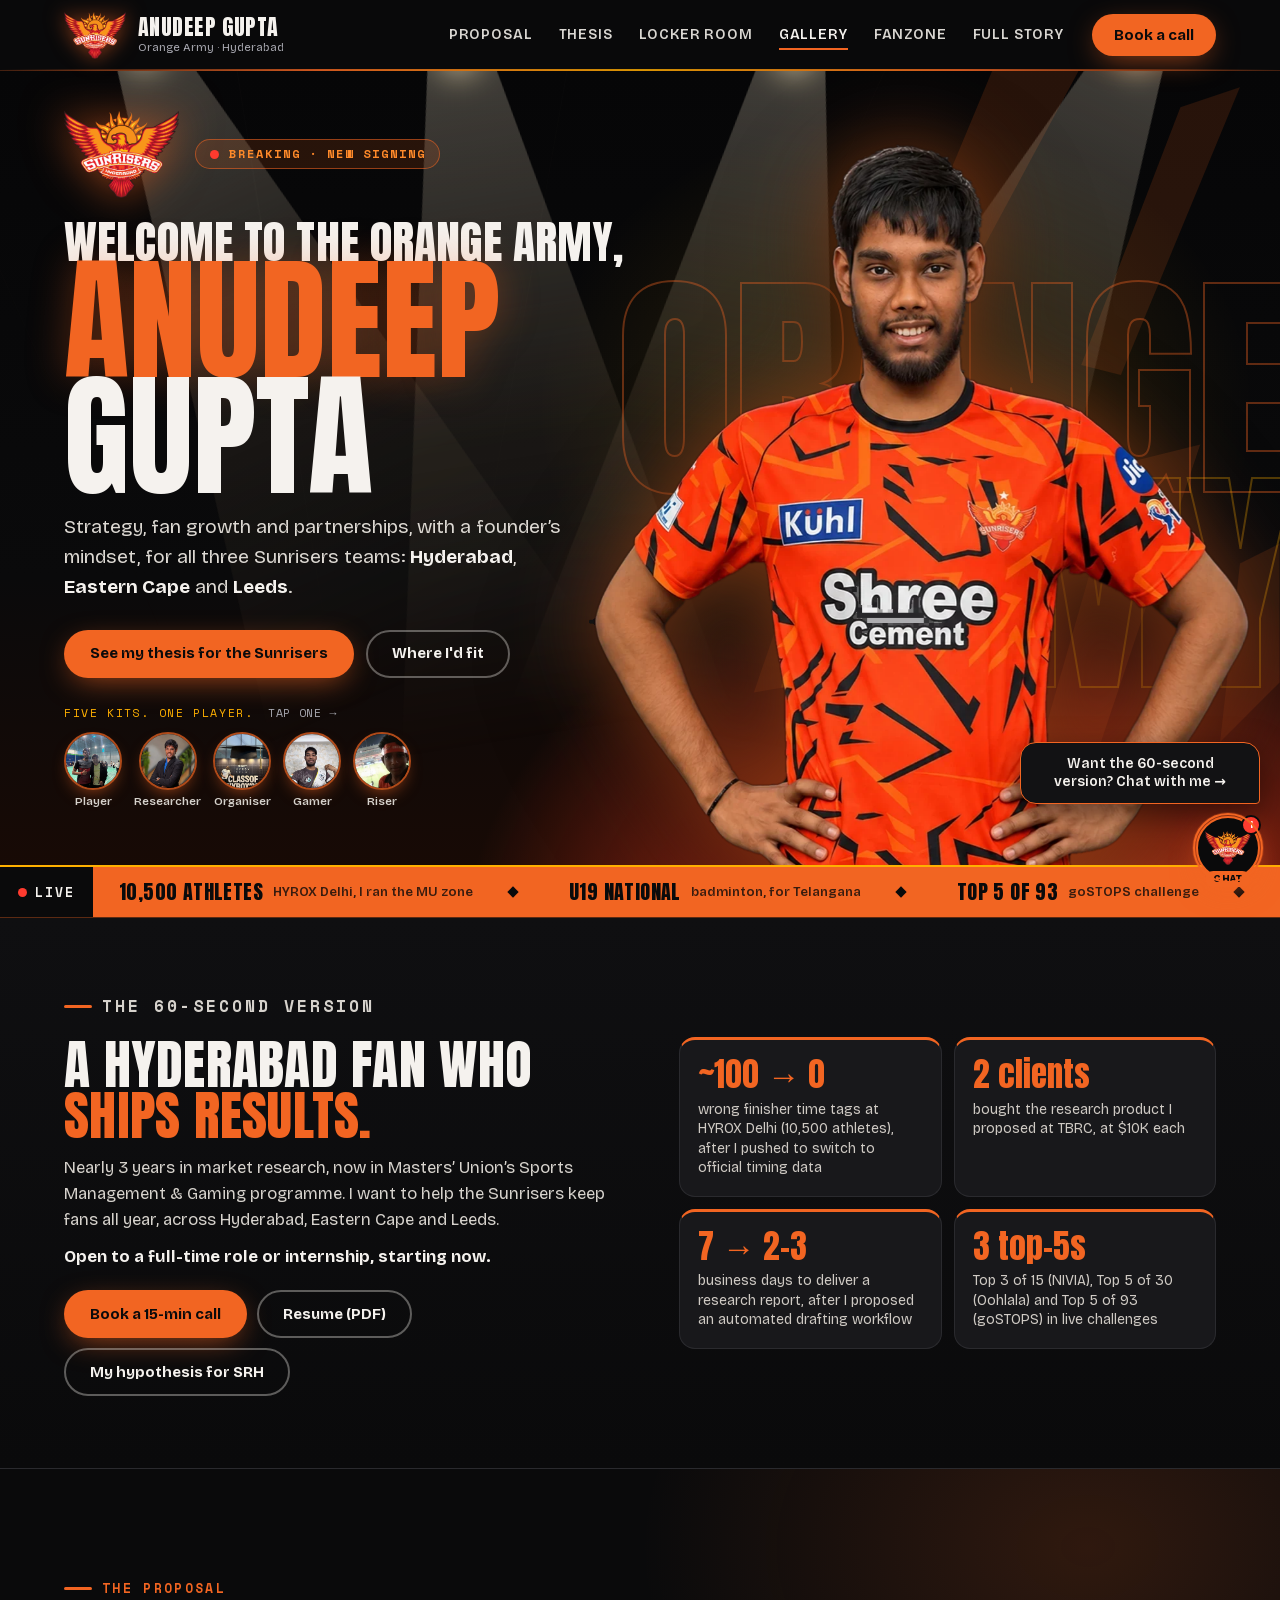
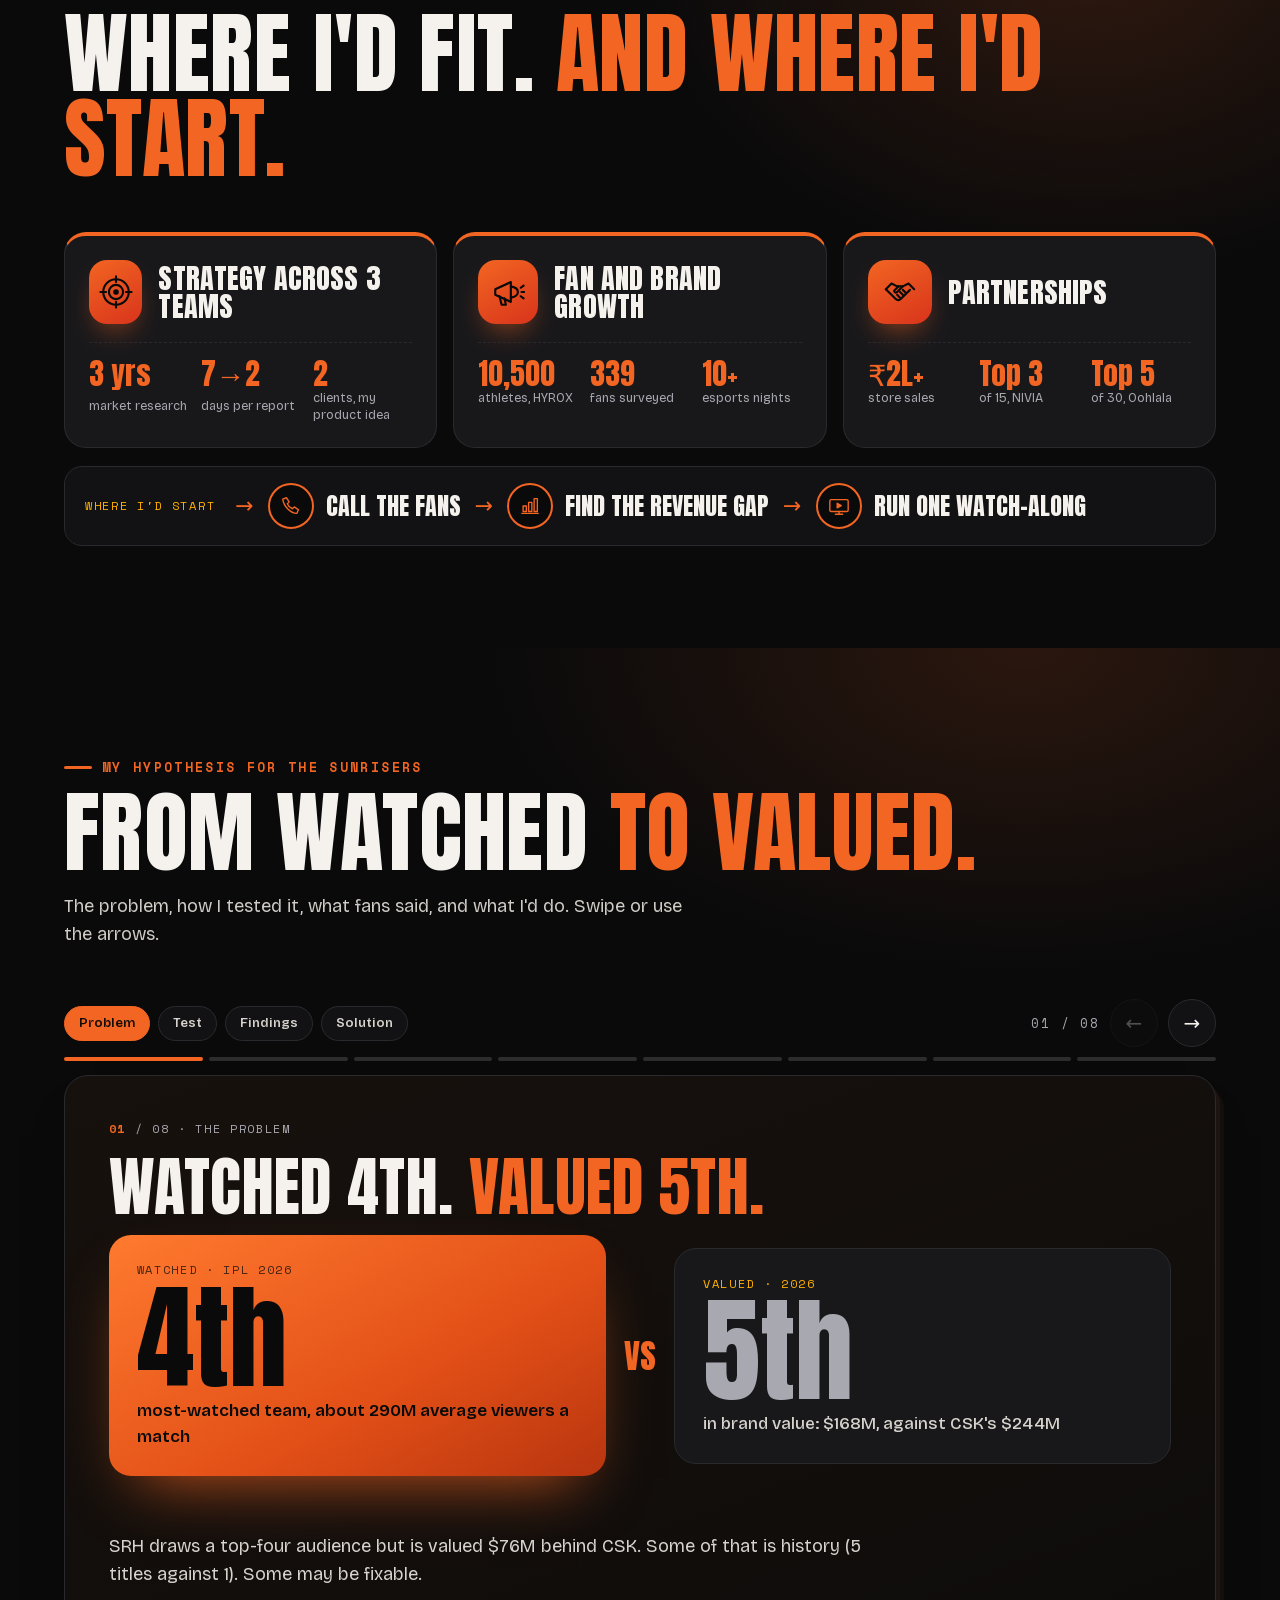
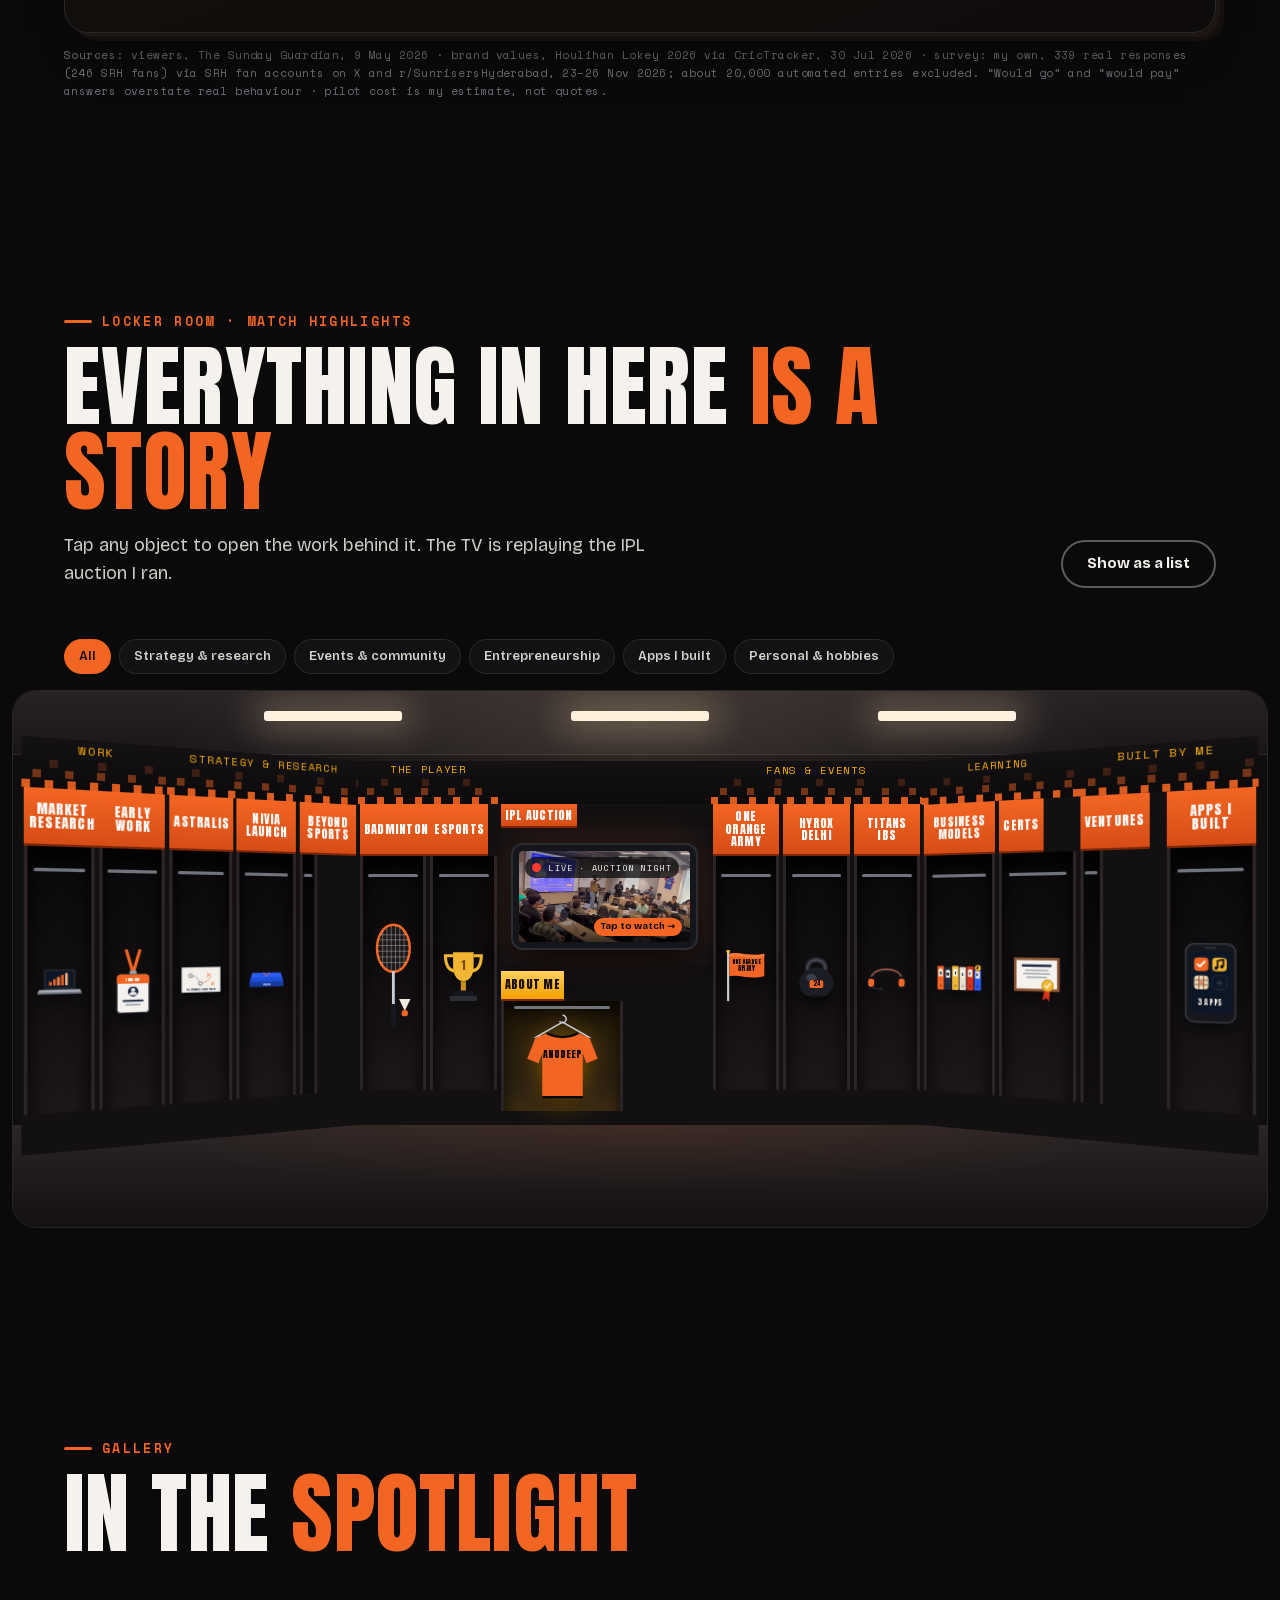
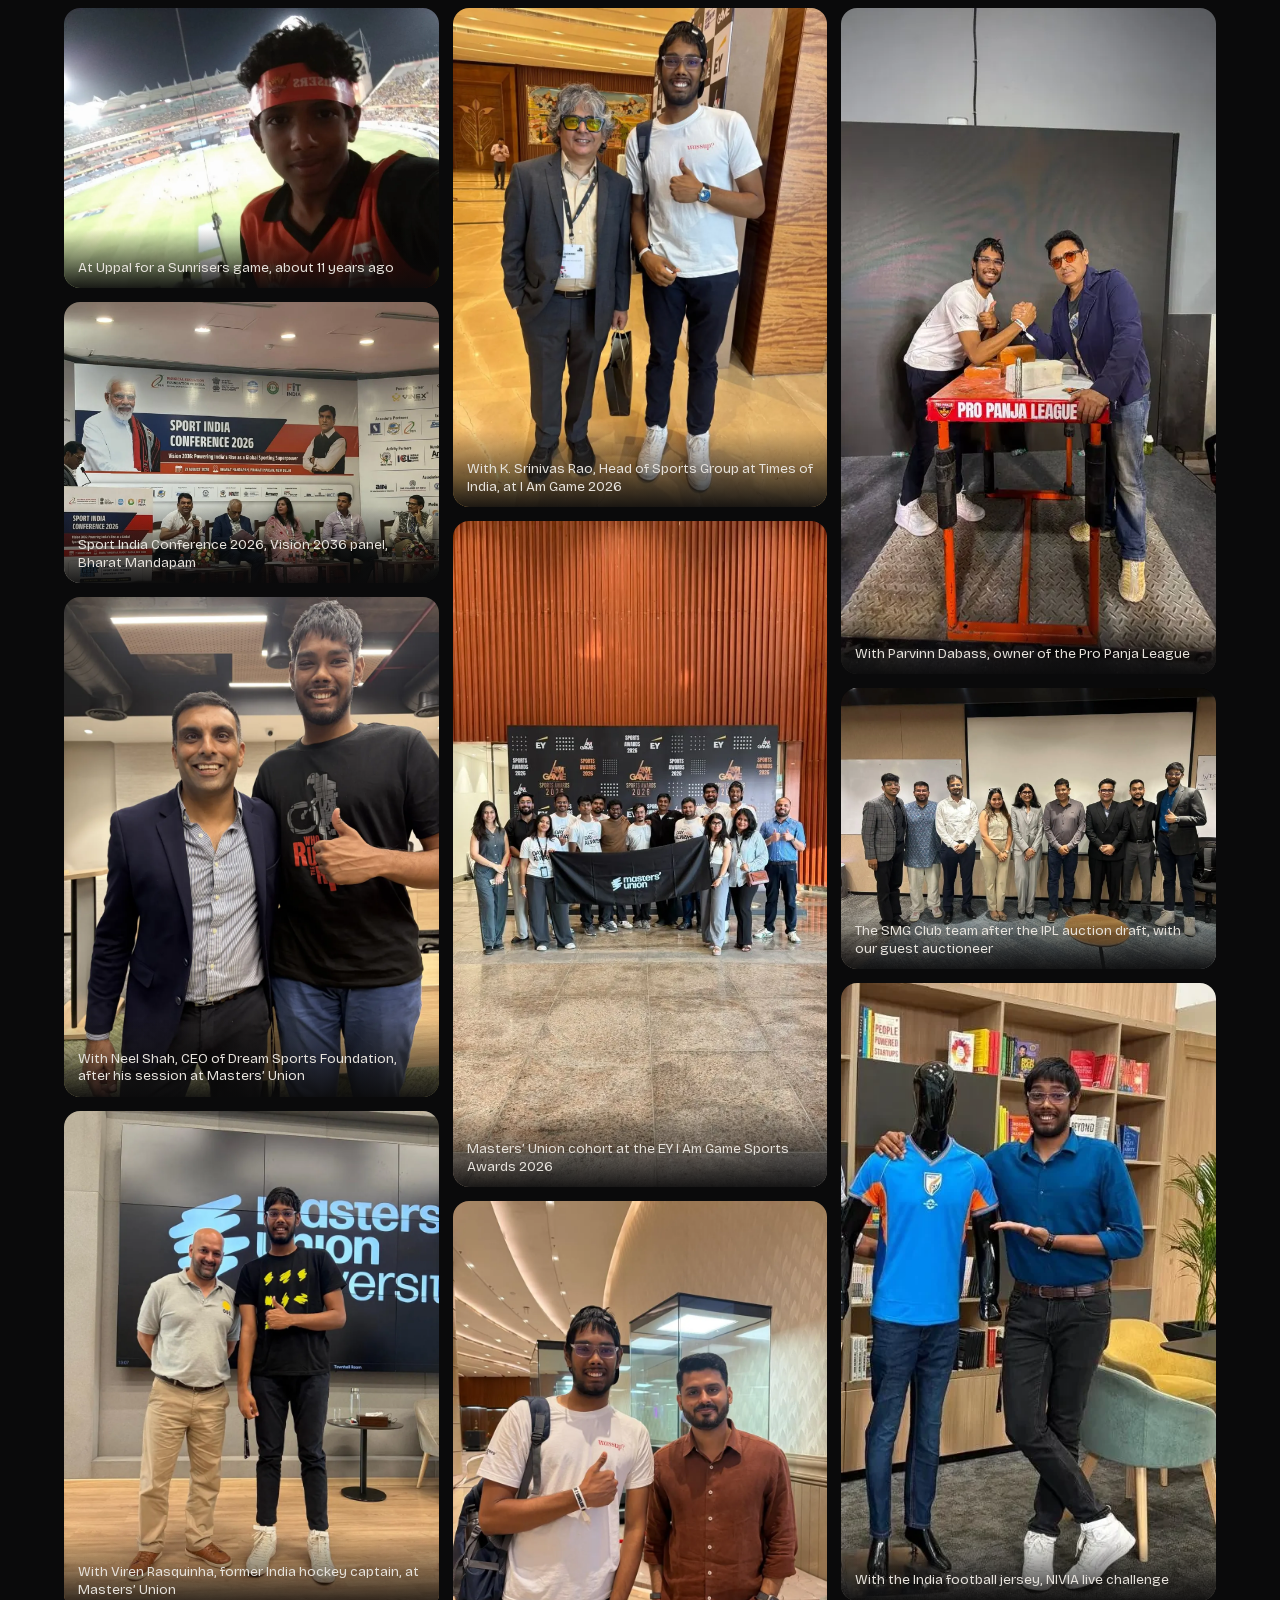
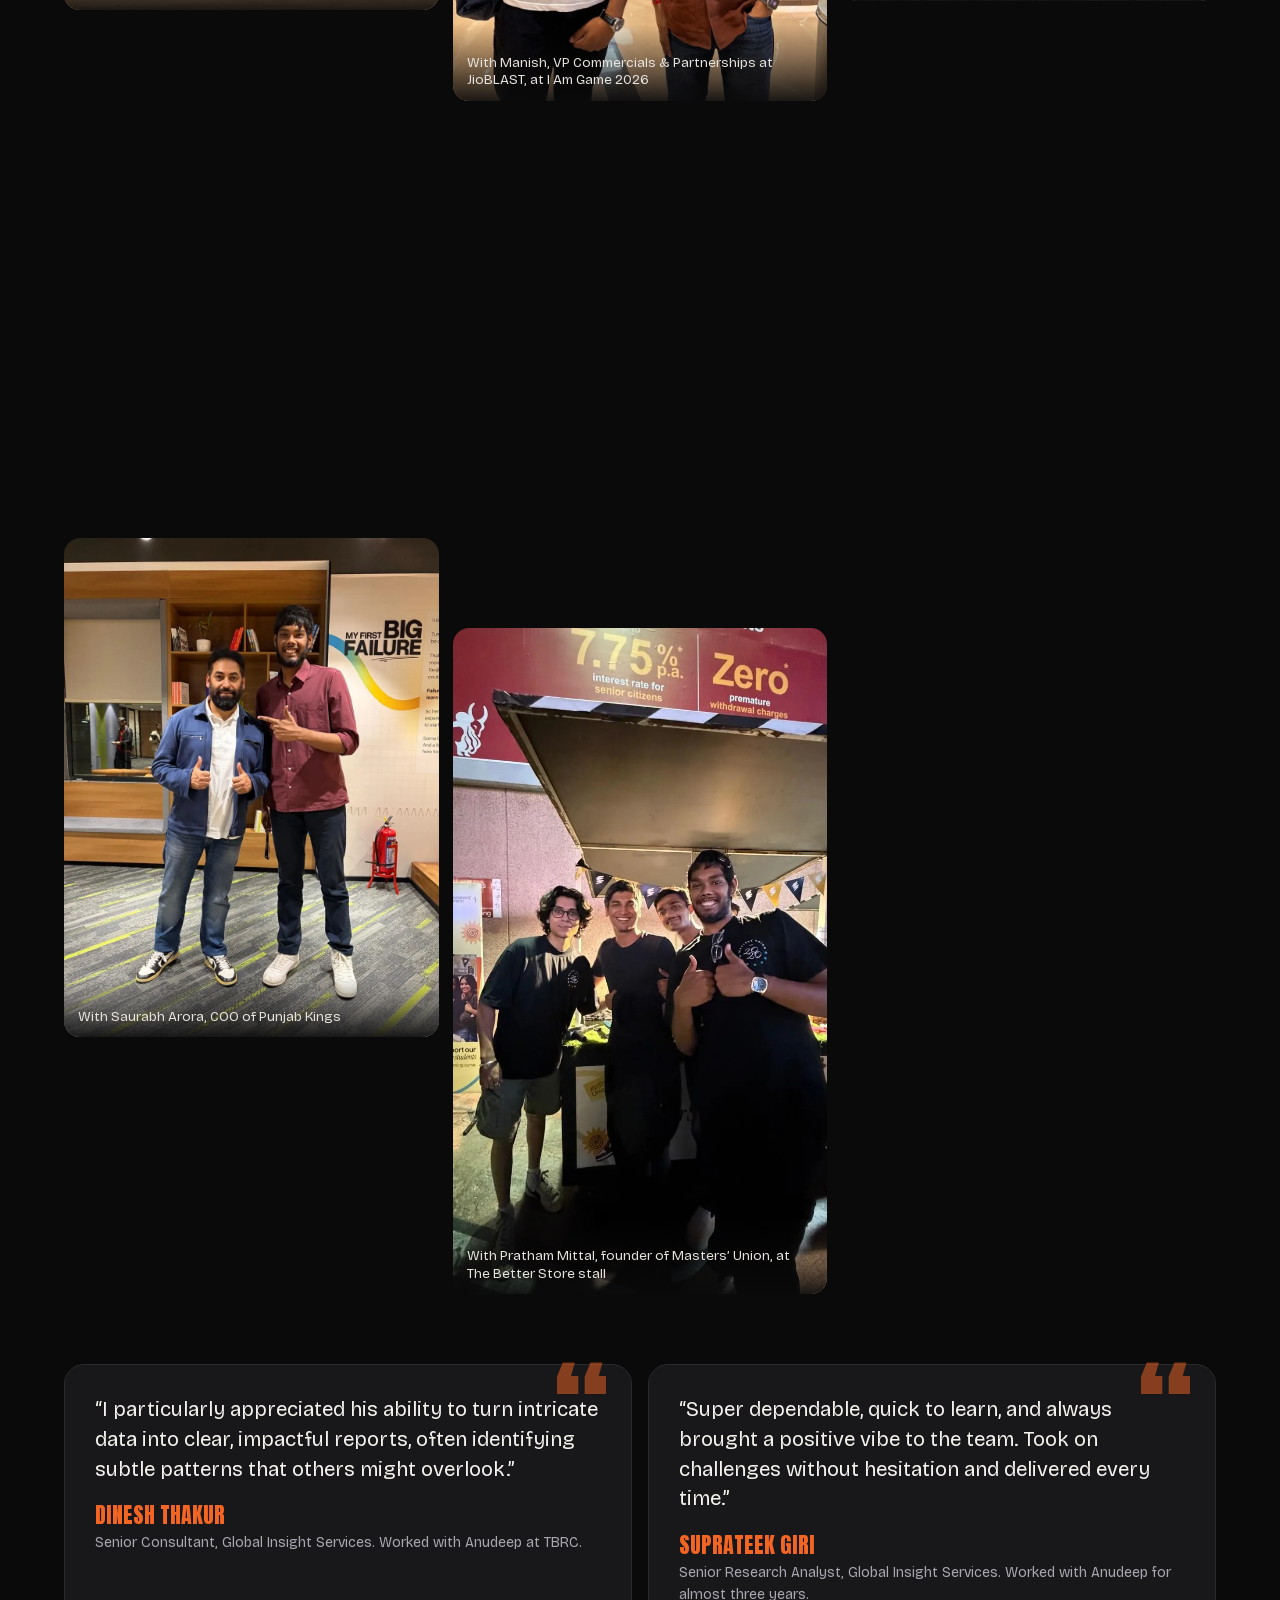
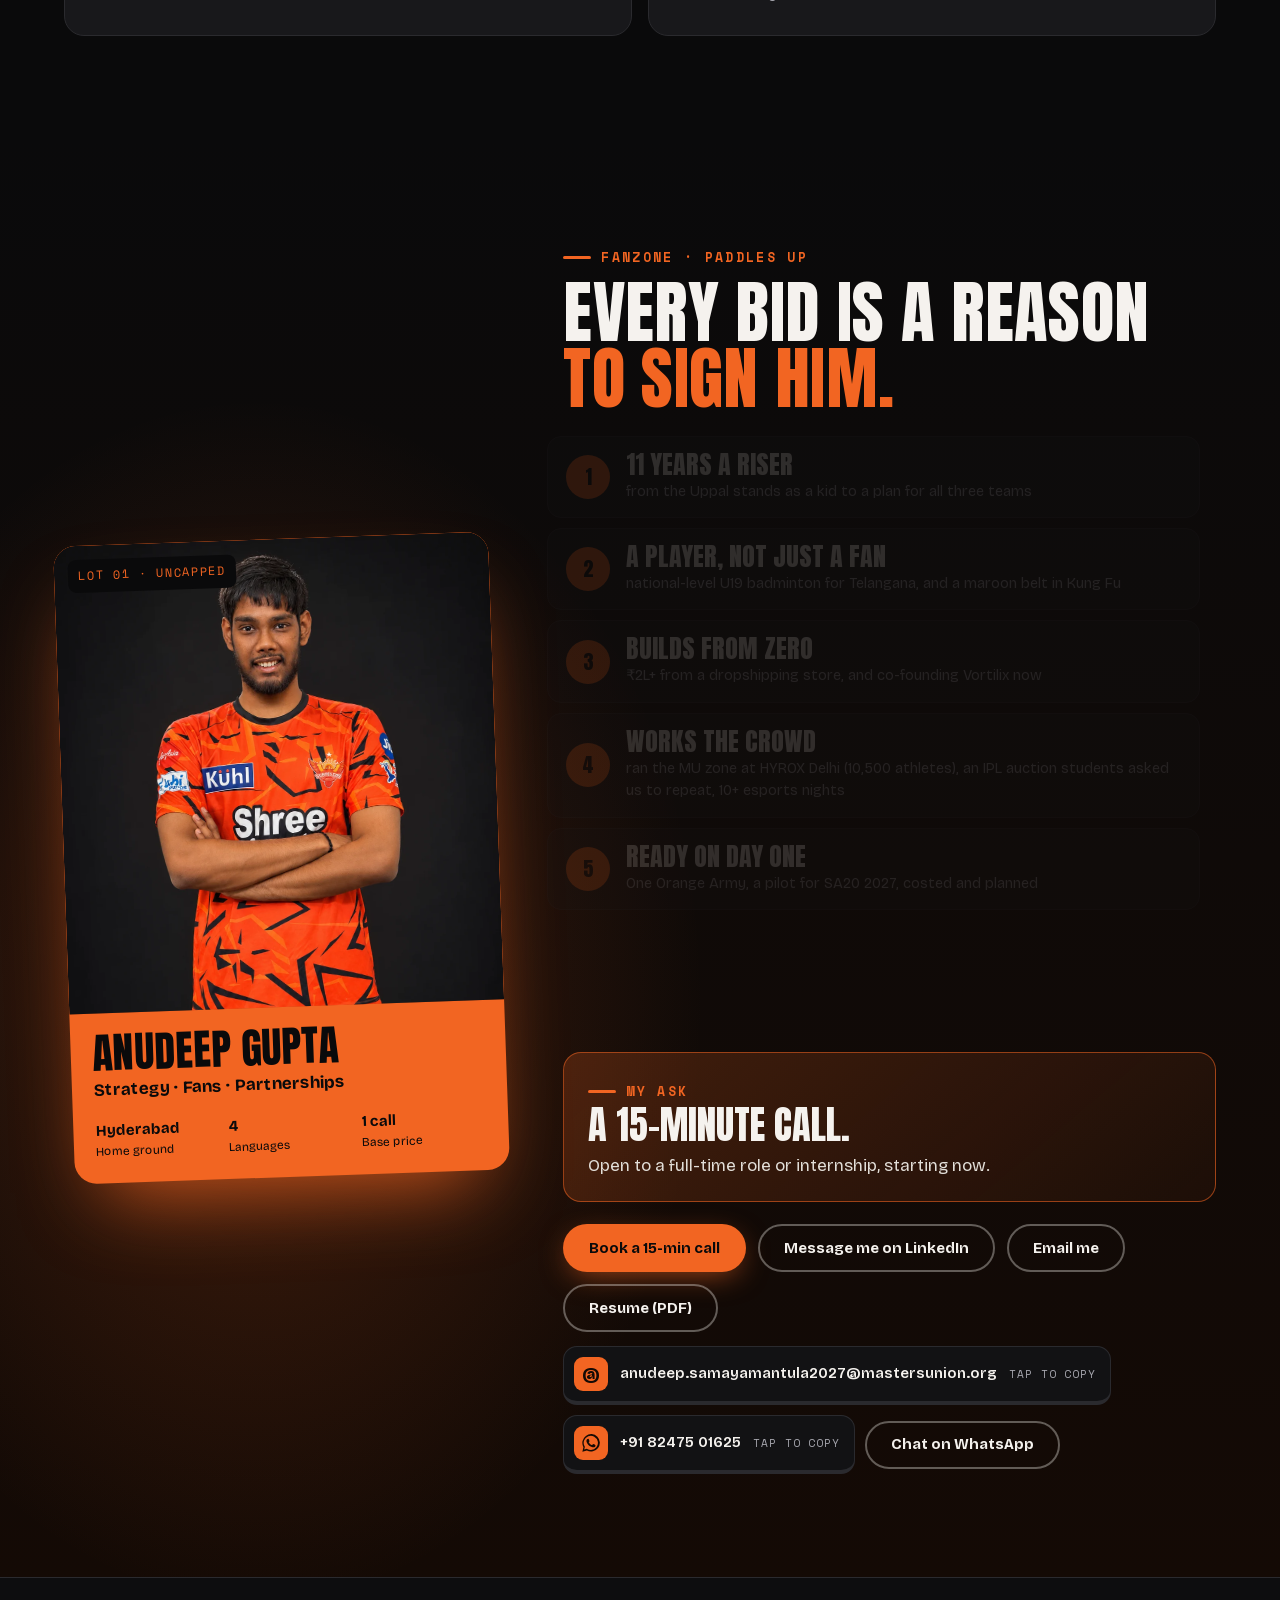
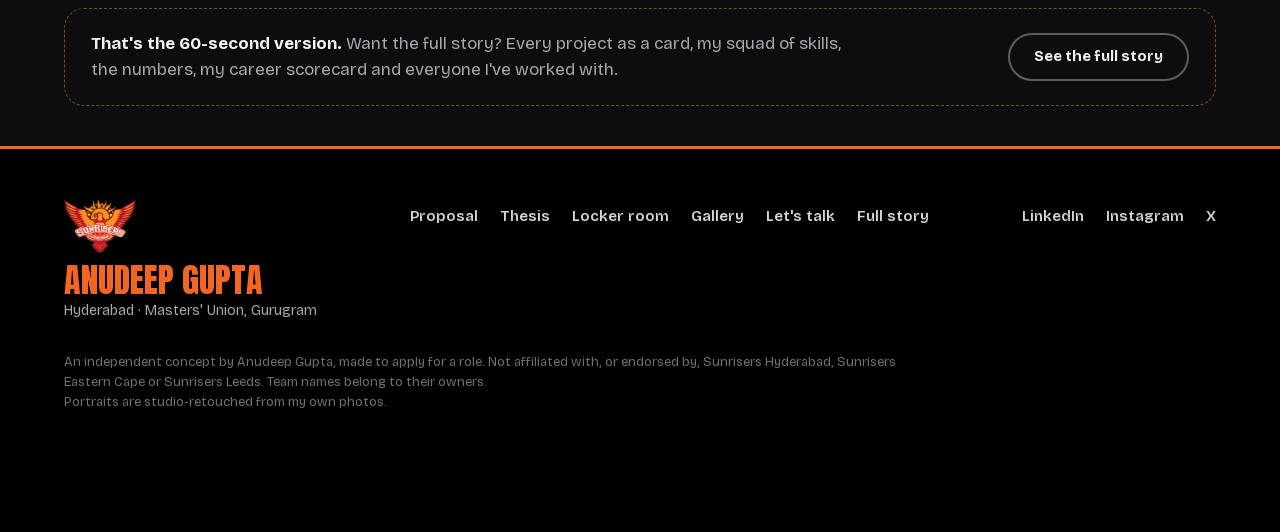
==== srh/index.html @ e2c7d724 "About me: mic photo with sunrise backdrop; footer notes portraits are retouched Co-Authored-By: Clau" ====
<!doctype html>
<html lang="en">
<head>
<meta charset="utf-8">
<meta name="viewport" content="width=device-width, initial-scale=1">
<title>Anudeep Gupta · For the Orange Army</title>
<meta name="description" content="An independent pitch by Anudeep Gupta for a fan engagement and brand role across Sunrisers Hyderabad, Sunrisers Eastern Cape and Sunrisers Leeds.">
<meta name="robots" content="noindex, nofollow">
<link rel="icon" href="media/logos/favicon.ico" sizes="any">
<link rel="icon" type="image/png" sizes="32x32" href="media/logos/favicon-32.png">
<link rel="apple-touch-icon" href="media/logos/apple-touch-icon.png">
<meta name="theme-color" content="#0a0a0b">
<link rel="preload" href="fonts/anton-latin.woff2" as="font" type="font/woff2" crossorigin>
<link rel="preload" href="media/photos/hero-hips.webp?v=1795635861" as="image">
<link rel="stylesheet" href="fonts/fonts.css">
<link rel="stylesheet" href="v3.css?v=1795716501">
<noscript><style>.hero-copy>*,.hero-me,.hero-heat,.hero-word,.hero-shards,[data-reveal],.bids li{opacity:1!important;transform:none!important}</style></noscript>
</head>
<body class="intro">
<a class="skip" href="#main">Skip to content</a>


<header class="hd" id="hd">
  <a class="hd-brand" href="#top" aria-label="Anudeep Gupta, back to the top">
    <span class="hd-mark" aria-hidden="true"><img src="media/logos/srh-logo-sm.webp" alt="" width="180" height="135"></span>
    <span class="hd-name"><b>Anudeep Gupta</b><small>Orange Army · Hyderabad</small></span>
  </a>
  <nav class="hd-nav" id="hd-nav" aria-label="Sections">
    <a href="#proposal">Proposal</a>
    <a href="#fixtures">Thesis</a>
    <a href="#room">Locker room</a>
    <a href="#gallery">Gallery</a>
    <a href="#fanzone">Fanzone</a>
    <a href="#more">Full story</a>
  </nav>
  <a class="btn btn-fire hd-cta" href="https://calendar.app.google/GHTx8vktZ8kw6CNe8" target="_blank" rel="noopener">Book a call</a>
  <button class="hd-menu" type="button" aria-expanded="false" aria-controls="hd-nav" aria-label="Open the menu"><i></i><i></i><i></i></button>
</header>

<main id="main">

<!-- ============================== HERO ============================== -->
<section class="hero" id="top" aria-label="New signing">
  <div class="hero-heat" aria-hidden="true"></div>
  <svg class="hero-shards" viewBox="0 0 800 900" preserveAspectRatio="xMaxYMid slice" aria-hidden="true">
    <path d="M520 0 L610 0 L470 260 L420 240Z"/><path d="M700 60 L760 40 L640 330 L600 320Z"/><path d="M380 330 L470 300 L330 640 L270 650Z"/>
    <path d="M640 420 L720 400 L600 760 L540 770Z"/><path d="M760 520 L800 500 L800 640 L740 700Z"/><path d="M450 640 L520 620 L440 900 L380 900Z"/>
  </svg>
  <div class="lights" aria-hidden="true"><i class="beam b1"></i><i class="beam b2"></i><i class="beam b3"></i><i class="beam b4"></i></div>
  <canvas class="embers" id="embers" aria-hidden="true"></canvas>
  <div class="hero-word" aria-hidden="true"><span>ORANGE</span><span>ARMY</span></div>
  <img class="hero-me" src="media/photos/hero-hips.webp?v=2" alt="Anudeep Gupta in the Sunrisers Hyderabad jersey" width="1033" height="1209">
  <canvas class="hero-glitch" id="hero-glitch" aria-hidden="true"></canvas>
  <img class="hero-me hero-alt" src="media/photos/hero-arms.webp?v=3" alt="" aria-hidden="true" width="1033" height="1209" loading="eager">
  <div class="hero-copy">
    <div class="crest-row"><img class="hero-crest" src="media/logos/srh-logo.webp" alt="Sunrisers Hyderabad" width="640" height="481"><p class="tag"><i class="live" aria-hidden="true"></i>Breaking · New signing</p></div>
    <h1><span class="h1-a">Welcome to the Orange Army,</span><span class="h1-b">Anudeep <em>Gupta</em></span></h1>
    <p class="hero-sub">Strategy, fan growth and partnerships, with a founder’s mindset, for all three Sunrisers teams: <b>Hyderabad</b>, <b>Eastern Cape</b> and <b>Leeds</b>.</p>
    <div class="hero-btns">
      <a class="btn btn-fire" href="#fixtures">See my thesis for the Sunrisers</a>
      <a class="btn btn-ghost" href="#proposal">Where I'd fit</a>
    </div>
    <div class="kits" aria-label="Five kits, one player">
      <p class="kits-lab mono">Five kits. One player. <span>Tap one →</span></p>
      <div class="kits-row" id="kits-row"></div>
    </div>
  </div>
  <a class="scroll-cue" href="#tldr"><span>Scroll down</span><i aria-hidden="true"></i></a>
  <div class="ticker" aria-label="Career highlights">
    <span class="tk-live"><i aria-hidden="true"></i>Live</span>
    <div class="tk-win"><div class="tk-track" id="tk-track"></div></div>
  </div>
</section>

<!-- ============================== THE PROPOSAL ============================== -->
<!-- ============================== 60-SECOND VERSION ============================== -->
<section class="tldr" id="tldr" aria-labelledby="tldr-h">
  <div class="tldr-in">
    <div class="tldr-who">
      <p class="eyebrow">The 60-second version</p>
      <h2 id="tldr-h">A Hyderabad fan who <span class="fire">ships results.</span></h2>
      <p>Nearly 3 years in market research, now in Masters’ Union’s Sports Management &amp; Gaming programme. I want to help the Sunrisers keep fans all year, across Hyderabad, Eastern Cape and Leeds.</p>
      <p class="tldr-ask"><b>Open to a full-time role or internship, starting now.</b></p>
      <div class="tldr-btns">
        <a class="btn btn-fire" href="https://calendar.app.google/GHTx8vktZ8kw6CNe8" target="_blank" rel="noopener">Book a 15-min call</a>
        <a class="btn btn-ghost" href="media/resume.pdf" target="_blank" rel="noopener">Resume (PDF)</a>
        <a class="btn btn-ghost" href="#fixtures">My hypothesis for SRH</a>
      </div>
    </div>
    <ul class="tldr-proof" aria-label="Proof in numbers">
      <li><b>~100 → 0</b><span>wrong finisher time tags at HYROX Delhi (10,500 athletes), after I pushed to switch to official timing data</span></li>
      <li><b>2 clients</b><span>bought the research product I proposed at TBRC, at $10K each</span></li>
      <li><b>7 → 2–3</b><span>business days to deliver a research report, after I proposed an automated drafting workflow</span></li>
      <li><b>3 top-5s</b><span>Top 3 of 15 (NIVIA), Top 5 of 30 (Oohlala) and Top 5 of 93 (goSTOPS) in live challenges</span></li>
    </ul>
  </div>
</section>

<section class="sec prop" id="proposal" aria-labelledby="prop-h">
  <header class="sec-head">
    <p class="eyebrow">The proposal</p>
    <h2 id="prop-h">Where I'd fit. <span class="fire">And where I'd start.</span></h2>
  </header>
  <div class="fit-grid">
    <article class="fit fit3" data-reveal><div class="fit-top"><span class="fit-ic"><svg viewBox="0 0 48 48" fill="none" stroke="currentColor" stroke-width="3" stroke-linecap="round" stroke-linejoin="round"><circle cx="24" cy="24" r="18"/><circle cx="24" cy="24" r="10"/><circle cx="24" cy="24" r="2.5" fill="currentColor"/><path d="M24 2v8M24 38v8M2 24h8M38 24h8"/></svg></span><h3>Strategy across 3 teams</h3></div><ul class="fit-chips"><li><b>3 yrs</b><span>market research</span></li><li><b>7→2</b><span>days per report</span></li><li><b>2</b><span>clients, my product idea</span></li></ul></article>
    <article class="fit fit3" data-reveal><div class="fit-top"><span class="fit-ic"><svg viewBox="0 0 48 48" fill="none" stroke="currentColor" stroke-width="3" stroke-linecap="round" stroke-linejoin="round"><path d="M6 20v8l22 10V10L6 20z"/><path d="M28 16c6 1 10 4 10 8s-4 7-10 8"/><path d="M12 30l3 12h6l-2-9"/><path d="M42 18l4-3M42 30l4 3M43 24h4"/></svg></span><h3>Fan and brand growth</h3></div><ul class="fit-chips"><li><b>10,500</b><span>athletes, HYROX</span></li><li><b>339</b><span>fans surveyed</span></li><li><b>10+</b><span>esports nights</span></li></ul></article>
    <article class="fit fit3" data-reveal><div class="fit-top"><span class="fit-ic"><svg viewBox="0 0 48 48" fill="none" stroke="currentColor" stroke-width="3" stroke-linecap="round" stroke-linejoin="round"><path d="M4 20l8-8 8 4h8l8-4 8 8"/><path d="M4 20l14 14c2 2 5 2 7 0l13-13"/><path d="M20 28l4 4M24 24l5 5M28 21l4 4"/><path d="M28 16l-8 8c-2 2-5 0-4-2l6-6"/></svg></span><h3>Partnerships</h3></div><ul class="fit-chips"><li><b>₹2L+</b><span>store sales</span></li><li><b>Top 3</b><span>of 15, NIVIA</span></li><li><b>Top 5</b><span>of 30, Oohlala</span></li></ul></article>
  </div>
  <ol class="start" data-reveal>
    <li class="start-lab mono">Where I'd start</li>
    <li><span class="plan-ic"><svg viewBox="0 0 48 48" fill="none" stroke="currentColor" stroke-width="3" stroke-linecap="round" stroke-linejoin="round"><path d="M14 6l6 9-4 4c2 5 6 9 11 11l4-4 9 6-3 8C23 40 8 25 6 9z"/></svg></span><b>Call the fans</b></li>
    <li><span class="plan-ic"><svg viewBox="0 0 48 48" fill="none" stroke="currentColor" stroke-width="3" stroke-linecap="round" stroke-linejoin="round"><path d="M6 40h36"/><rect x="9" y="24" width="7" height="12"/><rect x="21" y="16" width="7" height="20"/><rect x="33" y="8" width="7" height="28"/></svg></span><b>Find the revenue gap</b></li>
    <li><span class="plan-ic"><svg viewBox="0 0 48 48" fill="none" stroke="currentColor" stroke-width="3" stroke-linecap="round" stroke-linejoin="round"><rect x="4" y="10" width="40" height="26" rx="3"/><path d="M16 42h16M24 36v6"/><path d="M20 18l9 5-9 5z" fill="currentColor"/></svg></span><b>Run one watch-along</b></li>
  </ol>
</section>

<!-- ============================== WALK-OUT (kit change) ============================== -->

<!-- ============================== FIXTURES (the idea) ============================== -->
<section class="sec fx" id="fixtures" aria-labelledby="fx-h">
  <header class="sec-head">
    <p class="eyebrow">My hypothesis for the Sunrisers</p>
    <h2 id="fx-h">From watched <span class="fire">to valued.</span></h2>
    <p class="lede">The problem, how I tested it, what fans said, and what I'd do. Swipe or use the arrows.</p>
  </header>
  <div class="tdeck" id="tdeck" data-reveal>
    <div class="ts-bar">
      <div class="ts-chaps" role="tablist" aria-label="Jump to a part of the case">
        <button type="button" data-go="0">Problem</button><button type="button" data-go="2">Test</button><button type="button" data-go="3">Findings</button><button type="button" data-go="6">Solution</button>
      </div>
      <div class="ts-ctrl">
        <span class="ts-count mono" id="ts-count">01 / 08</span>
        <button type="button" class="ts-arrow" id="ts-prev" aria-label="Previous slide">←</button>
        <button type="button" class="ts-arrow" id="ts-next" aria-label="Next slide">→</button>
      </div>
    </div>
    <div class="ts-dots" id="ts-dots" aria-hidden="true"></div>
    <div class="ts-track" id="ts-track" tabindex="0" data-lenis-prevent>
      <article class="tslide" aria-roledescription="slide" aria-label="1 of 8: The problem">
        <p class="ts-n mono"><b>01</b> / 08 · The problem</p>
        <h3>Watched 4th. <span class="fire">Valued 5th.</span></h3>
        <div class="gap">
          <div class="gap-card"><p class="mono">Watched · IPL 2026</p><b>4th</b><span>most-watched team, about 290M average viewers a match</span></div>
          <div class="gap-vs" aria-hidden="true">vs</div>
          <div class="gap-card dim"><p class="mono">Valued · 2026</p><b>5th</b><span>in brand value: $168M, against CSK's $244M</span></div>
        </div>
        <p class="ts-line">SRH draws a top-four audience but is valued $76M behind CSK. Some of that is history (5 titles against 1). Some may be fixable.</p>
      </article>
      <article class="tslide" aria-roledescription="slide" aria-label="2 of 8: My hypothesis">
        <p class="ts-n mono"><b>02</b> / 08 · My hypothesis</p>
        <h3>Fans have nothing to follow <span class="fire">between seasons.</span></h3>
        <div class="ts-crests">
          <span class="roundel crest home"><img src="media/logos/srh-logo-sm.webp" alt="Sunrisers Hyderabad" loading="lazy"></span>
          <span class="roundel crest"><img src="media/logos/sec-logo.webp" alt="Sunrisers Eastern Cape" loading="lazy"></span>
          <span class="roundel crest"><img src="media/logos/leeds-logo.webp" alt="Sunrisers Leeds" loading="lazy"></span>
        </div>
        <p class="ts-line">The Sunrisers group also plays in SA20 (Eastern Cape) and The Hundred (Leeds). I assumed Hyderabad fans didn't know, or didn't care. So I tested it.</p>
      </article>
      <article class="tslide" aria-roledescription="slide" aria-label="3 of 8: How I tested it">
        <p class="ts-n mono"><b>03</b> / 08 · How I tested it</p>
        <h3>339 fans <span class="fire">in 3 days.</span></h3>
        <ul class="ts-nums">
          <li><b>339</b><span>real responses</span></li>
          <li><b>246</b><span>SRH fans</span></li>
          <li><b>141</b><span>living in Hyderabad</span></li>
        </ul>
        <p class="ts-line">A 3-minute survey I designed, shared by SRH fan accounts on X and by r/SunrisersHyderabad. About 20,000 bot entries were filtered out.</p>
      </article>
      <article class="tslide" aria-roledescription="slide" aria-label="4 of 8: What I found">
        <p class="ts-n mono"><b>04</b> / 08 · What I found</p>
        <h3>I was <span class="fire">wrong.</span></h3>
        <ul class="ts-nums two">
          <li><b>98%</b><span>of SRH fans already knew about Eastern Cape and Leeds</span></li>
          <li><b>67%</b><span>follow them regularly</span></li>
        </ul>
        <p class="ts-line">Awareness isn't the gap. These fans already follow all three teams, alone, on their phones.</p>
      </article>
      <article class="tslide" aria-roledescription="slide" aria-label="5 of 8: The real gap">
        <p class="ts-n mono"><b>05</b> / 08 · The real gap</p>
        <h3>Loyal fans. <span class="fire">Little revenue.</span></h3>
        <ul class="ts-nums two">
          <li><b>37%</b><span>have never watched SRH at the home stadium; getting tickets is the top complaint</span></li>
          <li><b>75%</b><span>own no official SRH merch (43% none, 32% only copies)</span></li>
        </ul>
        <p class="ts-line">The gap is turning that loyalty into tickets, merch and memberships SRH can count.</p>
      </article>
      <article class="tslide" aria-roledescription="slide" aria-label="6 of 8: The demand">
        <p class="ts-n mono"><b>06</b> / 08 · The demand</p>
        <h3>They'd show up. <span class="fire">Some would pay.</span></h3>
        <ul class="ts-nums two">
          <li><b>61%</b><span>of Hyderabad fans rate a local watch-along for Eastern Cape or Leeds 4–5 out of 5</span></li>
          <li><b>54%</b><span>would pay for a yearly fan membership, mostly up to &#8377;500</span></li>
        </ul>
        <p class="ts-line">People say yes more easily than they turn up, so the pilot has to prove it.</p>
      </article>
      <article class="tslide" aria-roledescription="slide" aria-label="7 of 8: My solution">
        <p class="ts-n mono"><b>07</b> / 08 · My solution</p>
        <h3>One Orange Army: <span class="fire">3 months → 7.</span></h3>
        <div class="year" id="year">
    <div class="year-top">
      <p class="mono year-cap" id="year-cap">Today: Hyderabad gathers for 3 months a year</p>
      <div class="seg" role="group" aria-label="Compare the fan calendar">
        <button type="button" class="on" data-year="today" aria-pressed="true">Today</button>
        <button type="button" data-year="plan" aria-pressed="false">With One Orange Army</button>
      </div>
    </div>
    <div class="months" id="months"></div>
  </div>
        <p class="ts-line">Watch-along Nights in Hyderabad for Eastern Cape and Leeds matches, and a Passport whose stamps are redeemed at the IPL opener.</p>
      </article>
      <article class="tslide" aria-roledescription="slide" aria-label="8 of 8: How I'd test it">
        <p class="ts-n mono"><b>08</b> / 08 · How I'd test it</p>
        <h3>4 Nights. <span class="fire">Then go or stop.</span></h3>
        <div class="ts-pilot">
    <div class="passport" id="passport" aria-label="The Orange Army Passport, with stamps from each team">
      <div class="pp-head"><span class="mono">Orange Army</span><b>Passport</b></div>
      <div class="pp-stamps">
        <span class="stamp s1"><b>SEC</b><small>Night 1</small></span>
        <span class="stamp s2"><b>SEC</b><small>Night 2</small></span>
        <span class="stamp s3"><b>LDS</b><small>Night 1</small></span>
        <span class="stamp s4"><b>SRH</b><small>Redeem at Uppal</small></span>
      </div>
      <p class="pp-foot mono">Stamped at every Night · carried into the IPL</p>
    </div>
          <ul class="pilot-nums">
            <li><b>4</b><span>Nights on Eastern Cape match days, SA20, 17 Jan – 21 Feb 2027</span></li>
            <li><b>&#8377;22K–78K</b><span>plus a host (my estimate)</span></li>
            <li><b>5</b><span>numbers: fans per Night, Passport sign-ups, follows, reel views, stamps redeemed</span></li>
          </ul>
        </div>
        <div class="ts-btns"><button type="button" class="btn btn-fire" data-open-page="one-orange-army">Read the full plan</button><a class="btn btn-ghost" href="https://calendar.app.google/GHTx8vktZ8kw6CNe8" target="_blank" rel="noopener">Book a 15-min call</a></div>
      </article>
    </div>
  </div>
  <p class="src mono ts-src">Sources: viewers, The Sunday Guardian, 9 May 2026 · brand values, Houlihan Lokey 2026 via CricTracker, 30 Jul 2026 · survey: my own, 339 real responses (246 SRH fans) via SRH fan accounts on X and r/SunrisersHyderabad, 23–26 Nov 2026; about 20,000 automated entries excluded. “Would go” and “would pay” answers overstate real behaviour · pilot cost is my estimate, not quotes.</p>
</section>

<!-- ============================== ORANGE VAULT (work) ============================== -->
<section class="sec room" id="room" aria-labelledby="room-h">
  <header class="sec-head row">
    <div><p class="eyebrow">Locker room · Match highlights</p><h2 id="room-h">Everything in here <span class="fire">is a story</span></h2>
    <p class="lede">Tap any object to open the work behind it. The TV is replaying the IPL auction I ran.</p></div>
    <button type="button" class="btn btn-ghost" id="room-list-btn" aria-expanded="false" aria-controls="room-list"><span>Show as a list</span></button>
  </header>
  <div class="room-cats" id="room-cats" role="group" aria-label="Filter the room by kind of work">
    <button type="button" data-cat="all" aria-pressed="true">All</button>
    <button type="button" data-cat="strategy" aria-pressed="false">Strategy &amp; research</button>
    <button type="button" data-cat="events" aria-pressed="false">Events &amp; community</button>
    <button type="button" data-cat="business" aria-pressed="false">Entrepreneurship</button>
    <button type="button" data-cat="ai" aria-pressed="false">Apps I built</button>
    <button type="button" data-cat="personal" aria-pressed="false">Personal &amp; hobbies</button>
  </div>
  <div class="lr" id="scene">
    <div class="lr-ceil" aria-hidden="true"><i></i><i></i><i></i></div>
    <div class="lr-stage" id="lr-stage">
      <div class="lr-wall lr-left" id="lr-L"></div>
      <div class="lr-wall lr-back" id="lr-B"></div>
      <div class="lr-wall lr-right" id="lr-R"></div>
    </div>
    <div class="lr-floor" aria-hidden="true"></div>
  </div>
  <p class="scene-hint mono">Swipe to look around the room →</p>
  <div class="room-list" id="room-list"></div>
</section>

<template id="dbm-tpl"><div class="decks"><a class="deck" href="media/docs/dbm/athletiq-edtech.pdf?v=2" target="_blank" rel="noopener"><img src="media/projects/dbm/athletiq-edtech.webp?v=2" alt="Cover of the AthletIQ deck" loading="lazy" width="640" height="360"><span class="mono">Sports-tech · edtech · Grade A</span><b>AthletIQ</b><small>Shared coaches and sports tech for school athletes</small></a><a class="deck" href="media/docs/dbm/messmafia-d2c.pdf?v=2" target="_blank" rel="noopener"><img src="media/projects/dbm/messmafia-d2c.webp?v=2" alt="Cover of the MessMafia deck" loading="lazy" width="640" height="360"><span class="mono">D2C · Grade A</span><b>MessMafia</b><small>Healthy add-hot-water meals for busy students</small></a><a class="deck" href="media/docs/dbm/twyde-marketplace.pdf?v=2" target="_blank" rel="noopener"><img src="media/projects/dbm/twyde-marketplace.webp?v=2" alt="Cover of the TWYDE deck" loading="lazy" width="640" height="360"><span class="mono">Marketplace · Grade A</span><b>TWYDE</b><small>A Zoomcar-style marketplace for idle two-wheelers</small></a><a class="deck" href="media/docs/dbm/skoolms-saas.pdf?v=2" target="_blank" rel="noopener"><img src="media/projects/dbm/skoolms-saas.webp?v=2" alt="Cover of the skooLMS deck" loading="lazy" width="640" height="360"><span class="mono">SaaS · Grade A</span><b>skooLMS</b><small>The internal operating system for schools</small></a><a class="deck" href="media/docs/dbm/insurequest-fintech.pdf?v=2" target="_blank" rel="noopener"><img src="media/projects/dbm/insurequest-fintech.webp?v=2" alt="Cover of the Insurequest deck" loading="lazy" width="640" height="360"><span class="mono">Fintech · Grade A</span><b>Insurequest</b><small>Can insurance risk become a retail asset class?</small></a><a class="deck" href="media/docs/dbm/chandni-chowk-fnb.pdf?v=2" target="_blank" rel="noopener"><img src="media/projects/dbm/chandni-chowk-fnb.webp?v=2" alt="Cover of the Chandni Chowk and Co. deck" loading="lazy" width="640" height="360"><span class="mono">F&amp;B · Grade A</span><b>Chandni Chowk &amp; Co.</b><small>Old Delhi legends, franchised into tier-2 India</small></a></div></template>

<!-- ============================== GALLERY ============================== -->
<section class="sec gal" id="gallery" aria-labelledby="gal-h">
  <header class="sec-head"><p class="eyebrow">Gallery</p><h2 id="gal-h">In the <span class="fire">spotlight</span></h2></header>
  <div class="gal-grid" id="gal-grid"></div>
  <div class="quotes">
    <figure class="quote" data-reveal>
      <blockquote>“I particularly appreciated his ability to turn intricate data into clear, impactful reports, often identifying subtle patterns that others might overlook.”</blockquote>
      <figcaption><b>Dinesh Thakur</b><span>Senior Consultant, Global Insight Services. Worked with Anudeep at TBRC.</span></figcaption>
    </figure>
    <figure class="quote" data-reveal>
      <blockquote>“Super dependable, quick to learn, and always brought a positive vibe to the team. Took on challenges without hesitation and delivered every time.”</blockquote>
      <figcaption><b>Suprateek Giri</b><span>Senior Research Analyst, Global Insight Services. Worked with Anudeep for almost three years.</span></figcaption>
    </figure>
  </div>
</section>

<!-- ============================== FANZONE (auction finale + contact) ============================== -->
<section class="sec fan" id="fanzone" aria-labelledby="fan-h">
  <div class="lot" id="lot">
    <div class="lot-photo"><img src="media/photos/portrait-arms.webp?v=1795635861" alt="Anudeep in the Sunrisers Hyderabad jersey, arms crossed" loading="lazy"><span class="mono lot-tag">Lot 01 · Uncapped</span></div>
    <div class="lot-body">
      <b class="lot-name">Anudeep Gupta</b>
      <span>Strategy · Fans · Partnerships</span>
      <div class="lot-meta"><span><b>Hyderabad</b>Home ground</span><span><b>4</b>Languages</span><span><b>1 call</b>Base price</span></div>
    </div>
  </div>
  <div class="fan-right">
    <p class="eyebrow">Fanzone · paddles up</p>
    <h2 id="fan-h">Every bid is a reason <span class="fire">to sign him.</span></h2>
    <ol class="bids" id="bids">
      <li><span>1</span><div><b>11 years a Riser</b><small>from the Uppal stands as a kid to a plan for all three teams</small></div></li>
      <li><span>2</span><div><b>A player, not just a fan</b><small>national-level U19 badminton for Telangana, and a maroon belt in Kung Fu</small></div></li>
      <li><span>3</span><div><b>Builds from zero</b><small>₹2L+ from a dropshipping store, and co-founding Vortilix now</small></div></li>
      <li><span>4</span><div><b>Works the crowd</b><small>ran the MU zone at HYROX Delhi (10,500 athletes), an IPL auction students asked us to repeat, 10+ esports nights</small></div></li>
      <li><span>5</span><div><b>Ready on day one</b><small>One Orange Army, a pilot for SA20 2027, costed and planned</small></div></li>
    </ol>
    <div class="sold-row">
      <span class="sold" id="sold" aria-hidden="true">Sold!</span>
      <p class="sold-text">To the Orange Army. Let's talk.</p>
    </div>
    <div class="ask" id="ask">
      <p class="eyebrow">My ask</p>
      <p class="ask-main">A 15-minute call.</p>
      <p>Open to a full-time role or internship, starting now.</p>
    </div>
    <div class="fan-btns">
      <a class="btn btn-fire" href="https://calendar.app.google/GHTx8vktZ8kw6CNe8" target="_blank" rel="noopener">Book a 15-min call</a>
      <a class="btn btn-ghost" href="https://www.linkedin.com/in/itsanudeepgupta/" target="_blank" rel="noopener">Message me on LinkedIn</a>
      <a class="btn btn-ghost" href="mailto:anudeep.samayamantula2027@mastersunion.org">Email me</a>
      <a class="btn btn-ghost" href="media/resume.pdf" target="_blank" rel="noopener">Resume (PDF)</a>
    </div>
    <div class="copy-keys">
      <button type="button" class="copy-key" data-copy="anudeep.samayamantula2027@mastersunion.org"><span class="ck-ic" aria-hidden="true">@</span><b>anudeep.samayamantula2027@mastersunion.org</b><span class="ck-st mono">Tap to copy</span></button>
      <div class="ck-row"><button type="button" class="copy-key" data-copy="+91 82475 01625"><span class="ck-ic" aria-hidden="true"><svg viewBox="0 0 24 24" width="18" height="18" fill="currentColor"><path d="M20.5 3.5A11.8 11.8 0 0 0 1.9 17.6L.5 23.5l6-1.4A11.8 11.8 0 0 0 20.5 3.5zM12 21.4c-1.8 0-3.6-.5-5.1-1.4l-.4-.2-3.6.9.9-3.5-.2-.4A9.5 9.5 0 1 1 12 21.4zm5.2-7.1c-.3-.1-1.7-.8-2-.9-.3-.1-.5-.1-.7.1l-.9 1.1c-.2.2-.3.2-.6.1-.3-.1-1.2-.4-2.3-1.4-.9-.8-1.4-1.7-1.6-2-.2-.3 0-.4.1-.6l.4-.5.3-.5c.1-.2 0-.4 0-.5l-.9-2.2c-.2-.6-.5-.5-.7-.5h-.6c-.2 0-.5.1-.8.4-.3.3-1 1-1 2.5s1.1 2.9 1.2 3.1c.1.2 2.1 3.2 5.1 4.5 2.5 1 3 .8 3.6.7.6-.1 1.7-.7 2-1.4.2-.7.2-1.3.2-1.4-.1-.1-.3-.2-.6-.3z"/></svg></span><b>+91 82475 01625</b><span class="ck-st mono">Tap to copy</span></button>
      <a class="btn btn-ghost ck-wa" href="https://wa.me/918247501625?text=Hi%20Anudeep%2C%20I%20saw%20your%20Sunrisers%20site." target="_blank" rel="noopener">Chat on WhatsApp</a></div>
    </div>
  </div>
</section>

<!-- ============================== FULL STORY (extended cut) ============================== -->
<section class="more" id="more" aria-label="The full story">
  <div class="more-bar">
    <p><b>That's the 60-second version.</b> Want the full story? Every project as a card, my squad of skills, the numbers, my career scorecard and everyone I've worked with.</p>
    <button type="button" class="btn btn-ghost" id="more-btn" aria-expanded="false" aria-controls="more-body">See the full story</button>
  </div>
  <div class="more-body" id="more-body" hidden>
<section class="sec vault" id="cards" aria-labelledby="cards-h">
  <header class="sec-head row">
    <div><p class="eyebrow">Orange Vault</p><h2 id="cards-h">Every match, <span class="fire">card by card</span></h2>
    <p class="lede">The same work as the locker room, laid out as cards.</p></div>
  </header>
  <div class="track-bar"><p class="mono">Match highlights<span class="swipe-hint"> · swipe →</span></p><div class="arrows"><button type="button" class="arw" data-track="vault-track" data-dir="-1" aria-label="Previous work">←</button><button type="button" class="arw" data-track="vault-track" data-dir="1" aria-label="Next work">→</button></div></div>
  <div class="track vault-track" id="vault-track" tabindex="0" aria-label="Work"></div>
</section>

<!-- ============================== SQUAD ============================== -->
<section class="sec squad" id="squad" aria-labelledby="squad-h">
  <header class="sec-head row">
    <div><p class="eyebrow">Squad</p><h2 id="squad-h">Ready to play <span class="fire">every position</span></h2>
    <p class="lede">Every card is me: player, fighter, gamer, organiser, analyst, fan. Tap one to read more.</p></div>
    <div class="arrows"><button type="button" class="arw" data-track="squad-track" data-dir="-1" aria-label="Previous cards">←</button><button type="button" class="arw" data-track="squad-track" data-dir="1" aria-label="Next cards">→</button></div>
  </header>
  <div class="track squad-track" id="squad-track" tabindex="0" aria-label="Squad cards"></div>
</section>

<!-- ============================== MILESTONES ============================== -->
<section class="sec miles" id="milestones" aria-labelledby="miles-h">
  <div class="miles-bg" aria-hidden="true"></div>
  <header class="sec-head center"><p class="eyebrow">Milestones</p><h2 id="miles-h">The numbers <span class="fire">so far</span></h2></header>
  <div class="miles-grid" id="miles-grid"></div>
</section>

<!-- ============================== SCORECARD ============================== -->
<section class="sec score" id="scorecard" aria-labelledby="score-h">
  <header class="sec-head"><p class="eyebrow">Points table</p><h2 id="score-h">Career <span class="fire">scorecard</span></h2></header>
  <div class="table-wrap" data-reveal>
    <table class="table">
      <thead><tr><th scope="col">#</th><th scope="col">Team</th><th scope="col">Position</th><th scope="col">Season</th><th scope="col">Top score</th></tr></thead>
      <tbody>
        <tr><td>1</td><th scope="row">Vortilix</th><td>Co-founder, marketing and go-to-market</td><td>2026 –</td><td>Nutraceutical focus shot, Masters' Union Venture Initiation Program</td></tr>
        <tr><td>2</td><th scope="row">The Better Store</th><td>Founding team: products, suppliers, pricing, marketing</td><td>2026</td><td><b>₹2L+</b> revenue from a campus dropshipping store</td></tr>
        <tr><td>3</td><th scope="row">SMG Club, Masters' Union</th><td>Core committee, 1 of 8 from 500</td><td>2026 –</td><td><b>60</b>-player IPL auction draft; 50+ member gaming community</td></tr>
        <tr><td>4</td><th scope="row">HYROX Delhi 2026</th><td>Volunteer, ran the MU zone</td><td>Jul 2026</td><td><b>8,000+</b> finisher bags; wrong tags ~100 → 0</td></tr>
        <tr><td>5</td><th scope="row">The Business Research Company</th><td>Associate Consultant</td><td>2022 – 25</td><td>New product, <b>2</b> clients; delivery <b>7 → 2–3</b> days</td></tr>
        <tr><td>6</td><th scope="row">TITANS IBS</th><td>Event coordinator, in-game leader</td><td>2021 – 22</td><td><b>10+</b> tournaments, <b>250+</b> players</td></tr>
        <tr><td>7</td><th scope="row">Examate</th><td>Business development intern</td><td>2021</td><td><b>10</b> students from 70+ leads</td></tr>
      </tbody>
    </table>
  </div>
  <div class="edu" data-reveal>
    <div><p class="mono">Now</p><b>PGP, Sports Management &amp; Gaming</b><span>Masters' Union, founding cohort · ₹5.5L scholarship</span></div>
    <div><p class="mono">Before</p><b>BBA, ICFAI Business School</b><span>CGPA 9.75, top 5% of 650+</span></div>
  </div>
  <div class="certs" data-reveal>
    <p class="eyebrow">Certifications</p>
    <div class="cert-row">
      <div class="cert"><span class="cert-ic" aria-hidden="true">₹</span><div><p class="mono">Nov 2026</p><b>Bloomberg Finance Fundamentals</b><span>Bloomberg for Education</span></div></div>
      <div class="cert"><span class="cert-ic" aria-hidden="true">#</span><div><p class="mono">Jul 2023</p><b>Digital Marketing Pro Course</b><span>My Captain</span></div></div>
      <div class="cert"><span class="cert-ic" aria-hidden="true">{ }</span><div><p class="mono">Feb 2022</p><b>IBM Data Science Specialization</b><span>IBM on Coursera</span></div></div>
    </div>
  </div>
</section>

<!-- ============================== DRESSING ROOM ============================== -->


<!-- ============================== PARTNERS ============================== -->
<section class="sec partners" aria-labelledby="partners-h">
  <header class="sec-head center"><p class="eyebrow">Teams and partners</p><h2 id="partners-h">Played for and <span class="fire">worked with</span></h2></header>
  <div class="logos" id="logos"></div>
</section>

  </div>
</section>

</main>

<footer class="ft">
  <div class="ft-top">
    <div class="ft-brand"><img src="media/logos/srh-logo-sm.webp" alt="" width="72"><b>Anudeep Gupta</b><span>Hyderabad · Masters' Union, Gurugram</span></div>
    <nav class="ft-nav" aria-label="Footer"><a href="#proposal">Proposal</a><a href="#fixtures">Thesis</a><a href="#room">Locker room</a><a href="#gallery">Gallery</a><a href="#ask">Let's talk</a><a href="#more">Full story</a></nav>
    <nav class="ft-soc" aria-label="Socials"><a href="https://www.linkedin.com/in/itsanudeepgupta/" target="_blank" rel="noopener">LinkedIn</a><a href="https://www.instagram.com/itsanudeepgupta/" target="_blank" rel="noopener">Instagram</a><a href="https://x.com/_anudeep_gupta_" target="_blank" rel="noopener">X</a></nav>
  </div>
  <p class="ft-note">An independent concept by Anudeep Gupta, made to apply for a role. Not affiliated with, or endorsed by, Sunrisers Hyderabad, Sunrisers Eastern Cape or Sunrisers Leeds. Team names belong to their owners.</p><p class="ft-note ft-photo">Portraits are studio-retouched from my own photos.</p>
</footer>

<!-- case dialog -->
<dialog class="case" id="case" aria-labelledby="case-title">
  <button type="button" class="case-x" id="case-x" aria-label="Close">×</button>
  <div class="case-media" id="case-media" hidden></div>
  <div class="case-body">
    <p class="eyebrow" id="case-kicker"></p>
    <h3 id="case-title"></h3>
    <p id="case-text"></p>
    <div class="case-nums" id="case-nums"></div>
    <p class="case-role" id="case-role"></p>
    <a class="btn btn-fire" id="case-link" href="#" target="_blank" rel="noopener" hidden>Open the deck</a>
    <button type="button" class="btn btn-ghost case-back" id="case-back" hidden>← Back</button>
    <div class="case-kitnav" id="case-kitnav" hidden><button type="button" class="ts-arrow" id="kit-prev" aria-label="Previous kit">←</button><span class="mono" id="kit-count"></span><button type="button" class="ts-arrow" id="kit-next" aria-label="Next kit">→</button></div>
  </div>
</dialog>

<!-- Hey Riser -->
<div class="bot" id="bot">
  <button type="button" class="bot-teaser" id="bot-teaser">Questions? Chat with me →</button>
  <div class="bot-panel" id="bot-panel" role="dialog" aria-label="Chat with Anudeep">
    <div class="bot-head">
      <span class="bot-av" aria-hidden="true"><img src="media/logos/srh-logo-sm.webp" alt=""></span>
      <span class="bot-who"><b>Anudeep</b><small>Orange Army · Hyderabad</small></span>
      <button type="button" class="bot-x" id="bot-x" aria-label="Close the chat">×</button>
    </div>
    <div class="bot-msgs" id="bot-msgs" aria-live="polite"></div>
    <div class="bot-choices" id="bot-choices"></div>
    <form class="bot-ask" id="bot-ask" autocomplete="off"><input id="bot-q" type="text" maxlength="200" placeholder="Type a question, e.g. your 10th marks" aria-label="Ask a question about Anudeep"><button type="submit" aria-label="Send">→</button></form>
  </div>
  <button type="button" class="bot-btn" id="bot-btn" aria-expanded="false" aria-controls="bot-panel" aria-label="Chat with Anudeep">
    <img src="media/logos/srh-logo-sm.webp" alt="">
    <span class="bot-badge" aria-hidden="true">1</span>
    <span class="bot-tag" aria-hidden="true">Chat</span>
  </button>
</div>

<script src="vendor/gsap.min.js"></script>
<script src="vendor/ScrollTrigger.min.js"></script>
<script src="vendor/lenis.min.js"></script>
<script src="v3.js?v=1795716501"></script>
</body>
</html>
---- srh/fonts/fonts.css ----
/* Fonts copied from the reference sites' _ext/ folders (latin subsets only).
   Anton, Roboto Flex (variable wght 100-1000, wdth 25-151), Space Mono: blotter/_ext
   Bricolage Grotesque (variable), Fraunces italic (variable): presswork/_ext
   Gaegu 700 (handwriting): scruff-and-co/_ext */
@font-face{font-family:'Anton';font-style:normal;font-weight:400;font-display:swap;src:url(anton-latin.woff2) format('woff2');unicode-range:U+0000-00FF,U+0131,U+0152-0153,U+02BB-02BC,U+02C6,U+02DA,U+02DC,U+0304,U+0308,U+0329,U+2000-206F,U+20AC,U+2122,U+2191,U+2193,U+2212,U+2215,U+FEFF,U+FFFD}
@font-face{font-family:'Space Mono';font-style:normal;font-weight:400;font-display:swap;src:url(spacemono-400-latin.woff2) format('woff2')}
@font-face{font-family:'Space Mono';font-style:normal;font-weight:700;font-display:swap;src:url(spacemono-700-latin.woff2) format('woff2')}
@font-face{font-family:'Bricolage Grotesque';font-style:normal;font-weight:300 800;font-stretch:75% 100%;font-display:swap;src:url(bricolage-latin-var.woff2) format('woff2')}
---- srh/v3.css ----
/* ==========================================================================
   v3: official-site structure + match-night energy.
   Black, SRH orange, floodlights, embers. Full-colour photos.
   ========================================================================== */
:root{
  --bg:#0a0a0b; --bg2:#121214; --card:#18181b; --line:#2a2a2e;
  --or:#f26522; --fire:#ff8a2a; --gold:#ffb000; --red:#d8341b;
  --tx:#f5f2ee; --mut:#a8a8b0; --dim:#6f6f78;
  --disp:'Anton',Impact,'Arial Narrow',sans-serif;
  --body:'Bricolage Grotesque',system-ui,-apple-system,'Segoe UI',sans-serif;
  --mono:'Space Mono',ui-monospace,monospace;
  --pad:clamp(16px,5vw,72px);
  --ease:cubic-bezier(.2,.8,.2,1);
}
*,*::before,*::after{box-sizing:border-box}
html{-webkit-text-size-adjust:100%;scroll-padding-top:84px}
html.lenis,html.lenis body{height:auto}
.lenis.lenis-smooth{scroll-behavior:auto!important}
body{margin:0;background:var(--bg);color:var(--tx);font:400 17px/1.55 var(--body);overflow-x:clip;-webkit-font-smoothing:antialiased}
img,video,svg{display:block;max-width:100%}
a{color:inherit}
button{font:inherit;color:inherit}
h1,h2,h3{margin:0;font-family:var(--disp);font-weight:400;text-transform:uppercase;line-height:.95;letter-spacing:.005em}
p{margin:0}
.mono{font-family:var(--mono);font-size:12px;letter-spacing:.14em;text-transform:uppercase}
.fire{color:var(--or)}
.skip{position:absolute;left:-999px;top:8px;z-index:200;background:var(--or);color:#000;padding:10px 16px;border-radius:8px}
.skip:focus{left:8px}
:focus-visible{outline:3px solid var(--gold);outline-offset:3px;border-radius:6px}

/* ---------- buttons ---------- */
.btn{display:inline-flex;align-items:center;justify-content:center;gap:8px;min-height:48px;padding:0 24px;border-radius:999px;font:700 15px/1 var(--body);text-decoration:none;cursor:pointer;border:2px solid transparent;transition:transform .25s var(--ease),background .25s,box-shadow .25s,color .25s;white-space:nowrap}
.btn:hover{transform:translateY(-2px)}
.btn-fire{background:var(--or);color:#0a0a0b;box-shadow:0 8px 30px -8px rgba(242,101,34,.7)}
.btn-fire:hover{background:var(--fire);box-shadow:0 12px 40px -6px rgba(255,138,42,.85)}
.btn-ghost{background:transparent;border-color:rgba(245,242,238,.35);color:var(--tx)}
.btn-ghost:hover{border-color:var(--or);color:var(--or)}

/* ---------- top strip + header ---------- */
.strip{position:relative;z-index:60;background:#000;color:var(--mut);font-size:12.5px;text-align:center;padding:7px var(--pad);border-bottom:1px solid #1d1d20}
.hd{position:sticky;top:0;z-index:50;display:flex;align-items:center;gap:28px;padding:12px var(--pad);background:rgba(10,10,11,.72);backdrop-filter:blur(14px);-webkit-backdrop-filter:blur(14px);border-bottom:1px solid rgba(242,101,34,.25)}
.hd::after{content:"";position:absolute;left:0;right:0;bottom:-1px;height:2px;background:linear-gradient(90deg,transparent,var(--or),var(--gold),var(--or),transparent);opacity:.8}
.hd-brand{display:flex;align-items:center;gap:12px;text-decoration:none;margin-right:auto}
.hd-mark{width:44px;height:44px;border-radius:50%;background:var(--or);color:#0a0a0b;display:grid;place-items:center;box-shadow:0 0 0 3px rgba(242,101,34,.25),0 0 24px rgba(242,101,34,.55);flex:none}
.hd-mark svg{width:26px;height:26px}
.hd-name{display:flex;flex-direction:column;line-height:1.05}
.hd-name b{font:400 22px/1 var(--disp);text-transform:uppercase;letter-spacing:.02em}
.hd-name small{font-size:11.5px;color:var(--mut);margin-top:3px}
.hd-nav{display:flex;gap:26px}
.hd-nav a{font:600 14px/1 var(--body);text-transform:uppercase;letter-spacing:.06em;text-decoration:none;color:#d9d6d1;position:relative;padding:8px 0}
.hd-nav a::after{content:"";position:absolute;left:0;right:100%;bottom:0;height:2px;background:var(--or);transition:right .3s var(--ease)}
.hd-nav a:hover,.hd-nav a.on{color:var(--tx)}
.hd-nav a:hover::after,.hd-nav a.on::after{right:0}
.hd-cta{min-height:42px;padding:0 20px}
.hd-menu{display:none;width:44px;height:44px;border:1px solid var(--line);border-radius:12px;background:transparent;cursor:pointer;flex-direction:column;align-items:center;justify-content:center;gap:5px}
.hd-menu i{display:block;width:18px;height:2px;background:var(--tx);transition:transform .3s}
.hd-menu[aria-expanded=true] i:nth-child(1){transform:translateY(7px) rotate(45deg)}
.hd-menu[aria-expanded=true] i:nth-child(2){opacity:0}
.hd-menu[aria-expanded=true] i:nth-child(3){transform:translateY(-7px) rotate(-45deg)}

/* ---------- HERO ---------- */
.hero{position:relative;min-height:calc(100svh - 104px);min-height:max(640px,calc(100svh - 104px));overflow:hidden;isolation:isolate;display:flex;align-items:center;padding:40px var(--pad) 110px}
.hero-heat{position:absolute;inset:0;z-index:-4;background:
  radial-gradient(60% 70% at 78% 105%,rgba(242,101,34,.95),rgba(216,52,27,.55) 35%,rgba(10,10,11,0) 70%),
  radial-gradient(40% 50% at 70% 40%,rgba(255,176,0,.16),transparent 70%),
  linear-gradient(180deg,#060607,#0a0a0b 60%,#1a0a04);opacity:0;transition:opacity 1.2s ease .5s}
.hero-shards{position:absolute;right:0;top:0;height:100%;width:62%;z-index:-3;fill:rgba(242,101,34,.14);opacity:0;transition:opacity 1s ease .9s}
.ready .hero-heat,.ready .hero-shards{opacity:1}
.lights{position:absolute;inset:0;z-index:-2;pointer-events:none}
.beam{position:absolute;top:-10%;width:34vw;height:120%;transform-origin:50% 0;background:linear-gradient(180deg,rgba(255,244,220,.32),rgba(255,214,160,.08) 45%,transparent 75%);clip-path:polygon(46% 0,54% 0,100% 100%,0 100%);mix-blend-mode:screen;opacity:0;filter:blur(2px)}
.beam::before{content:"";position:absolute;left:50%;top:6%;width:18px;height:18px;margin-left:-9px;border-radius:50%;background:#fff6e0;box-shadow:0 0 30px 12px rgba(255,236,190,.8)}
.b1{left:-8%;transform:rotate(-24deg)}.b2{left:18%;transform:rotate(-9deg)}.b3{right:20%;transform:rotate(10deg)}.b4{right:-8%;transform:rotate(24deg)}
.ready .beam{animation:flick 1.1s steps(1) forwards,sway 9s ease-in-out 1.2s infinite alternate}
.ready .b2{animation-delay:.18s,1.4s}.ready .b3{animation-delay:.32s,1.6s}.ready .b4{animation-delay:.1s,1.3s}
@keyframes flick{0%{opacity:0}12%{opacity:.9}20%{opacity:.1}34%{opacity:1}46%{opacity:.3}60%,100%{opacity:.85}}
@keyframes sway{from{rotate:0deg}to{rotate:3deg}}
.embers{position:absolute;inset:0;width:100%;height:100%;z-index:-1;pointer-events:none}
.hero-word{position:absolute;right:-1vw;top:50%;transform:translateY(-52%);z-index:-1;display:flex;flex-direction:column;align-items:flex-end;font:400 clamp(110px,19vw,330px)/.8 var(--disp);color:transparent;-webkit-text-stroke:2px rgba(242,101,34,.38);pointer-events:none;user-select:none;letter-spacing:-.01em;opacity:0;transition:opacity 1s ease 1s}
.ready .hero-word{opacity:1}
.hero-word span:last-child{-webkit-text-stroke-color:rgba(255,176,0,.3)}
.hero-me{position:absolute;right:max(2vw,calc(50% - 680px));bottom:0;height:min(92%,880px);width:auto;z-index:0;filter:drop-shadow(0 0 40px rgba(242,101,34,.45)) drop-shadow(0 30px 40px rgba(0,0,0,.6));transform:translateY(40px);opacity:0;transition:transform 1.1s var(--ease) 1s,opacity .9s ease 1s;will-change:transform}
.ready .hero-me{transform:translateY(0);opacity:1}
.hero-copy{position:relative;z-index:2;max-width:min(760px,58vw)}
.tag{display:inline-flex;align-items:center;gap:10px;padding:8px 14px;border-radius:999px;background:rgba(242,101,34,.14);border:1px solid rgba(242,101,34,.55);font:700 12px/1 var(--mono);letter-spacing:.16em;text-transform:uppercase;color:var(--fire)}
.live{width:9px;height:9px;border-radius:50%;background:#ff3b2f;box-shadow:0 0 0 0 rgba(255,59,47,.7);animation:pulse 1.6s infinite;display:inline-block;flex:none}
@keyframes pulse{70%{box-shadow:0 0 0 10px rgba(255,59,47,0)}100%{box-shadow:0 0 0 0 rgba(255,59,47,0)}}
.hero h1{margin:22px 0 18px;display:flex;flex-direction:column}
.h1-a{font-size:clamp(28px,3.6vw,54px);color:var(--tx)}
.h1-b{font-size:clamp(70px,10.5vw,176px);line-height:.86;color:var(--or);text-shadow:0 0 40px rgba(242,101,34,.35)}
.h1-b em{font-style:normal;color:var(--tx);text-shadow:none}
.hero-sub{max-width:520px;font-size:clamp(17px,1.5vw,20px);color:#dcd8d2}
.hero-sub b{color:var(--tx)}
.hero-btns{display:flex;flex-wrap:wrap;gap:12px;margin-top:28px}
.intro .hero-copy>*{opacity:0;transform:translateY(24px)}
.ready .hero-copy>*{opacity:1;transform:none;transition:opacity .7s ease,transform .8s var(--ease)}
.ready .hero-copy>:nth-child(1){transition-delay:1.3s}.ready .hero-copy>:nth-child(2){transition-delay:1.45s}.ready .hero-copy>:nth-child(3){transition-delay:1.65s}.ready .hero-copy>:nth-child(4){transition-delay:1.8s}
.ready .h1-b{animation:slam .9s var(--ease) 1.45s both}
@keyframes slam{0%{transform:scale(1.35);filter:blur(10px);opacity:0}60%{transform:scale(.97);filter:blur(0);opacity:1}100%{transform:scale(1)}}
.h1-b{transform-origin:0 60%}
.scroll-cue{position:absolute;left:var(--pad);bottom:72px;display:flex;align-items:center;gap:10px;font:700 12px/1 var(--mono);letter-spacing:.16em;text-transform:uppercase;text-decoration:none;color:var(--mut)}
.scroll-cue i{width:22px;height:34px;border:2px solid var(--mut);border-radius:12px;position:relative}
.scroll-cue i::after{content:"";position:absolute;left:50%;top:6px;width:4px;height:7px;margin-left:-2px;border-radius:2px;background:var(--or);animation:wheel 1.6s infinite}
@keyframes wheel{to{transform:translateY(12px);opacity:0}}
.ticker{position:absolute;left:0;right:0;bottom:0;display:flex;align-items:stretch;height:52px;background:var(--or);color:#0a0a0b;z-index:3;border-top:2px solid var(--gold)}
.tk-live{display:flex;align-items:center;gap:8px;padding:0 18px;background:#0a0a0b;color:var(--tx);font:700 13px/1 var(--mono);letter-spacing:.16em;text-transform:uppercase;flex:none}
.tk-live i{width:9px;height:9px;border-radius:50%;background:#ff3b2f;animation:pulse 1.6s infinite}
.tk-win{overflow:hidden;flex:1;display:flex;align-items:center}
.tk-track{display:flex;width:max-content;animation:tick 48s linear infinite}
.tk-track span{display:inline-flex;align-items:center;gap:10px;padding:0 26px;font:400 20px/1 var(--disp);text-transform:uppercase;letter-spacing:.02em;white-space:nowrap}
.tk-track span small{font:600 13px/1 var(--body);text-transform:none;letter-spacing:0;opacity:.8}
.tk-track span::after{content:"";width:8px;height:8px;background:#0a0a0b;transform:rotate(45deg);margin-left:26px}
@keyframes tick{to{transform:translateX(-50%)}}

/* ---------- section scaffolding ---------- */
.sec{position:relative;padding:clamp(64px,8vw,112px) var(--pad)}
.sec-head{margin-bottom:clamp(32px,4vw,56px);max-width:1100px}
.sec-head.row{display:flex;align-items:flex-end;justify-content:space-between;gap:24px;max-width:none}
.sec-head.center{text-align:center;margin-left:auto;margin-right:auto}
.eyebrow{display:inline-flex;align-items:center;gap:10px;font:700 13px/1 var(--mono);letter-spacing:.18em;text-transform:uppercase;color:var(--or);margin-bottom:16px}
.eyebrow::before{content:"";width:28px;height:3px;background:var(--or);border-radius:2px}
.sec-head.center .eyebrow::after{content:"";width:28px;height:3px;background:var(--or);border-radius:2px}
.sec h2{font-size:clamp(46px,7vw,112px)}
.lede{margin-top:18px;max-width:640px;font-size:clamp(17px,1.4vw,20px);color:#cfcbc5}
[data-reveal]{opacity:0;transform:translateY(40px);transition:opacity .8s ease,transform .9s var(--ease)}
[data-reveal].in{opacity:1;transform:none}
.arrows{display:flex;gap:10px;flex:none}
.arw{width:54px;height:54px;border-radius:50%;border:2px solid var(--line);background:var(--card);cursor:pointer;font-size:20px;transition:background .2s,border-color .2s,color .2s}
.arw:hover{background:var(--or);border-color:var(--or);color:#0a0a0b}
.track{display:flex;gap:20px;overflow-x:auto;scroll-snap-type:x mandatory;scrollbar-width:none;padding:6px var(--pad) 26px;margin:0 calc(var(--pad) * -1)}
.track::-webkit-scrollbar{display:none}
.track>*{scroll-snap-align:start;flex:none}

/* ---------- WALK-OUT ---------- */
.walk{position:relative;background:radial-gradient(70% 60% at 30% 50%,rgba(242,101,34,.18),transparent 70%),var(--bg)}
.walk-pin{min-height:100svh;display:flex;flex-direction:column;justify-content:center;padding:96px var(--pad) 40px}
.walk-head{margin-bottom:28px}
.walk-head h2{font-size:clamp(40px,5.4vw,84px)}
.walk-stage{display:grid;grid-template-columns:minmax(0,0.9fr) minmax(0,1.1fr);gap:clamp(28px,5vw,80px);align-items:center}
.walk-frame{position:relative;aspect-ratio:3/4;max-height:66svh;width:100%;max-width:520px;justify-self:end;border-radius:22px;overflow:hidden;background:#000;box-shadow:0 0 0 2px rgba(242,101,34,.6),0 0 60px -10px rgba(242,101,34,.7),0 40px 80px -30px rgba(0,0,0,.9)}
.walk-shot{position:absolute;inset:0;clip-path:polygon(0 0,0 0,-30% 100%,-30% 100%);transition:clip-path .45s var(--ease)}
.walk-shot.on,.walk-shot.past{clip-path:polygon(0 0,130% 0,100% 100%,-30% 100%)}
.walk-shot img{width:100%;height:100%;object-fit:cover}
.walk-shot::after{content:"";position:absolute;inset:0;background:linear-gradient(180deg,transparent 55%,rgba(10,10,11,.85))}
.walk-num{position:absolute;right:16px;bottom:-6px;z-index:20;font:400 clamp(90px,10vw,150px)/1 var(--disp);color:var(--or);text-shadow:0 0 30px rgba(242,101,34,.6)}
.walk-flash{position:absolute;inset:0;z-index:19;background:linear-gradient(110deg,transparent 30%,rgba(255,220,170,.85) 50%,transparent 70%);transform:translateX(-120%);pointer-events:none}
.walk-flash.go{animation:flash .7s ease}
@keyframes flash{to{transform:translateX(120%)}}
.walk-copy{position:relative;min-height:340px}
.walk-ch{position:absolute;inset:0 0 auto 0;opacity:0;transform:translateY(20px);transition:opacity .3s ease,transform .4s var(--ease);pointer-events:none}
.walk-ch.on{opacity:1;transform:none;pointer-events:auto}
.walk-ch .mono{color:var(--or);margin-bottom:14px}
.walk-ch h3{font-size:clamp(40px,5vw,80px);margin-bottom:16px}
.walk-ch p.t{font-size:clamp(17px,1.4vw,20px);color:#d8d4ce;max-width:560px}
.nums{display:flex;flex-wrap:wrap;gap:12px;margin-top:22px}
.nums div{padding:14px 18px;border-radius:14px;background:var(--card);border:1px solid var(--line);min-width:130px}
.nums b{display:block;font:400 clamp(30px,3vw,44px)/1 var(--disp);color:var(--or)}
.nums span{display:block;margin-top:6px;font-size:14px;color:var(--mut);line-height:1.3}
.walk-bar{display:grid;grid-template-columns:repeat(5,1fr);gap:8px;margin-top:34px;max-width:620px}
.walk-bar i{height:6px;border-radius:3px;background:var(--line);overflow:hidden;position:relative}
.walk-bar i::after{content:"";position:absolute;inset:0;background:linear-gradient(90deg,var(--or),var(--gold));transform:scaleX(0);transform-origin:left;transition:transform .5s var(--ease)}
.walk-bar i.on::after{transform:scaleX(1)}
.walk.static .walk-ch{position:relative;opacity:1;transform:none;margin-bottom:40px}
.walk.static .walk-copy{min-height:0}

/* ---------- SQUAD ---------- */
.squad{background:linear-gradient(180deg,var(--bg),#100804 50%,var(--bg))}
.pcard{position:relative;width:clamp(250px,24vw,320px);aspect-ratio:3/4.4;border-radius:22px;overflow:hidden;background:linear-gradient(160deg,#2a1206,#120a06 55%,#0a0a0b);border:1px solid rgba(242,101,34,.35);cursor:pointer;text-align:left;padding:0;transform-style:preserve-3d;transition:transform .35s var(--ease),box-shadow .35s,border-color .35s;--rx:0deg;--ry:0deg;transform:perspective(900px) rotateX(var(--rx)) rotateY(var(--ry))}
.pcard:hover{box-shadow:0 30px 60px -20px rgba(242,101,34,.55);border-color:var(--or)}
.pcard img{position:absolute;inset:0;width:100%;height:100%;object-fit:cover;transition:transform .6s var(--ease)}
.pcard:hover img{transform:scale(1.05)}
.pcard::before{content:"";position:absolute;inset:0;z-index:1;background:linear-gradient(180deg,rgba(10,10,11,.15),transparent 30%,rgba(10,10,11,.4) 52%,rgba(10,10,11,.96) 82%)}
.pcard::after{content:"";position:absolute;inset:0;z-index:3;background:radial-gradient(300px circle at var(--gx,50%) var(--gy,0%),rgba(255,220,170,.22),transparent 60%);opacity:0;transition:opacity .3s;pointer-events:none}
.pcard:hover::after{opacity:1}
.pc-num{position:absolute;left:18px;top:12px;z-index:2;font:400 64px/1 var(--disp);color:var(--or);text-shadow:0 2px 20px rgba(0,0,0,.6)}
.pc-badge{position:absolute;right:16px;top:18px;z-index:2;min-width:44px;height:44px;padding:0 10px;border-radius:999px;background:var(--or);color:#0a0a0b;display:grid;place-items:center;font:700 13px/1 var(--mono);letter-spacing:.06em}
.pc-body{position:absolute;left:0;right:0;bottom:0;z-index:2;padding:20px}
.pc-role{font:700 12px/1 var(--mono);letter-spacing:.16em;text-transform:uppercase;color:var(--gold)}
.pc-name{display:block;margin:8px 0 6px;font:400 34px/.95 var(--disp);text-transform:uppercase}
.pc-line{font-size:15px;color:#d6d2cc;line-height:1.35}
.pc-more{display:inline-flex;align-items:center;gap:6px;margin-top:14px;font:700 13px/1 var(--body);color:var(--or);text-transform:uppercase;letter-spacing:.06em}
.pc-art{position:absolute;inset:0;display:grid;place-items:center;padding:40px 30px 160px;background:radial-gradient(60% 50% at 50% 35%,rgba(242,101,34,.35),transparent 70%),linear-gradient(160deg,#3a1708,#120a06)}
.pc-art svg{width:78%;height:auto}

/* ---------- MILESTONES ---------- */
.miles{overflow:hidden}
.miles-bg{position:absolute;inset:0;z-index:-1;background:linear-gradient(180deg,var(--bg),rgba(10,10,11,.7) 30%,rgba(10,10,11,.75) 70%,var(--bg)),linear-gradient(0deg,rgba(242,101,34,.35),rgba(242,101,34,.08)),url(media/photos/uppal-crowd.jpg) center/cover}
.miles-grid{display:grid;grid-template-columns:repeat(4,minmax(0,1fr));gap:16px;max-width:1280px;margin:0 auto}
.mile{padding:26px 22px;border-radius:18px;background:rgba(18,18,20,.82);border:1px solid var(--line);backdrop-filter:blur(6px);-webkit-backdrop-filter:blur(6px);transition:border-color .3s,transform .3s var(--ease)}
.mile:hover{border-color:var(--or);transform:translateY(-4px)}
.mile b{display:block;font:400 clamp(44px,4.6vw,72px)/1 var(--disp);color:var(--or)}
.mile span{display:block;margin-top:10px;font-size:16px;color:var(--tx);line-height:1.3}
.mile small{display:block;margin-top:6px;font:700 11px/1.3 var(--mono);letter-spacing:.12em;text-transform:uppercase;color:var(--mut)}

/* ---------- FIXTURES ---------- */
.fx{background:radial-gradient(60% 40% at 80% 0%,rgba(242,101,34,.14),transparent 70%),var(--bg)}
.year{max-width:1280px;padding:24px;border-radius:20px;background:var(--bg2);border:1px solid var(--line);margin-bottom:28px}
.year-top{display:flex;flex-wrap:wrap;align-items:center;justify-content:space-between;gap:14px;margin-bottom:18px}
.year-cap{color:var(--tx);font-size:13px}
.seg{display:inline-flex;padding:4px;border-radius:999px;background:#000;border:1px solid var(--line)}
.seg button{min-height:40px;padding:0 18px;border:0;border-radius:999px;background:transparent;color:var(--mut);font:700 14px/1 var(--body);cursor:pointer;transition:background .25s,color .25s}
.seg button.on{background:var(--or);color:#0a0a0b}
.months{display:grid;grid-template-columns:repeat(12,minmax(0,1fr));gap:6px}
.mo{position:relative;height:88px;border-radius:10px;background:#1c1c1f;border:1px solid #26262a;display:flex;flex-direction:column;justify-content:space-between;padding:8px;overflow:hidden;transition:background .5s,border-color .5s,box-shadow .5s}
.mo .m{font:700 12px/1 var(--mono);letter-spacing:.1em;color:var(--dim)}
.mo .t{font:400 15px/1 var(--disp);letter-spacing:.04em;color:#0a0a0b;opacity:0;transform:translateY(8px);transition:opacity .4s,transform .4s}
.mo.lit{background:linear-gradient(160deg,var(--fire),var(--or) 60%,var(--red));border-color:var(--gold);box-shadow:0 0 24px -4px rgba(242,101,34,.8)}
.mo.lit .m{color:#0a0a0b}
.mo.lit .t{opacity:1;transform:none}
.mo.dark{background:#141416}
.fixtures{display:grid;grid-template-columns:repeat(3,minmax(0,1fr));gap:18px;max-width:1280px}
.fixture{position:relative;display:flex;flex-direction:column;gap:16px;padding:26px;border-radius:20px;background:var(--card);border:1px solid var(--line);overflow:hidden;transition:border-color .3s}
.fixture:hover{border-color:var(--or)}
.fixture::before{content:"";position:absolute;left:0;top:0;bottom:0;width:4px;background:linear-gradient(var(--or),var(--gold))}
.fx-when{color:var(--gold)}
.fx-match{display:flex;align-items:center;gap:14px}
.roundel{flex:none;width:64px;height:64px;border-radius:50%;display:grid;place-items:center;font:400 20px/1 var(--disp);letter-spacing:.04em;background:#0a0a0b;color:var(--or);border:3px solid var(--or)}
.roundel.home{background:var(--or);color:#0a0a0b;box-shadow:0 0 30px -4px rgba(242,101,34,.8)}
.fx-match h3{font-size:28px}
.fx-match p{font-size:14px;color:var(--mut);margin-top:4px}
.fx-what{color:#d6d2cc;font-size:16px}
.fx-what b{color:var(--tx)}
.fx-status{align-self:flex-start;margin-top:auto;padding:6px 12px;border-radius:999px;font:700 12px/1 var(--mono);letter-spacing:.12em;text-transform:uppercase;background:rgba(242,101,34,.15);color:var(--fire);border:1px solid rgba(242,101,34,.5)}
.passport-row{display:grid;grid-template-columns:minmax(0,1fr) minmax(0,1fr);gap:clamp(24px,4vw,60px);align-items:center;max-width:1280px;margin-top:clamp(40px,6vw,80px)}
.passport{position:relative;padding:26px;border-radius:20px;background:linear-gradient(150deg,#ff7a2f,#e24f17 55%,#b8350f);color:#0a0a0b;box-shadow:0 30px 60px -24px rgba(242,101,34,.7);transform:rotate(-2deg)}
.passport::after{content:"";position:absolute;inset:10px;border:2px dashed rgba(10,10,11,.35);border-radius:14px;pointer-events:none}
.pp-head{display:flex;align-items:baseline;justify-content:space-between;margin-bottom:18px}
.pp-head b{font:400 clamp(40px,4.4vw,64px)/1 var(--disp);text-transform:uppercase}
.pp-stamps{display:grid;grid-template-columns:repeat(4,minmax(0,1fr));gap:10px}
.stamp{aspect-ratio:1;border-radius:50%;border:3px solid #0a0a0b;display:flex;flex-direction:column;align-items:center;justify-content:center;text-align:center;color:#0a0a0b;opacity:0;transform:scale(2.2) rotate(-14deg)}
.stamp b{font:400 clamp(20px,2.2vw,30px)/1 var(--disp)}
.stamp small{font:700 9px/1.15 var(--mono);letter-spacing:.06em;text-transform:uppercase;max-width:80%}
.stamp.s4{background:#0a0a0b;color:var(--or);border-color:#0a0a0b}
.passport.in .stamp{animation:stamp .5s cubic-bezier(.2,.8,.2,1) forwards}
.passport.in .s1{animation-delay:.2s}.passport.in .s2{animation-delay:.6s}.passport.in .s3{animation-delay:1s}.passport.in .s4{animation-delay:1.5s}
@keyframes stamp{0%{opacity:0;transform:scale(2.2) rotate(-14deg)}60%{opacity:1;transform:scale(.92) rotate(-8deg)}100%{opacity:1;transform:scale(1) rotate(-8deg)}}
.pp-foot{margin-top:18px;color:rgba(10,10,11,.75)}
.pilot h3{font-size:clamp(34px,3.6vw,52px);margin-bottom:18px}
.pilot-nums{list-style:none;margin:0 0 26px;padding:0;display:grid;gap:14px}
.pilot-nums li{display:grid;grid-template-columns:190px 1fr;gap:18px;align-items:baseline;padding-bottom:14px;border-bottom:1px solid var(--line)}
.pilot-nums b{font:400 clamp(30px,3vw,42px)/1 var(--disp);color:var(--or)}
.pilot-nums span{color:#d0ccc6;font-size:16px}

/* ---------- ORANGE VAULT ---------- */
.feature{display:grid;grid-template-columns:minmax(0,1.25fr) minmax(0,1fr);gap:clamp(24px,4vw,56px);align-items:center;margin-bottom:40px;padding:18px;border-radius:24px;background:var(--bg2);border:1px solid var(--line)}
.feature-vid{position:relative;border-radius:16px;overflow:hidden;aspect-ratio:16/9;background:#000}
.feature-vid video{width:100%;height:100%;object-fit:cover}
.vid-tag{position:absolute;left:14px;top:14px;display:inline-flex;align-items:center;gap:8px;padding:8px 12px;border-radius:999px;background:rgba(10,10,11,.75);color:var(--tx)}
.feature-copy{padding:10px 14px}
.feature-copy h3{font-size:clamp(34px,3.6vw,56px);margin-bottom:14px}
.feature-copy p{color:#d0ccc6}
.chips{list-style:none;padding:0;margin:20px 0 0;display:flex;flex-wrap:wrap;gap:10px}
.chips li{padding:10px 14px;border-radius:999px;background:#000;border:1px solid var(--line);font-size:15px;color:var(--mut)}
.chips b{font:400 20px/1 var(--disp);color:var(--or);margin-right:4px}
.news{width:clamp(270px,26vw,360px);border-radius:20px;overflow:hidden;background:var(--card);border:1px solid var(--line);display:flex;flex-direction:column;text-decoration:none;cursor:pointer;text-align:left;padding:0;transition:border-color .3s,transform .35s var(--ease),box-shadow .35s}
.news:hover{border-color:var(--or);transform:translateY(-6px);box-shadow:0 30px 50px -24px rgba(242,101,34,.5)}
.news-img{position:relative;aspect-ratio:16/10;overflow:hidden;background:#000}
.news-img img{width:100%;height:100%;object-fit:cover;transition:transform .6s var(--ease)}
.news:hover .news-img img{transform:scale(1.06)}
.news-type{position:absolute;left:12px;top:12px;padding:6px 10px;border-radius:999px;background:var(--or);color:#0a0a0b;font:700 11px/1 var(--mono);letter-spacing:.12em;text-transform:uppercase}
.news-body{padding:18px 18px 20px;display:flex;flex-direction:column;gap:10px;flex:1}
.news-body h3{font-size:26px;line-height:1}
.news-org{font:700 11px/1.3 var(--mono);letter-spacing:.12em;text-transform:uppercase;color:var(--mut)}
.news-res{display:flex;gap:10px;align-items:baseline}
.news-res b{font:400 30px/1 var(--disp);color:var(--or);flex:none}
.news-res span{font-size:14px;color:#cfcbc5;line-height:1.3}
.news-more{margin-top:auto;font:700 13px/1 var(--body);text-transform:uppercase;letter-spacing:.06em;color:var(--or)}

/* ---------- SCORECARD ---------- */
.table-wrap{max-width:1280px;overflow-x:auto;border-radius:20px;border:1px solid var(--line);background:var(--bg2)}
.table{width:100%;border-collapse:collapse;min-width:760px}
.table th,.table td{padding:18px 20px;text-align:left;border-bottom:1px solid var(--line);vertical-align:top;font-size:16px}
.table thead th{background:var(--or);color:#0a0a0b;font:700 12px/1 var(--mono);letter-spacing:.14em;text-transform:uppercase;border:0}
.table tbody th{font:400 22px/1.05 var(--disp);text-transform:uppercase;letter-spacing:.01em}
.table td:first-child{font:400 26px/1 var(--disp);color:var(--or);width:60px}
.table td{color:#d0ccc6}
.table td b{color:var(--or);font-weight:700}
.table tbody tr{transition:background .2s}
.table tbody tr:hover{background:rgba(242,101,34,.08)}
.table tbody tr:last-child th,.table tbody tr:last-child td{border-bottom:0}
.edu{display:grid;grid-template-columns:repeat(2,minmax(0,1fr));gap:16px;max-width:1280px;margin-top:16px}
.edu div{padding:20px 22px;border-radius:18px;background:var(--card);border:1px solid var(--line);display:flex;flex-direction:column;gap:6px}
.edu .mono{color:var(--gold)}
.edu b{font:400 24px/1.05 var(--disp);text-transform:uppercase}
.edu span{color:var(--mut);font-size:15px}

/* ---------- DRESSING ROOM ---------- */
.scene{position:relative;aspect-ratio:16/8.2;max-width:1400px;margin:0 auto;border-radius:24px;overflow:hidden;background:
  radial-gradient(60% 60% at var(--mx,50%) var(--my,30%),rgba(255,190,120,.18),transparent 60%),
  repeating-linear-gradient(90deg,#1c120c 0 120px,#22160e 120px 122px),
  #1c120c;border:1px solid #3a2414;box-shadow:inset 0 -120px 120px -40px rgba(0,0,0,.8)}
.scene-in{position:absolute;inset:0}
.scene-hint{display:none;text-align:center;color:var(--mut);margin-top:12px}
.scene-light{position:absolute;left:50%;top:0;width:60%;height:100%;transform:translateX(-50%);background:radial-gradient(50% 60% at 50% 0%,rgba(255,220,170,.22),transparent 70%);pointer-events:none}
.scene-shelf{position:absolute;left:4%;right:4%;top:33%;height:14px;border-radius:4px;background:linear-gradient(#6b4326,#3e2514);box-shadow:0 14px 20px -8px rgba(0,0,0,.7)}
.scene-bench{position:absolute;left:0;right:0;bottom:0;height:30%;background:linear-gradient(#5a3a22,#3a2414 18%,#24160c);border-top:6px solid #7a5032}
.scene-objs{position:absolute;inset:0}
.obj{position:absolute;display:block;padding:0;border:0;background:transparent;cursor:pointer;transform-origin:50% 100%;transition:transform .3s var(--ease),filter .3s}
.obj svg{width:100%;height:auto;filter:drop-shadow(0 10px 10px rgba(0,0,0,.55))}
.obj:hover,.obj:focus-visible{transform:translateY(-8px) scale(1.06);filter:drop-shadow(0 0 18px rgba(242,101,34,.8))}
.obj-tip{position:absolute;left:50%;bottom:calc(100% + 8px);transform:translate(-50%,6px);white-space:nowrap;padding:7px 11px;border-radius:999px;background:var(--or);color:#0a0a0b;font:700 12px/1 var(--body);opacity:0;transition:opacity .2s,transform .2s;pointer-events:none;z-index:5}
.obj.top .obj-tip{bottom:auto;top:calc(100% + 8px)}
.obj:hover .obj-tip,.obj:focus-visible .obj-tip{opacity:1;transform:translate(-50%,0)}
.obj.pulse::before{content:"";position:absolute;left:50%;top:50%;width:14px;height:14px;margin:-7px;border-radius:50%;background:var(--or);box-shadow:0 0 0 0 rgba(242,101,34,.7);animation:pulse 1.8s infinite;z-index:2;pointer-events:none}
.room-list{display:none;grid-template-columns:repeat(auto-fill,minmax(260px,1fr));gap:10px;max-width:1400px;margin:18px auto 0}
.room-list.on{display:grid}
.room-list button{display:flex;flex-direction:column;gap:6px;text-align:left;padding:16px 18px;border-radius:14px;background:var(--card);border:1px solid var(--line);cursor:pointer;transition:border-color .2s}
.room-list button:hover{border-color:var(--or)}
.room-list .mono{color:var(--or);font-size:11px}
.room-list b{font:400 22px/1.05 var(--disp);text-transform:uppercase}

/* ---------- GALLERY ---------- */
.gal-grid{display:grid;grid-auto-flow:dense;grid-template-columns:repeat(4,minmax(0,1fr));grid-auto-rows:320px;gap:14px;max-width:1400px}
.gal-grid figure{position:relative;margin:0;border-radius:16px;overflow:hidden;background:#000}
.gal-grid figure.tall{grid-row:span 2}
.gal-grid figure.wide{grid-column:span 2}
.gal-grid img{width:100%;height:100%;object-fit:cover;transition:transform .7s var(--ease)}
.gal-grid figure:hover img{transform:scale(1.06)}
.gal-grid figcaption{position:absolute;left:0;right:0;bottom:0;padding:30px 14px 12px;background:linear-gradient(transparent,rgba(10,10,11,.92));font-size:13.5px;line-height:1.3;color:#e6e2dc}
.quotes{display:grid;grid-template-columns:repeat(2,minmax(0,1fr));gap:16px;max-width:1400px;margin-top:clamp(40px,6vw,70px)}
.quote{margin:0;padding:30px;border-radius:20px;background:var(--card);border:1px solid var(--line);position:relative}
.quote::before{content:"“";position:absolute;right:22px;top:-10px;font:400 120px/1 var(--disp);color:var(--or);opacity:.5}
.quote blockquote{margin:0 0 20px;font-size:clamp(18px,1.6vw,22px);line-height:1.45}
.quote figcaption b{display:block;font:400 22px/1 var(--disp);text-transform:uppercase;color:var(--or)}
.quote figcaption span{display:block;margin-top:6px;color:var(--mut);font-size:14px}

/* ---------- PARTNERS ---------- */
.partners{padding-top:40px}
.logos{display:grid;grid-template-columns:repeat(4,minmax(0,1fr));gap:12px;max-width:1200px;margin:0 auto}
.logo{min-height:110px;border-radius:16px;background:var(--bg2);border:1px solid var(--line);display:flex;flex-direction:column;align-items:center;justify-content:center;gap:10px;padding:16px;text-align:center;transition:border-color .3s,background .3s}
.logo:hover{border-color:var(--or);background:#1a120d}
.logo img{height:40px;width:auto}
.logo span{font-size:13px;color:var(--mut);line-height:1.25}

/* ---------- FANZONE ---------- */
.fan{display:grid;grid-template-columns:minmax(0,.8fr) minmax(0,1.2fr);gap:clamp(30px,5vw,80px);align-items:center;background:radial-gradient(50% 60% at 20% 60%,rgba(242,101,34,.22),transparent 70%),linear-gradient(180deg,var(--bg),#140a05)}
.lot{max-width:440px;border-radius:22px;overflow:hidden;background:var(--or);color:#0a0a0b;box-shadow:0 40px 80px -30px rgba(242,101,34,.8);transform:rotate(-2deg)}
.lot-photo{position:relative;aspect-ratio:4/4.3;background:#c4480f}
.lot-photo img{width:100%;height:100%;object-fit:cover;object-position:50% 25%}
.lot-tag{position:absolute;left:14px;top:14px;padding:7px 10px;border-radius:8px;background:#0a0a0b;color:var(--or)}
.lot-body{padding:20px 22px 22px;display:flex;flex-direction:column;gap:4px}
.lot-name{font:400 42px/.95 var(--disp);text-transform:uppercase}
.lot-body>span{font-weight:700}
.lot-meta{display:grid;grid-template-columns:repeat(3,minmax(0,1fr));gap:8px;margin-top:12px;font-size:12px}
.lot-meta b{display:block;font-size:15px}
.fan h2{font-size:clamp(40px,5.4vw,86px);margin-bottom:24px}
.bids{list-style:none;padding:0;margin:0;display:grid;gap:10px}
.bids li{display:flex;align-items:center;gap:16px;padding:14px 18px;border-radius:14px;background:var(--card);border:1px solid var(--line);opacity:.15;transform:translateX(-16px);transition:opacity .5s,transform .5s var(--ease),border-color .5s}
.bids li.on{opacity:1;transform:none;border-color:rgba(242,101,34,.5)}
.bids li>span{flex:none;width:44px;height:44px;border-radius:50%;background:var(--or);color:#0a0a0b;display:grid;place-items:center;font:400 20px/1 var(--disp)}
.bids b{display:block;font:400 26px/1 var(--disp);text-transform:uppercase}
.bids small{display:block;margin-top:4px;font-size:14.5px;color:var(--mut)}
.sold-row{display:flex;align-items:center;gap:20px;flex-wrap:wrap;min-height:110px;margin:20px 0 12px}
.sold{display:inline-block;padding:8px 22px;border:5px solid var(--or);border-radius:10px;color:var(--or);font:400 64px/1 var(--disp);text-transform:uppercase;letter-spacing:.04em;opacity:0;transform:rotate(-8deg) scale(2.2)}
.sold.on{animation:stamp .55s cubic-bezier(.2,.8,.2,1) forwards}
.sold-text{font:400 26px/1.05 var(--disp);text-transform:uppercase;opacity:0;transition:opacity .5s .4s}
.sold-row.on .sold-text{opacity:1}
.fan-btns{display:flex;flex-wrap:wrap;gap:12px}

/* ---------- footer ---------- */
.ft{padding:50px var(--pad) 120px;background:#000;border-top:3px solid var(--or)}
.ft-top{display:flex;flex-wrap:wrap;gap:30px;align-items:flex-start;justify-content:space-between;margin-bottom:28px}
.ft-brand b{display:block;font:400 34px/1 var(--disp);text-transform:uppercase;color:var(--or)}
.ft-brand span{color:var(--mut);font-size:14px}
.ft-nav,.ft-soc{display:flex;flex-wrap:wrap;gap:8px 22px}
.ft-nav a,.ft-soc a{text-decoration:none;font-weight:600;font-size:15px;color:#d8d4ce;padding:6px 0}
.ft-nav a:hover,.ft-soc a:hover{color:var(--or)}
.ft-note{font-size:13px;color:var(--dim);max-width:860px}

/* ---------- case dialog ---------- */
dialog.case{width:min(880px,calc(100vw - 32px));max-height:calc(100svh - 40px);padding:0;border:1px solid rgba(242,101,34,.5);border-radius:22px;background:var(--bg2);color:var(--tx);overflow:auto}
dialog.case::backdrop{background:rgba(0,0,0,.75);backdrop-filter:blur(6px)}
dialog.case[open]{animation:pop .35s var(--ease)}
@keyframes pop{from{opacity:0;transform:translateY(20px) scale(.97)}}
.case-x{position:absolute;right:14px;top:14px;z-index:3;width:44px;height:44px;border-radius:50%;border:0;background:rgba(10,10,11,.8);color:var(--tx);font-size:26px;line-height:1;cursor:pointer}
.case-x:hover{background:var(--or);color:#0a0a0b}
.case-media{aspect-ratio:16/9;background:#000}
.case-media img,.case-media video{width:100%;height:100%;object-fit:cover}
.case-body{padding:28px 30px 32px}
.case-body h3{font-size:clamp(36px,4vw,56px);margin-bottom:14px}
.case-body>p{color:#d4d0ca}
.case-nums{margin:20px 0}
.case-nums{display:flex;flex-wrap:wrap;gap:12px}
.case-nums div{padding:14px 18px;border-radius:14px;background:var(--card);border:1px solid var(--line);min-width:130px}
.case-nums b{display:block;font:400 34px/1 var(--disp);color:var(--or)}
.case-nums span{display:block;margin-top:6px;font-size:14px;color:var(--mut)}
.case-role{font-size:15px;color:var(--gold)!important;margin-bottom:20px}

/* ---------- Hey Riser ---------- */
.bot{position:fixed;right:20px;bottom:20px;z-index:90;display:flex;flex-direction:column;align-items:flex-end;gap:12px}
.bot-btn{width:64px;height:64px;border-radius:50%;border:0;background:var(--or);color:#0a0a0b;cursor:pointer;display:grid;place-items:center;box-shadow:0 0 0 4px rgba(242,101,34,.25),0 12px 30px -6px rgba(242,101,34,.8);transition:transform .25s var(--ease)}
.bot-btn:hover{transform:scale(1.07) rotate(-6deg)}
.bot-btn svg{width:34px;height:34px}
.bot-teaser{max-width:240px;padding:12px 16px;border-radius:16px 16px 4px 16px;border:1px solid var(--or);background:var(--bg2);color:var(--tx);font:600 14px/1.3 var(--body);cursor:pointer;box-shadow:0 10px 30px rgba(0,0,0,.5);animation:pop .4s var(--ease) 2.6s both}
.bot-teaser.hide{display:none}
.bot-panel{display:none;width:min(380px,calc(100vw - 40px));height:min(540px,calc(100svh - 130px));flex-direction:column;border-radius:20px;overflow:hidden;background:#0a0a0b;border:1px solid #2a2a2e;box-shadow:0 30px 60px -10px rgba(0,0,0,.8)}
.bot.open .bot-panel{display:flex;animation:pop .3s var(--ease)}
.bot.open .bot-teaser{display:none}
.bot-head{display:flex;align-items:center;gap:12px;padding:14px 16px;background:var(--or);color:#0a0a0b}
.bot-av{width:40px;height:40px;border-radius:50%;background:#0a0a0b;color:var(--or);display:grid;place-items:center;flex:none}
.bot-av svg{width:26px;height:26px}
.bot-who{display:flex;flex-direction:column;line-height:1.1}
.bot-who b{font:400 20px/1 var(--disp);text-transform:uppercase}
.bot-who small{font-size:12px;font-weight:600}
.bot-x{margin-left:auto;width:40px;height:40px;border:0;border-radius:50%;background:transparent;font-size:26px;cursor:pointer;color:#0a0a0b}
.bot-msgs{flex:1;overflow-y:auto;display:flex;flex-direction:column;gap:10px;padding:16px}
.m{max-width:85%;padding:11px 14px;font-size:15px;line-height:1.45;animation:pop .3s var(--ease)}
.m.b{align-self:flex-start;background:#1c1c1f;border-radius:4px 16px 16px 16px}
.m.u{align-self:flex-end;background:var(--or);color:#0a0a0b;font-weight:600;border-radius:16px 4px 16px 16px}
.m a{display:block;margin-top:6px;font-weight:700;color:var(--fire)}
.bot-choices{display:flex;flex-wrap:wrap;gap:8px;padding:12px 16px 16px;border-top:1px solid #2a2a2e}
.bot-choices button{min-height:40px;padding:0 14px;border-radius:999px;border:1px solid var(--or);background:transparent;cursor:pointer;font:600 13.5px/1 var(--body)}
.bot-choices button:hover{background:var(--or);color:#0a0a0b}

/* ---------- responsive ---------- */
@media (max-width:1180px){
  .hd-nav{gap:18px}
  .hd-nav a{font-size:13px}
}
@media (max-width:1020px){
  .hd{gap:12px}
  .hd-menu{display:flex}
  .hd-nav{position:absolute;left:0;right:0;top:100%;flex-direction:column;gap:0;padding:8px var(--pad) 18px;background:rgba(10,10,11,.97);border-bottom:2px solid var(--or);display:none}
  .hd-nav.open{display:flex}
  .hd-nav a{font-size:18px;padding:14px 0;border-bottom:1px solid var(--line)}
  .miles-grid{grid-template-columns:repeat(2,minmax(0,1fr))}
  .fixtures{grid-template-columns:1fr}
  .passport-row,.feature,.fan{grid-template-columns:1fr}
  .lot{margin:0 auto}
  .gal-grid{grid-template-columns:repeat(2,minmax(0,1fr))}
}
@media (max-width:760px){
  body{font-size:16px}
  .strip{font-size:11px}
  .hd-cta{display:none}
  .hd-name b{font-size:19px}
  .hero{align-items:flex-start;padding-top:28px;min-height:max(720px,calc(100svh - 96px))}
  .hero-copy{max-width:none}
  .hero-me{right:50%;transform:translate(50%,40px);height:56%;opacity:0}
  .ready .hero-me{transform:translate(50%,0);opacity:1}
  .h1-b{font-size:clamp(64px,19vw,110px)}
  .hero-sub{font-size:16px;max-width:88%}
  .hero-btns{position:relative;z-index:3}
  .hero-btns .btn-ghost{display:none}
  .hero-me{height:47%}
  .hero-btns .btn{min-height:46px;padding:0 18px;font-size:14px}
  .hero-word{top:auto;bottom:70px;transform:none;font-size:30vw}
  .scroll-cue{display:none}
  .beam{width:60vw}
  .tk-track span{font-size:17px}
  .sec-head.row{flex-direction:column;align-items:flex-start}
  .arrows{display:none}
  .walk-pin{padding-top:80px;justify-content:flex-start}
  .walk-stage{grid-template-columns:1fr;gap:18px}
  .walk-pin{padding-top:72px}
  .walk-head{margin-bottom:10px}
  .walk-head .eyebrow{margin-bottom:8px}
  .walk-head h2{font-size:34px}
  .walk-frame{justify-self:center;max-width:none;width:auto;height:29svh;max-height:none}
  .walk-num{font-size:72px}
  .logos{grid-template-columns:repeat(2,minmax(0,1fr))}
  .walk-copy{min-height:300px}
  .walk-ch h3{font-size:26px;margin-bottom:6px}
  .walk-ch .mono{margin-bottom:8px}
  .walk-ch p.t{font-size:15px}
  .nums{gap:8px;margin-top:14px}
  .nums div{padding:10px 12px;min-width:0}
  .nums b{font-size:26px}
  .nums span{font-size:12.5px}
  .walk-bar{margin-top:16px}
  .months{grid-template-columns:repeat(6,minmax(0,1fr))}
  .mo{height:66px}
  .seg button{padding:0 12px;font-size:13px}
  .pilot-nums li{grid-template-columns:1fr;gap:6px}
  .scene{aspect-ratio:auto;height:470px;overflow-x:auto;overflow-y:hidden;scrollbar-width:none}
  .scene::-webkit-scrollbar{display:none}
  .scene-in{right:auto;width:920px}
  .scene-hint{display:block}
  .gal-grid{grid-auto-rows:240px}
  .gal-grid figure.wide{grid-column:span 2}
  .quotes,.edu{grid-template-columns:1fr}
  .lot-name{font-size:34px}
  .sold{font-size:48px}
  .bot{right:14px;bottom:14px}
  .bot-btn{width:58px;height:58px}
  .bot-teaser{max-width:200px;font-size:13px}
}
@media (prefers-reduced-motion:reduce){
  *,*::before,*::after{animation-duration:.01ms!important;animation-iteration-count:1!important;transition-duration:.01ms!important}
  .tk-track{animation:none}
}
@media print{.bot,.hd,.strip,.lights,.embers{display:none}}

/* ---------- official crest ---------- */
.hd-mark{width:62px;height:46px;border-radius:0;background:none;box-shadow:none}
.hd-mark img{width:100%;height:100%;object-fit:contain;filter:drop-shadow(0 0 10px rgba(242,101,34,.55))}
.crest-row{display:flex;align-items:center;gap:16px;flex-wrap:wrap}
.hero-crest{width:clamp(96px,9vw,132px);height:auto;filter:drop-shadow(0 0 22px rgba(242,101,34,.6))}
.ready .hero-crest{animation:rise 1s var(--ease) 1.2s both}
@keyframes rise{0%{opacity:0;transform:translateY(30px) scale(.7)}100%{opacity:1;transform:none}}
.roundel.crest{background:#0a0a0b;border-color:var(--or);padding:6px}
.roundel.crest{height:64px;overflow:hidden}
.roundel.crest img{width:48px;height:auto;max-height:none}
.lot-crest{position:absolute;right:12px;top:10px;width:72px;height:auto;filter:drop-shadow(0 4px 10px rgba(0,0,0,.6))}
.ft-brand img{height:auto;margin-bottom:10px}
.bot-btn{background:#0a0a0b;border:2px solid var(--or)}
.bot-btn img{width:46px;height:auto}
.bot-av{background:#0a0a0b;padding:4px}
.bot-av img{width:100%;height:auto}
@media (max-width:760px){.hd-mark{width:52px;height:39px}.hero-crest{width:84px}.bot-btn img{width:40px}}
.fx,.fan,.sec{overflow-x:clip}

.case-media.strip{aspect-ratio:auto;background:#000}
.case-strip{display:flex;gap:8px;overflow-x:auto;scroll-snap-type:x mandatory;padding:8px;scrollbar-width:thin}
.case-strip img,.case-strip video{height:min(56svh,460px);width:auto!important;flex:none;border-radius:10px;scroll-snap-align:start;object-fit:cover;background:#000}
.case-nums:empty{display:none}
[hidden]{display:none!important}
@media (max-width:760px){.case-strip img,.case-strip video{height:auto;width:86%!important;max-height:62svh;object-fit:contain}}

/* ===== walk-out v4: whole photo always in frame, everything fits one screen ===== */
.walk-pin{height:100svh;min-height:0;display:grid;grid-template-rows:auto minmax(0,1fr) auto;gap:clamp(10px,2svh,22px);padding:clamp(76px,11svh,100px) var(--pad) clamp(16px,3svh,32px);justify-content:stretch}
.walk-head{margin:0}
.walk-head .eyebrow{margin-bottom:clamp(6px,1.2svh,16px)}
.walk-head h2{font-size:clamp(32px,min(5.2vw,7.5svh),84px)}
.walk-stage{min-height:0;height:100%;grid-template-columns:auto minmax(0,1fr);align-items:center}
.walk-frame{height:100%;max-height:100%;width:auto;max-width:none;aspect-ratio:3/4;justify-self:start}
.walk-shot img{position:absolute;inset:0;width:100%;height:100%}
.walk-shot img.bg{object-fit:cover;filter:blur(22px) brightness(.45) saturate(1.2);transform:scale(1.18)}
.walk-shot img.fg{object-fit:contain}
.walk-shot::after{background:linear-gradient(180deg,transparent 70%,rgba(10,10,11,.7))}
.walk-num{font-size:clamp(64px,min(8vw,13svh),140px)}
.walk-copy{min-height:0;display:grid;align-items:center;position:relative}
.walk-ch{position:relative;inset:auto;grid-area:1/1}
.walk-ch .mono{margin-bottom:clamp(6px,1.4svh,14px)}
.walk-ch h3{font-size:clamp(28px,min(4.4vw,7svh),76px);margin-bottom:clamp(8px,1.6svh,16px)}
.walk-ch p.t{font-size:clamp(15px,min(1.35vw,2.3svh),20px)}
.walk .nums{margin-top:clamp(10px,2.2svh,22px)}
.walk .nums div{padding:clamp(8px,1.4svh,14px) clamp(12px,1.4vw,18px)}
.walk .nums b{font-size:clamp(24px,min(3vw,5svh),44px)}
.walk-bar{margin-top:0}
.walk.static .walk-pin{height:auto}
.walk.static .walk-stage{grid-template-columns:1fr}
@media (max-width:760px){
  .walk-pin{padding-top:72px;grid-template-rows:auto minmax(0,1fr) auto}
  .walk-stage{grid-template-columns:1fr;grid-template-rows:minmax(0,1fr) auto;gap:14px}
  .walk-frame{height:100%;max-height:none;width:auto;justify-self:center}
  .walk-copy{min-height:0}
  .walk-ch h3{font-size:26px}
  .walk-ch p.t{font-size:14.5px;line-height:1.45}
  .walk .nums div{padding:8px 12px}
  .walk .nums b{font-size:24px}
  .walk .nums span{font-size:12px}
}

/* ===== dialog: show the whole photo ===== */
.case-media:not(.strip){position:relative;aspect-ratio:auto;height:min(58svh,520px);overflow:hidden}
.case-media:not(.strip) img.bg{position:absolute;inset:0;width:100%;height:100%;object-fit:cover;filter:blur(22px) brightness(.45);transform:scale(1.15)}
.case-media:not(.strip) img.fg{position:relative;width:100%;height:100%;object-fit:contain}
.case-media:not(.strip) video{object-fit:contain}

/* ===== gallery: masonry, every photo shown whole ===== */
.gal-grid{display:block;columns:3 300px;column-gap:14px}
.gal-grid figure{break-inside:avoid;margin:0 0 14px;display:block}
.gal-grid figure.tall,.gal-grid figure.wide{grid-row:auto;grid-column:auto}
.gal-grid img{height:auto;width:100%}
@media (max-width:760px){.gal-grid{columns:2 150px;column-gap:10px}.gal-grid figure{margin-bottom:10px}.gal-grid figcaption{font-size:12px;padding:24px 10px 8px}}

.pc-art.crest{background:radial-gradient(60% 50% at 50% 35%,rgba(255,176,0,.35),transparent 70%),linear-gradient(160deg,#f26522,#a8300f)}
.pc-art.crest img{width:82%;height:auto;filter:drop-shadow(0 10px 30px rgba(0,0,0,.5))}

.seg button.hint{position:relative;color:var(--tx);animation:hintpulse 1.6s ease-in-out infinite}
.seg button.hint::after{content:"Tap";position:absolute;right:-6px;top:-10px;padding:2px 6px;border-radius:999px;background:var(--gold);color:#0a0a0b;font:700 10px/1.2 var(--mono);letter-spacing:.08em;text-transform:uppercase}
@keyframes hintpulse{0%,100%{box-shadow:0 0 0 0 rgba(242,101,34,0)}50%{box-shadow:0 0 0 3px rgba(242,101,34,.55)}}
.pc-line{display:block}.pc-more{display:flex;width:max-content}
.pcard .pc-art.crest img{position:static;inset:auto;width:78%;height:auto;object-fit:contain;transform:none}.pcard:hover .pc-art.crest img{transform:scale(1.05)}
.roundel.crest{width:84px;height:84px;padding:8px}.roundel.crest img{width:66px}
/* ===== built from scratch ===== */
.biz{background:radial-gradient(50% 50% at 15% 20%,rgba(255,176,0,.12),transparent 70%),radial-gradient(50% 50% at 90% 80%,rgba(242,101,34,.16),transparent 70%),var(--bg)}
.biz-grid{display:grid;grid-template-columns:repeat(2,minmax(0,1fr));gap:20px;max-width:1320px}
.biz-card{display:flex;flex-direction:column;border-radius:24px;overflow:hidden;background:var(--card);border:1px solid var(--line);transition:border-color .3s,transform .4s var(--ease),box-shadow .4s}
.biz-card:hover{border-color:var(--or);transform:translateY(-6px);box-shadow:0 30px 60px -28px rgba(242,101,34,.6)}
.biz-media{position:relative;height:clamp(240px,26vw,340px);display:grid;grid-template-columns:1.4fr 1fr;grid-template-rows:1fr 1fr;gap:6px;background:#000}
.biz-media img{width:100%;height:100%;object-fit:cover;object-position:50% 30%}
.biz-media .bz1{grid-row:span 2}
.biz-media.art{display:grid;place-items:center;grid-template-columns:1fr;grid-template-rows:1fr;background:radial-gradient(55% 60% at 50% 45%,rgba(255,138,42,.45),transparent 70%),linear-gradient(160deg,#2a1206,#0a0a0b)}
.biz-media.art svg{height:88%;width:auto;filter:drop-shadow(0 20px 30px rgba(0,0,0,.6));animation:bob 4s ease-in-out infinite}
@keyframes bob{50%{transform:translateY(-10px) rotate(-2deg)}}
.biz-tag{position:absolute;left:14px;top:14px;display:inline-flex;align-items:center;gap:8px;padding:8px 12px;border-radius:999px;background:rgba(10,10,11,.8);font:700 11px/1 var(--mono);letter-spacing:.12em;text-transform:uppercase;color:var(--tx)}
.biz-body{padding:24px 26px 28px;display:flex;flex-direction:column;gap:14px;flex:1}
.biz-body h3{font-size:clamp(36px,3.6vw,54px)}
.biz-big{display:flex;align-items:baseline;gap:12px}
.biz-big b{font:400 clamp(44px,4.4vw,68px)/1 var(--disp);color:var(--or)}
.biz-big span{color:var(--mut);font-size:15px}
.biz-body>p{color:#d6d2cc}
.biz-list{list-style:none;padding:0;margin:0;display:grid;gap:8px}
.biz-list li{position:relative;padding-left:22px;color:#e2ded8;font-size:15.5px}
.biz-list li::before{content:"";position:absolute;left:0;top:.55em;width:10px;height:10px;border-radius:2px;background:var(--or);transform:rotate(45deg)}
.biz-body .btn,.biz-status{margin-top:auto;align-self:flex-start}
.biz-status{padding:9px 14px;border-radius:999px;border:1px solid rgba(255,176,0,.5);color:var(--gold)}
@media (max-width:1020px){.biz-grid{grid-template-columns:1fr}}
.biz-media{grid-template-rows:repeat(2,minmax(0,1fr));overflow:hidden}.biz-media img{min-height:0;min-width:0}@media (max-width:760px){.biz-media{height:300px}}

/* ===== audit fixes ===== */
.news-img img.bg{position:absolute;inset:0;width:100%;height:100%;object-fit:cover;filter:blur(18px) brightness(.5);transform:scale(1.15)}
.news-img img.fg{position:relative;width:100%;height:100%;object-fit:cover}
.news-img img.fg.fit{object-fit:contain}
.news:hover .news-img img.fg.fit{transform:scale(1.03)}
@media (max-width:760px){
  .mo{padding:6px 4px;align-items:center}
  .mo .m{font-size:10.5px;letter-spacing:0}
  .mo .t{font-size:13px}
  .table-wrap{border:0;background:none;overflow:visible}
  .table{min-width:0}
  .table thead{display:none}
  .table,.table tbody,.table tr,.table th,.table td{display:block;width:100%}
  .table tr{position:relative;padding:16px 16px 14px 58px;margin-bottom:10px;border-radius:16px;background:var(--bg2);border:1px solid var(--line)}
  .table th,.table td{padding:0;border:0}
  .table td:first-child{position:absolute;left:16px;top:14px;width:auto;font-size:28px}
  .table tbody th{font-size:21px;margin-bottom:4px}
  .table td{font-size:14.5px;line-height:1.45}
  .table td:nth-child(4){color:var(--gold);font:700 11px/1.6 var(--mono);letter-spacing:.1em;margin:2px 0 6px}
}

.lab-head{display:flex;flex-wrap:wrap;align-items:baseline;gap:6px 20px;max-width:1320px;margin:48px 0 18px}
.lab-head .eyebrow{margin:0}
.lab-note{color:var(--mut);font-size:15px}
.lab-grid{display:grid;grid-template-columns:repeat(auto-fill,minmax(min(100%,280px),1fr));gap:16px;max-width:1320px}
.lab-card{position:relative;display:flex;flex-direction:column;gap:10px;padding:26px;border-radius:20px;background:var(--bg2);border:1px dashed rgba(255,176,0,.45);text-decoration:none;transition:border-color .3s,transform .35s var(--ease)}
a.lab-card:hover{border-color:var(--or);border-style:solid;transform:translateY(-5px)}
.lab-ic{width:52px;height:52px;border-radius:14px;display:grid;place-items:center;background:rgba(242,101,34,.15);color:var(--or)}
.lab-ic svg{width:30px;height:30px}
.lab-tag{color:var(--gold);font-size:11px}
.lab-card h3{font-size:34px}
.lab-card p{color:#d6d2cc;font-size:15.5px}
.lab-card .lab-me{color:var(--mut);font-size:14.5px}
.lab-go{margin-top:auto;padding-top:8px;font:700 13px/1 var(--body);text-transform:uppercase;letter-spacing:.06em;color:var(--or)}

.certs{max-width:1280px;margin-top:34px}
.certs .eyebrow{margin-bottom:14px}
.cert-row{display:grid;grid-template-columns:repeat(3,minmax(0,1fr));gap:16px}
.cert{display:flex;gap:16px;align-items:flex-start;padding:20px 22px;border-radius:18px;background:var(--card);border:1px solid var(--line);border-left:4px solid var(--or);transition:border-color .3s,transform .3s var(--ease)}
.cert:hover{border-color:var(--or);transform:translateY(-3px)}
.cert-ic{flex:none;width:46px;height:46px;border-radius:12px;display:grid;place-items:center;background:rgba(242,101,34,.15);color:var(--or);font:400 20px/1 var(--disp)}
.cert .mono{color:var(--gold);margin-bottom:6px}
.cert b{display:block;font:400 22px/1.05 var(--disp);text-transform:uppercase}
.cert div>span{display:block;margin-top:4px;color:var(--mut);font-size:14.5px}
@media (max-width:1020px){.cert-row{grid-template-columns:1fr}}

/* ===== proposal ===== */
.prop{background:radial-gradient(50% 60% at 85% 10%,rgba(242,101,34,.16),transparent 70%),var(--bg)}
.fit-grid{display:grid;grid-template-columns:repeat(3,minmax(0,1fr));gap:16px;max-width:1320px}
.fit{position:relative;padding:28px 26px;border-radius:22px;background:var(--card);border:1px solid var(--line);border-top:4px solid var(--or);display:flex;flex-direction:column;gap:12px;transition:transform .35s var(--ease),border-color .3s,box-shadow .35s}
.fit:hover{transform:translateY(-6px);border-color:var(--or);box-shadow:0 30px 50px -26px rgba(242,101,34,.6)}
.fit-n{font:400 54px/1 var(--disp);color:var(--or)}
.fit h3{font-size:clamp(28px,2.4vw,36px)}
.fit p{color:#d6d2cc;font-size:16px}
.fit .fit-proof{margin-top:auto;padding-top:12px;border-top:1px dashed var(--line);color:var(--mut);font-size:14.5px}
.fit .fit-proof b{color:var(--gold);font-weight:700}
.plan{position:relative;display:grid;grid-template-columns:repeat(3,minmax(0,1fr));gap:16px;max-width:1320px;margin-top:22px}
.plan::before{content:"";position:absolute;left:24px;right:24px;top:30px;height:3px;background:linear-gradient(90deg,var(--or),var(--gold));opacity:.5}
.plan-step{position:relative;padding:22px 24px;border-radius:18px;background:var(--bg2);border:1px solid var(--line)}
.plan-step .mono{display:inline-block;padding:6px 10px;border-radius:999px;background:var(--or);color:#0a0a0b;font-weight:700}
.plan-step b{display:block;margin:14px 0 6px;font:400 32px/1 var(--disp);text-transform:uppercase}
.plan-step p{color:#d6d2cc;font-size:15.5px}
.ask{margin:6px 0 22px;padding:22px 24px;border-radius:18px;background:linear-gradient(140deg,rgba(242,101,34,.22),rgba(242,101,34,.05));border:1px solid rgba(242,101,34,.55)}
.ask .eyebrow{margin-bottom:8px}
.ask-main{font:400 clamp(32px,3vw,44px)/1 var(--disp);text-transform:uppercase;margin-bottom:8px}
.ask p:last-child{color:#e2ded8}
.more{padding:30px var(--pad) 40px;background:#0d0d0f;border-top:1px solid var(--line)}
.more-bar{display:flex;flex-wrap:wrap;align-items:center;justify-content:space-between;gap:16px;max-width:1320px;margin:0 auto;padding:22px 26px;border-radius:20px;border:1px dashed rgba(255,176,0,.45)}
.more-bar p{color:var(--mut);max-width:760px}
.more-bar b{color:var(--tx)}
.more-body{margin:0 calc(var(--pad) * -1)}
@media (max-width:1020px){.fit-grid,.plan{grid-template-columns:1fr}.plan::before{display:none}}

/* ===== thesis ===== */
.thesis{max-width:1280px;margin-bottom:clamp(60px,8vw,110px)}
.thesis .lede{margin-bottom:26px}
.gap{display:grid;grid-template-columns:minmax(0,1fr) auto minmax(0,1fr);gap:18px;align-items:center}
.gap-card{padding:26px 28px;border-radius:22px;background:linear-gradient(150deg,#ff7a2f,#e24f17 60%,#b8350f);color:#0a0a0b;box-shadow:0 30px 60px -28px rgba(242,101,34,.8)}
.gap-card .mono{color:rgba(10,10,11,.75);margin-bottom:6px}
.gap-card b{display:block;font:400 clamp(80px,9vw,140px)/.9 var(--disp)}
.gap-card span{display:block;margin-top:8px;font-size:17px;font-weight:600}
.gap-card.dim{background:var(--card);color:var(--tx);border:1px solid var(--line);box-shadow:none}
.gap-card.dim .mono{color:var(--gold)}
.gap-card.dim b{color:var(--mut)}
.gap-card.dim span{color:#d6d2cc;font-weight:500}
.gap-vs{font:400 34px/1 var(--disp);color:var(--or);text-transform:uppercase}
.bars{display:grid;gap:10px;margin:26px 0 22px;max-width:900px}
.bar{display:grid;grid-template-columns:56px 1fr 84px;gap:12px;align-items:center}
.bar span{font:700 13px/1 var(--mono);letter-spacing:.1em;color:var(--mut)}
.bar i{display:block;height:16px;border-radius:8px;background:#2a2a2e;position:relative;overflow:hidden}
.bar i::after{content:"";position:absolute;inset:0;width:var(--w);background:#55555c;border-radius:8px;transform-origin:left;transform:scaleX(0);transition:transform 1.2s var(--ease)}
.thesis.in .bar i::after{transform:scaleX(1)}
.bar.me span{color:var(--or)}
.bar.me i::after{background:linear-gradient(90deg,var(--or),var(--gold))}
.bar b{font:400 22px/1 var(--disp);color:var(--tx)}
.bar.me b{color:var(--or)}
.why{max-width:900px;color:#d6d2cc;font-size:17px}
.why b{color:var(--tx)}
.src{margin-top:14px;color:var(--dim);font-size:11px;line-height:1.6;max-width:900px;text-transform:none;letter-spacing:.04em}
.fx-sub{font-size:clamp(40px,5vw,76px)}
@media (max-width:760px){.gap{grid-template-columns:1fr}.gap-vs{text-align:center}.bar{grid-template-columns:44px 1fr 66px}.bar b{font-size:18px}}

/* ===== phone hero: stack the photo under the copy so nothing covers it ===== */
@media (max-width:760px){
  .hero{flex-direction:column;align-items:stretch;min-height:0;padding-bottom:52px}
  .hero-copy{order:1}
  .hero-me{order:2;position:relative;right:auto;left:auto;bottom:auto;align-self:center;width:min(100%,430px);height:auto;max-height:none;margin:22px auto 0;transform:translateY(30px);opacity:0}
  .ready .hero-me{transform:none;opacity:1}
  .hero-word{bottom:auto;top:56%}
  .bot-teaser{display:none}
}
@media (max-width:760px){.hero-crest{display:none}.hero{padding-top:20px}.hero h1{margin:16px 0 12px}.hero-btns{margin-top:18px}.hero-me{margin-top:10px}}
.tk-track{flex:none}.tk-win{min-width:0}

/* ticker v2: two halves that loop together (iOS Safari drops very wide animated layers) */
.tk-track{display:flex;width:auto;animation:none!important;transform:none}
.tk-g{display:flex;flex:none;animation:tickg 38s linear infinite;will-change:transform;-webkit-backface-visibility:hidden;backface-visibility:hidden}
@keyframes tickg{from{transform:translate3d(0,0,0)}to{transform:translate3d(-100%,0,0)}}
@media (max-width:760px){.tk-g{animation-duration:30s}}
@media (prefers-reduced-motion:reduce){.tk-g{animation:none}}
@media (max-width:760px){.tk-g span small{display:none}.tk-g span{padding:0 18px}.tk-g span::after{margin-left:18px}}
.track-bar{display:flex;align-items:center;justify-content:space-between;gap:16px;margin:4px 0 14px}
.track-bar .mono{color:var(--mut)}
.swipe-hint{display:none}
@media (max-width:760px){.swipe-hint{display:inline}}

/* walk-out: hold phone momentum while a kit settles */
html.walk-hold,html.walk-hold body{overflow:hidden}

/* ===== locker room (main highlights) ===== */
.room .lede{max-width:620px}
.obj-lab{position:absolute;left:50%;top:calc(100% + 6px);transform:translateX(-50%);white-space:nowrap;padding:5px 9px;border-radius:999px;background:rgba(10,10,11,.82);border:1px solid rgba(242,101,34,.55);color:var(--tx);font:700 11px/1 var(--body);letter-spacing:.02em;pointer-events:none;transition:background .2s,color .2s;z-index:4}
.obj:hover .obj-lab,.obj:focus-visible .obj-lab{background:var(--or);color:#0a0a0b;border-color:var(--or)}
.obj-tv{z-index:3}
.obj-tv:hover,.obj-tv:focus-visible{transform:translateY(-4px) scale(1.02)}
.tv-box{position:relative;display:block;aspect-ratio:16/9;border-radius:10px;overflow:hidden;background:#000;border:7px solid #15161b;outline:2px solid #2b2d35;box-shadow:0 18px 30px -10px rgba(0,0,0,.8),0 0 40px rgba(242,101,34,.18)}
.tv-box video{width:100%;height:100%;object-fit:cover;display:block}
.tv-box::after{content:"";position:absolute;inset:0;background:linear-gradient(180deg,rgba(255,255,255,.08),transparent 30%,transparent 55%,rgba(0,0,0,.75));pointer-events:none}
.tv-live{position:absolute;left:10px;top:10px;z-index:2;display:inline-flex;align-items:center;gap:7px;padding:6px 9px;border-radius:999px;background:rgba(10,10,11,.75);color:var(--tx);font-size:10.5px}
.tv-cap{position:absolute;left:12px;right:12px;bottom:10px;z-index:2;display:flex;justify-content:space-between;align-items:flex-end;gap:10px;text-align:left}
.tv-cap b{font:400 clamp(14px,1.45vw,21px)/1.05 var(--disp);text-transform:uppercase;color:#fff;max-width:72%}
.tv-cap span{flex:none;font:700 11px/1 var(--body);color:#0a0a0b;background:var(--or);padding:6px 9px;border-radius:999px}
.tv-feet{display:flex;justify-content:space-between;padding:0 22%}
.tv-feet i{display:block;width:8%;height:9px;background:#15161b;border-radius:0 0 3px 3px}
.room-list button{background:var(--card)}
@media (max-width:760px){
  .obj-lab{font-size:9.5px;padding:4px 7px;top:calc(100% + 4px)}
  .tv-box{border-width:5px}
  .tv-live{font-size:9px;padding:4px 7px;left:6px;top:6px}
  .tv-cap{left:8px;right:8px;bottom:6px}
  .tv-cap b{font-size:13px}
  .tv-cap span{font-size:9px;padding:4px 7px}
}
/* room drop-in (separate from the hover transform) */
.scene .obj{opacity:0;translate:0 -36px;transition:transform .3s var(--ease),filter .3s,opacity .5s ease,translate .7s cubic-bezier(.34,1.56,.64,1)}
.scene.in .obj{opacity:1;translate:0 0}
@media (prefers-reduced-motion:reduce){.scene .obj{opacity:1;translate:none}}
@media (max-width:760px){
  .scene{height:auto}
  .scene-in{position:relative;inset:auto;width:1040px;aspect-ratio:16/8.2}
}

/* ===== performance ===== */
.anim-off *,.anim-off *::before,.anim-off *::after{animation-play-state:paused!important}
.hd{backdrop-filter:none!important;-webkit-backdrop-filter:none!important;background:rgba(10,10,11,.95)!important}
.mile{backdrop-filter:none!important;-webkit-backdrop-filter:none!important;background:rgba(18,18,20,.94)}
@keyframes blink{50%{opacity:.3}}
.live,.tk-live i{animation:blink 1.4s ease-in-out infinite!important;box-shadow:none!important}
img.bg.pre{filter:none!important;transform:scale(1.08)!important}
section.anim-off *,section.anim-off *::before,section.anim-off *::after{animation-play-state:paused!important}

/* faster kit switch */
.walk-shot{transition:clip-path .3s var(--ease)}
.walk-ch{transition:opacity .2s ease,transform .28s var(--ease)}

/* ===== chat bot: make it noticeable ===== */
.bot-btn{position:relative;overflow:visible}
.bot-btn::after{content:"";position:absolute;inset:-5px;border-radius:50%;border:2px solid var(--or);animation:botring 2.4s ease-out infinite;pointer-events:none}
@keyframes botring{0%{transform:scale(1);opacity:.9}80%,100%{transform:scale(1.6);opacity:0}}
.bot-badge{position:absolute;top:-3px;right:-3px;min-width:20px;height:20px;padding:0 5px;border-radius:10px;background:#ff3b2f;color:#fff;font:700 11px/16px var(--body);border:2px solid #0a0a0b;text-align:center}
.bot-tag{position:absolute;left:50%;bottom:-9px;transform:translateX(-50%);padding:3px 8px;border-radius:999px;background:var(--or);color:#0a0a0b;font:800 10px/1 var(--body);letter-spacing:.06em;text-transform:uppercase;pointer-events:none}
.bot.seen .bot-btn::after,.bot.open .bot-btn::after{animation:none;opacity:0}
.bot.seen .bot-badge{display:none}
.bot-teaser.peek{animation:pop .4s var(--ease)}
@media (max-width:1024px){.bot-teaser.peek{display:block!important;max-width:200px;font-size:13px;padding:10px 13px}}
@media (prefers-reduced-motion:reduce){.bot-btn::after{animation:none}}

/* chat: typed questions */
.bot-ask{display:flex;gap:8px;padding:10px 12px 12px;border-top:1px solid #2a2a2e;background:#0a0a0b}
.bot-ask input{flex:1;min-width:0;height:42px;padding:0 14px;border-radius:999px;border:1px solid #3a3a40;background:#141416;color:var(--tx);font:500 14.5px/1 var(--body)}
.bot-ask input:focus{outline:none;border-color:var(--or)}
.bot-ask button{width:42px;height:42px;flex:none;border-radius:50%;border:0;background:var(--or);color:#0a0a0b;font:800 18px/1 var(--body);cursor:pointer}
.bot-choices{max-height:112px;overflow-y:auto}

/* Decoding Business Models decks */
.lab-wide{grid-column:1/-1}
.decks{display:grid;grid-template-columns:repeat(3,minmax(0,1fr));gap:14px;margin-top:6px}
.deck{display:flex;flex-direction:column;gap:4px;text-decoration:none;color:var(--tx);padding:10px;border-radius:14px;background:#0f0f11;border:1px solid var(--line);transition:border-color .25s,transform .3s var(--ease)}
.deck:hover{border-color:var(--or);transform:translateY(-4px)}
.deck img{width:100%;height:auto;aspect-ratio:16/9;object-fit:cover;border-radius:8px;background:#fff;margin-bottom:6px}
.deck .mono{color:var(--gold);font-size:10.5px}
.deck b{font:400 22px/1.05 var(--disp);text-transform:uppercase}
.deck small{color:var(--mut);font-size:13.5px;line-height:1.35}
@media (max-width:760px){.decks{grid-template-columns:repeat(2,minmax(0,1fr));gap:10px}.deck b{font-size:18px}.deck small{font-size:12.5px}}
.why + .why{margin-top:12px}

/* ===== 60-second version ===== */
.tldr{padding:clamp(40px,6vw,72px) var(--pad);background:linear-gradient(180deg,#0f0f11,#0a0a0b);border-top:1px solid rgba(242,101,34,.35);border-bottom:1px solid var(--line)}
.tldr-in{max-width:1320px;margin:0 auto;display:grid;grid-template-columns:minmax(0,1.05fr) minmax(0,1fr);gap:clamp(24px,4vw,56px);align-items:center}
.tldr h2{font-size:clamp(36px,4.2vw,62px);margin:8px 0 14px}
.tldr-who>p{color:#d6d2cc;font-size:clamp(16px,1.3vw,18.5px);max-width:620px}
.tldr-ask{margin-top:12px}
.tldr-ask b{color:var(--tx)}
.tldr-btns{display:flex;flex-wrap:wrap;gap:10px;margin-top:20px}
.tldr-proof{list-style:none;margin:0;padding:0;display:grid;grid-template-columns:repeat(2,minmax(0,1fr));gap:12px}
.tldr-proof li{padding:18px;border-radius:16px;background:var(--card);border:1px solid var(--line);border-top:3px solid var(--or)}
.tldr-proof b{display:block;font:400 clamp(28px,2.6vw,38px)/1 var(--disp);color:var(--or)}
.tldr-proof span{display:block;margin-top:8px;color:#cfcac4;font-size:14px;line-height:1.4}
@media (max-width:900px){.tldr-in{grid-template-columns:1fr}.tldr-btns .btn{flex:1 1 auto}}
@media (max-width:480px){.tldr-proof{grid-template-columns:1fr 1fr;gap:8px}.tldr-proof li{padding:14px}.tldr-proof span{font-size:12.5px}}

/* survey results */
.svy{margin:22px 0 18px;max-width:1100px}
.svy-cap{margin-bottom:10px}
.svy-grid{list-style:none;margin:0;padding:0;display:grid;grid-template-columns:repeat(5,minmax(0,1fr));gap:10px}
.svy-grid li{padding:16px;border-radius:14px;background:var(--card);border:1px solid var(--line);border-top:3px solid var(--or)}
.svy-grid b{display:block;font:400 clamp(28px,2.6vw,40px)/1 var(--disp);color:var(--or)}
.svy-grid span{display:block;margin-top:8px;color:#cfcac4;font-size:13.5px;line-height:1.4}
@media (max-width:1000px){.svy-grid{grid-template-columns:repeat(3,minmax(0,1fr))}}
@media (max-width:560px){.svy-grid{grid-template-columns:1fr 1fr;gap:8px}.svy-grid li{padding:13px}.svy-grid span{font-size:12.5px}.svy-grid li:last-child{grid-column:1/-1}}

/* new arms-crossed hero photo is tall and narrow: size by height on phones */
@media (max-width:760px){.hero .hero-me{width:auto;height:min(56vh,470px);max-width:100%}}
/* press-wall hero photo (framed, not a cut-out) */
.hero .hero-me.framed{height:min(78%,700px);bottom:64px;border-radius:22px;border:2px solid rgba(242,101,34,.55);filter:drop-shadow(0 0 36px rgba(242,101,34,.35)) drop-shadow(0 24px 36px rgba(0,0,0,.6))}
@media (max-width:760px){.hero .hero-me.framed{height:auto;width:min(86%,360px);bottom:auto;margin-top:18px}}
/* entrepreneurship: one consistent card for every build */
.bz-grid{display:grid;grid-template-columns:repeat(auto-fill,minmax(min(100%,300px),1fr));gap:18px;max-width:1320px}
.bz{display:flex;flex-direction:column;border-radius:20px;overflow:hidden;background:var(--bg2);border:1px solid var(--line);text-decoration:none;color:inherit;transition:border-color .3s,transform .35s}
a.bz:hover,.bz:has(button.bz-go:hover){border-color:var(--or);transform:translateY(-5px)}
.bz-media{aspect-ratio:16/10;background:linear-gradient(135deg,#2a1208,#120a07);display:grid;place-items:center;overflow:hidden}
.bz-media img{width:100%;height:100%;object-fit:cover}
.bz-art svg{height:150px;width:auto}
.bz-ic{width:92px;height:92px;border-radius:24px;display:grid;place-items:center;background:rgba(242,101,34,.15);color:var(--or)}
.bz-ic svg{width:52px;height:52px}
.bz-body{display:flex;flex-direction:column;gap:9px;padding:22px 22px 24px;flex:1}
.bz-tag{color:var(--gold);font-size:11px}
.bz h3{font-size:32px}
.bz-big{display:flex;align-items:baseline;gap:10px}
.bz-big b{font:400 30px/1 var(--disp);color:var(--or)}
.bz-big span{color:var(--mut);font-size:13.5px}
.bz p{color:#d6d2cc;font-size:15px;margin:0}
.bz .bz-me{color:var(--mut);font-size:14px}
.bz-go{margin-top:auto;padding-top:10px;font:700 13px/1 var(--body);text-transform:uppercase;letter-spacing:.06em;color:var(--or);background:none;border:0;text-align:left;cursor:pointer;padding-left:0}
.bz-go.muted{color:var(--mut);cursor:default}
.dbm{max-width:1320px}
/* locker-room shelf labels */
.room-cats{display:flex;flex-wrap:wrap;gap:8px;max-width:1320px;margin:0 0 16px}
.room-cats button{font:600 13px/1 var(--body);padding:10px 14px;border-radius:999px;border:1px solid var(--line);background:var(--bg2);color:#d6d2cc;cursor:pointer;transition:background .2s,color .2s,border-color .2s}
.room-cats button[aria-pressed="true"]{background:var(--or);border-color:var(--or);color:#140a05}
.scene-objs .obj{transition:opacity .3s,filter .3s}
.scene-objs .obj.dim,.room-list button.dim{opacity:.18;filter:grayscale(1)}
.bz-grid{grid-template-columns:repeat(3,minmax(0,1fr))}
@media (max-width:1020px){.bz-grid{grid-template-columns:repeat(2,minmax(0,1fr))}}
@media (max-width:620px){.bz-grid{grid-template-columns:1fr}}
/* thesis as a swipeable 8-slide deck */
.tdeck{max-width:1320px;margin-top:8px}
.ts-chaps{display:flex;flex-wrap:wrap;gap:8px;margin-bottom:14px}
.ts-chaps button{font:600 13px/1 var(--body);padding:10px 14px;border-radius:999px;border:1px solid var(--line);background:var(--bg2);color:#d6d2cc;cursor:pointer}
.ts-chaps button.on{background:var(--or);border-color:var(--or);color:#140a05}
.ts-track{display:flex;gap:16px;overflow-x:auto;scroll-snap-type:x mandatory;scroll-behavior:smooth;scrollbar-width:none;outline:none;overscroll-behavior-x:contain}
.ts-track::-webkit-scrollbar{display:none}
.tslide{flex:0 0 100%;min-width:0;max-width:100%;overflow:hidden;scroll-snap-align:start;box-sizing:border-box;min-height:clamp(440px,62vh,560px);padding:clamp(24px,3.4vw,48px);border-radius:24px;background:linear-gradient(160deg,#17110d,#0e0c0b);border:1px solid var(--line);display:flex;flex-direction:column;gap:18px}
.ts-n{color:var(--mut);font-size:12px;letter-spacing:.14em;text-transform:uppercase;margin:0}
.ts-n b{color:var(--or)}
.tslide h3{font-size:clamp(38px,5vw,72px);line-height:.95;margin:0}
.ts-line{color:#d6d2cc;font-size:clamp(16px,1.4vw,19px);max-width:760px;margin:auto 0 0}
.ts-nums{list-style:none;margin:6px 0 0;padding:0;display:grid;grid-template-columns:repeat(3,minmax(0,1fr));gap:14px}
.ts-nums.two{grid-template-columns:repeat(2,minmax(0,1fr))}
.ts-nums li{padding:20px;border-radius:18px;background:rgba(255,255,255,.03);border:1px solid var(--line);border-top:3px solid var(--or)}
.ts-nums b{display:block;font:400 clamp(48px,6vw,88px)/1 var(--disp);color:var(--or)}
.ts-nums span{display:block;margin-top:8px;color:#cfcac4;font-size:15px;line-height:1.4}
.ts-crests{display:flex;gap:clamp(14px,3vw,36px);align-items:center;margin:10px 0}
.ts-crests .roundel{width:clamp(86px,11vw,140px);height:clamp(86px,11vw,140px)}
.tslide .gap{margin:0}
.tslide .year{margin:0}
.ts-pilot{display:grid;grid-template-columns:minmax(0,.9fr) minmax(0,1.1fr);gap:20px;align-items:center}
.ts-pilot .pilot-nums{margin:0}
.ts-btns{display:flex;flex-wrap:wrap;gap:10px;margin-top:auto}
.ts-ctrl{display:flex;align-items:center;gap:14px;margin-top:14px}
.ts-arrow{width:48px;height:48px;border-radius:50%;border:1px solid var(--line);background:var(--bg2);color:var(--tx);font-size:20px;cursor:pointer;transition:background .2s,border-color .2s}
.ts-arrow:hover{background:var(--or);border-color:var(--or);color:#140a05}
.ts-arrow:disabled{opacity:.3;cursor:default;background:var(--bg2);color:var(--tx)}
.ts-dots{display:flex;gap:6px;flex:1}
.ts-dots i{height:4px;flex:1;max-width:46px;border-radius:2px;background:rgba(255,255,255,.14);transition:background .3s}
.ts-dots i.on{background:var(--or)}
.ts-count{color:var(--mut);font-size:13px}
.ts-src{margin-top:14px;max-width:1320px}
@media (max-width:760px){.ts-nums,.ts-nums.two{grid-template-columns:1fr}.ts-pilot{grid-template-columns:1fr}.tslide{min-height:0}.ts-nums li{padding:16px}}
/* proposal v2: visual, less text */
.fit2{gap:14px}
.fit-top{display:flex;align-items:center;justify-content:space-between}
.fit-ic{display:grid;place-items:center;width:64px;height:64px;border-radius:18px;background:linear-gradient(150deg,var(--or),#d8341b);color:#0a0a0b;box-shadow:0 14px 30px -12px rgba(242,101,34,.7)}
.fit-ic svg{width:34px;height:34px}
.fit2 .fit-n{font-size:44px;opacity:.35;color:var(--tx)}
.fit2 p{font-size:17px}
.fit-chips{list-style:none;margin:auto 0 0;padding:14px 0 0;border-top:1px dashed var(--line);display:grid;gap:10px}
.fit-chips li{display:grid;grid-template-columns:92px 1fr;align-items:baseline;gap:12px}
.fit-chips b{font:400 30px/1 var(--disp);color:var(--or);white-space:nowrap}
.fit-chips span{color:var(--mut);font-size:14px;line-height:1.3}
.plan2::before{top:50px}
.plan2 .plan-step{display:grid;grid-template-columns:auto 1fr;grid-template-rows:auto auto auto;column-gap:16px;align-items:center}
.plan-ic{grid-row:1/4;display:grid;place-items:center;width:56px;height:56px;border-radius:50%;background:var(--bg);border:2px solid var(--or);color:var(--or);position:relative;z-index:1}
.plan-ic svg{width:28px;height:28px}
.plan2 .plan-step .mono{justify-self:start}
.plan2 .plan-step b{margin:8px 0 4px;font-size:28px}
.plan2 .plan-step p{font-size:15px}
@media (max-width:1020px){.plan2::before{display:block;left:51px;right:auto;top:30px;bottom:30px;width:3px;height:auto}}

/* locker room: one room, three rows */
.scene{aspect-ratio:16/11}
.scene-shelf{top:24.6%}
.scene-shelf-2{top:52.2%;left:0;right:0;height:16px;border-radius:0}
.scene-bench{height:13%}
.scene-split{position:absolute;top:calc(52.2% + 16px);bottom:13%;width:6px;margin-left:-3px;background:linear-gradient(90deg,#2a1a10,#5a3a22,#2a1a10);box-shadow:0 0 18px rgba(0,0,0,.6)}
.scene-plaque{position:absolute;top:58.5%;margin:0;text-align:center;color:var(--gold);font-size:12px;letter-spacing:.16em;text-transform:uppercase}
.scene-plaque::after{content:"";display:block;width:36px;height:2px;margin:8px auto 0;background:var(--or)}
.case-media.decks-on{padding:16px;background:#0b0b0c}
@media (max-width:760px){
  .scene{aspect-ratio:auto}
  .scene-in{aspect-ratio:16/11}
  .scene-plaque{font-size:10px}
  .case-media.decks-on{padding:10px}
}
/* deck: chapters left, arrows right, on one line above the slides */
.ts-bar{display:flex;align-items:center;justify-content:space-between;gap:12px;margin-bottom:10px}
.ts-bar .ts-chaps{margin:0}
.ts-bar .ts-ctrl{margin:0;gap:10px;flex:none}
.ts-dots{flex:none;margin:0 0 14px;gap:6px}
.ts-dots i{max-width:none}
@media (max-width:760px){
  .ts-bar{gap:8px}
  .ts-bar .ts-chaps{gap:5px;flex-wrap:nowrap}
  .ts-bar .ts-chaps button{padding:8px 9px;font-size:11.5px}
  .ts-bar .ts-count{display:none}
  .ts-bar .ts-arrow{width:36px;height:36px;font-size:16px}
  .ts-bar .ts-ctrl{gap:6px}
}
/* proposal v3: glance, don't read */
.fit3{gap:18px;padding:24px}
.fit3 .fit-top{justify-content:flex-start;gap:16px}
.fit3 .fit-top h3{font-size:clamp(26px,2.2vw,32px);line-height:1}
.fit3 .fit-chips{margin:0;padding-top:16px}
.fit3 .fit-chips li{grid-template-columns:auto;gap:2px}
.fit3 .fit-chips{grid-template-columns:repeat(3,minmax(0,1fr));gap:12px}
.fit3 .fit-chips b{font-size:clamp(26px,2.3vw,34px)}
.fit3 .fit-chips span{font-size:12.5px}
.start{list-style:none;margin:18px 0 0;padding:16px 20px;max-width:1320px;display:flex;align-items:center;gap:14px;flex-wrap:wrap;border-radius:18px;background:var(--bg2);border:1px solid var(--line)}
.start li{display:flex;align-items:center;gap:12px}
.start li+li:not(.start-lab)::before{content:"→";color:var(--or);font-size:22px;margin-right:2px}
.start li:nth-child(2)::before{content:none}
.start-lab{color:var(--gold);font-size:12px;letter-spacing:.14em;text-transform:uppercase;margin-right:6px}
.start .plan-ic{width:46px;height:46px}
.start .plan-ic svg{width:22px;height:22px}
.start b{font:400 24px/1 var(--disp);text-transform:uppercase}
@media (max-width:760px){.start{flex-direction:column;align-items:flex-start}.start li+li:not(.start-lab)::before{content:none}.fit3 .fit-chips b{font-size:28px}}
/* ===== locker room v2: three walls of lockers ===== */
.lr{position:relative;width:min(calc(100vw - 24px),1640px);margin-left:50%;transform:translateX(-50%);height:clamp(470px,42vw,640px);border-radius:24px;overflow:hidden;border:1px solid #2a2320;background:#0f0d0e}
.lr::after{content:"";position:absolute;inset:0;background:radial-gradient(55% 45% at 50% 8%,rgba(255,214,170,.14),transparent 70%);pointer-events:none}
.lr-ceil{position:absolute;left:0;right:0;top:0;height:12%;background:linear-gradient(#272224,#19161a);border-bottom:1px solid #2e2829}
.lr-ceil i{position:absolute;top:32%;width:11%;height:16%;border-radius:3px;background:#fff4e2;box-shadow:0 0 34px 10px rgba(255,220,170,.28)}
.lr-ceil i:nth-child(1){left:20%}.lr-ceil i:nth-child(2){left:44.5%}.lr-ceil i:nth-child(3){left:69%}
.lr-floor{position:absolute;left:0;right:0;bottom:0;height:19%;background:radial-gradient(60% 90% at 50% 0%,rgba(242,101,34,.10),transparent 70%),linear-gradient(180deg,#2a2526,#141112)}
.lr-stage{position:absolute;left:0;right:0;top:13%;height:68%;perspective:1300px;perspective-origin:50% 45%;z-index:1}
.lr-wall{position:absolute;top:0;height:100%;display:flex;background:#121011}
.lr-back{left:27.5%;width:45%}
.lr-left{right:72.5%;width:25%;transform-origin:100% 50%;transform:rotateY(36deg)}
.lr-right{left:72.5%;width:25%;transform-origin:0 50%;transform:rotateY(-36deg)}
.lr-grp{display:flex;flex-direction:column;flex-basis:0;min-width:0}
.lr-tag{height:12%;margin:0;display:flex;align-items:flex-start;justify-content:center;padding-top:.6%;font-size:10.5px;letter-spacing:.16em;text-transform:uppercase;color:var(--gold);white-space:nowrap;overflow:hidden;
  background:repeating-linear-gradient(90deg,rgba(242,101,34,.9) 0 7px,transparent 7px 19px) 0 100%/100% 7px no-repeat,repeating-linear-gradient(90deg,rgba(242,101,34,.45) 0 7px,transparent 7px 27px) 9px calc(100% - 9px)/100% 7px no-repeat,repeating-linear-gradient(90deg,rgba(242,101,34,.2) 0 7px,transparent 7px 41px) 23px calc(100% - 18px)/100% 7px no-repeat,linear-gradient(#141113,#0c0a0b)}
.lr-lks{flex:1;display:flex;gap:4px;padding:0 2px;min-height:0}
.lk{flex:1 1 0;min-width:0;display:flex;flex-direction:column;padding:0;border:0;background:transparent;cursor:pointer;color:inherit;font:inherit}
.lk-plate{flex:none;height:16%;min-height:30px;display:grid;place-items:center;padding:3px 4px;background:linear-gradient(#f26522,#d64c16);border-bottom:2px solid #7a2708;text-align:center;transition:background .25s}
.lk-plate b{font:400 clamp(10px,.95vw,15px)/1.02 var(--disp);text-transform:uppercase;color:#fff;letter-spacing:.02em}
.lk-cub{position:relative;flex:1;min-height:0;display:flex;align-items:center;justify-content:center;padding:22% 9% 12%;background:linear-gradient(180deg,#09080a,#1c1719);box-shadow:inset 0 12px 18px rgba(0,0,0,.85);border-left:3px solid #2b2427;border-right:3px solid #2b2427}
.lk-rod{position:absolute;left:9%;right:9%;top:8%;height:3px;border-radius:2px;background:#70747d}
.lk-cub svg{width:88%;height:auto;max-height:100%;filter:drop-shadow(0 8px 8px rgba(0,0,0,.6));transition:transform .3s var(--ease)}
.lk-seat{flex:none;height:11%;background:linear-gradient(#5c5e66,#35373d);border-top:2px solid #80838b;box-shadow:0 10px 14px rgba(0,0,0,.6)}
.lk:hover .lk-plate,.lk:focus-visible .lk-plate{background:linear-gradient(#ffb000,#f26522)}
.lk:hover .lk-cub svg,.lk:focus-visible .lk-cub svg{transform:translateY(-7px) scale(1.07)}
.lk:focus-visible{outline:2px solid var(--gold);outline-offset:2px}
.lk-tv .lk-cub{align-items:center;padding:7% 6%;background:#141113;border:0;box-shadow:none}
.lk-tv .tv-box{width:100%;border-width:6px}
.lk-tv:hover .tv-box{box-shadow:0 0 30px rgba(242,101,34,.5)}
.lr-grp-tv .lr-tag{background:linear-gradient(#141113,#0c0a0b)}
#scene .lk.dim{opacity:.16;filter:grayscale(1)}
.lr .lk{opacity:0;translate:0 -26px;transition:opacity .5s ease,translate .7s cubic-bezier(.34,1.56,.64,1),filter .3s}
.lr.in .lk{opacity:1;translate:0 0}
@media (prefers-reduced-motion:reduce){.lr .lk{opacity:1;translate:none}}
@media (max-width:1020px){.lr-tag{font-size:8.5px;letter-spacing:.1em}}
@media (max-width:760px){
  .lr{height:auto;padding:54px 0 0}
  .lr-ceil{height:46px}
  .lr-stage{position:relative;top:auto;height:340px;perspective:none;display:flex;overflow-x:auto;overflow-y:hidden;scrollbar-width:none}
  .lr-stage::-webkit-scrollbar{display:none}
  .lr-wall{position:static;transform:none;width:auto;flex:none;height:100%}
  .lr-grp{flex:none!important}
  .lr-tag{font-size:9.5px;padding:4px 10px 0}
  .lk{flex:0 0 96px}
  .lk-tv{flex:0 0 270px}
  .lk-plate b{font-size:13px}
  .lr-floor{position:relative;height:56px}
}
.lk-tv .tv-live{font-size:8.5px;padding:4px 7px;left:6px;top:6px}
.lk-tv .tv-cap{left:8px;right:8px;bottom:6px}
.lk-tv .tv-cap b{font-size:clamp(11px,1.05vw,17px)}
.lk-tv .tv-cap span{font-size:9.5px;padding:4px 7px}
@media (max-width:760px){.lr{width:auto;margin-left:0;transform:none}}
.lk-tv .tv-cap b{display:none}
.lk-tv .tv-cap{justify-content:flex-end}
.subs .sub{font:inherit;text-align:left;cursor:pointer;align-items:flex-start}
.sub-art{display:grid;place-items:center;width:100%;aspect-ratio:16/9;border-radius:8px;background:radial-gradient(60% 70% at 50% 40%,rgba(242,101,34,.25),transparent 70%),#151214;margin-bottom:6px}
.sub-art svg{height:76%;width:auto;max-width:80%}
.sub small em{font:400 20px/1 var(--disp);color:var(--or);font-style:normal;margin-right:4px}
.sub-go{margin-top:6px;font:700 12px/1 var(--body);color:var(--or)}
.subs{grid-template-columns:repeat(auto-fit,minmax(200px,1fr))}
.lk-plate.long b{font-size:clamp(8px,.72vw,12px);letter-spacing:0}

/* hero: two poses */
.ready .hero-me.hero-alt{opacity:0}
.hero.swapping .hero-me{transition:opacity .07s linear,transform 1.1s var(--ease)}
.hero.alt-on .hero-me:not(.hero-alt){opacity:0}
.hero.alt-on .hero-me.hero-alt{opacity:1}
@media (max-width:760px){.hero .hero-me.hero-alt{position:absolute;margin:0;max-width:none}}
/* hero: five kits */
.kits{margin-top:26px}
.kits-lab{margin:0 0 10px;color:var(--gold);font-size:11.5px;letter-spacing:.14em;text-transform:uppercase}
.kits-lab span{color:var(--mut);letter-spacing:.06em;margin-left:6px}
.kits-row{display:flex;gap:12px;flex-wrap:wrap}
.kit{display:flex;flex-direction:column;align-items:center;gap:6px;padding:0;border:0;background:none;cursor:pointer;color:var(--tx);font:600 11.5px/1 var(--body)}
.kit img{width:58px;height:58px;border-radius:50%;object-fit:cover;object-position:50% 18%;border:2px solid rgba(242,101,34,.7);box-shadow:0 8px 18px -8px rgba(242,101,34,.7);transition:transform .25s var(--ease),border-color .25s}
.kit:hover img,.kit:focus-visible img{transform:translateY(-4px) scale(1.06);border-color:var(--gold)}
.kit span{color:#d6d2cc}
.case-kitnav{position:absolute;top:14px;left:14px;z-index:3;display:flex;align-items:center;gap:10px;padding:5px 12px 5px 5px;border-radius:999px;background:rgba(10,10,11,.78);border:1px solid var(--line)}
.case-kitnav[hidden]{display:none}
.case-kitnav .ts-arrow{width:40px;height:40px;font-size:17px}
.case-kitnav .mono{color:var(--mut);font-size:13px}
@media (max-width:760px){.kits{margin-top:20px}.kits-row{gap:9px;flex-wrap:nowrap}.kit img{width:52px;height:52px}.kit{font-size:10.5px}}
.hero .scroll-cue{display:none}

/* hero: glitch swap (canvas sits exactly over the photo) */
.hero-glitch{position:absolute;pointer-events:none;z-index:1;opacity:0;filter:drop-shadow(0 0 40px rgba(242,101,34,.45)) drop-shadow(0 30px 40px rgba(0,0,0,.6))}
.hero.glitching .hero-glitch{opacity:1}
.hero.glitching .hero-me{opacity:0!important;transition:none!important}
@media (max-width:760px){.hero-glitch{z-index:2}}

/* contact: tap-to-copy key */
.copy-key{display:inline-flex;align-items:center;gap:12px;max-width:100%;margin-top:14px;padding:10px 14px 10px 10px;border-radius:14px;background:var(--bg2);border:1px solid var(--line);border-bottom-width:4px;color:var(--tx);font:inherit;cursor:pointer;transition:transform .12s,border-color .2s}
.copy-key:hover{border-color:var(--or)}
.copy-key:active{transform:translateY(2px);border-bottom-width:2px}
.ck-ic{display:grid;place-items:center;width:34px;height:34px;flex:none;border-radius:9px;background:var(--or);color:#140a05;font:700 18px/1 var(--body)}
.copy-key b{font-weight:600;font-size:15px;overflow:hidden;text-overflow:ellipsis;white-space:nowrap;min-width:0}
.ck-st{flex:none;font-size:11px;color:var(--mut);letter-spacing:.08em}
.copy-key.done{border-color:#3ecf8e}.copy-key.done .ck-st{color:#3ecf8e}
@media (max-width:760px){.copy-key{display:flex;width:100%;box-sizing:border-box}.copy-key b{flex:1;font-size:12.5px}.ck-st{font-size:9.5px}}
.fan>*{min-width:0}
.copy-keys{display:flex;flex-direction:column;align-items:flex-start;gap:0;max-width:100%}
.ck-row{display:flex;flex-wrap:wrap;align-items:center;gap:10px;max-width:100%}
.ck-row .copy-key{margin-top:10px}
.ck-wa{margin-top:10px}
.copy-keys .copy-key:first-child .ck-ic{font-size:18px}
@media (max-width:760px){.copy-keys,.ck-row{width:100%}.ck-row .copy-key{flex:1 1 100%}.ck-wa{width:100%;justify-content:center}}
.copy-key b{text-align:left}

/* hypothesis deck: a book with turning pages */
.ts-track{display:grid;overflow:visible;scroll-snap-type:none;perspective:2400px;perspective-origin:50% 50%;touch-action:pan-y}
.tslide{grid-area:1/1;flex:none;width:auto;visibility:hidden;transform-origin:left center;backface-visibility:hidden;-webkit-backface-visibility:hidden;position:relative}
.tslide.on{visibility:visible;z-index:2;box-shadow:5px 5px 0 -1px #1d1511,10px 10px 0 -2px #150f0c,0 30px 50px -30px rgba(0,0,0,.9)}
.tslide.under{z-index:1}
.tslide.flip-out{z-index:3;animation:pageOut .76s cubic-bezier(.55,.05,.35,1) forwards}
.tslide.flip-in{z-index:3;animation:pageIn .76s cubic-bezier(.55,.05,.35,1) both}
.tslide::after{content:"";position:absolute;inset:0;border-radius:inherit;pointer-events:none;opacity:0;background:linear-gradient(90deg,rgba(0,0,0,.0) 0%,rgba(0,0,0,.55) 70%,rgba(242,101,34,.25) 100%)}
.tslide.flip-out::after{animation:pageShade .76s ease forwards}
.tslide.flip-in::after{animation:pageShade .76s ease reverse both}
@keyframes pageOut{0%{transform:rotateY(0);opacity:1}80%{opacity:1}100%{transform:rotateY(-118deg);opacity:0}}
@keyframes pageIn{0%{transform:rotateY(-118deg);opacity:0}20%{opacity:1}100%{transform:rotateY(0);opacity:1}}
@keyframes pageShade{0%{opacity:0}100%{opacity:1}}
.tdeck{overflow:visible}

/* ===== pop-ups: one static view, media beside the story ===== */
dialog.case.split,dialog.case.wide,dialog.case.solo{overflow:hidden}
dialog.case.split[open],dialog.case.wide[open]{display:grid;width:min(1120px,calc(100vw - 48px));height:min(640px,calc(100svh - 48px));max-height:none}
dialog.case.split[open]{grid-template-columns:minmax(0,.9fr) minmax(0,1.1fr)}
dialog.case.wide[open]{grid-template-columns:minmax(0,1.3fr) minmax(0,1fr)}
dialog.case.solo[open]{display:grid;width:min(760px,calc(100vw - 48px));max-height:min(640px,calc(100svh - 48px))}
dialog.case .case-media,dialog.case .case-media:not(.strip){height:auto;min-height:0;aspect-ratio:auto}
dialog.case.split .case-media,dialog.case.wide .case-media{height:100%;overflow:hidden}
dialog.case.wide .case-media.decks-on{overflow:auto;display:flex;align-items:center}
dialog.case.wide .case-media.decks-on>.decks{width:100%}
dialog.case.wide .case-strip{height:100%;align-items:stretch;padding:10px}
dialog.case.wide .case-strip img,dialog.case.wide .case-strip video{height:100%;max-height:none}
dialog.case.wide .case-media video{width:100%;height:100%;object-fit:contain;background:#000}
dialog.case .case-body{--k:1;display:flex;flex-direction:column;justify-content:center;min-height:0;overflow:hidden;padding:calc(30px * var(--k)) calc(32px * var(--k))}
dialog.case.solo .case-body{padding-top:44px}
dialog.case .case-body.overflow{overflow-y:auto;justify-content:flex-start}
dialog.case .case-body .eyebrow{font-size:calc(11px * var(--k));margin-bottom:calc(10px * var(--k))}
dialog.case .case-body h3{font-size:calc(clamp(30px,3.3vw,50px) * var(--k));margin-bottom:calc(12px * var(--k))}
dialog.case .case-body>p{font-size:calc(16px * var(--k));line-height:1.5}
dialog.case .case-nums{margin:calc(16px * var(--k)) 0;gap:calc(10px * var(--k))}
dialog.case .case-nums div{padding:calc(12px * var(--k)) calc(15px * var(--k));min-width:0;flex:1 1 120px}
dialog.case .case-nums b{font-size:calc(30px * var(--k))}
dialog.case .case-nums span{font-size:calc(13px * var(--k))}
dialog.case .case-role{font-size:calc(14.5px * var(--k));margin-bottom:calc(14px * var(--k))}
dialog.case #case-link{align-self:flex-start}
dialog.case .case-x{z-index:4}
.case-kitnav{z-index:4}
dialog.case.wide .decks{grid-template-columns:repeat(3,minmax(0,1fr));gap:10px}
dialog.case.wide .deck{padding:8px}
dialog.case.wide .deck b{font-size:17px}
dialog.case.wide .deck small{font-size:12px}
dialog.case.wide .subs{grid-template-columns:repeat(auto-fit,minmax(170px,1fr))}
@media (max-width:760px){
  dialog.case.split[open],dialog.case.wide[open]{width:calc(100vw - 16px);height:calc(100svh - 20px);grid-template-columns:1fr;grid-template-rows:minmax(0,42%) minmax(0,1fr)}
  dialog.case.solo[open]{width:calc(100vw - 16px);max-height:calc(100svh - 20px)}
  dialog.case .case-body{justify-content:flex-start;padding:calc(18px * var(--k)) calc(18px * var(--k)) calc(20px * var(--k))}
  dialog.case .case-body h3{font-size:calc(30px * var(--k))}
  dialog.case .case-body>p{font-size:calc(14.5px * var(--k))}
  dialog.case .case-nums b{font-size:calc(24px * var(--k))}
  dialog.case.wide .decks{grid-template-columns:repeat(3,minmax(0,1fr));gap:6px}
  dialog.case.wide .deck small,dialog.case.wide .deck .mono{display:none}
  dialog.case.wide .deck b{font-size:12px}
  dialog.case.wide .deck{padding:5px}
  dialog.case.wide .subs{grid-template-columns:repeat(3,minmax(0,1fr))}
  dialog.case.wide .sub small,dialog.case.wide .sub .mono,dialog.case.wide .sub .sub-go{display:none}
  dialog.case.wide .sub b{font-size:13px}
}
dialog.case.split .case-media:not(.strip) img.bg{filter:blur(24px) brightness(.62) saturate(1.2)}

/* photo strips: arrows + counter */
.case-media{position:relative}
.strip-nav{position:absolute;left:50%;bottom:14px;transform:translateX(-50%);z-index:3;display:flex;align-items:center;gap:10px;padding:5px;border-radius:999px;background:rgba(10,10,11,.78);border:1px solid var(--line);backdrop-filter:blur(6px);-webkit-backdrop-filter:blur(6px)}
.strip-nav .ts-arrow{width:40px;height:40px;font-size:17px}
.strip-nav .sn-count{min-width:44px;text-align:center;color:var(--tx);font-size:12px}
dialog.case.wide .case-strip{scroll-snap-type:x mandatory;scrollbar-width:none;padding-bottom:64px}
dialog.case.wide .case-strip::-webkit-scrollbar{display:none}
dialog.case.wide .case-strip img,dialog.case.wide .case-strip video{max-width:92%;object-fit:contain}
@media (max-width:760px){.strip-nav{bottom:8px}.strip-nav .ts-arrow{width:34px;height:34px}dialog.case.wide .case-strip{padding-bottom:52px}}
dialog.case.wide .case-strip{gap:0;padding:0 0 62px;box-sizing:border-box}
dialog.case.wide .case-strip>img,dialog.case.wide .case-strip>video{flex:0 0 100%;width:100%!important;max-width:none;height:100%;object-fit:contain;border-radius:0;scroll-snap-align:center;background:transparent}
@media (max-width:760px){dialog.case.wide .case-strip{padding-bottom:50px}}

/* certifications pop-up */
.certs{grid-template-columns:repeat(3,minmax(0,1fr))}
.cert{display:flex;flex-direction:column;gap:4px}
.cert-art{display:grid;place-items:center;aspect-ratio:16/9;border-radius:8px;background:#fff;overflow:hidden;margin-bottom:6px}
.cert-art img{width:100%;height:100%;object-fit:contain;margin:0;aspect-ratio:auto;background:#fff}
.cert-art .gre,.cert-art .cert-ic{font:400 54px/1 var(--disp);color:var(--or)}
.cert-art .cert-ic{font-size:40px;color:#fff;background:var(--or);width:72px;height:72px;border-radius:16px;display:grid;place-items:center}
.cert-ibm{grid-column:span 2}
.cert-ibm ul{list-style:none;margin:6px 0 0;padding:0;display:grid;gap:4px}
.cert-ibm a{display:flex;justify-content:space-between;gap:10px;color:#d6d2cc;text-decoration:none;font-size:13px;padding:6px 8px;border-radius:8px;background:rgba(255,255,255,.03);border:1px solid var(--line)}
.cert-ibm a:hover{border-color:var(--or)}
.cert-ibm a span{color:var(--or);flex:none;font-size:12px}
@media (max-width:760px){.certs{grid-template-columns:repeat(2,minmax(0,1fr))}.cert-ibm{grid-column:span 2}.cert-art .gre{font-size:36px}.cert-ibm a{font-size:11px;padding:4px 6px}dialog.case.wide .cert small,dialog.case.wide .cert .mono{display:block;font-size:9.5px}}
.lk-plate.long b{font-size:clamp(7px,.62vw,10.5px)}
dialog.case .cert .cert-art{display:grid;place-items:center;width:100%;aspect-ratio:16/9;height:auto;background:#fff;border-radius:8px;margin-bottom:6px}
dialog.case .cert .cert-art b.gre{font:400 clamp(40px,4vw,60px)/1 var(--disp);color:var(--or)}
dialog.case .cert .cert-art b.cert-ic{width:64px;height:64px;border-radius:16px;background:var(--or);color:#fff;display:grid;place-items:center;font:400 30px/1 var(--disp)}
@media (max-width:760px){
  dialog.case .cert .cert-art{display:none}
  dialog.case.wide .certs{gap:5px}
  dialog.case.wide .cert{padding:6px}
  dialog.case.wide .cert b{font-size:13px}
  .cert-ibm ul{gap:3px}
  .cert-ibm a{font-size:10.5px;padding:3px 6px}
}
dialog.case.wide .case-media.decks-on{align-items:safe center}
@media (max-width:760px){
  dialog.case.wide[open]:has(.certs),dialog.case.wide[open]:has(.decks:not(.subs)){grid-template-rows:minmax(0,62%) minmax(0,1fr)}
  dialog.case.wide .case-media.decks-on{overflow:auto}
}
dialog.case .cert .cert-art.cert-bb{background:#000;color:#fff;display:flex;flex-direction:column;justify-content:center;gap:4px}
dialog.case .cert .cert-art.cert-bb b{font:700 clamp(20px,2vw,28px)/1 var(--body);color:#fff;letter-spacing:-.01em}
dialog.case .cert .cert-art.cert-bb small{color:#bbb;font-size:11px}
a.deck.cert{text-decoration:none;color:var(--tx)}
dialog.case.wide .certs{grid-template-columns:repeat(4,minmax(0,1fr));gap:8px}
dialog.case.wide .certs .cert-ibm{grid-column:span 3}
dialog.case.wide .cert b{font-size:14px;line-height:1.1}
dialog.case.wide .cert small{font-size:11px;line-height:1.3}
dialog.case.wide .cert .mono{font-size:9.5px}
dialog.case.wide .cert-ibm ul{grid-template-columns:repeat(2,minmax(0,1fr));gap:4px}
dialog.case.wide .cert-ibm a{font-size:11.5px;padding:5px 7px}
@media (max-width:760px){
  dialog.case.wide .certs{grid-template-columns:repeat(3,minmax(0,1fr));gap:5px}
  dialog.case.wide .certs .cert-ibm{grid-column:span 3}
  dialog.case.wide .cert .mono{display:none}
  dialog.case.wide .cert small{font-size:9px}
  dialog.case.wide .cert b{font-size:11.5px}
  dialog.case.wide .cert-ibm ul{grid-template-columns:repeat(2,minmax(0,1fr));gap:3px}
  dialog.case.wide .cert-ibm a{font-size:9.5px;padding:3px 5px}
}
dialog.case .cert .cert-art.cert-bb b{font-size:clamp(15px,1.35vw,20px);max-width:92%;overflow:hidden;text-align:center}
.cert-ibm a{text-align:left}
@media (max-width:760px){dialog.case .cert .cert-art.cert-bb{display:none}}
dialog.case .cert .cert-art.cert-bb b{font:700 clamp(14px,1.25vw,19px)/1 var(--body);text-transform:none;letter-spacing:0;overflow:visible}

/* room depth scales with its width, so the outer lockers never spill past the edges */
.lr-stage{perspective:calc(min(100vw - 24px, 1640px) * 1.1)}
button.deck.cert{font:inherit;text-align:left;cursor:pointer;color:var(--tx)}
button.deck.cert:hover{border-color:var(--or)}
.cert small em{font-style:normal;color:var(--or)}
.case-back{align-self:flex-start;margin-top:10px}
#case-link+.case-back{margin-left:0}
dialog.case .case-body .case-btns{display:flex;gap:10px;flex-wrap:wrap}

/* locker room v3: rack lockers, TV over About me, readable plates */
.lk-plate b{hyphens:manual;-webkit-hyphens:manual;overflow-wrap:normal;word-break:normal;-webkit-font-smoothing:antialiased}
.lk-plate.long b{font-size:clamp(9px,.8vw,12px)}
.lk-cub.lk-rack{flex-direction:column;align-items:center;justify-content:space-evenly;gap:6%;padding:20% 10% 8%}
.lk-rack .lk-shelf{position:relative;display:flex;justify-content:center;align-items:flex-end;width:100%;flex:1;min-height:0;padding-bottom:6px}
.lk-rack .lk-shelf::after{content:"";position:absolute;left:-4%;right:-4%;bottom:0;height:3px;border-radius:2px;background:#4a3b33;box-shadow:0 4px 6px rgba(0,0,0,.6)}
.lk-rack .lk-shelf svg{width:auto;max-width:82%;height:100%;max-height:100%}
.lr-grp-tv .lr-lks{flex-direction:column;gap:6px}
.lr-grp-tv .lk-tv{flex:0 0 50%}
.lr-grp-tv .lk-tv .lk-plate{min-height:24px;height:auto;padding:4px}
.lr-grp-tv .lk:not(.lk-tv){flex:1 1 0;min-height:0}
.lk-hero .lk-plate{background:linear-gradient(#ffd060,#f2a000)}
.lk-hero .lk-plate b{color:#1a0d04}
.lk-hero .lk-cub{box-shadow:inset 0 12px 18px rgba(0,0,0,.85),inset 0 0 40px rgba(255,176,0,.25)}
.lk-hero .lk-cub svg{max-height:92%;filter:drop-shadow(0 0 16px rgba(255,176,0,.55)) drop-shadow(0 8px 8px rgba(0,0,0,.6))}
.lk-hero{animation:heroGlow 2.8s ease-in-out infinite}
@keyframes heroGlow{50%{filter:drop-shadow(0 0 14px rgba(255,176,0,.45))}}
@media (prefers-reduced-motion:reduce){.lk-hero{animation:none}}
@media (max-width:760px){.lr-grp-tv{flex:none!important;width:270px}.lr-grp-tv .lk{flex-basis:auto!important}.lr-grp-tv .lk-tv{flex:0 0 52%!important}}
.lr-grp-tv .lk-hero .lk-cub{padding:4% 8% 3%;align-items:stretch}
.lr-grp-tv .lk-hero .lk-cub svg{width:auto;height:100%;max-width:90%;max-height:none;margin:0 auto}
.lr-grp-tv .lk-hero .lk-rod{top:5%}
.lr-grp-tv .lk-hero .lk-seat{height:9%}
@media (max-width:760px){.lr-stage{height:430px}.lr-grp-tv .lk-tv{flex:0 0 46%!important}}
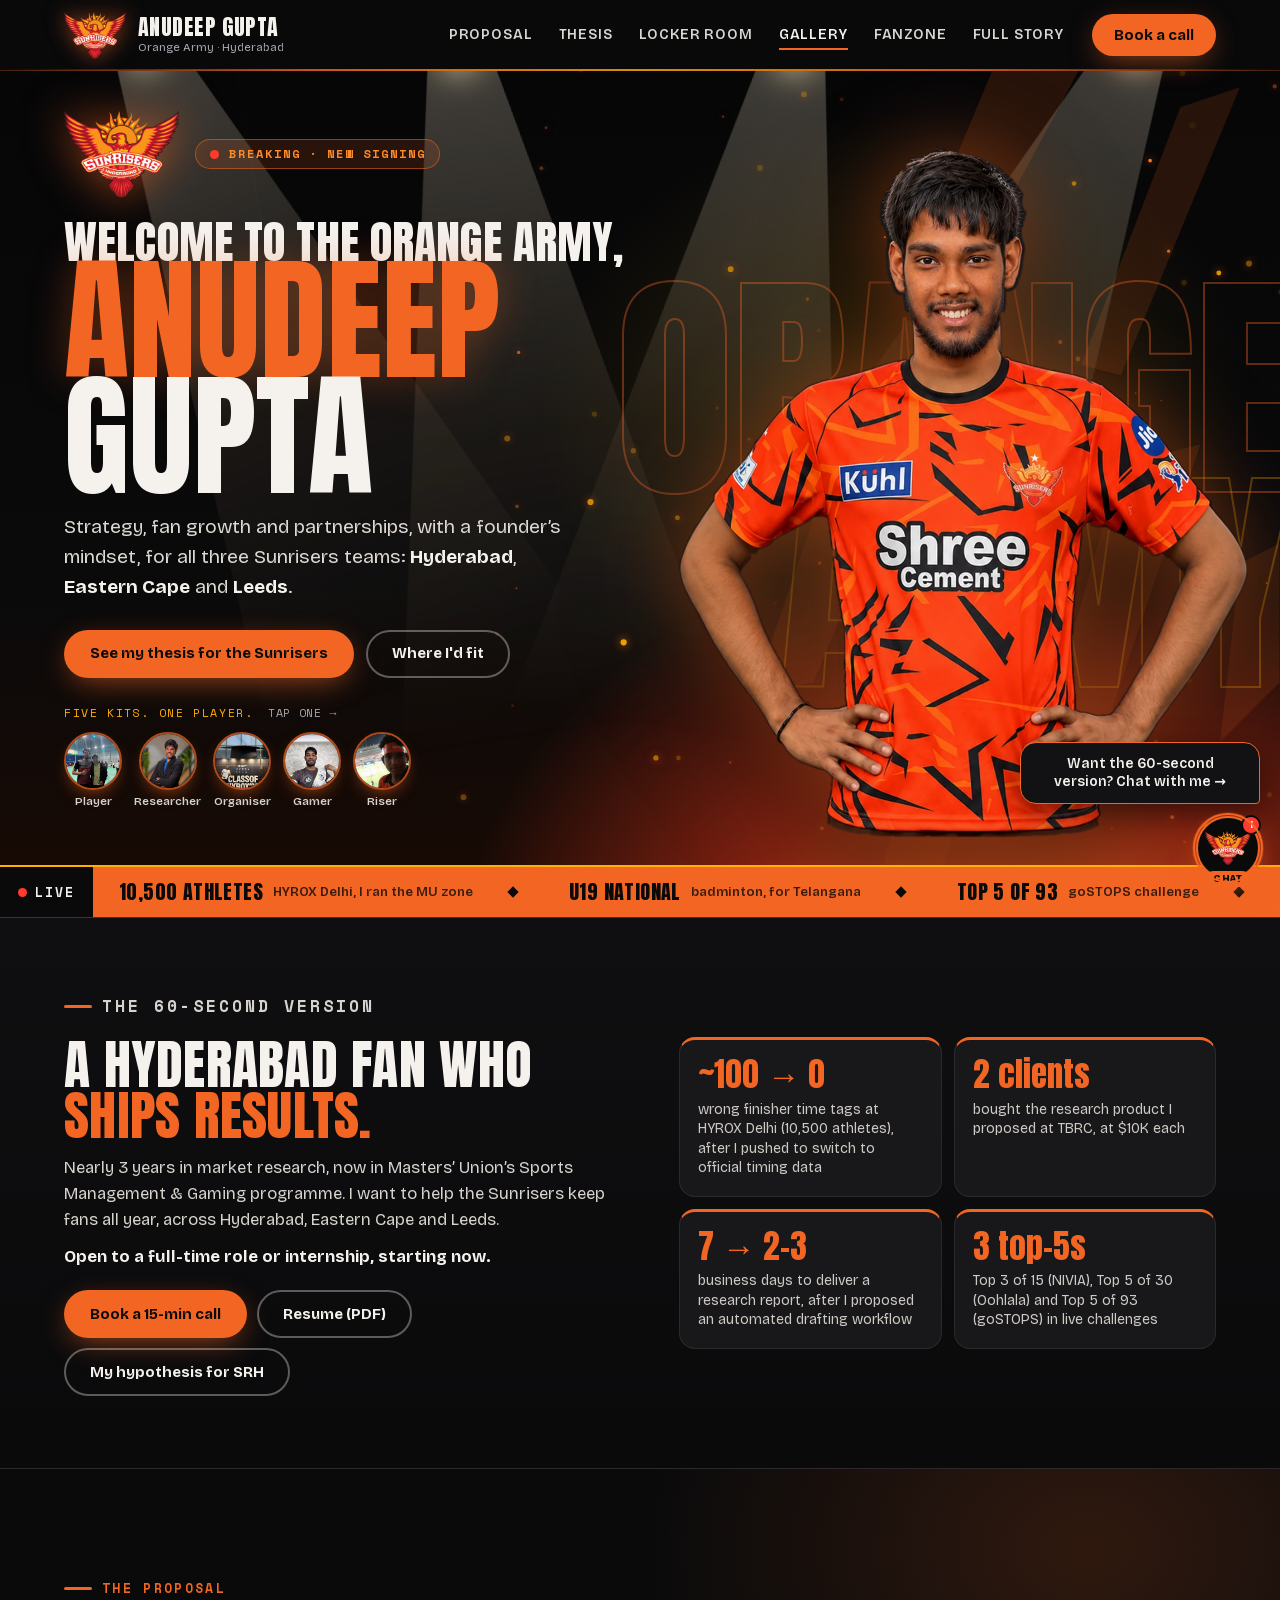
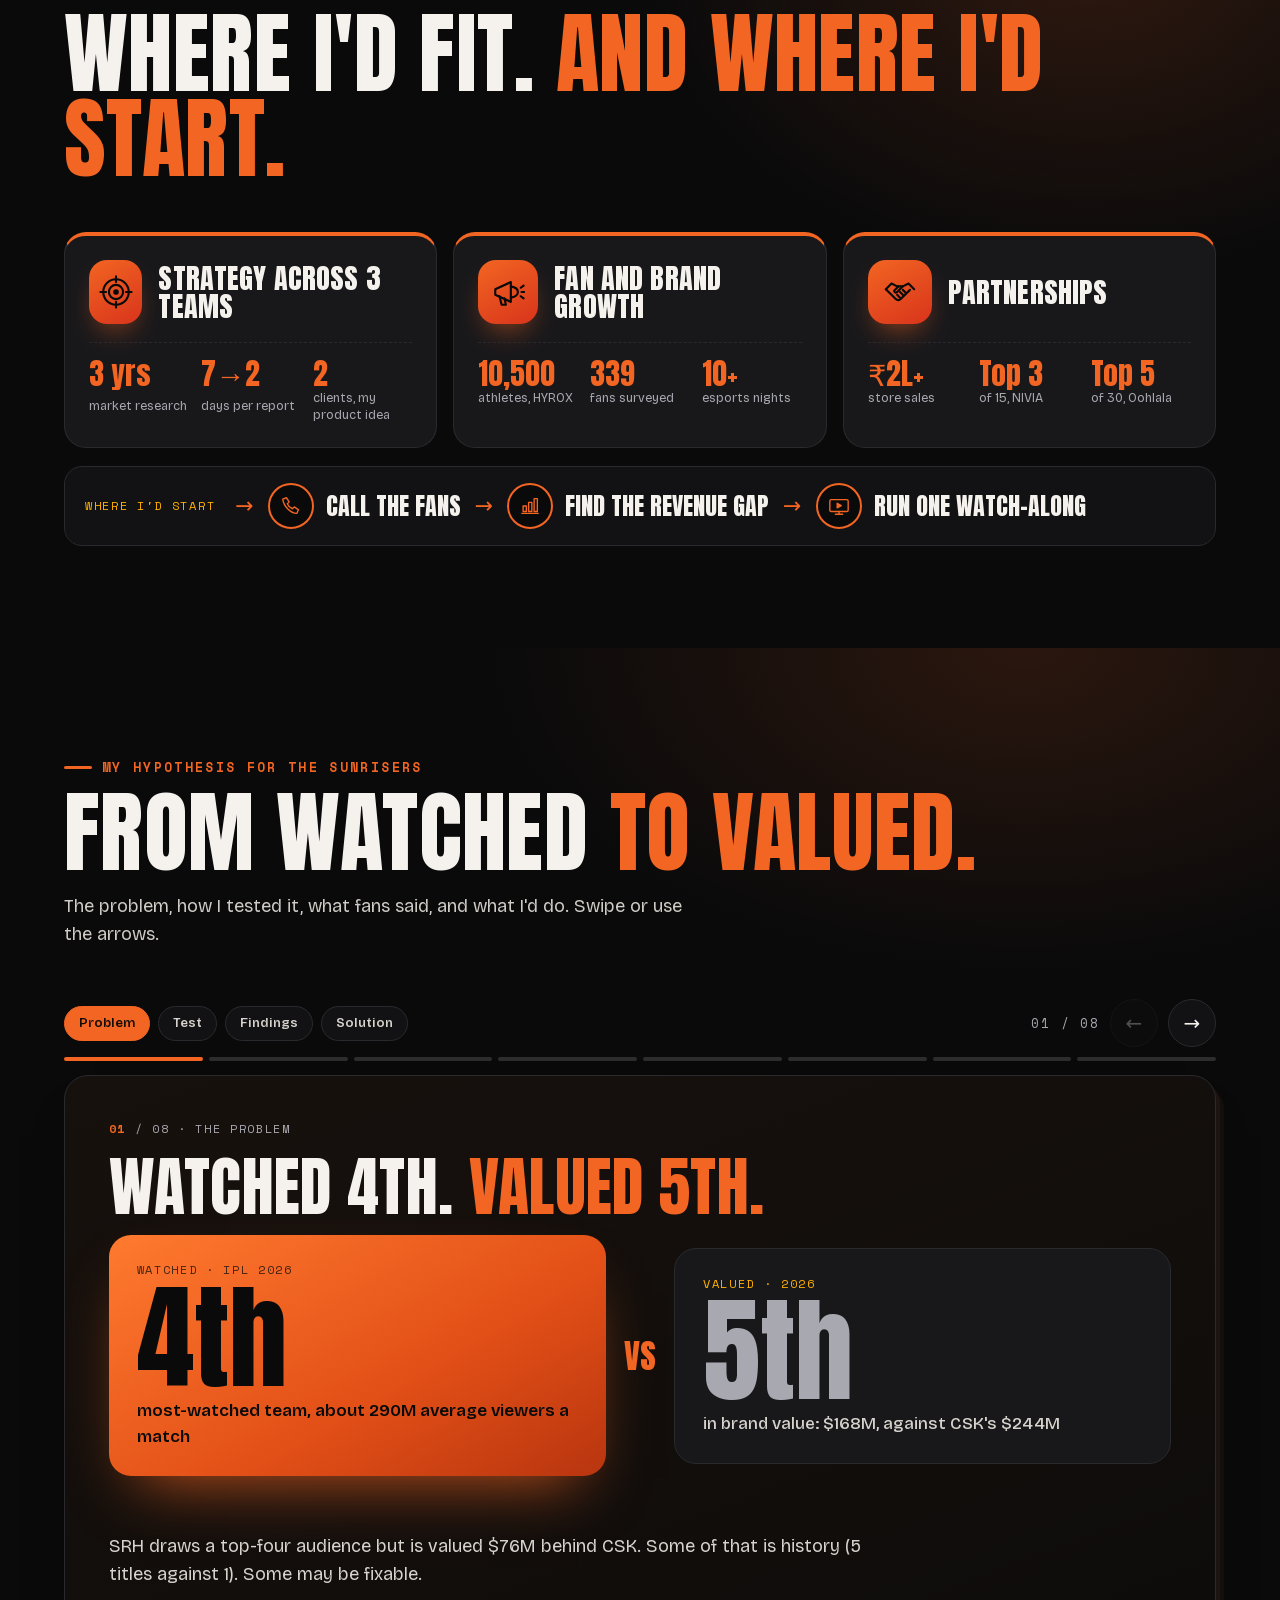
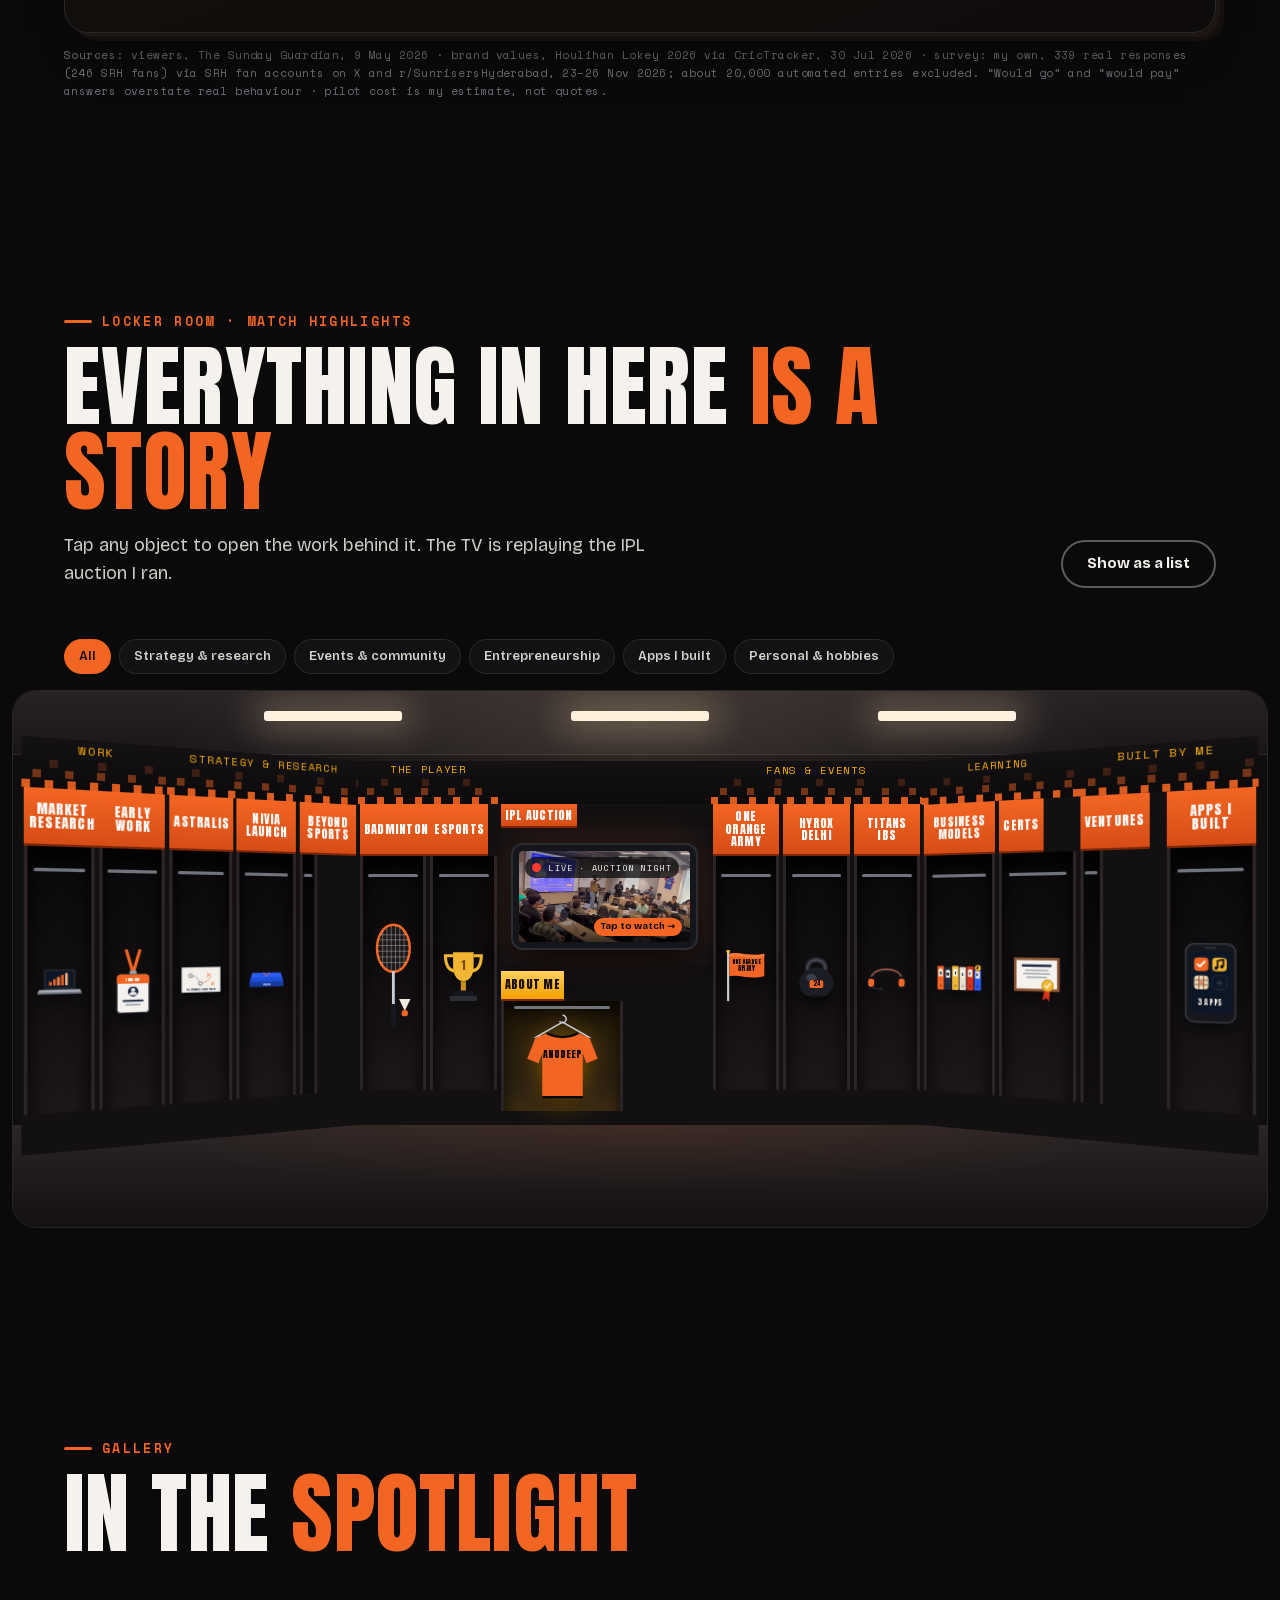
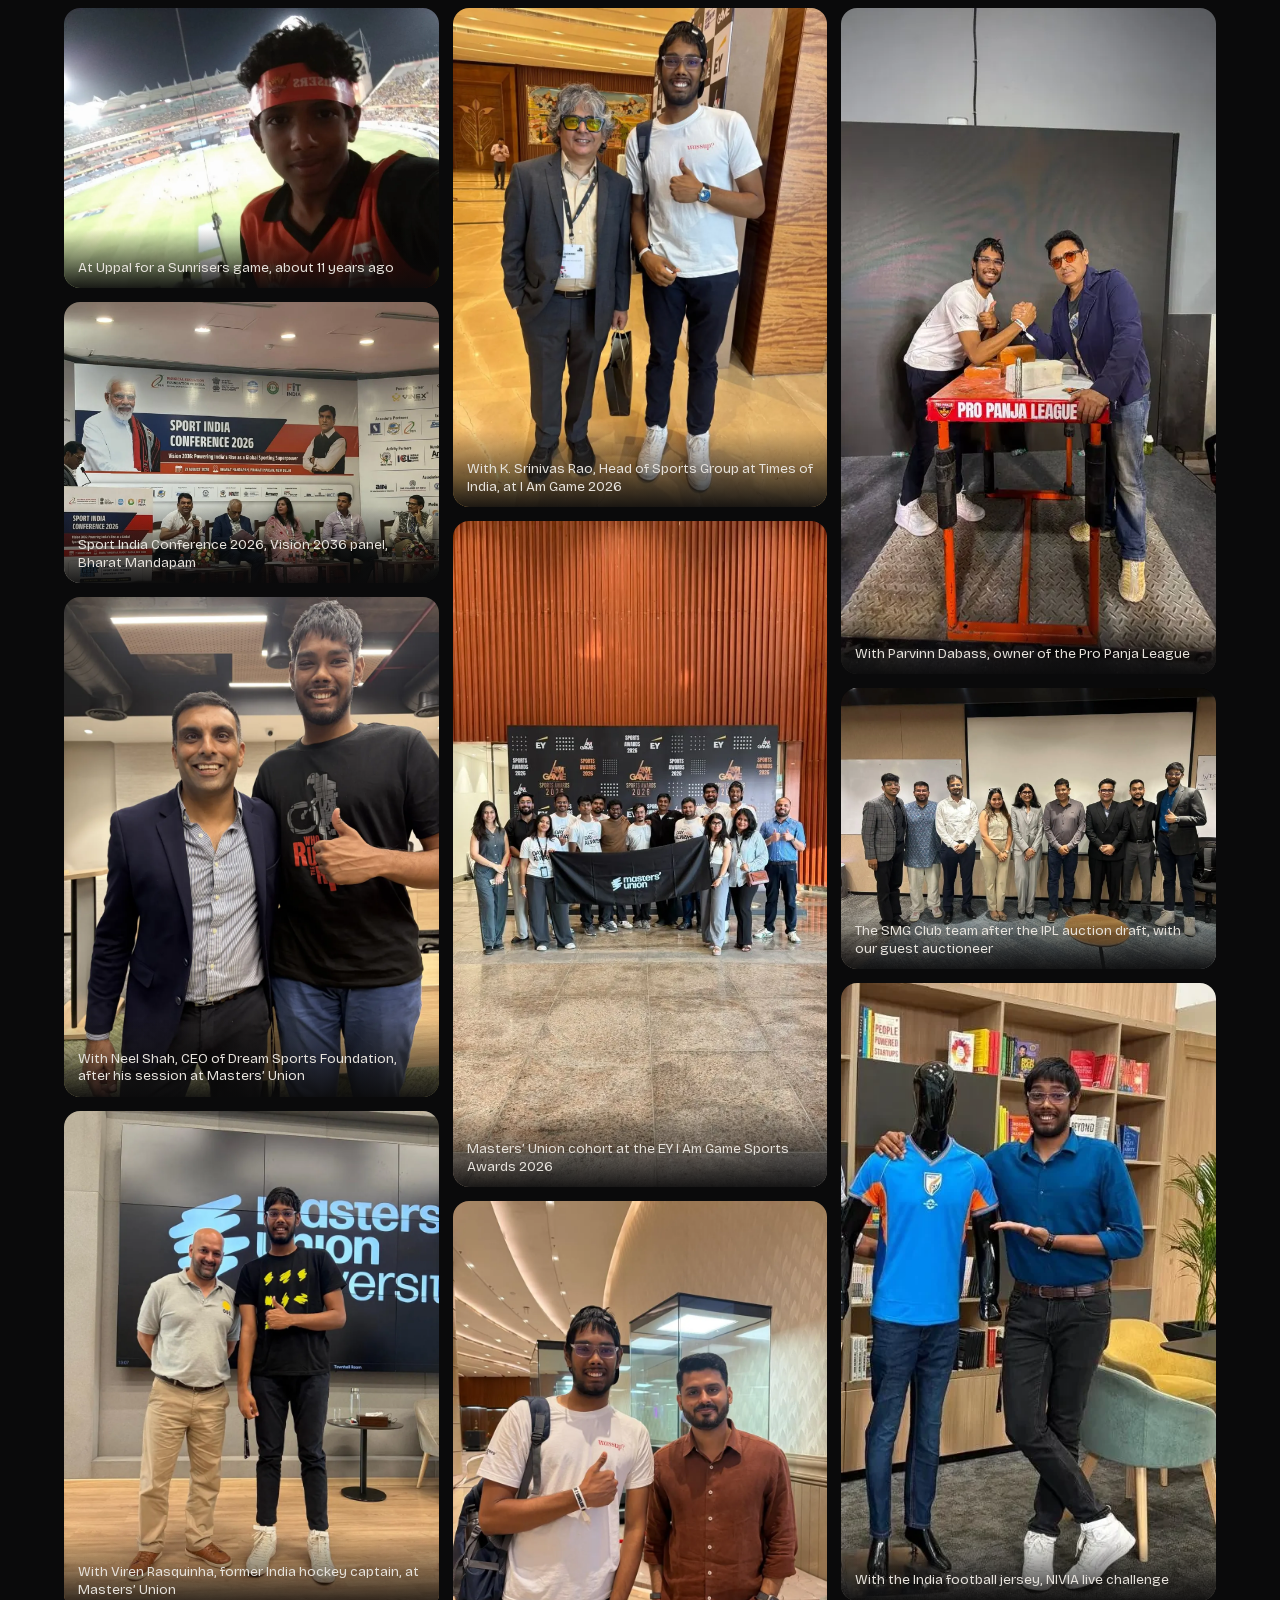
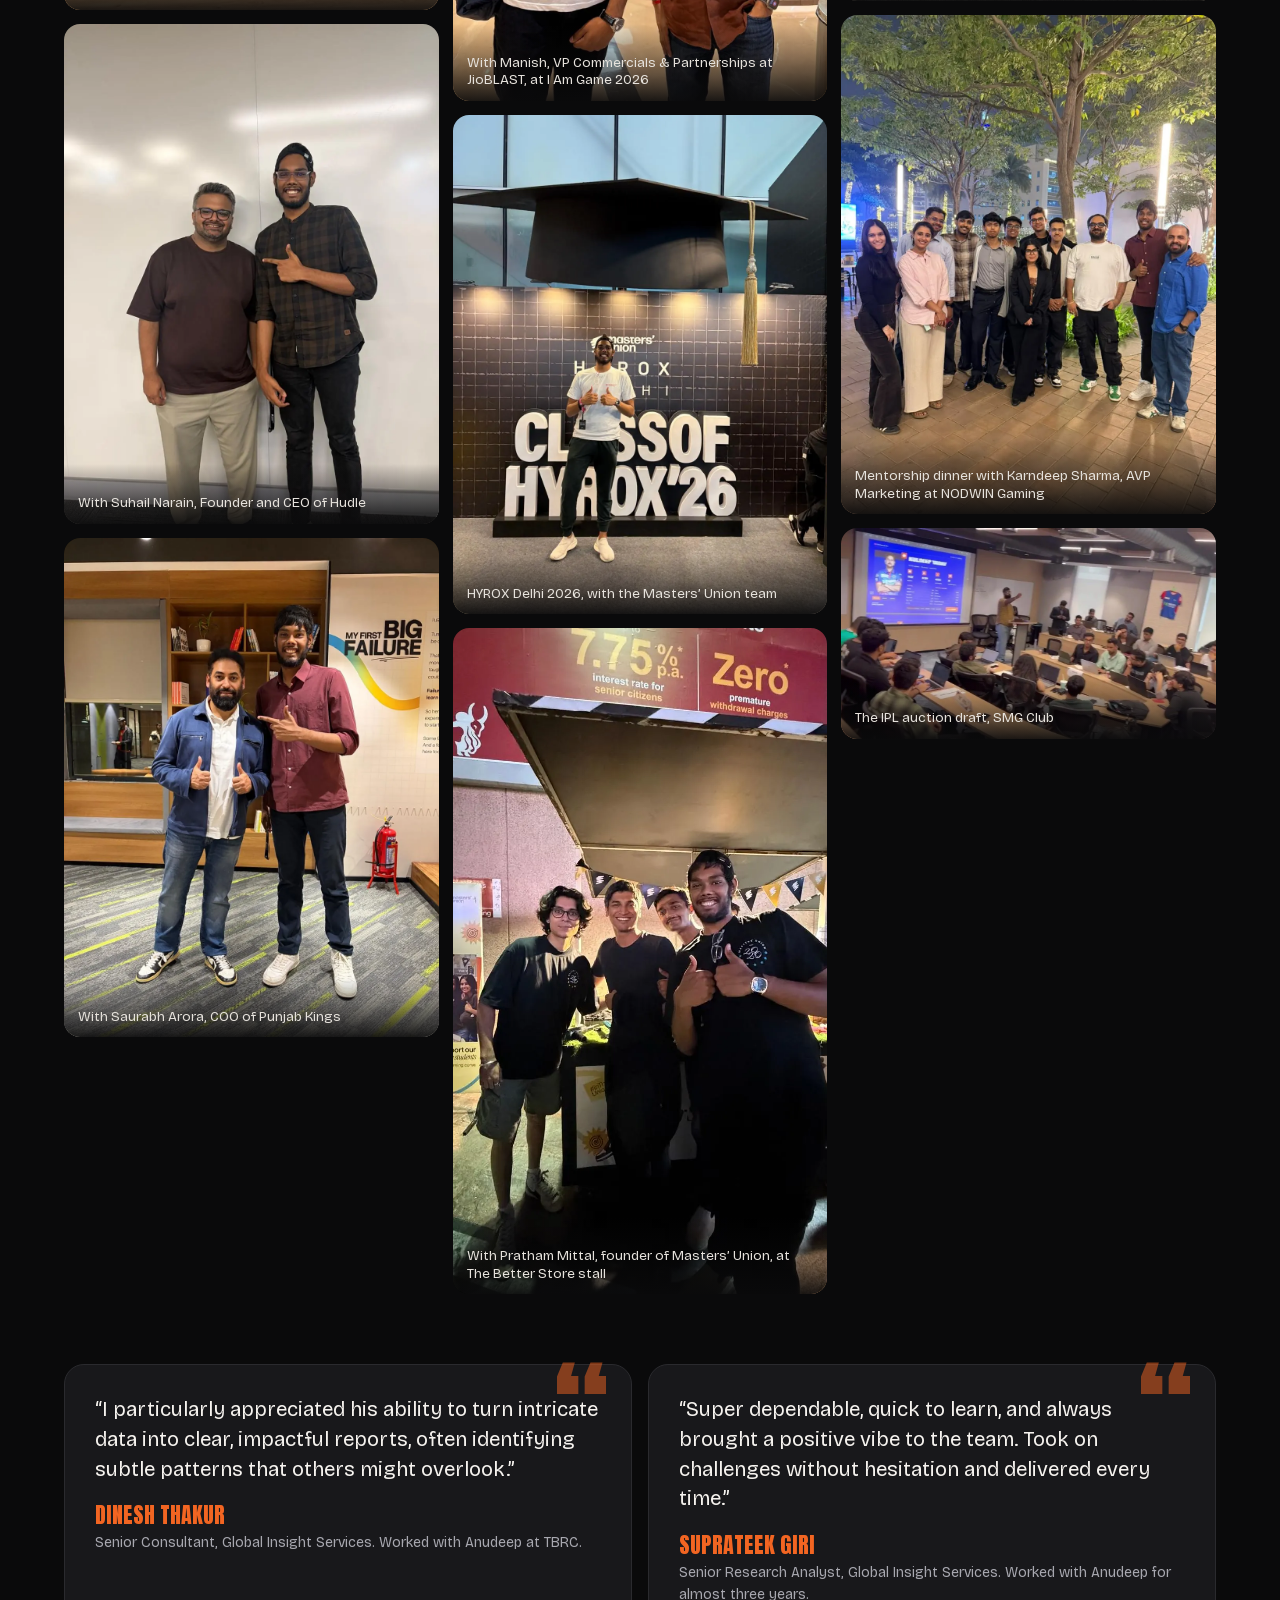
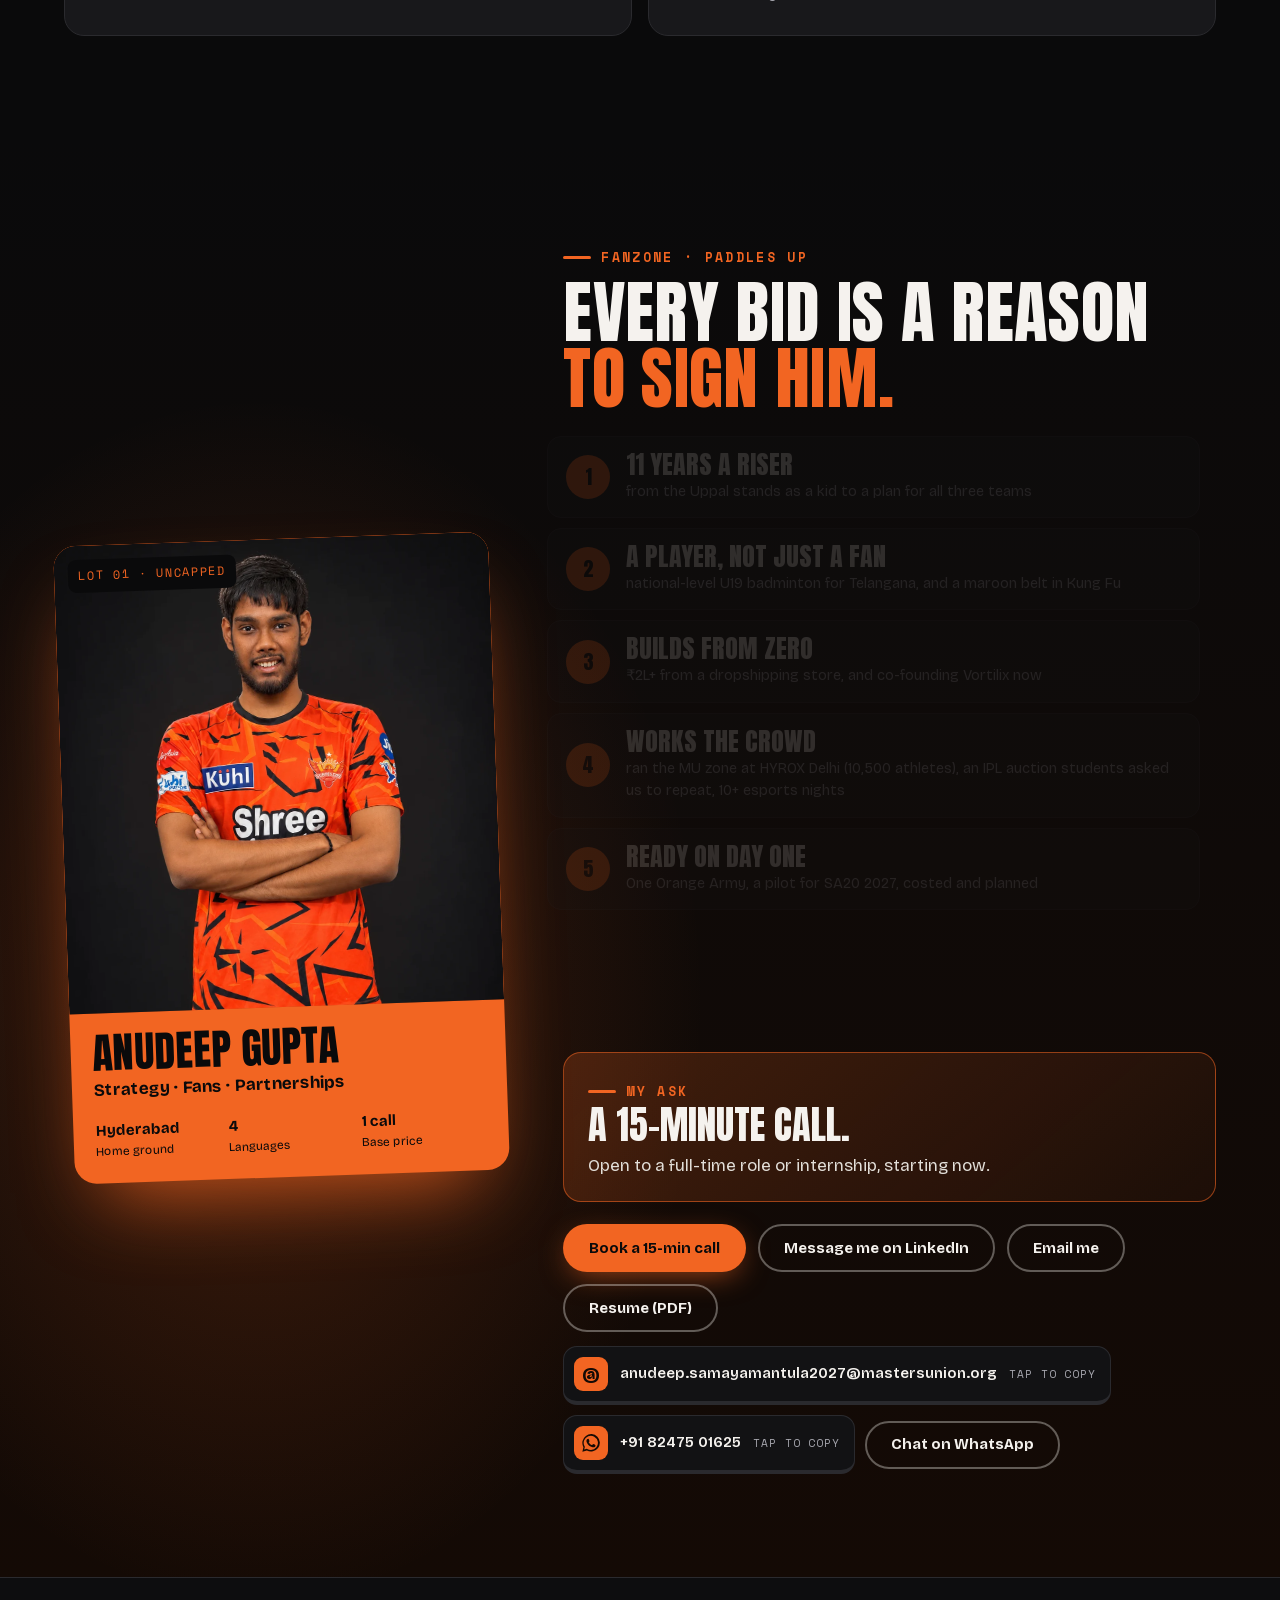
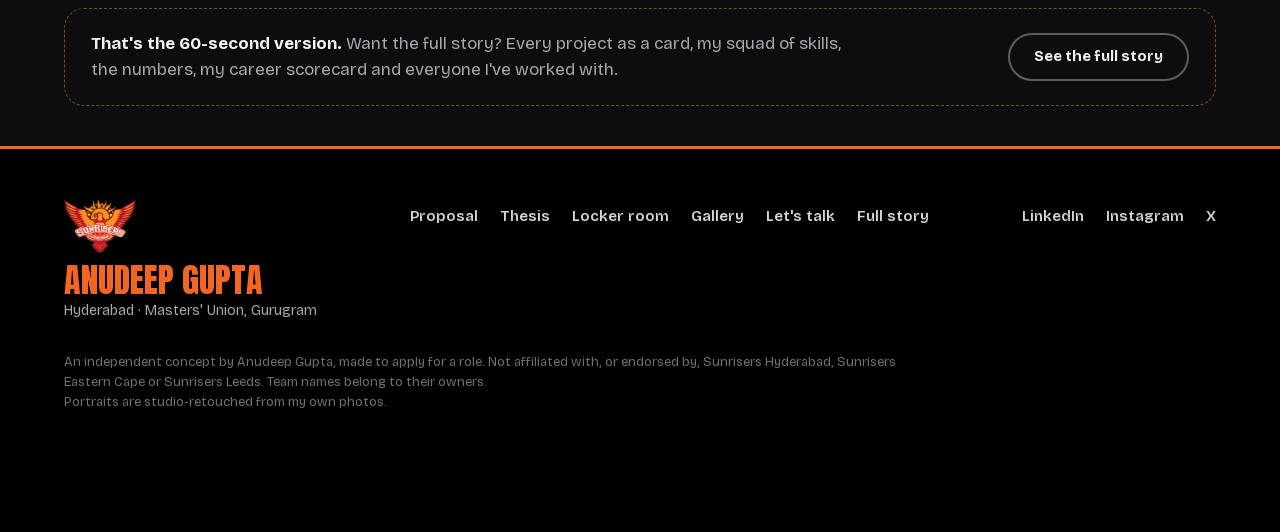
==== commit 89315318: "Hero: new confident-smile poses (hands on hips, arms crossed), cut out and aligned Co-Authored-By: C" ====
--- a/srh/index.html
+++ b/srh/index.html
@@ -11,9 +11,9 @@
 <link rel="apple-touch-icon" href="media/logos/apple-touch-icon.png">
 <meta name="theme-color" content="#0a0a0b">
 <link rel="preload" href="fonts/anton-latin.woff2" as="font" type="font/woff2" crossorigin>
-<link rel="preload" href="media/photos/hero-hips.webp?v=1795635861" as="image">
+<link rel="preload" href="media/photos/hero-hips.webp?v=4" as="image">
 <link rel="stylesheet" href="fonts/fonts.css">
-<link rel="stylesheet" href="v3.css?v=1795716501">
+<link rel="stylesheet" href="v3.css?v=1795717258">
 <noscript><style>.hero-copy>*,.hero-me,.hero-heat,.hero-word,.hero-shards,[data-reveal],.bids li{opacity:1!important;transform:none!important}</style></noscript>
 </head>
 <body class="intro">
@@ -49,9 +49,9 @@
   <div class="lights" aria-hidden="true"><i class="beam b1"></i><i class="beam b2"></i><i class="beam b3"></i><i class="beam b4"></i></div>
   <canvas class="embers" id="embers" aria-hidden="true"></canvas>
   <div class="hero-word" aria-hidden="true"><span>ORANGE</span><span>ARMY</span></div>
-  <img class="hero-me" src="media/photos/hero-hips.webp?v=2" alt="Anudeep Gupta in the Sunrisers Hyderabad jersey" width="1033" height="1209">
+  <img class="hero-me" src="media/photos/hero-hips.webp?v=4" alt="Anudeep Gupta in the Sunrisers Hyderabad jersey" width="1042" height="1393">
   <canvas class="hero-glitch" id="hero-glitch" aria-hidden="true"></canvas>
-  <img class="hero-me hero-alt" src="media/photos/hero-arms.webp?v=3" alt="" aria-hidden="true" width="1033" height="1209" loading="eager">
+  <img class="hero-me hero-alt" src="media/photos/hero-arms.webp?v=4" alt="" aria-hidden="true" width="1042" height="1393" loading="eager">
   <div class="hero-copy">
     <div class="crest-row"><img class="hero-crest" src="media/logos/srh-logo.webp" alt="Sunrisers Hyderabad" width="640" height="481"><p class="tag"><i class="live" aria-hidden="true"></i>Breaking · New signing</p></div>
     <h1><span class="h1-a">Welcome to the Orange Army,</span><span class="h1-b">Anudeep <em>Gupta</em></span></h1>
@@ -450,6 +450,6 @@
 <script src="vendor/gsap.min.js"></script>
 <script src="vendor/ScrollTrigger.min.js"></script>
 <script src="vendor/lenis.min.js"></script>
-<script src="v3.js?v=1795716501"></script>
+<script src="v3.js?v=1795717258"></script>
 </body>
 </html>
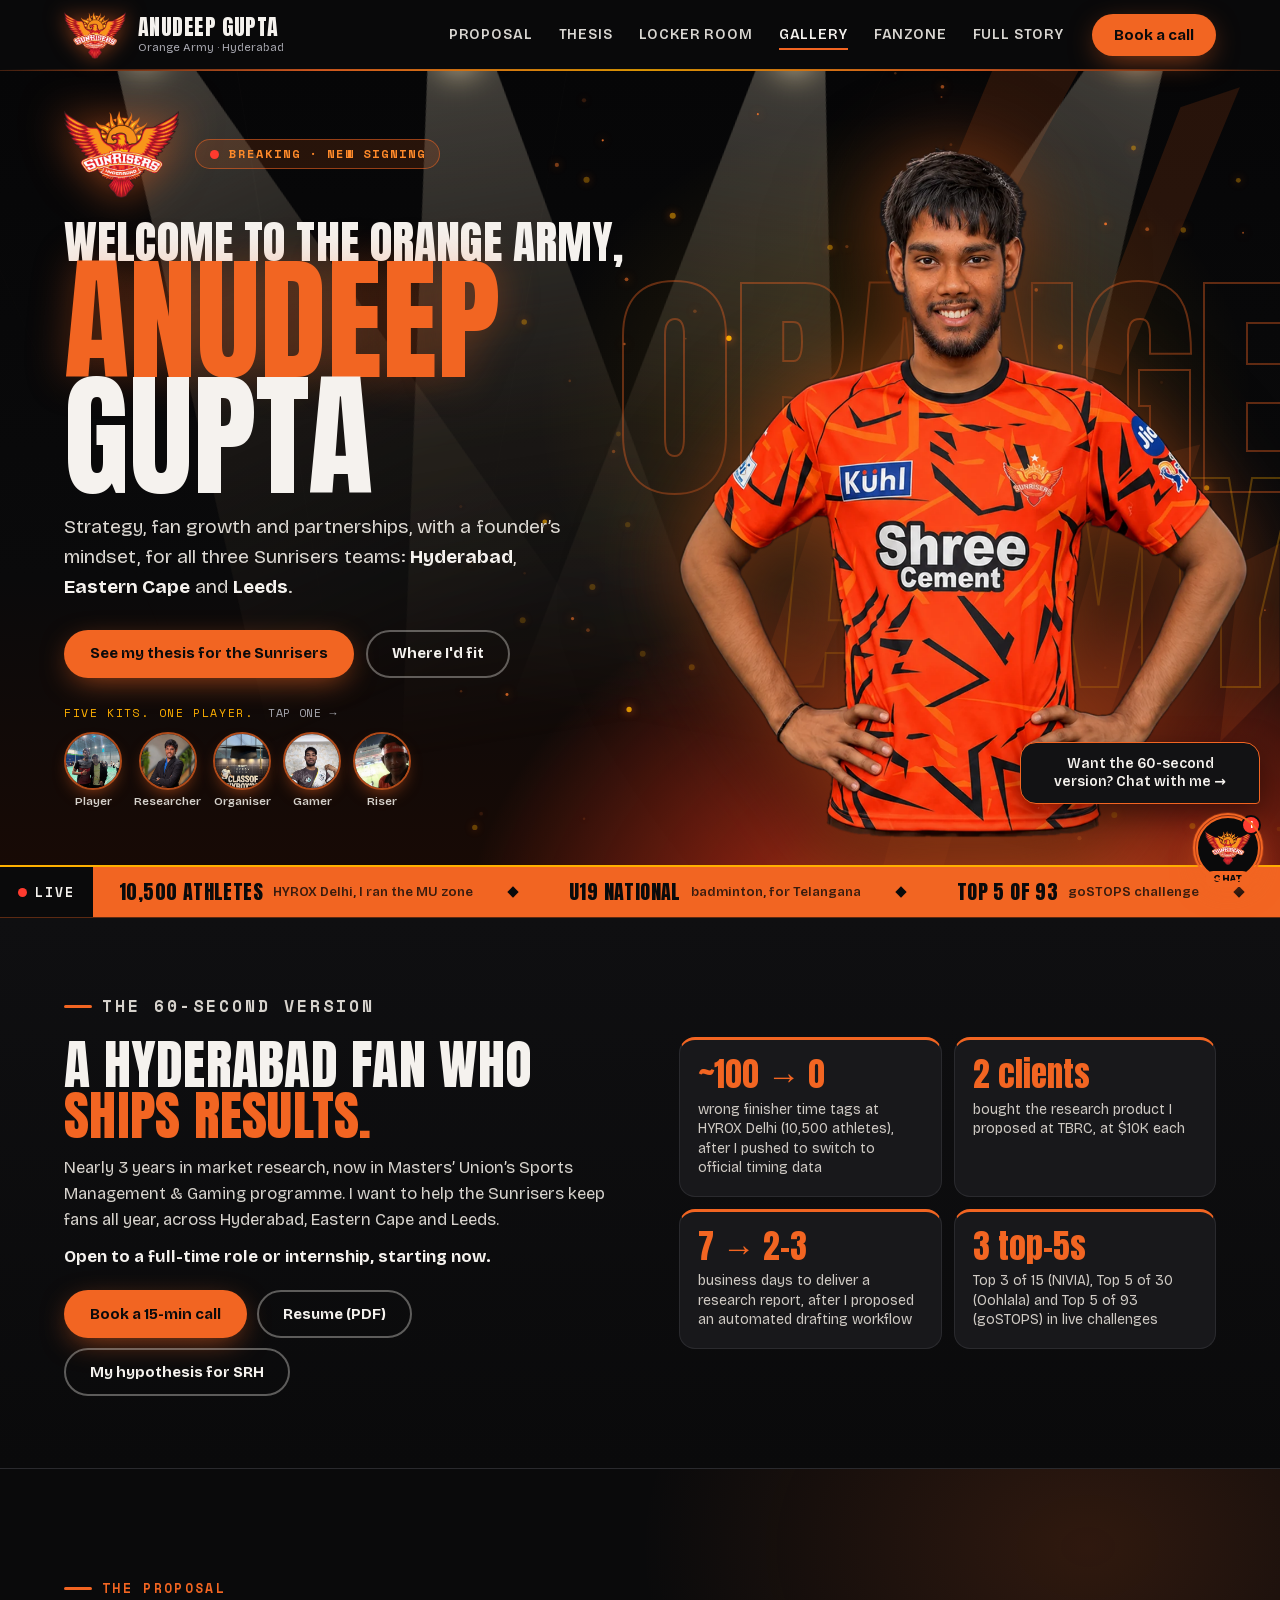
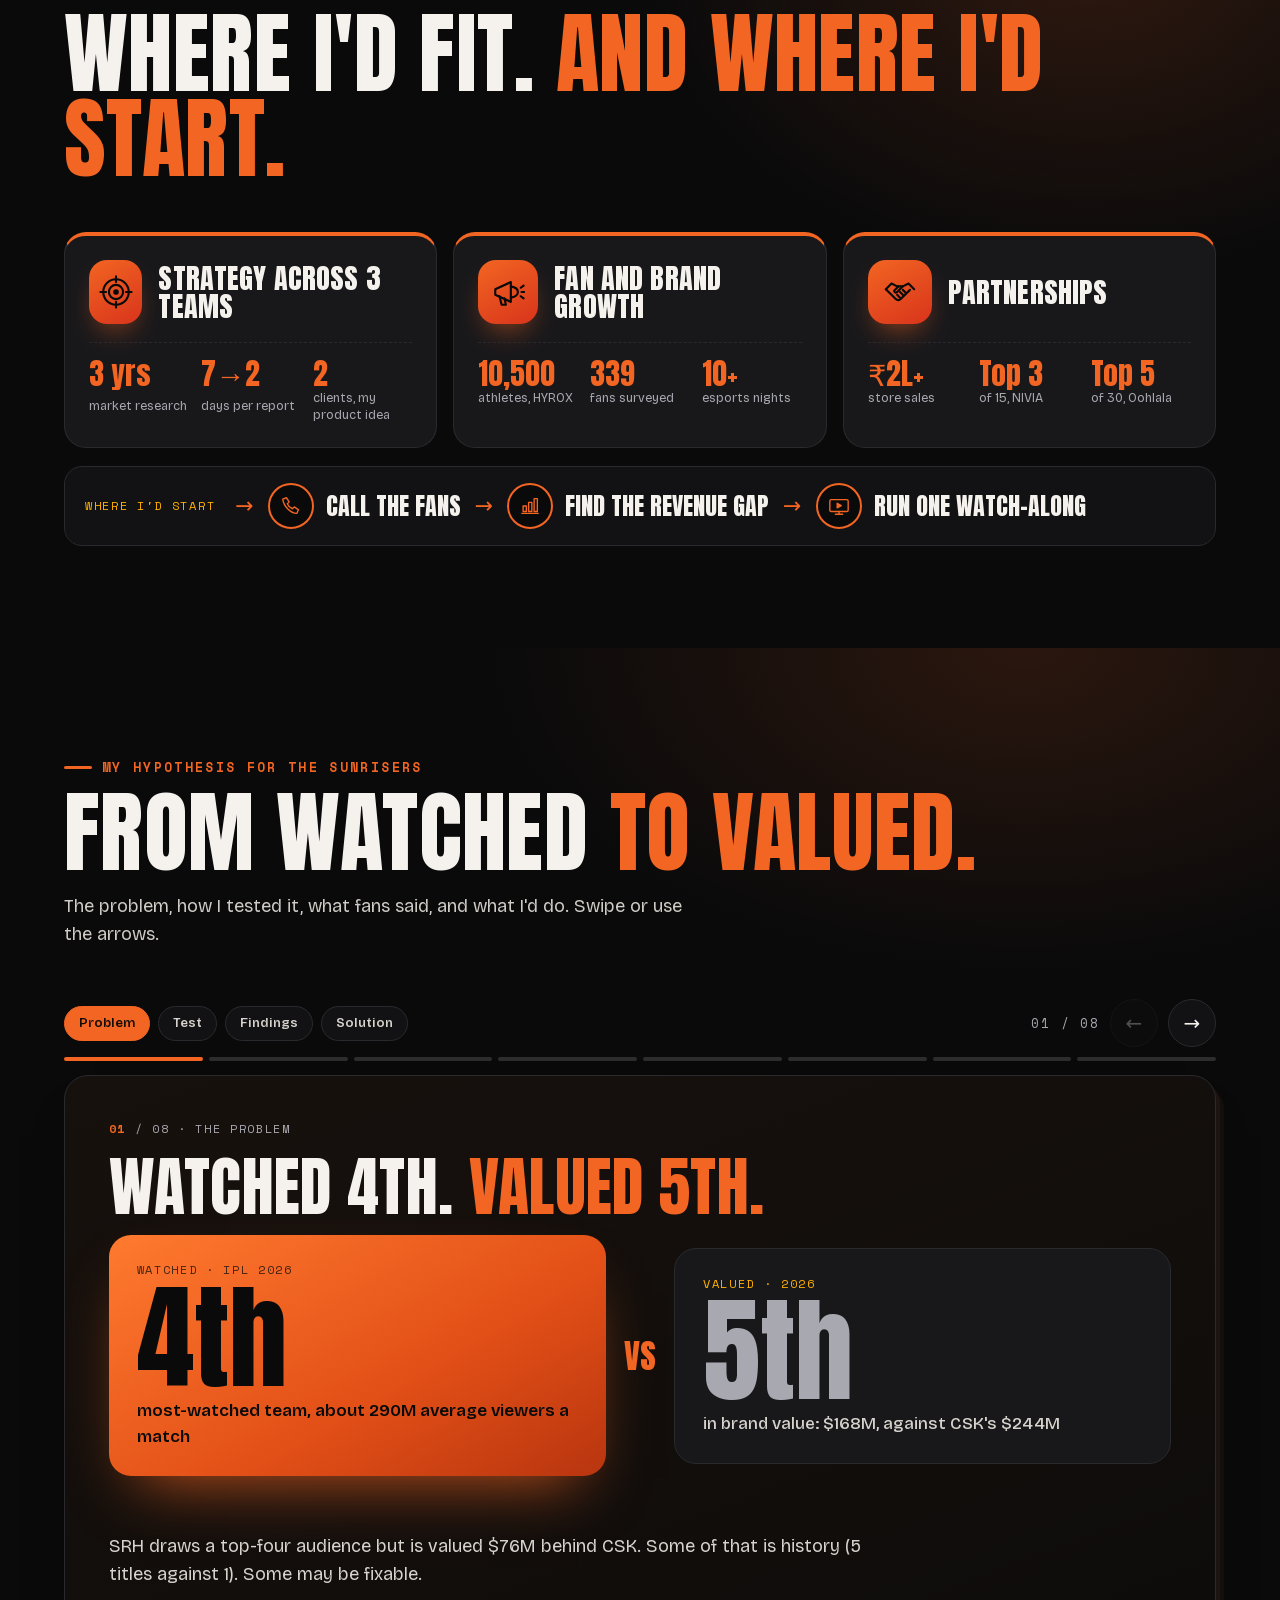
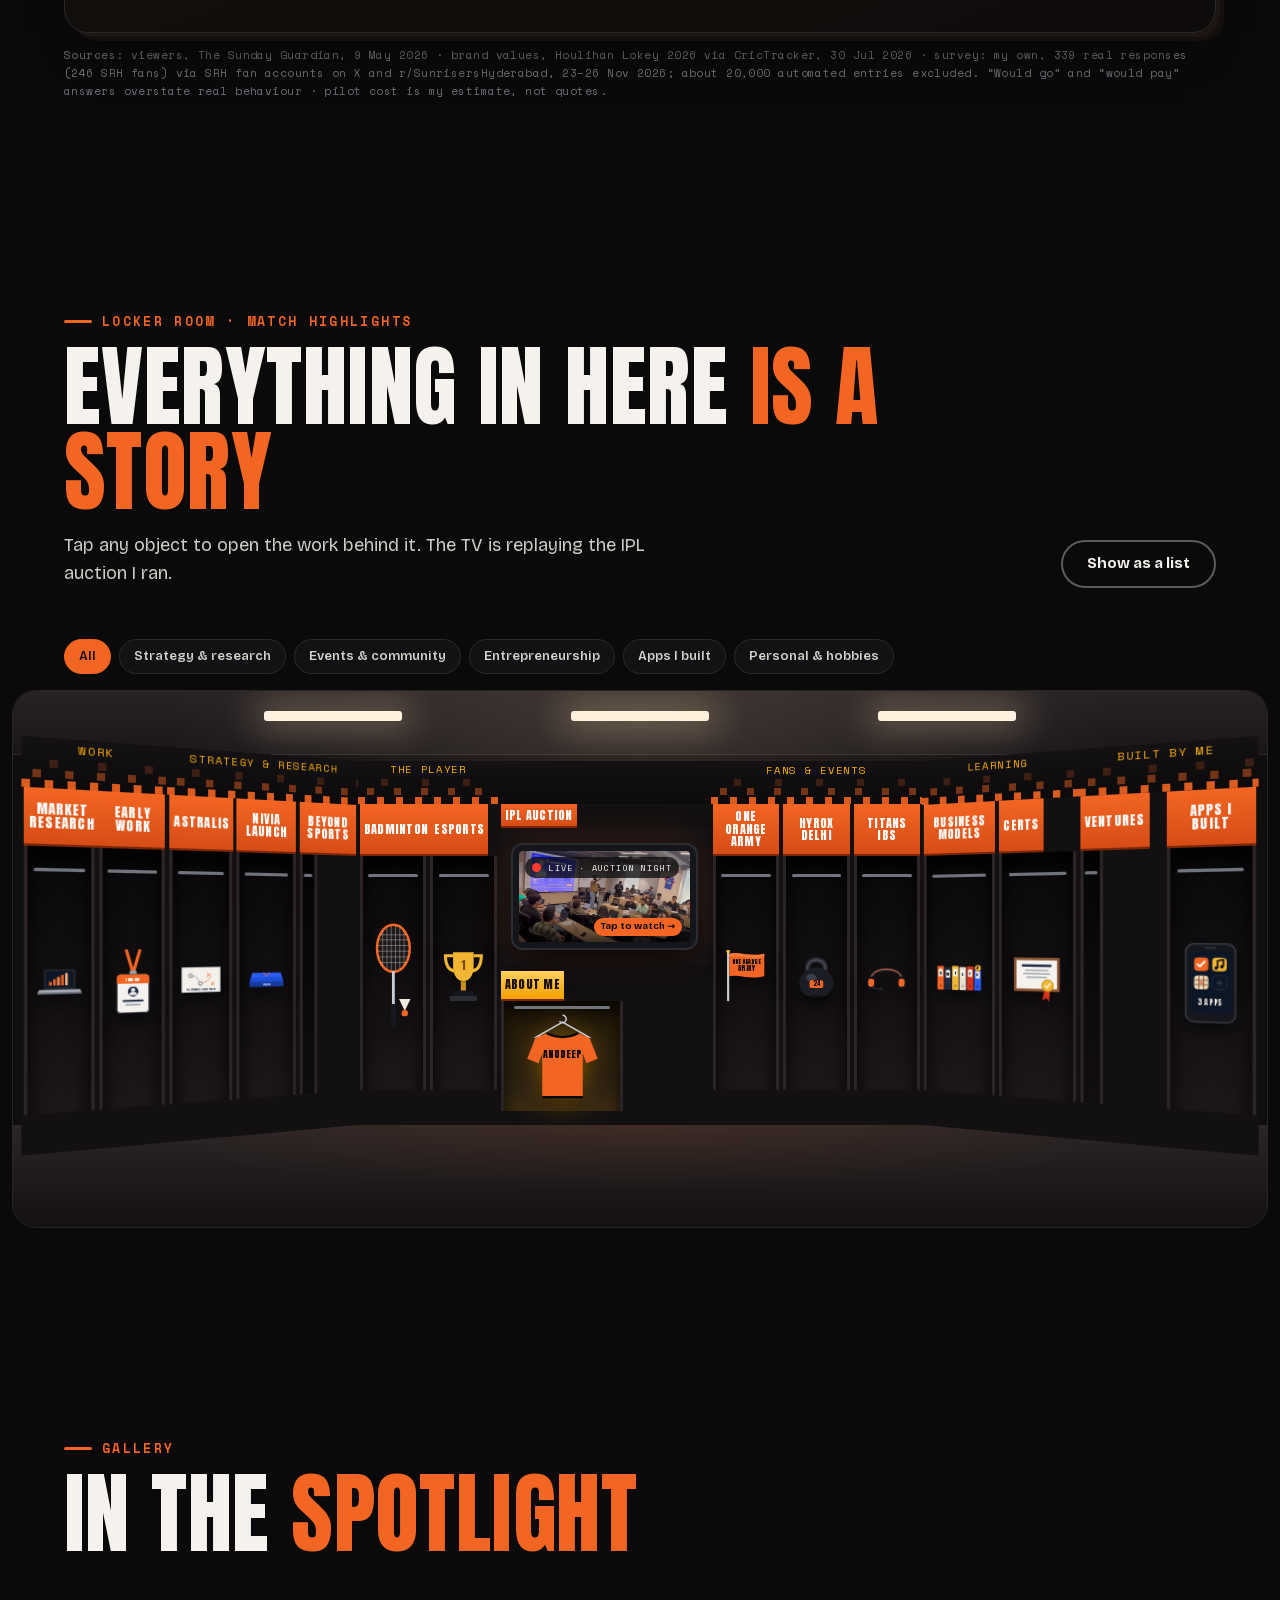
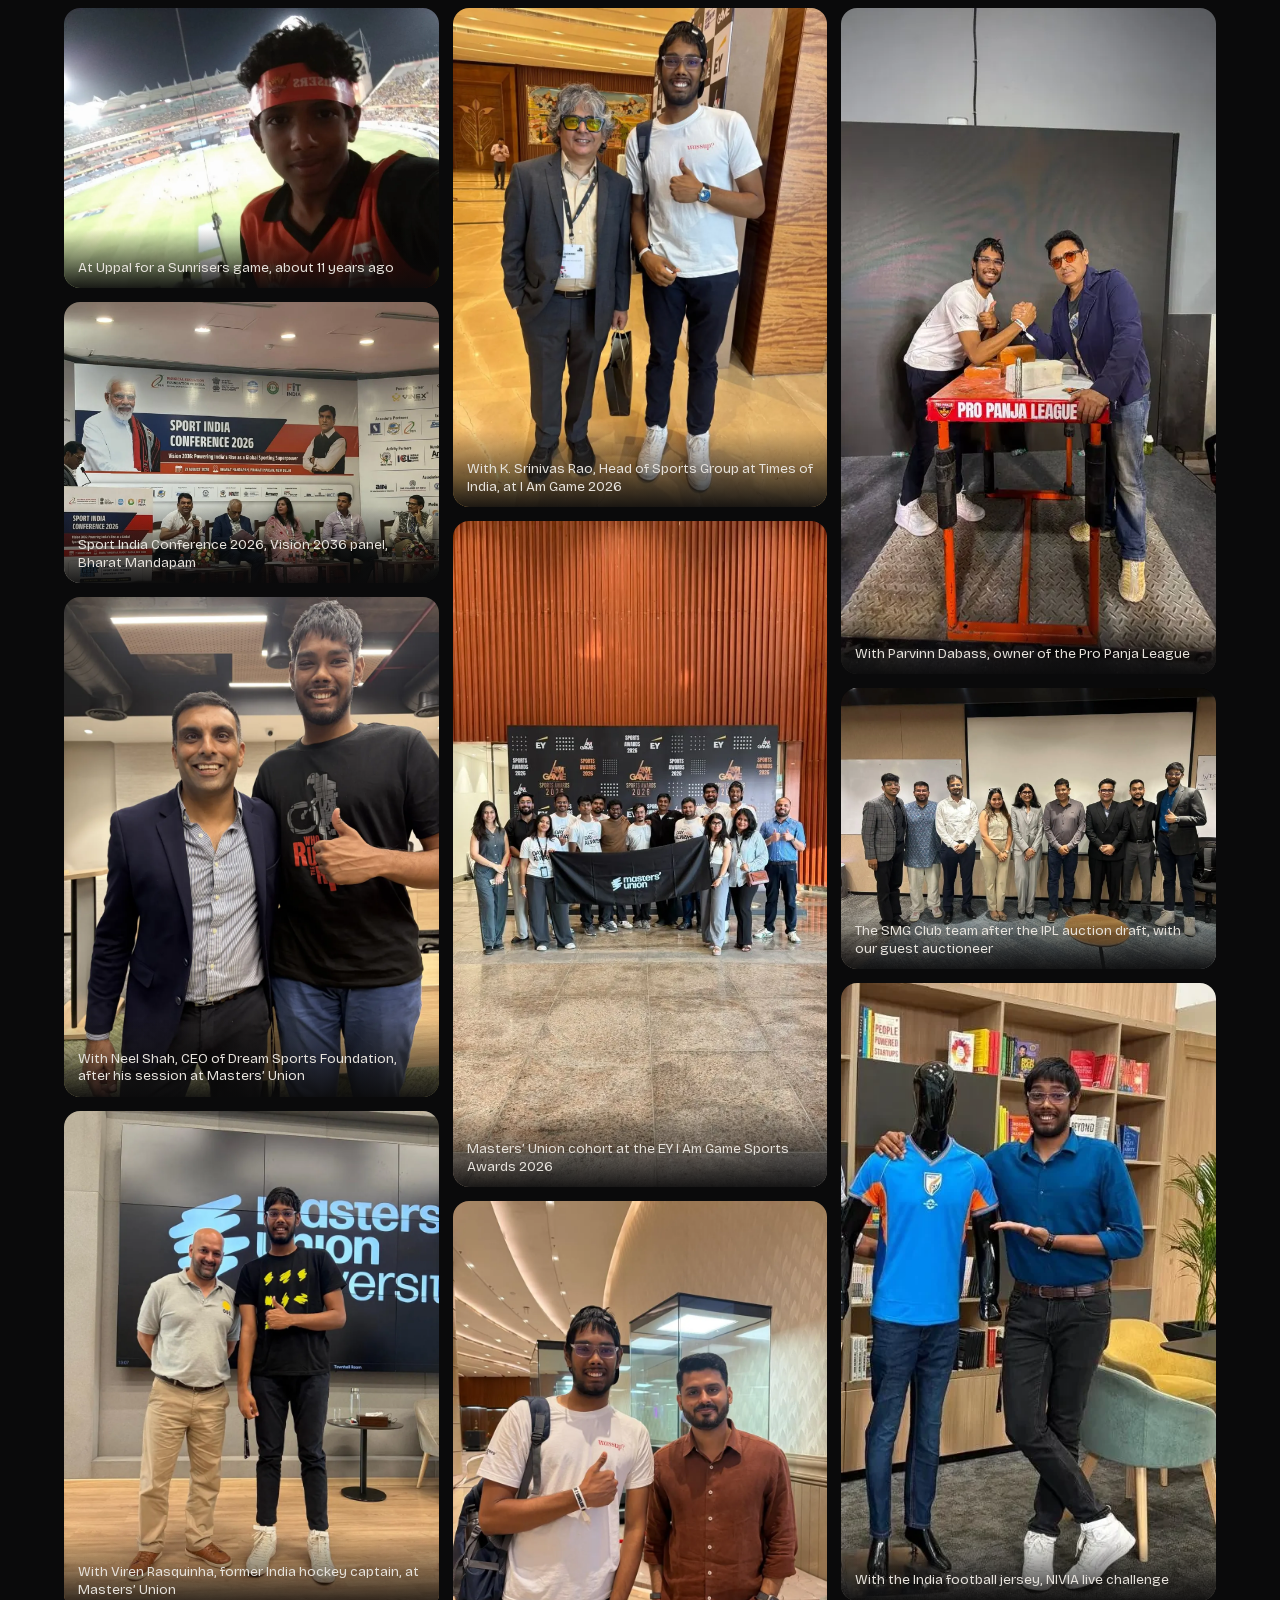
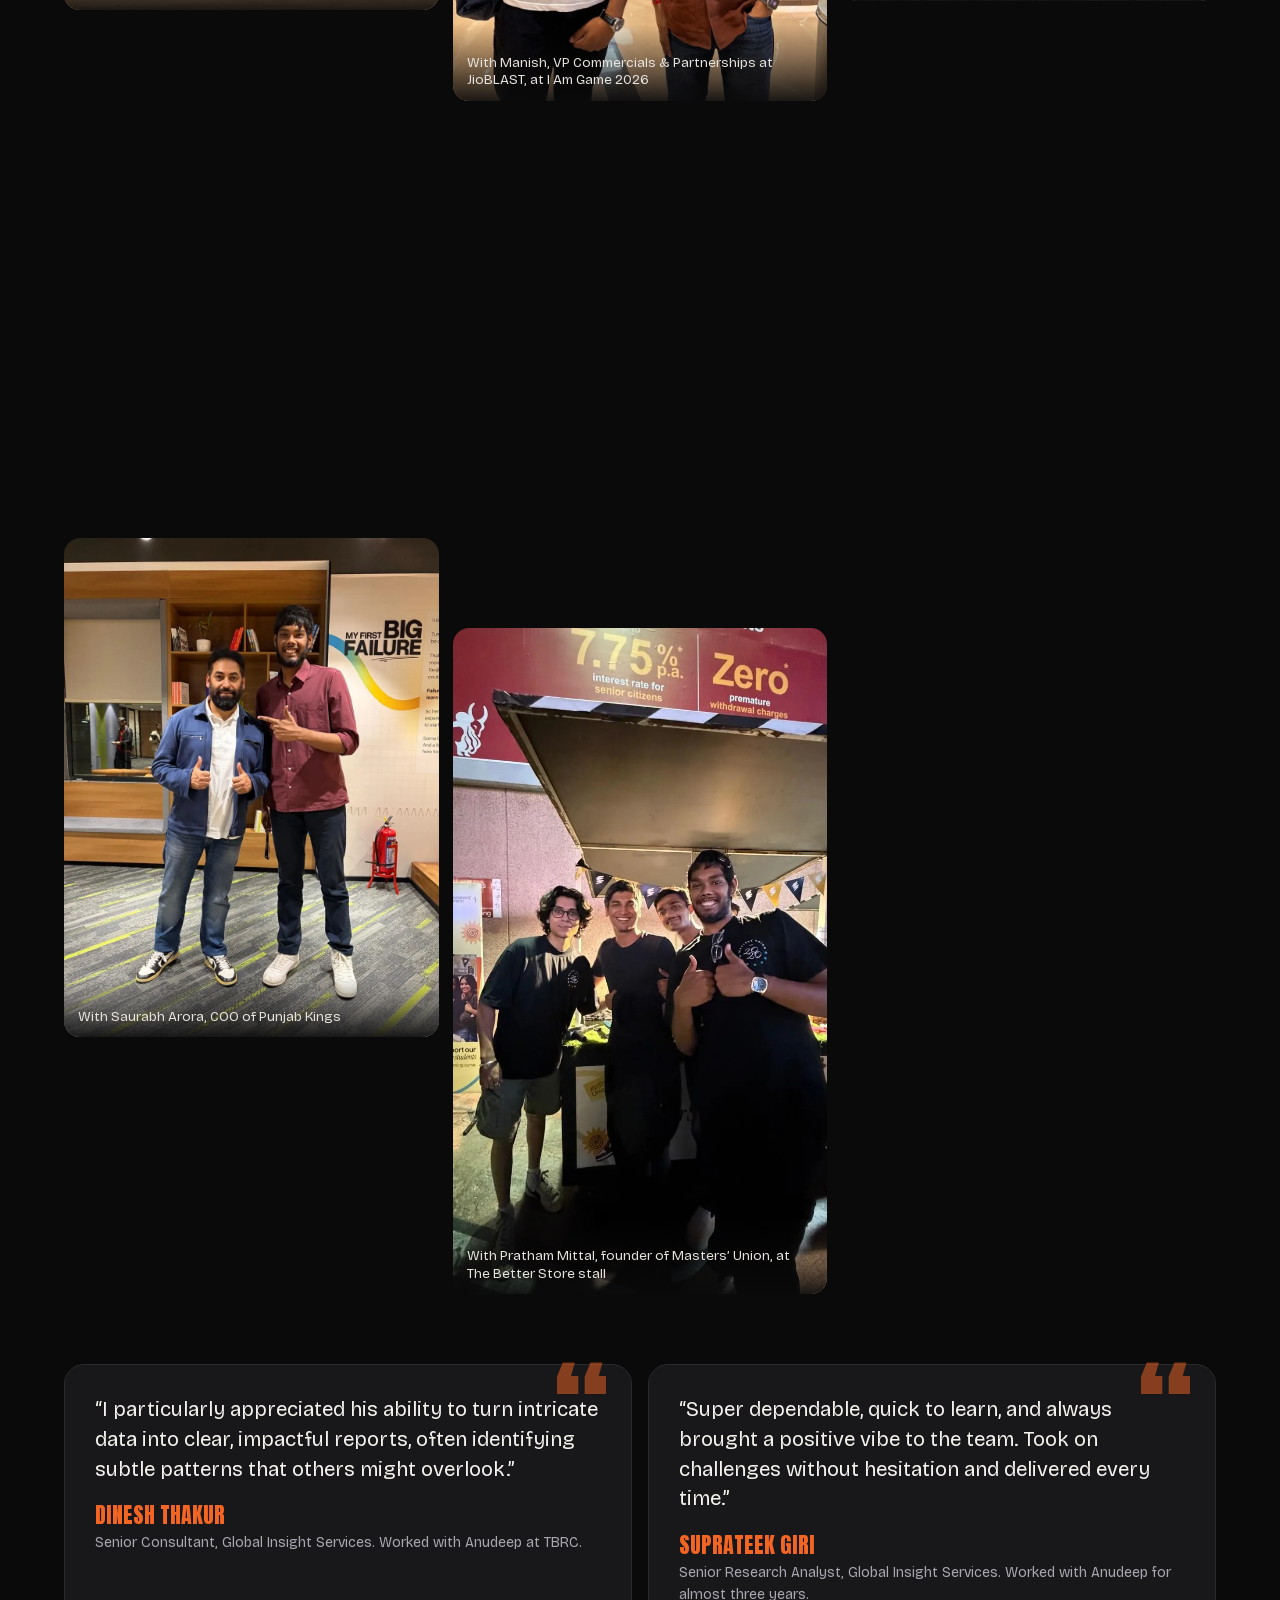
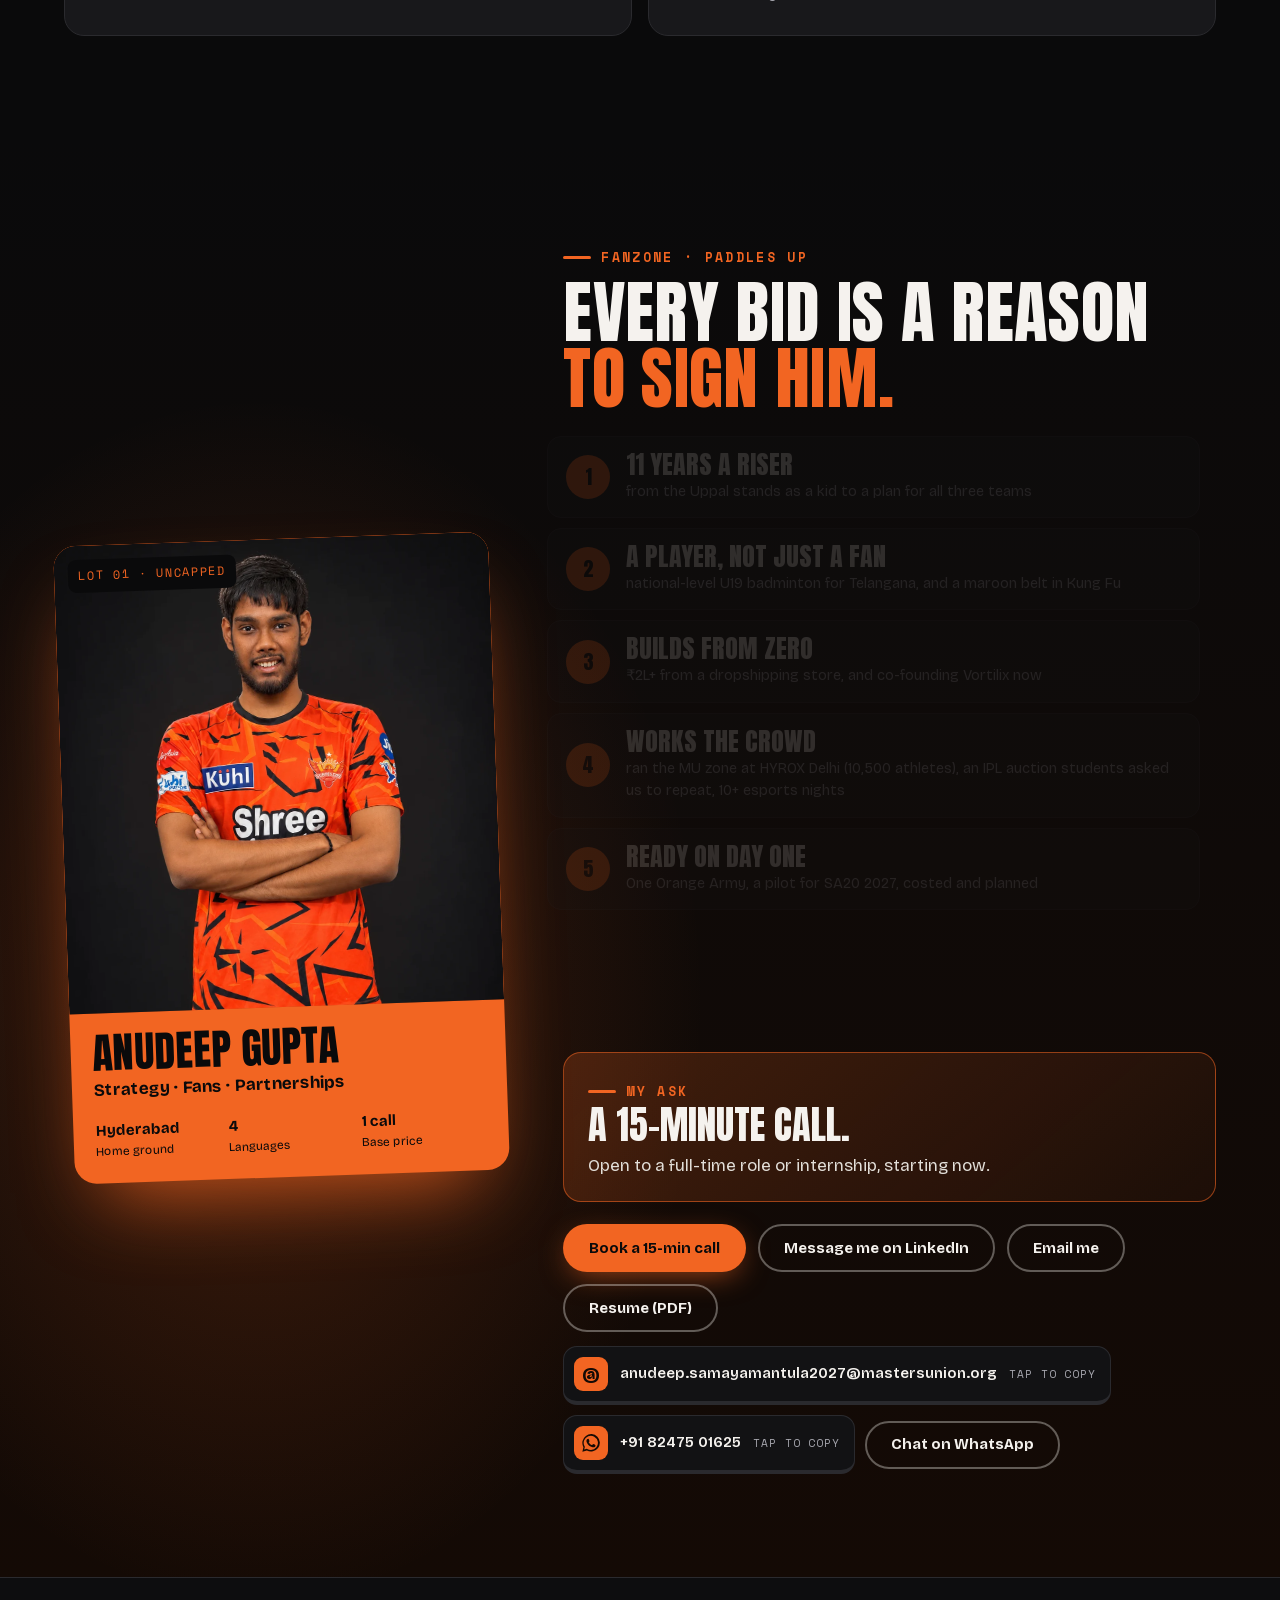
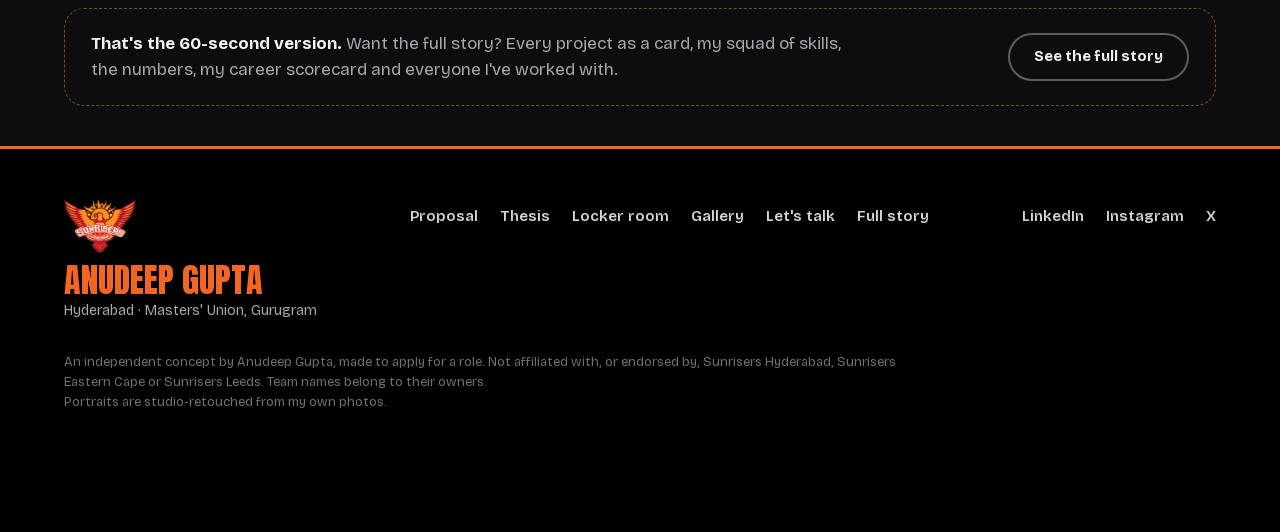
==== commit 6f088379: "Hero: fix neck and collar edges on both poses Co-Authored-By: Claude Opus 5.5 <noreply@anthropic.com" ====
--- a/srh/index.html
+++ b/srh/index.html
@@ -11,7 +11,7 @@
 <link rel="apple-touch-icon" href="media/logos/apple-touch-icon.png">
 <meta name="theme-color" content="#0a0a0b">
 <link rel="preload" href="fonts/anton-latin.woff2" as="font" type="font/woff2" crossorigin>
-<link rel="preload" href="media/photos/hero-hips.webp?v=4" as="image">
+<link rel="preload" href="media/photos/hero-hips.webp?v=5" as="image">
 <link rel="stylesheet" href="fonts/fonts.css">
 <link rel="stylesheet" href="v3.css?v=1795717258">
 <noscript><style>.hero-copy>*,.hero-me,.hero-heat,.hero-word,.hero-shards,[data-reveal],.bids li{opacity:1!important;transform:none!important}</style></noscript>
@@ -49,9 +49,9 @@
   <div class="lights" aria-hidden="true"><i class="beam b1"></i><i class="beam b2"></i><i class="beam b3"></i><i class="beam b4"></i></div>
   <canvas class="embers" id="embers" aria-hidden="true"></canvas>
   <div class="hero-word" aria-hidden="true"><span>ORANGE</span><span>ARMY</span></div>
-  <img class="hero-me" src="media/photos/hero-hips.webp?v=4" alt="Anudeep Gupta in the Sunrisers Hyderabad jersey" width="1042" height="1393">
+  <img class="hero-me" src="media/photos/hero-hips.webp?v=5" alt="Anudeep Gupta in the Sunrisers Hyderabad jersey" width="1042" height="1393">
   <canvas class="hero-glitch" id="hero-glitch" aria-hidden="true"></canvas>
-  <img class="hero-me hero-alt" src="media/photos/hero-arms.webp?v=4" alt="" aria-hidden="true" width="1042" height="1393" loading="eager">
+  <img class="hero-me hero-alt" src="media/photos/hero-arms.webp?v=5" alt="" aria-hidden="true" width="1042" height="1393" loading="eager">
   <div class="hero-copy">
     <div class="crest-row"><img class="hero-crest" src="media/logos/srh-logo.webp" alt="Sunrisers Hyderabad" width="640" height="481"><p class="tag"><i class="live" aria-hidden="true"></i>Breaking · New signing</p></div>
     <h1><span class="h1-a">Welcome to the Orange Army,</span><span class="h1-b">Anudeep <em>Gupta</em></span></h1>
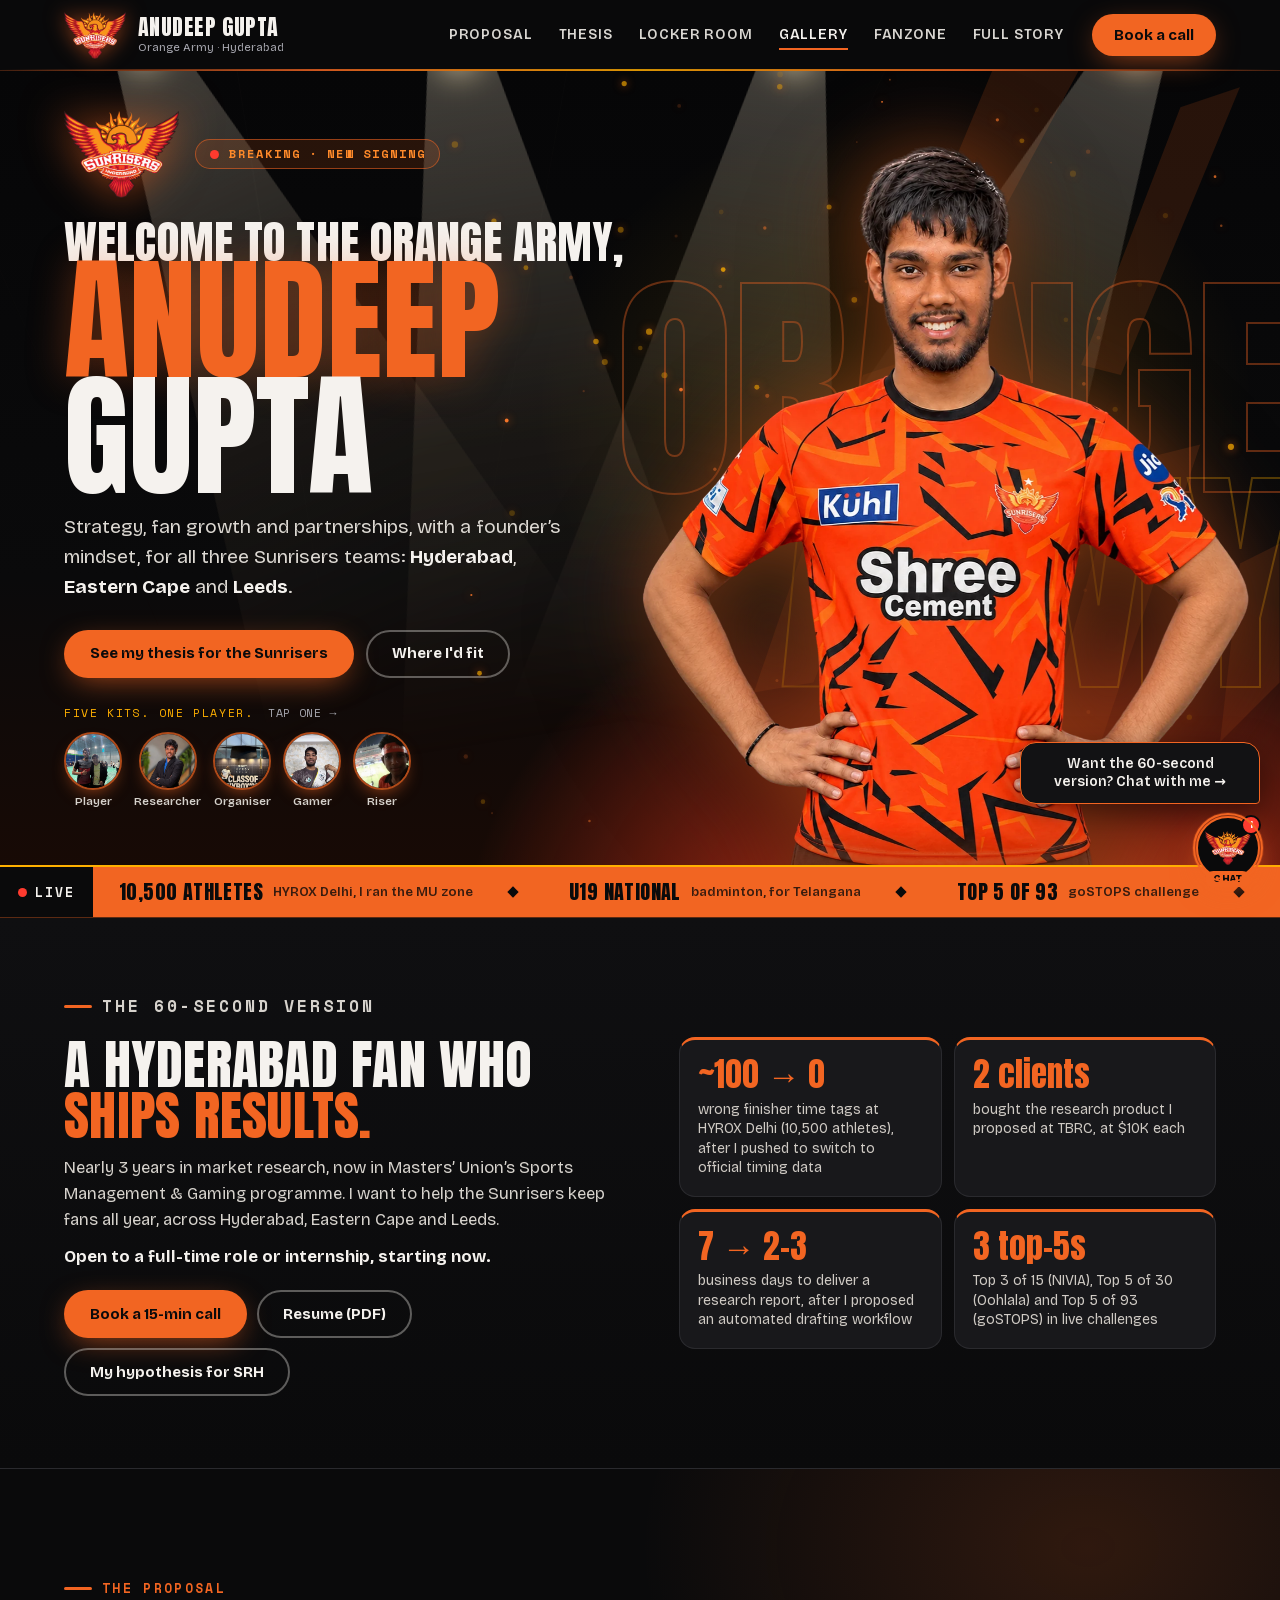
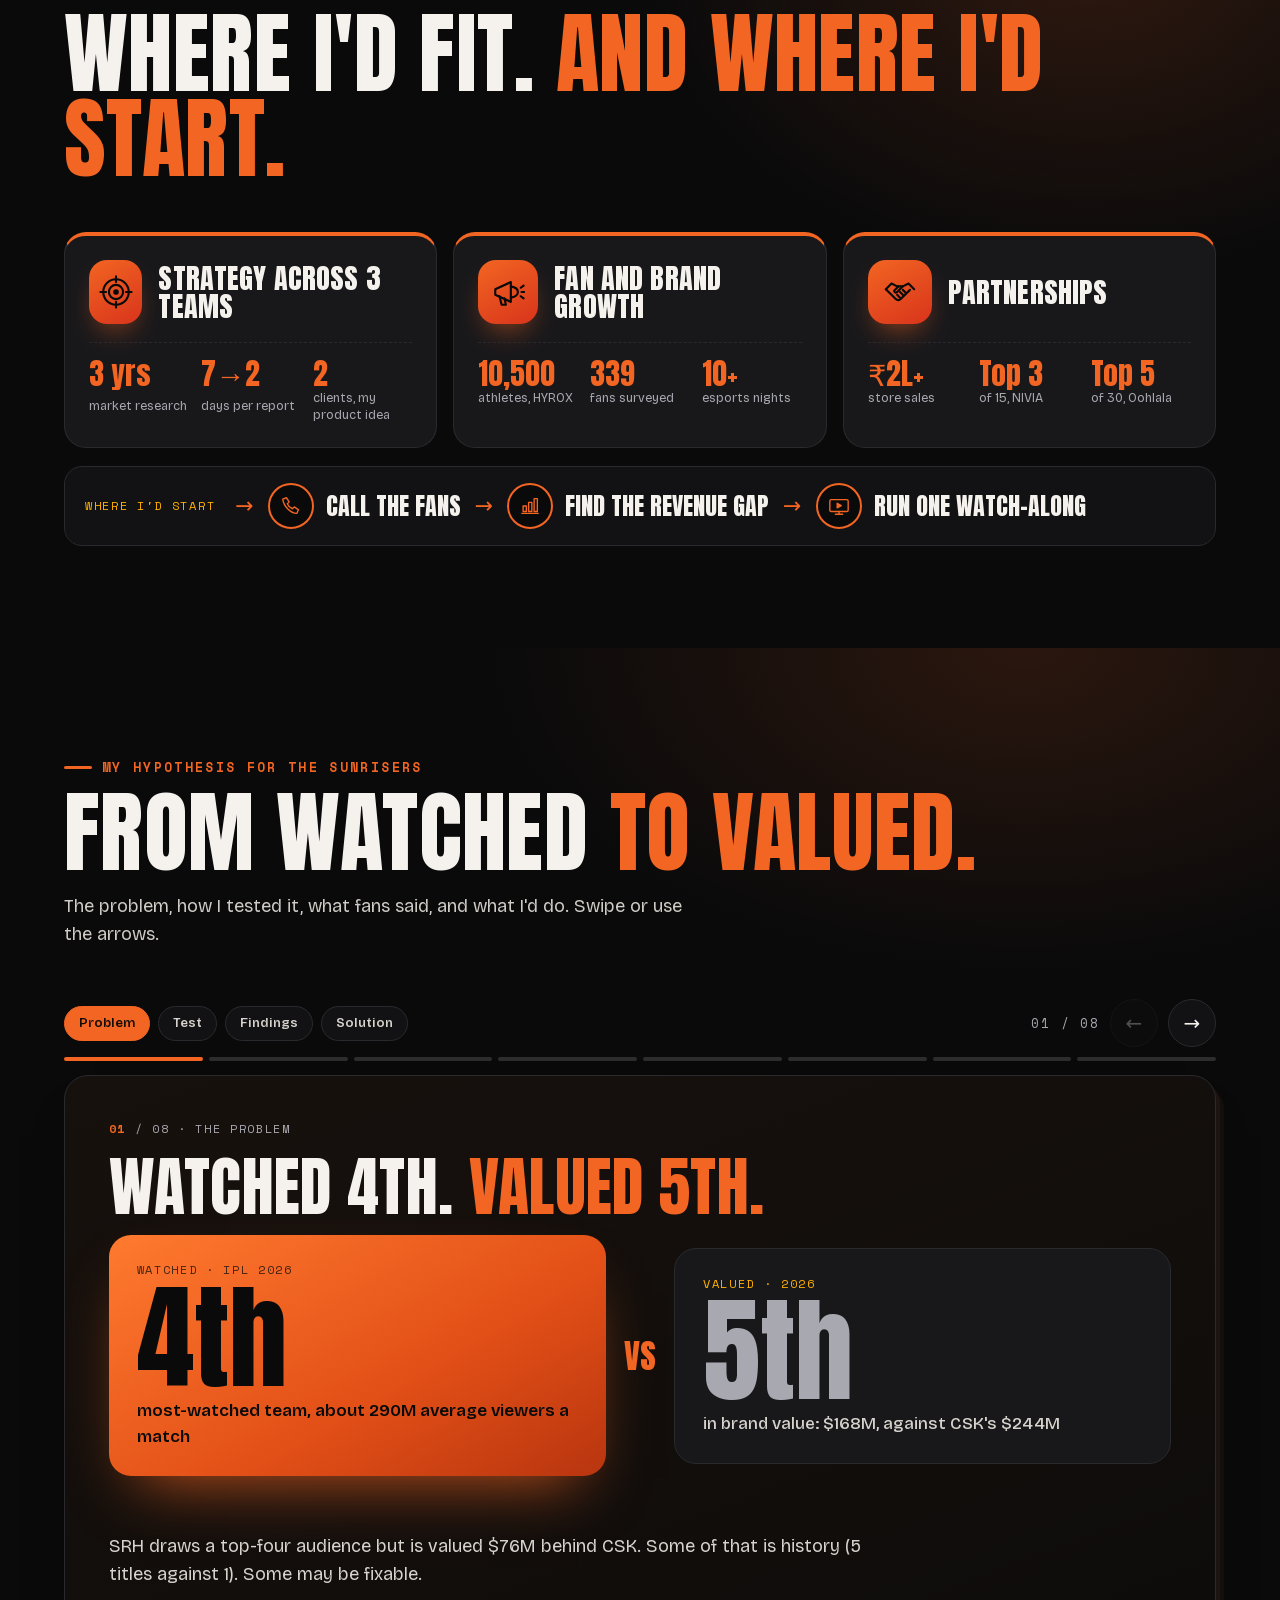
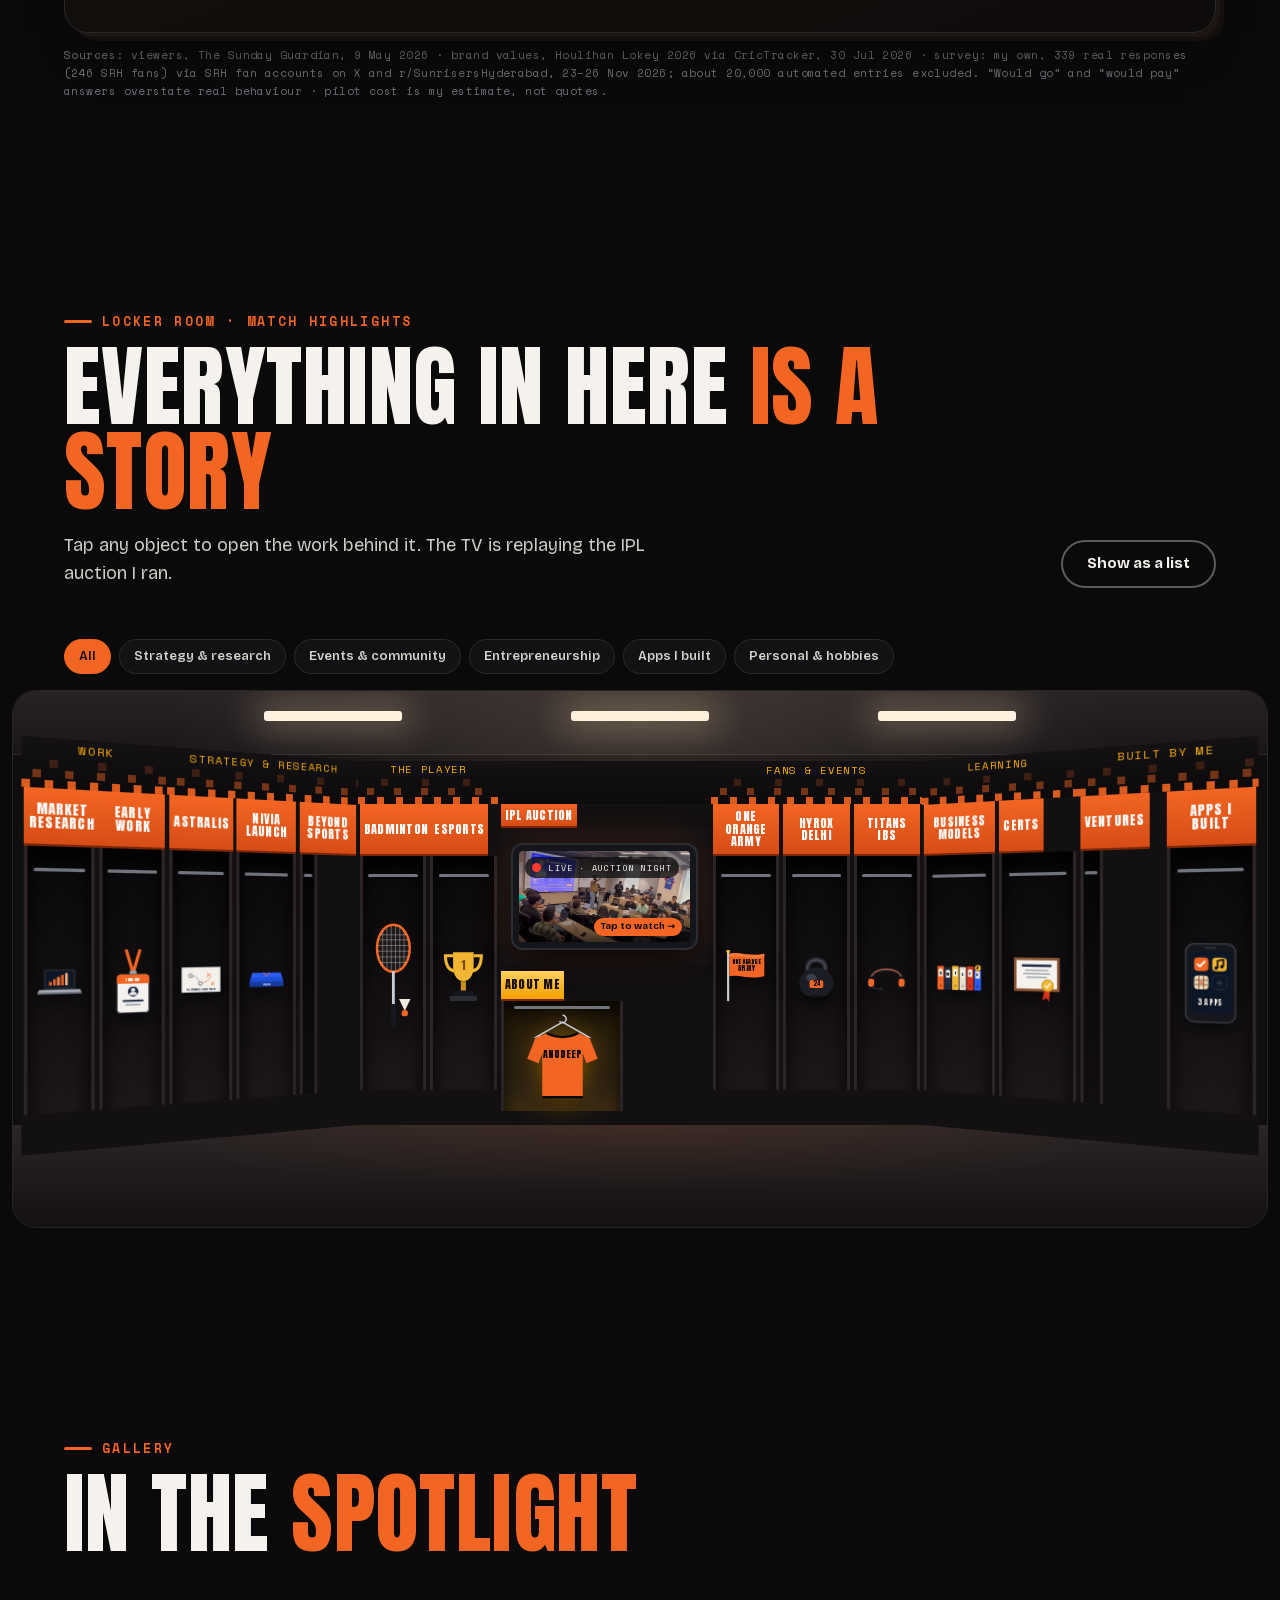
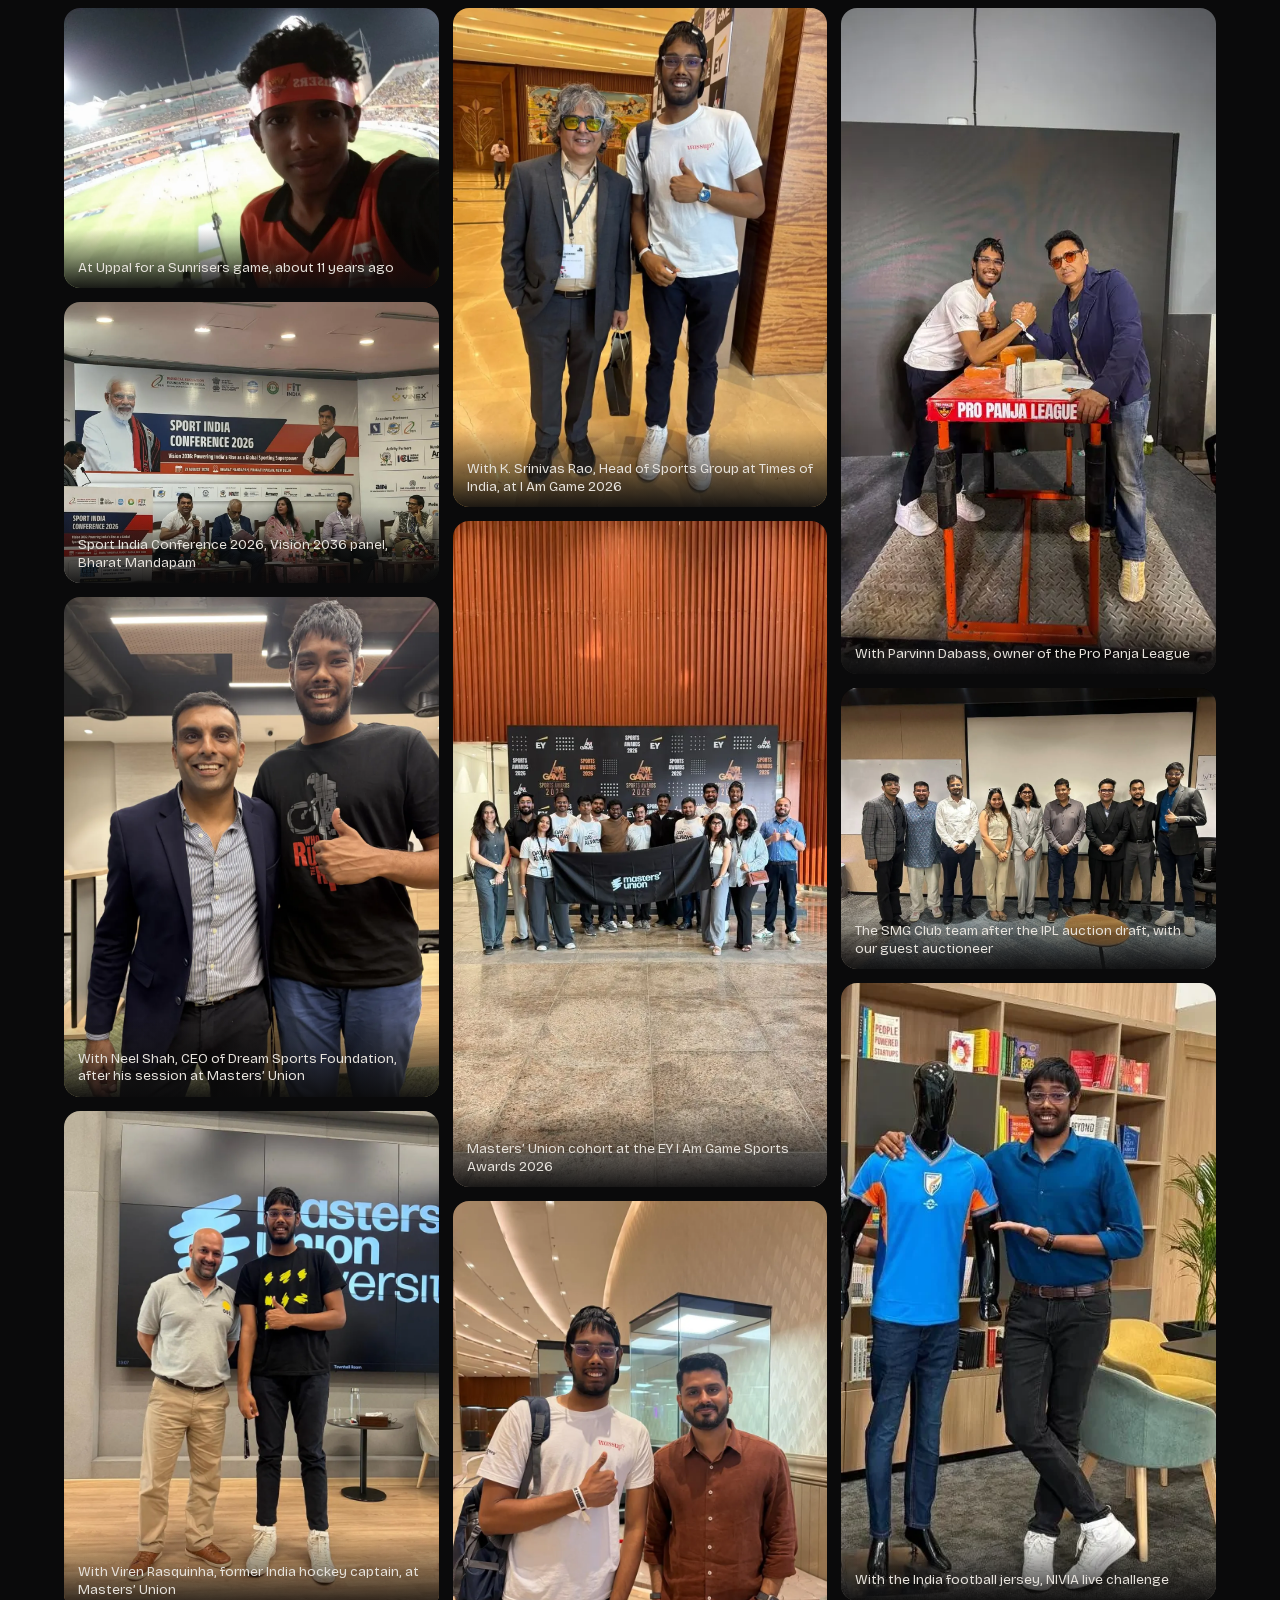
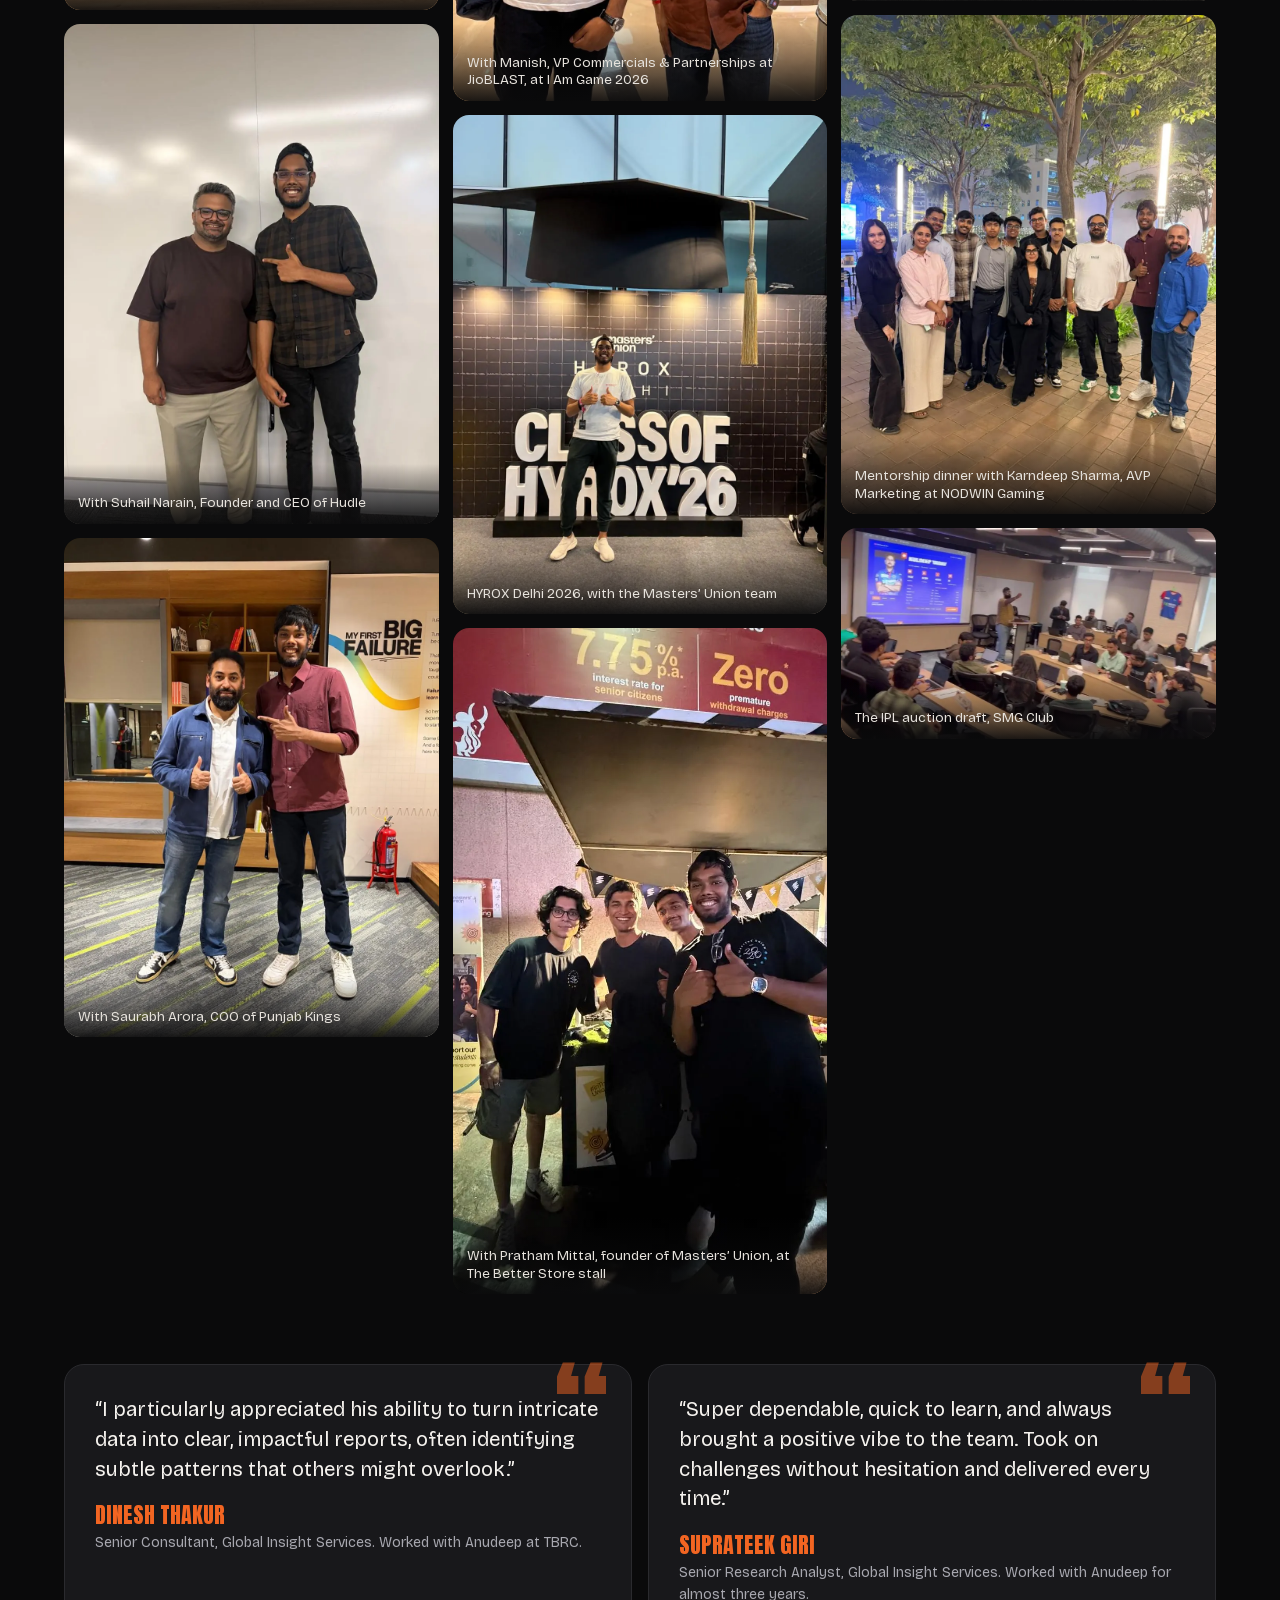
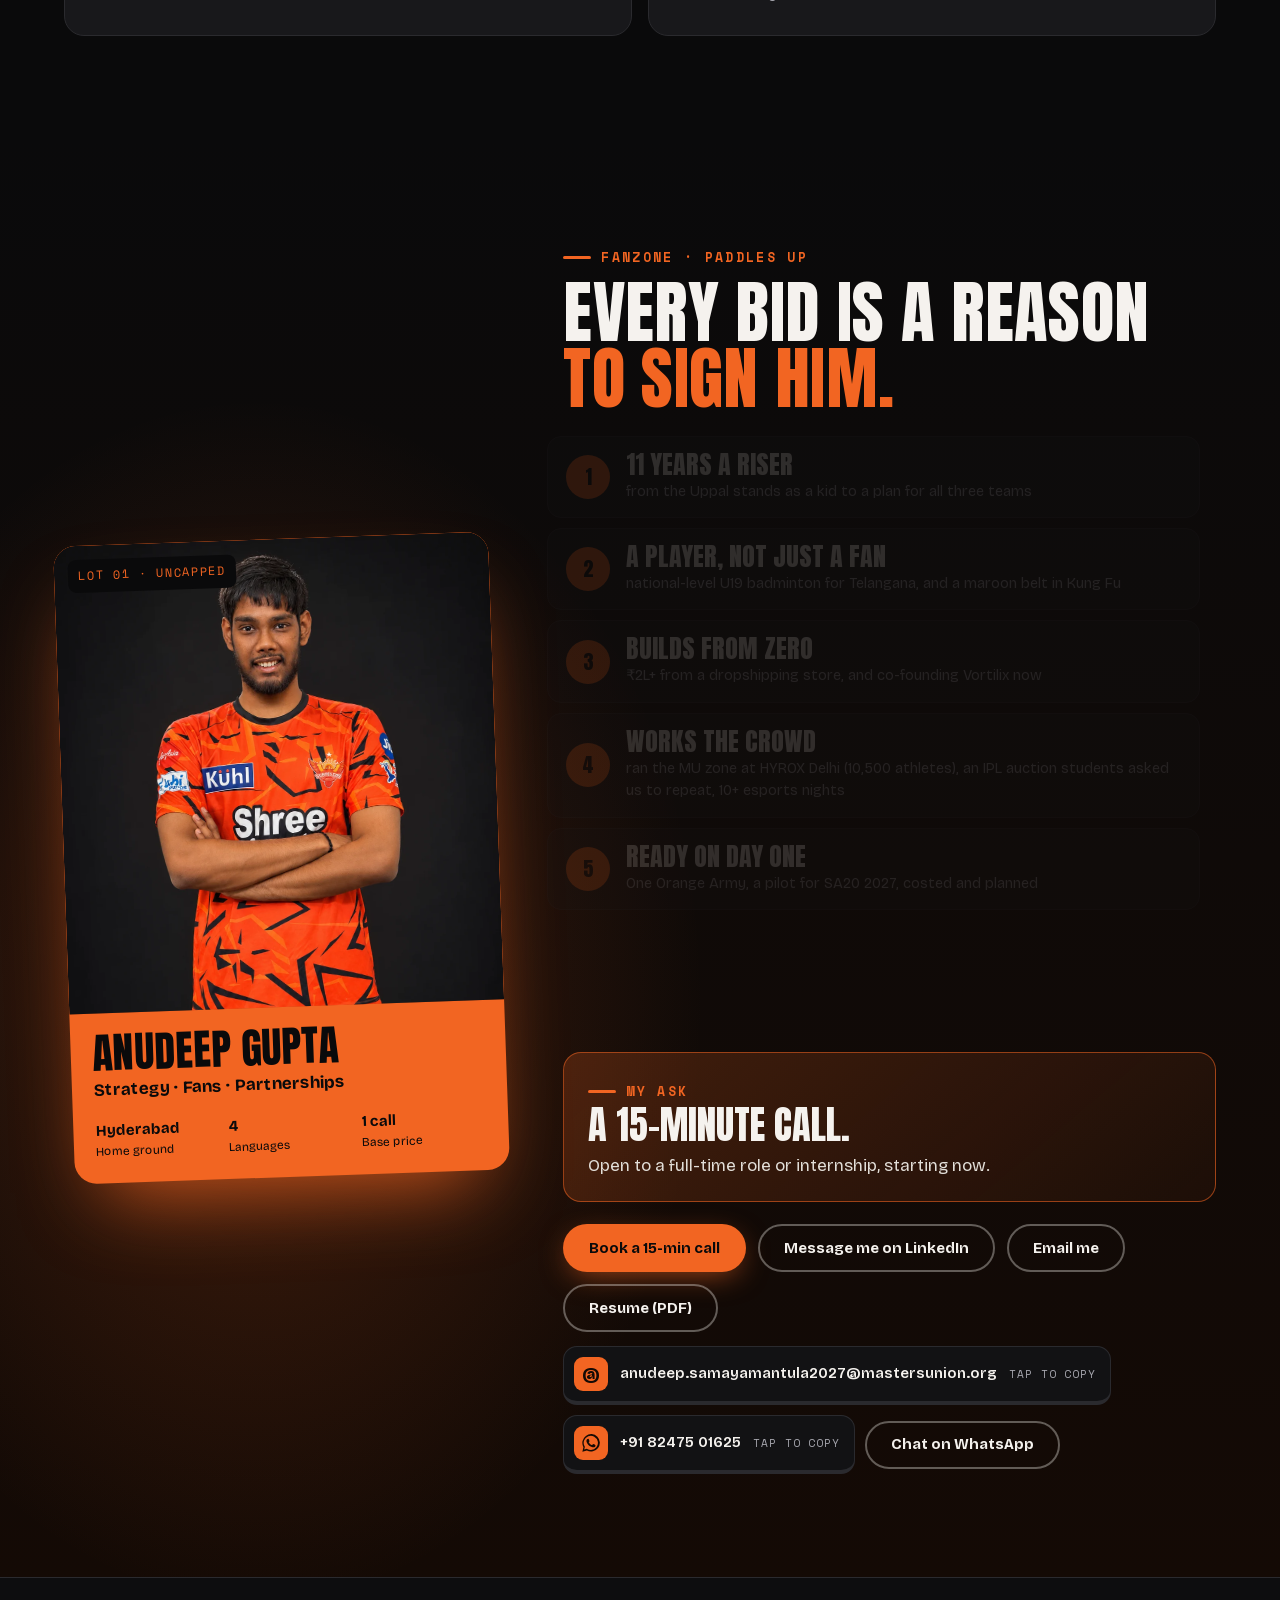
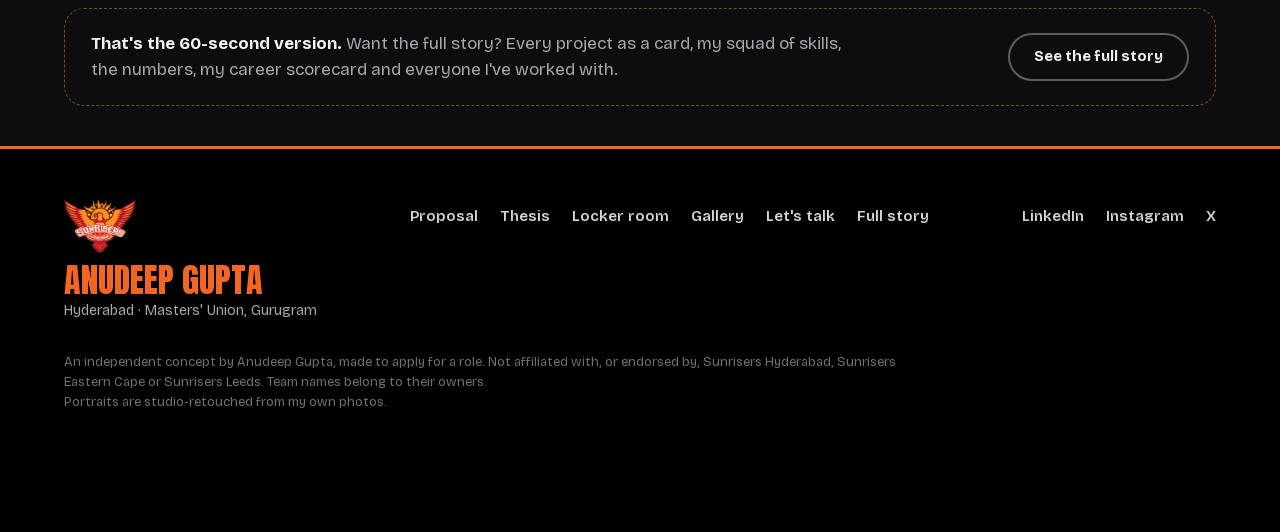
==== commit a4a92bdf: "Hero: clean transparent cutouts with fixed neck joint (both poses) Co-Authored-By: Claude Opus 5.5 <" ====
--- a/srh/index.html
+++ b/srh/index.html
@@ -11,9 +11,9 @@
 <link rel="apple-touch-icon" href="media/logos/apple-touch-icon.png">
 <meta name="theme-color" content="#0a0a0b">
 <link rel="preload" href="fonts/anton-latin.woff2" as="font" type="font/woff2" crossorigin>
-<link rel="preload" href="media/photos/hero-hips.webp?v=5" as="image">
+<link rel="preload" href="media/photos/hero-hips.webp?v=6" as="image">
 <link rel="stylesheet" href="fonts/fonts.css">
-<link rel="stylesheet" href="v3.css?v=1795717258">
+<link rel="stylesheet" href="v3.css?v=1795719002">
 <noscript><style>.hero-copy>*,.hero-me,.hero-heat,.hero-word,.hero-shards,[data-reveal],.bids li{opacity:1!important;transform:none!important}</style></noscript>
 </head>
 <body class="intro">
@@ -49,9 +49,9 @@
   <div class="lights" aria-hidden="true"><i class="beam b1"></i><i class="beam b2"></i><i class="beam b3"></i><i class="beam b4"></i></div>
   <canvas class="embers" id="embers" aria-hidden="true"></canvas>
   <div class="hero-word" aria-hidden="true"><span>ORANGE</span><span>ARMY</span></div>
-  <img class="hero-me" src="media/photos/hero-hips.webp?v=5" alt="Anudeep Gupta in the Sunrisers Hyderabad jersey" width="1042" height="1393">
+  <img class="hero-me" src="media/photos/hero-hips.webp?v=6" alt="Anudeep Gupta in the Sunrisers Hyderabad jersey" width="1114" height="1401">
   <canvas class="hero-glitch" id="hero-glitch" aria-hidden="true"></canvas>
-  <img class="hero-me hero-alt" src="media/photos/hero-arms.webp?v=5" alt="" aria-hidden="true" width="1042" height="1393" loading="eager">
+  <img class="hero-me hero-alt" src="media/photos/hero-arms.webp?v=6" alt="" aria-hidden="true" width="1114" height="1401" loading="eager">
   <div class="hero-copy">
     <div class="crest-row"><img class="hero-crest" src="media/logos/srh-logo.webp" alt="Sunrisers Hyderabad" width="640" height="481"><p class="tag"><i class="live" aria-hidden="true"></i>Breaking · New signing</p></div>
     <h1><span class="h1-a">Welcome to the Orange Army,</span><span class="h1-b">Anudeep <em>Gupta</em></span></h1>
@@ -450,6 +450,6 @@
 <script src="vendor/gsap.min.js"></script>
 <script src="vendor/ScrollTrigger.min.js"></script>
 <script src="vendor/lenis.min.js"></script>
-<script src="v3.js?v=1795717258"></script>
+<script src="v3.js?v=1795719002"></script>
 </body>
 </html>
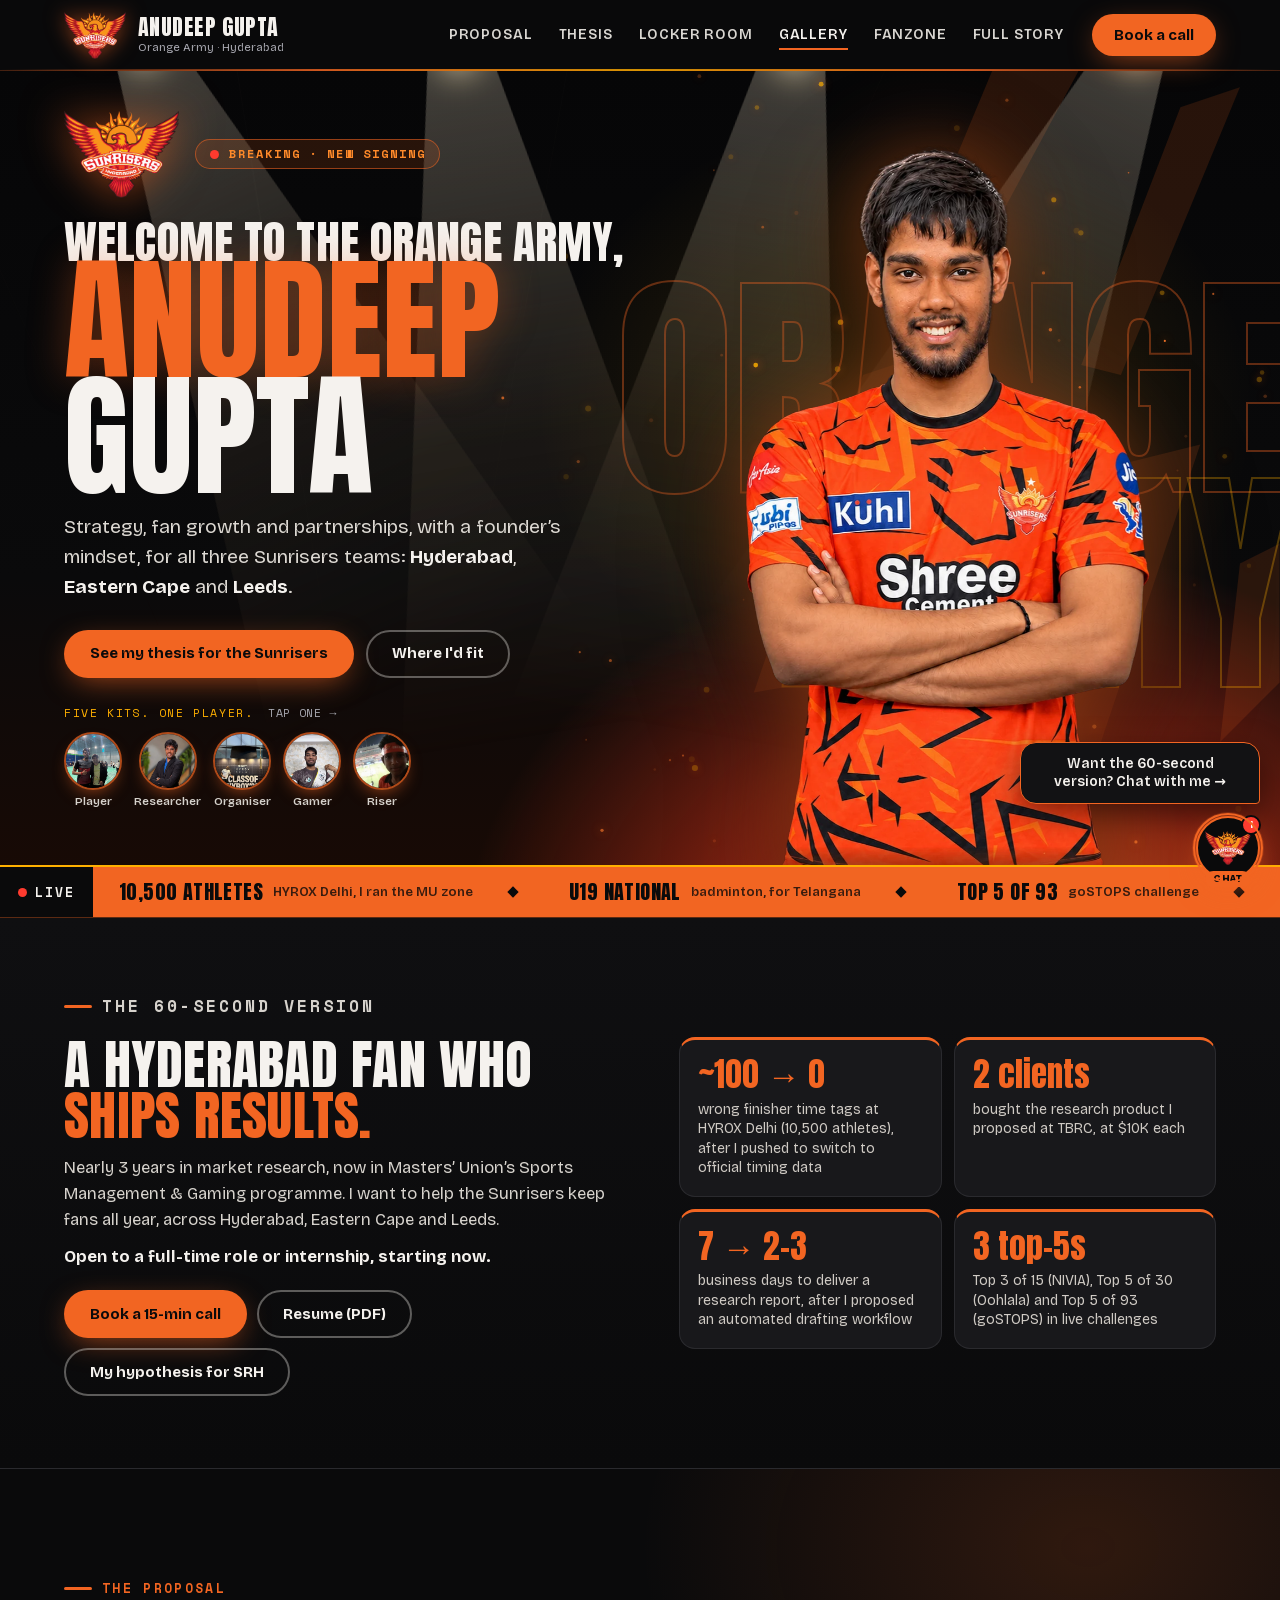
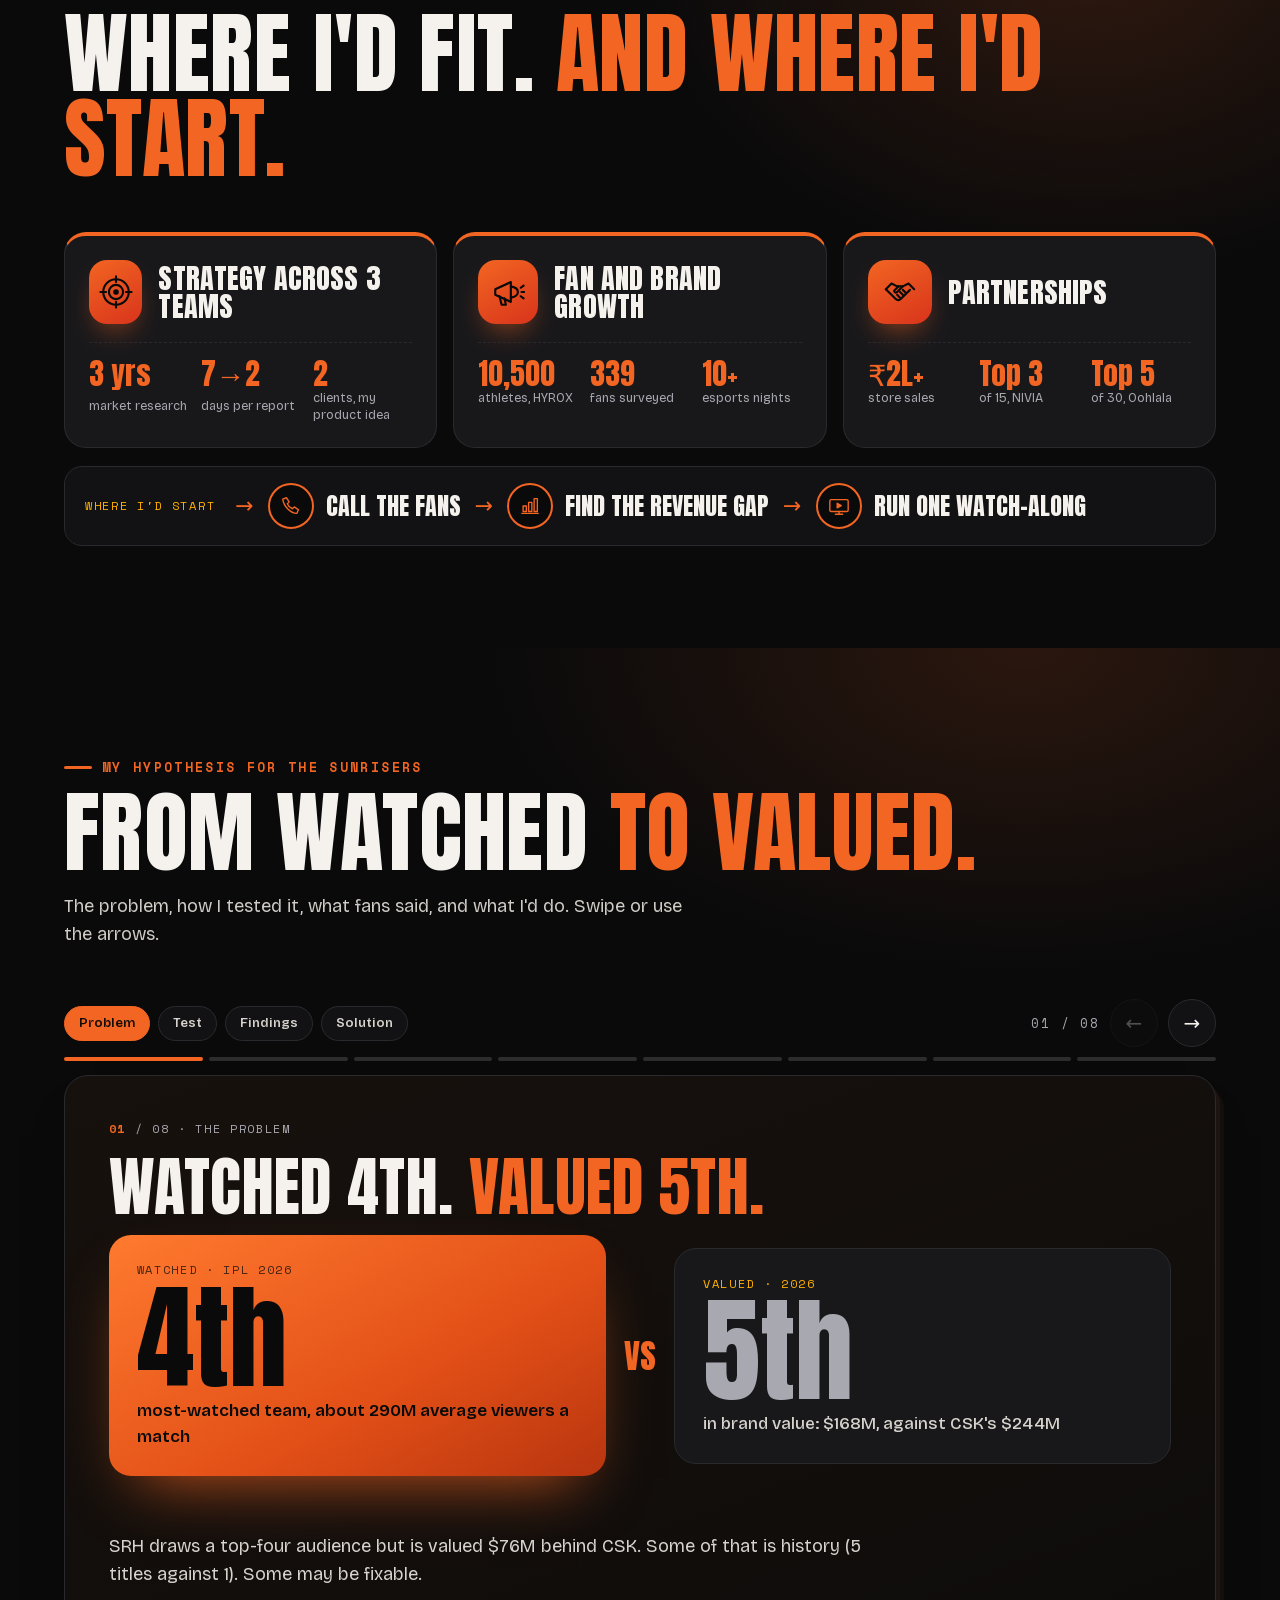
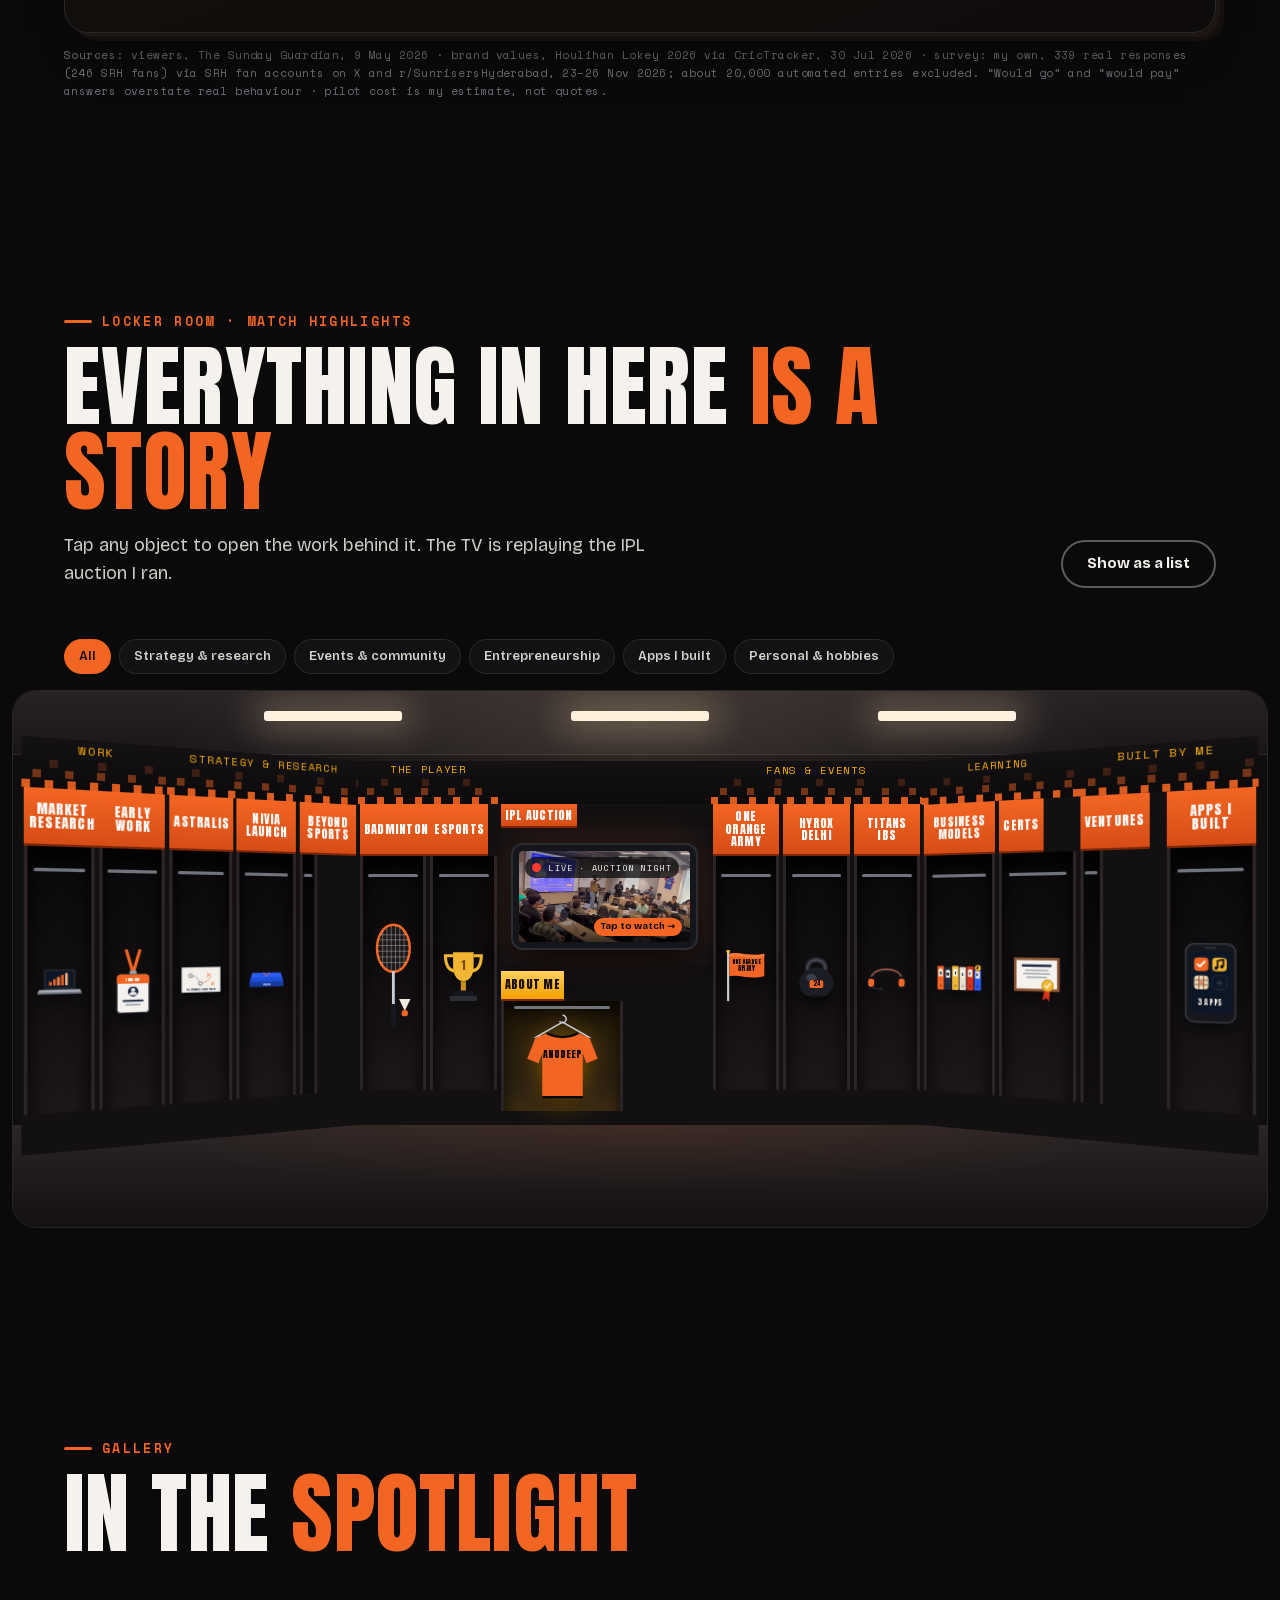
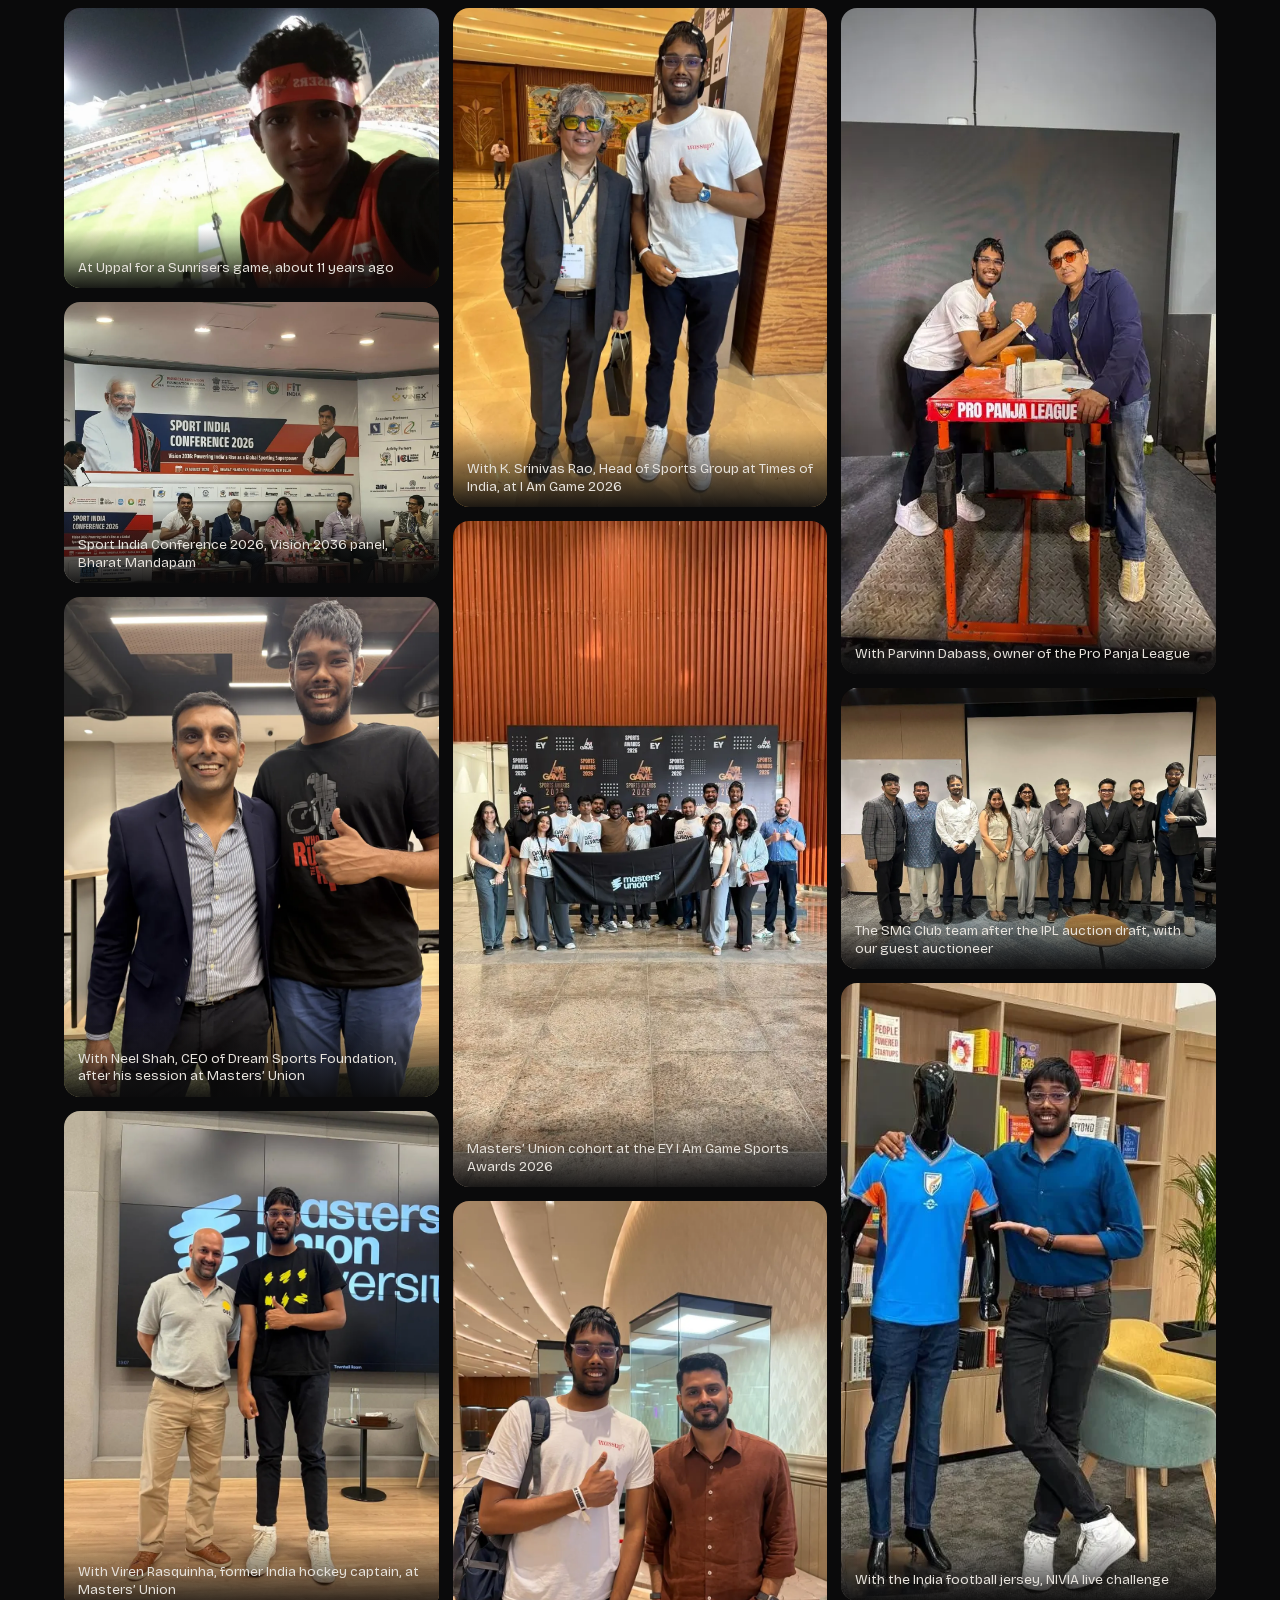
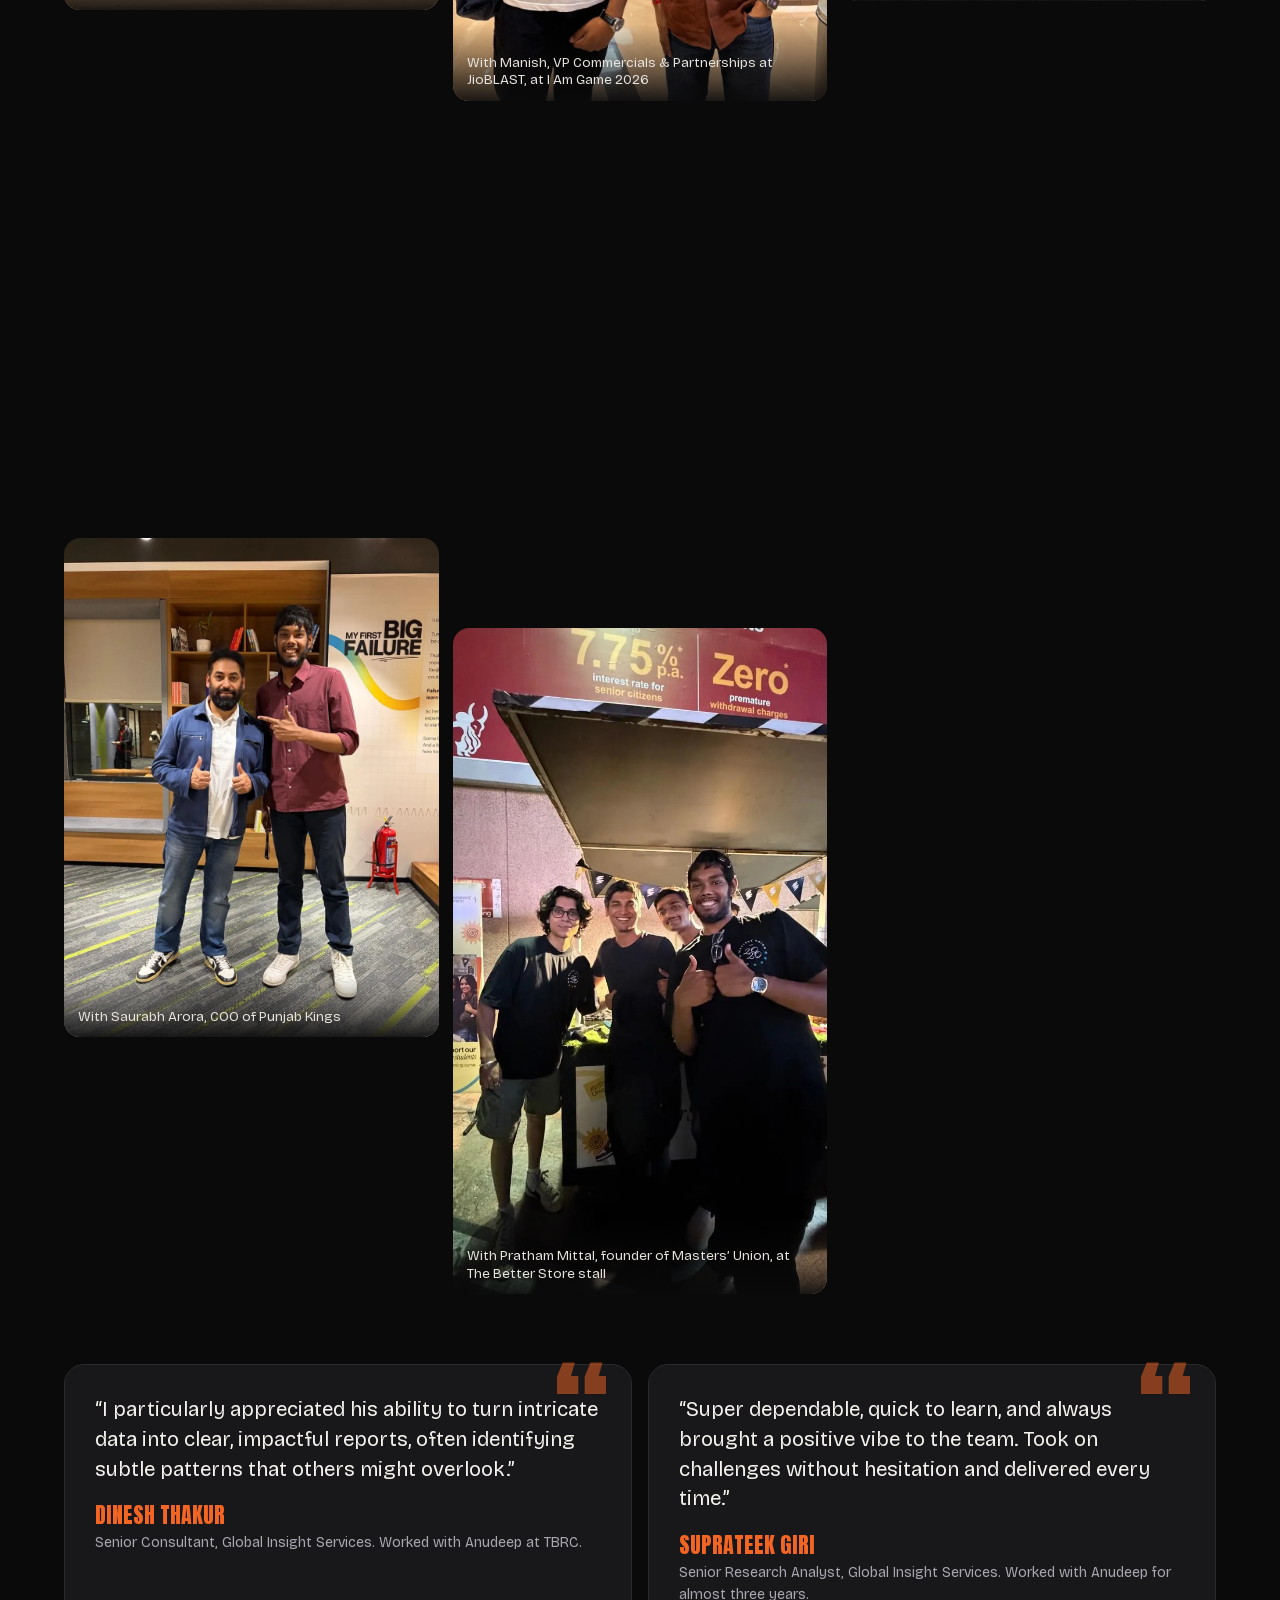
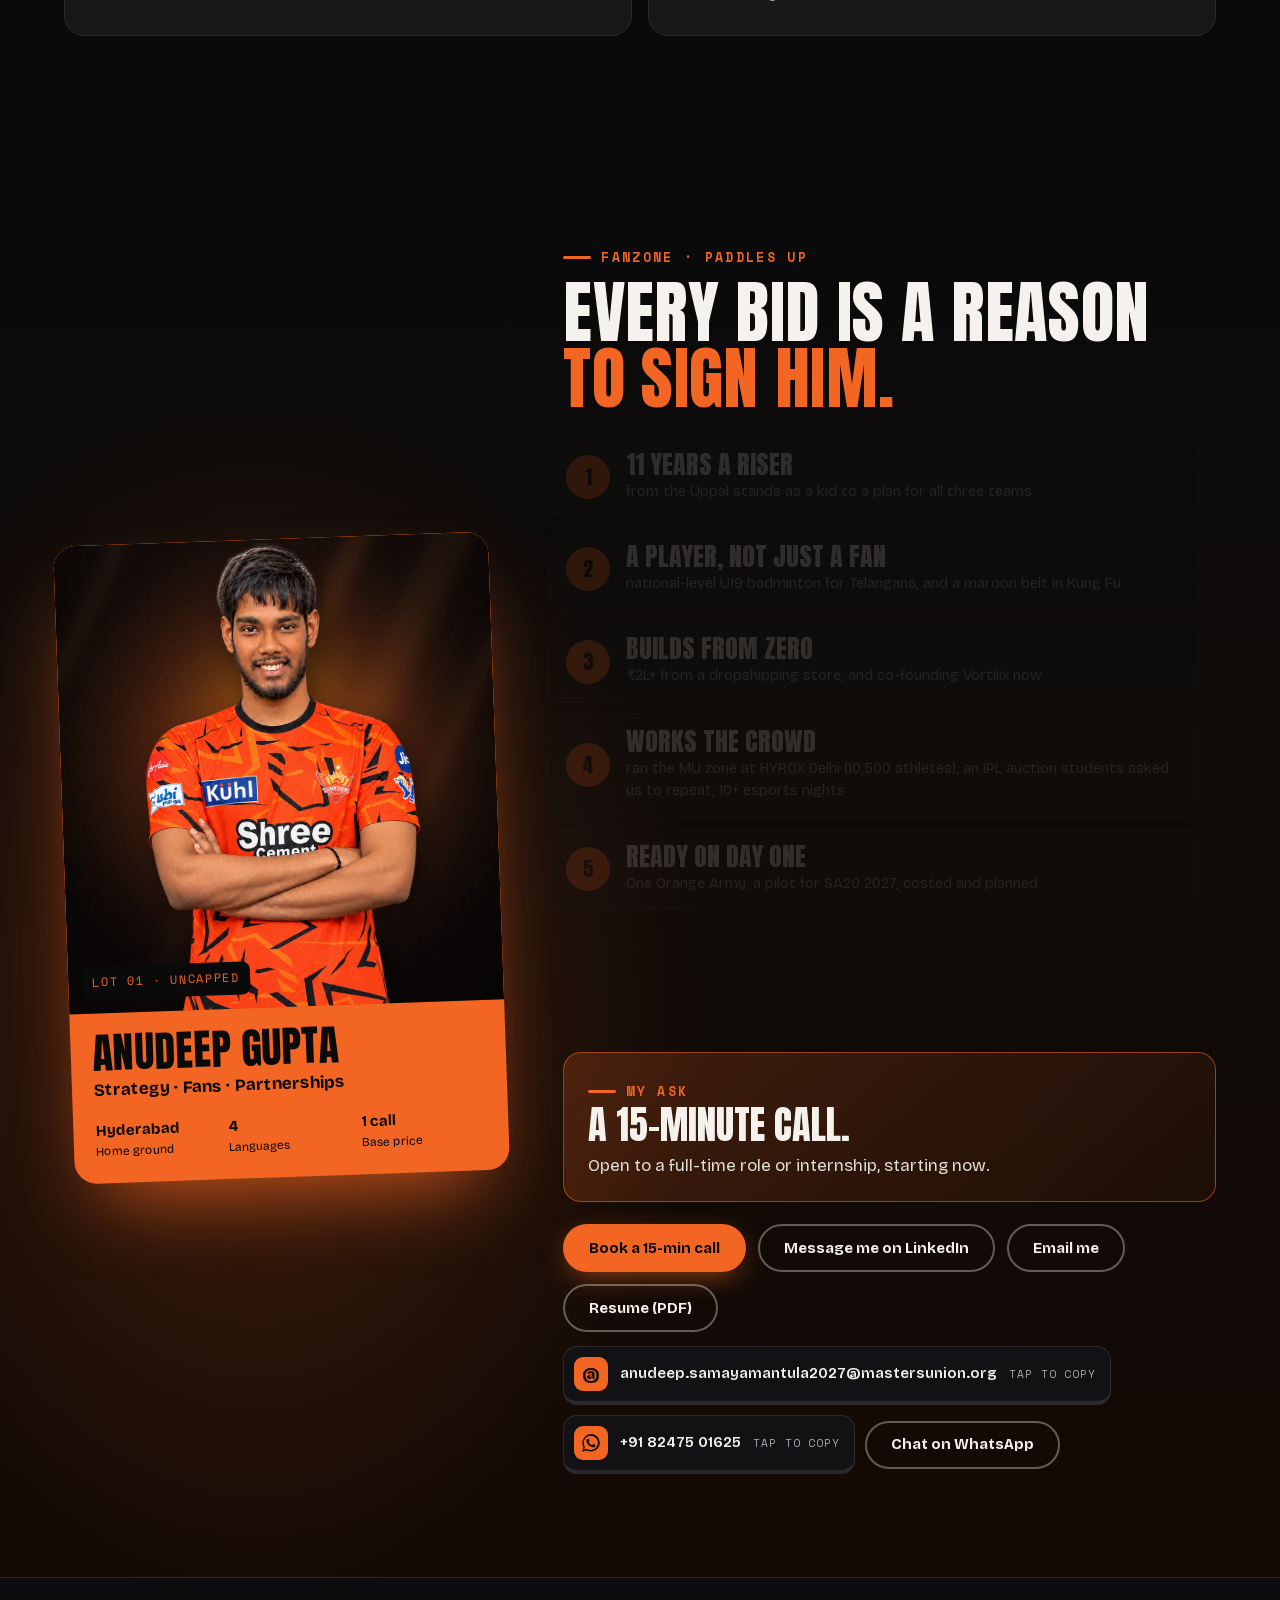
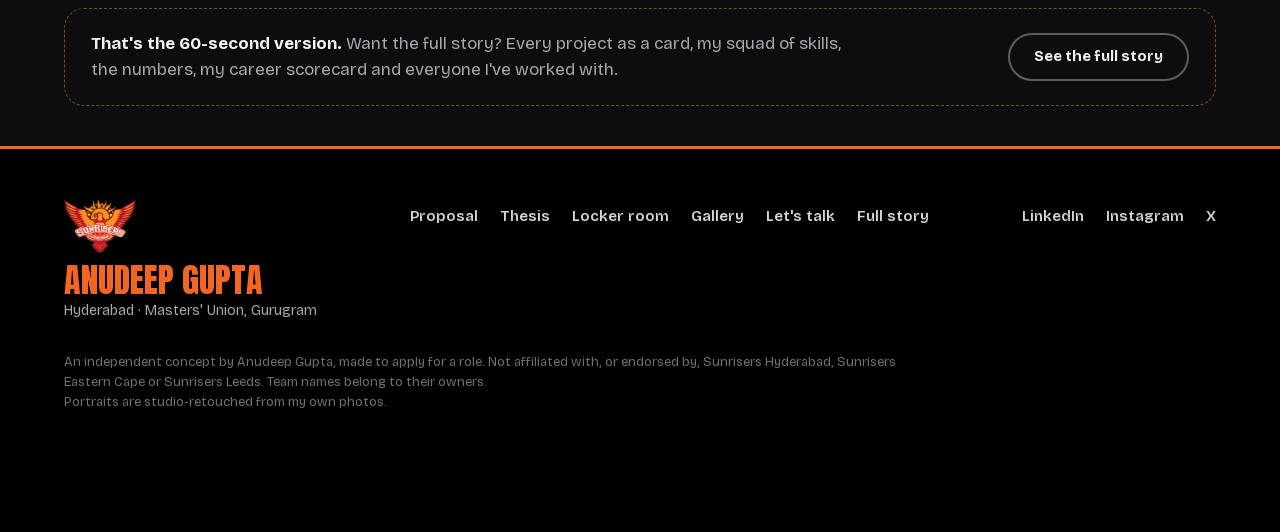
==== commit d72fa454: "Fanzone lot photo: new smiling arms-crossed pose on an orange glow; Orange Army card uses mic photo " ====
--- a/srh/index.html
+++ b/srh/index.html
@@ -13,7 +13,7 @@
 <link rel="preload" href="fonts/anton-latin.woff2" as="font" type="font/woff2" crossorigin>
 <link rel="preload" href="media/photos/hero-hips.webp?v=6" as="image">
 <link rel="stylesheet" href="fonts/fonts.css">
-<link rel="stylesheet" href="v3.css?v=1795719002">
+<link rel="stylesheet" href="v3.css?v=1795719558">
 <noscript><style>.hero-copy>*,.hero-me,.hero-heat,.hero-word,.hero-shards,[data-reveal],.bids li{opacity:1!important;transform:none!important}</style></noscript>
 </head>
 <body class="intro">
@@ -284,7 +284,7 @@
 <!-- ============================== FANZONE (auction finale + contact) ============================== -->
 <section class="sec fan" id="fanzone" aria-labelledby="fan-h">
   <div class="lot" id="lot">
-    <div class="lot-photo"><img src="media/photos/portrait-arms.webp?v=1795635861" alt="Anudeep in the Sunrisers Hyderabad jersey, arms crossed" loading="lazy"><span class="mono lot-tag">Lot 01 · Uncapped</span></div>
+    <div class="lot-photo"><img src="media/photos/portrait-arms.webp?v=1795719521" alt="Anudeep in the Sunrisers Hyderabad jersey, arms crossed" loading="lazy"><span class="mono lot-tag">Lot 01 · Uncapped</span></div>
     <div class="lot-body">
       <b class="lot-name">Anudeep Gupta</b>
       <span>Strategy · Fans · Partnerships</span>
@@ -450,6 +450,6 @@
 <script src="vendor/gsap.min.js"></script>
 <script src="vendor/ScrollTrigger.min.js"></script>
 <script src="vendor/lenis.min.js"></script>
-<script src="v3.js?v=1795719002"></script>
+<script src="v3.js?v=1795719558"></script>
 </body>
 </html>
--- a/srh/v3.css
+++ b/srh/v3.css
@@ -336,7 +336,7 @@
 .lot{max-width:440px;border-radius:22px;overflow:hidden;background:var(--or);color:#0a0a0b;box-shadow:0 40px 80px -30px rgba(242,101,34,.8);transform:rotate(-2deg)}
 .lot-photo{position:relative;aspect-ratio:4/4.3;background:#c4480f}
 .lot-photo img{width:100%;height:100%;object-fit:cover;object-position:50% 25%}
-.lot-tag{position:absolute;left:14px;top:14px;padding:7px 10px;border-radius:8px;background:#0a0a0b;color:var(--or)}
+.lot-tag{position:absolute;left:14px;bottom:14px;padding:7px 10px;border-radius:8px;background:#0a0a0b;color:var(--or)}
 .lot-body{padding:20px 22px 22px;display:flex;flex-direction:column;gap:4px}
 .lot-name{font:400 42px/.95 var(--disp);text-transform:uppercase}
 .lot-body>span{font-weight:700}
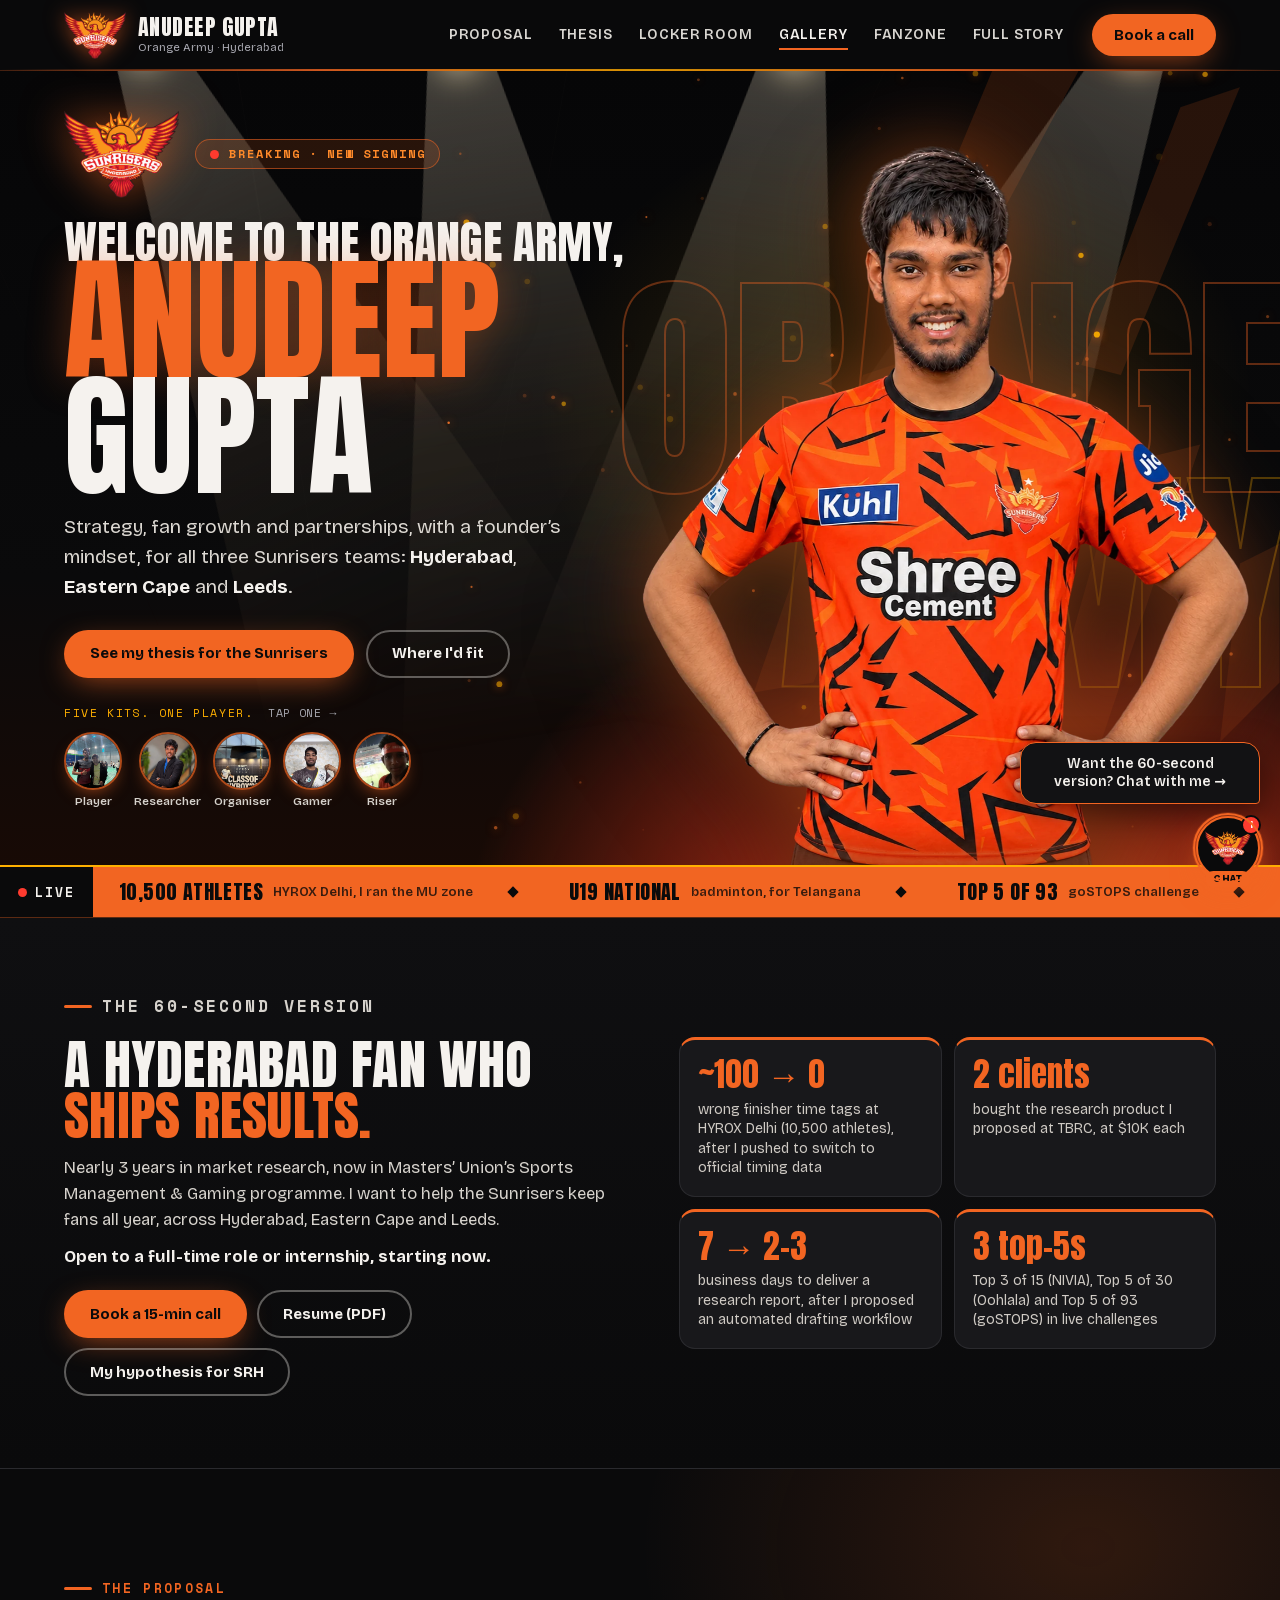
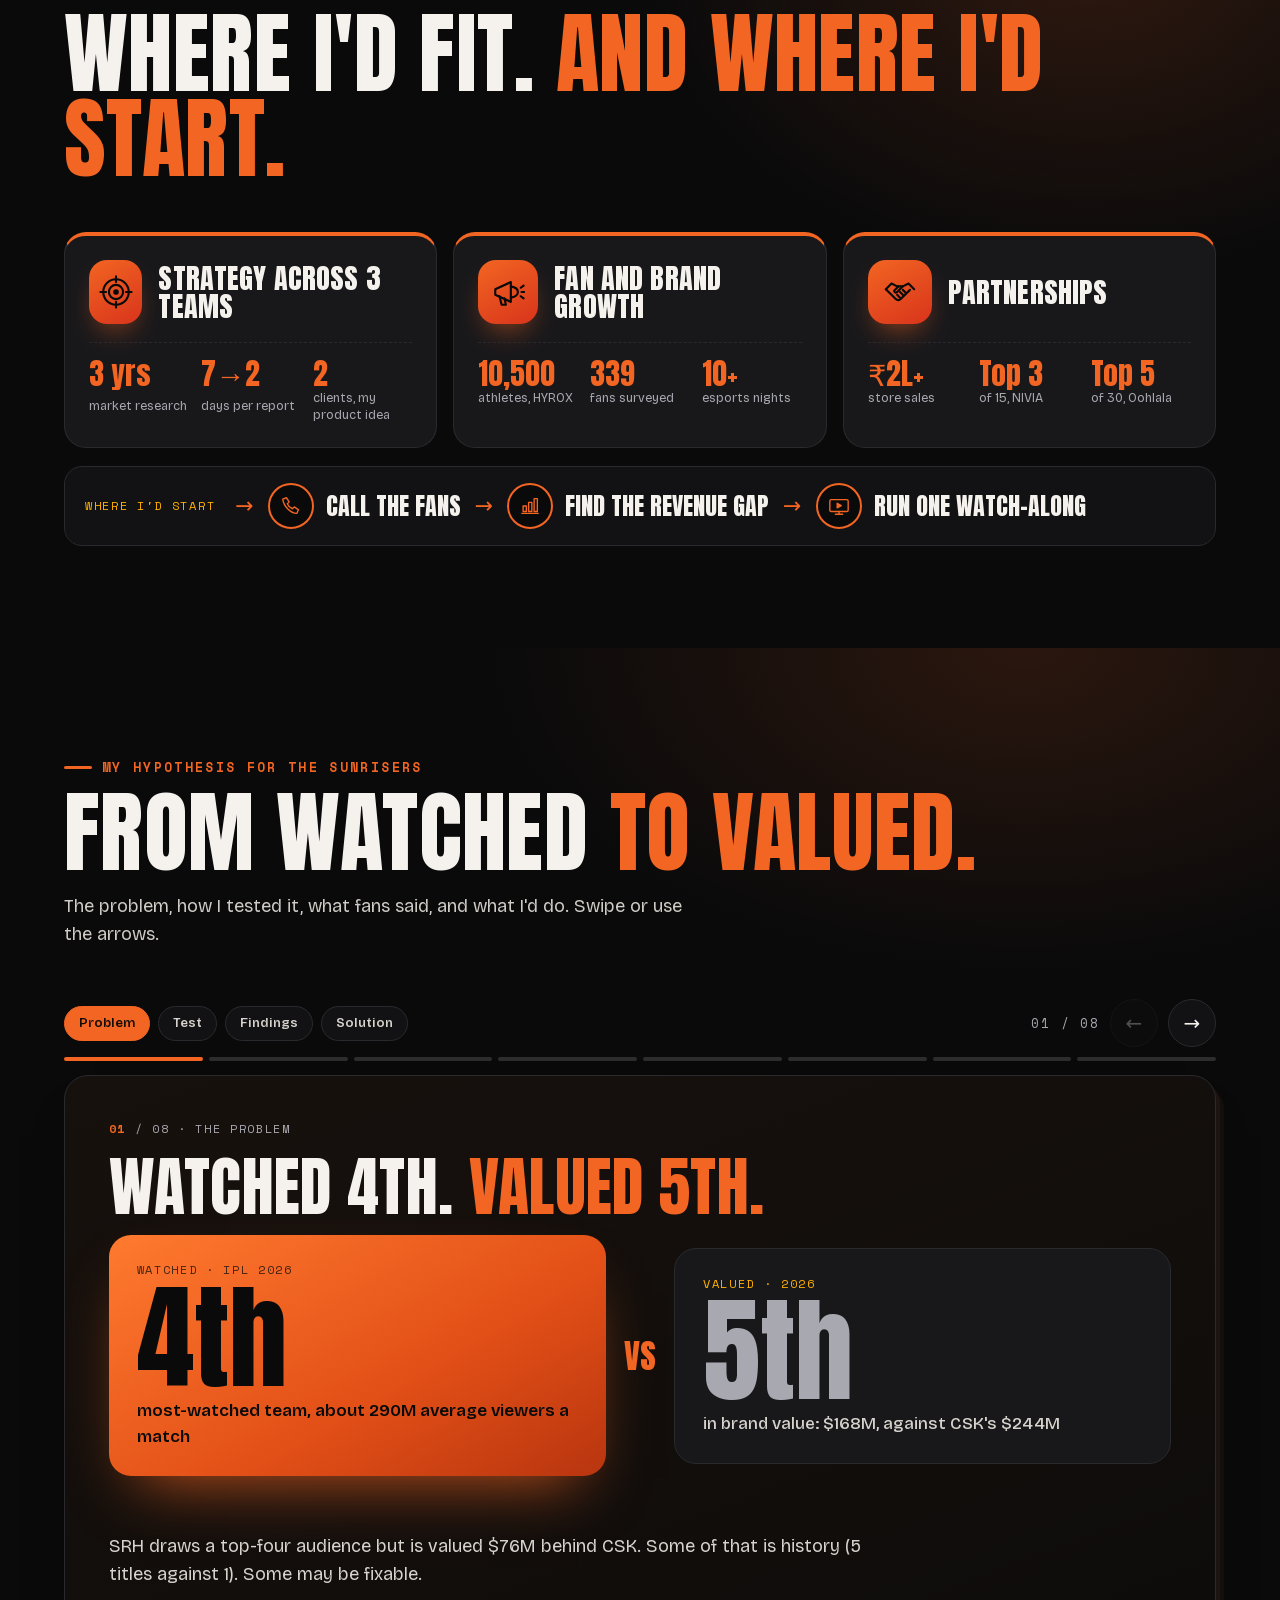
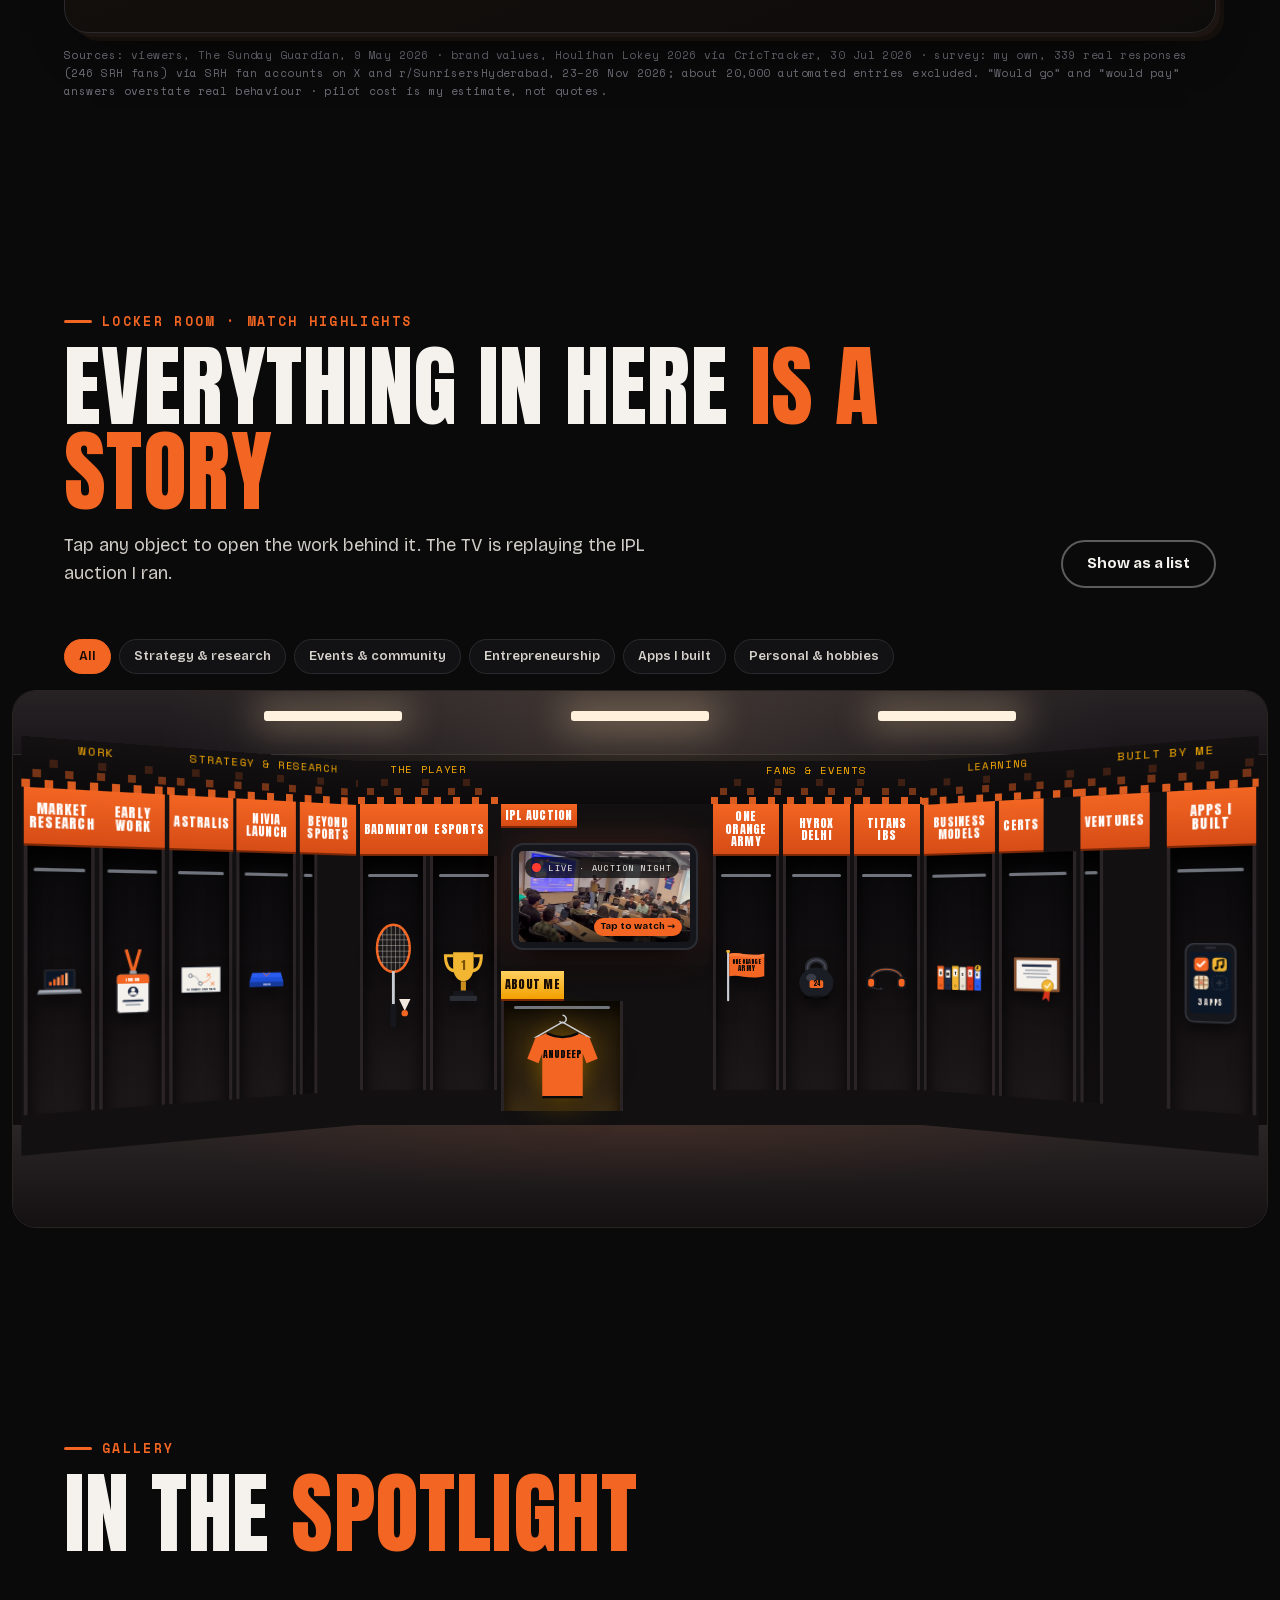
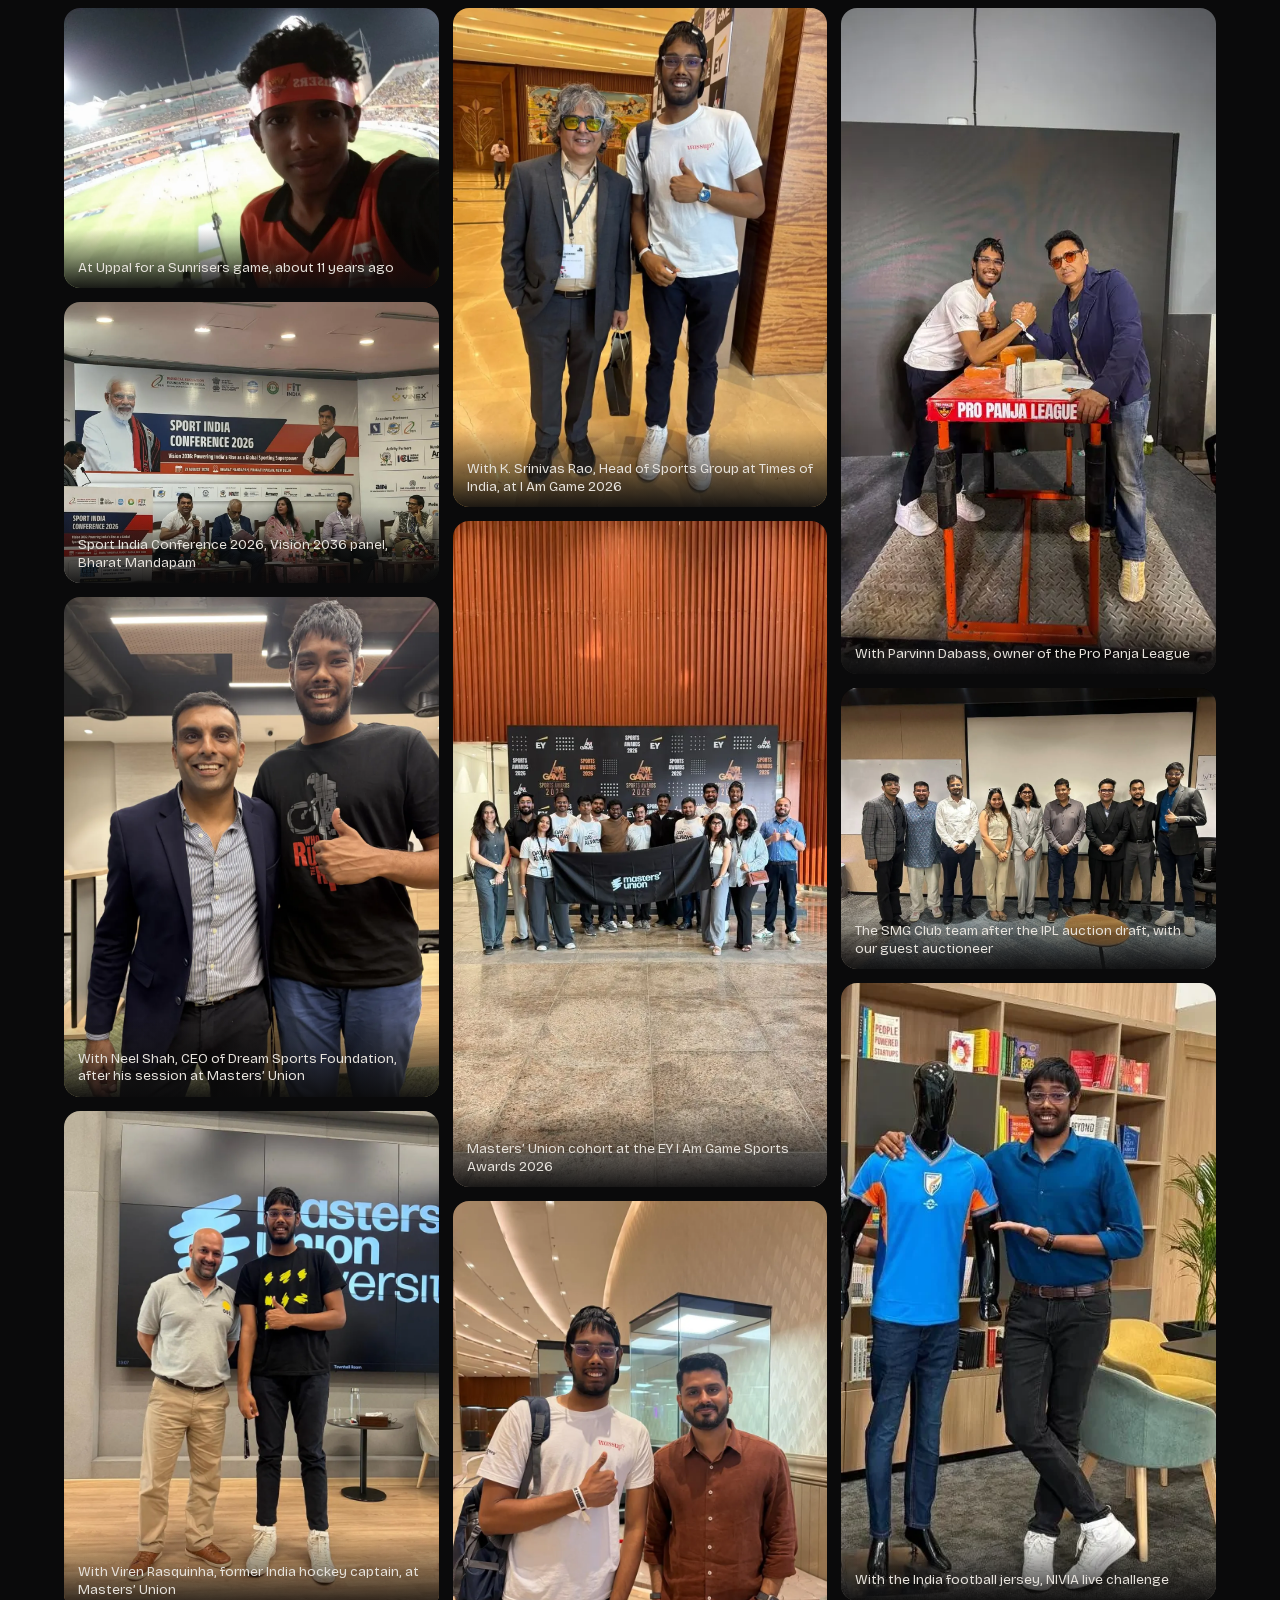
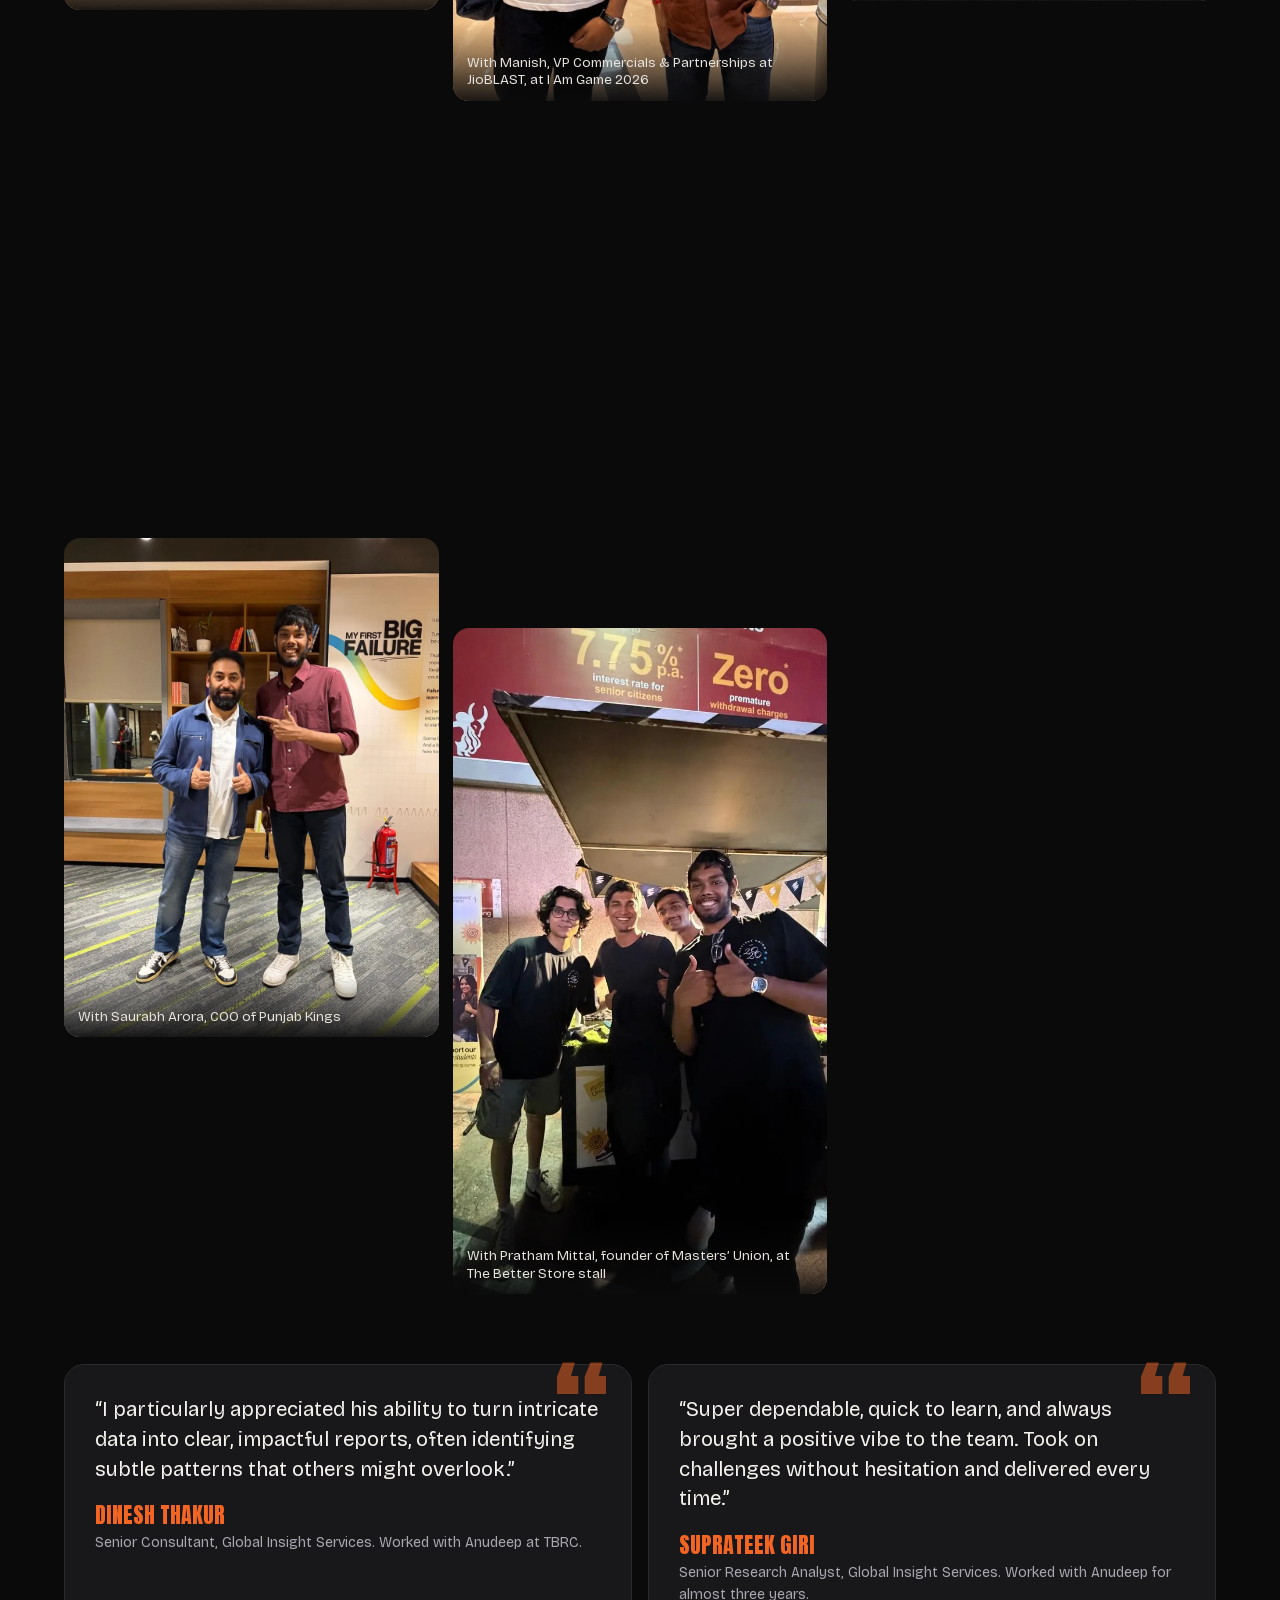
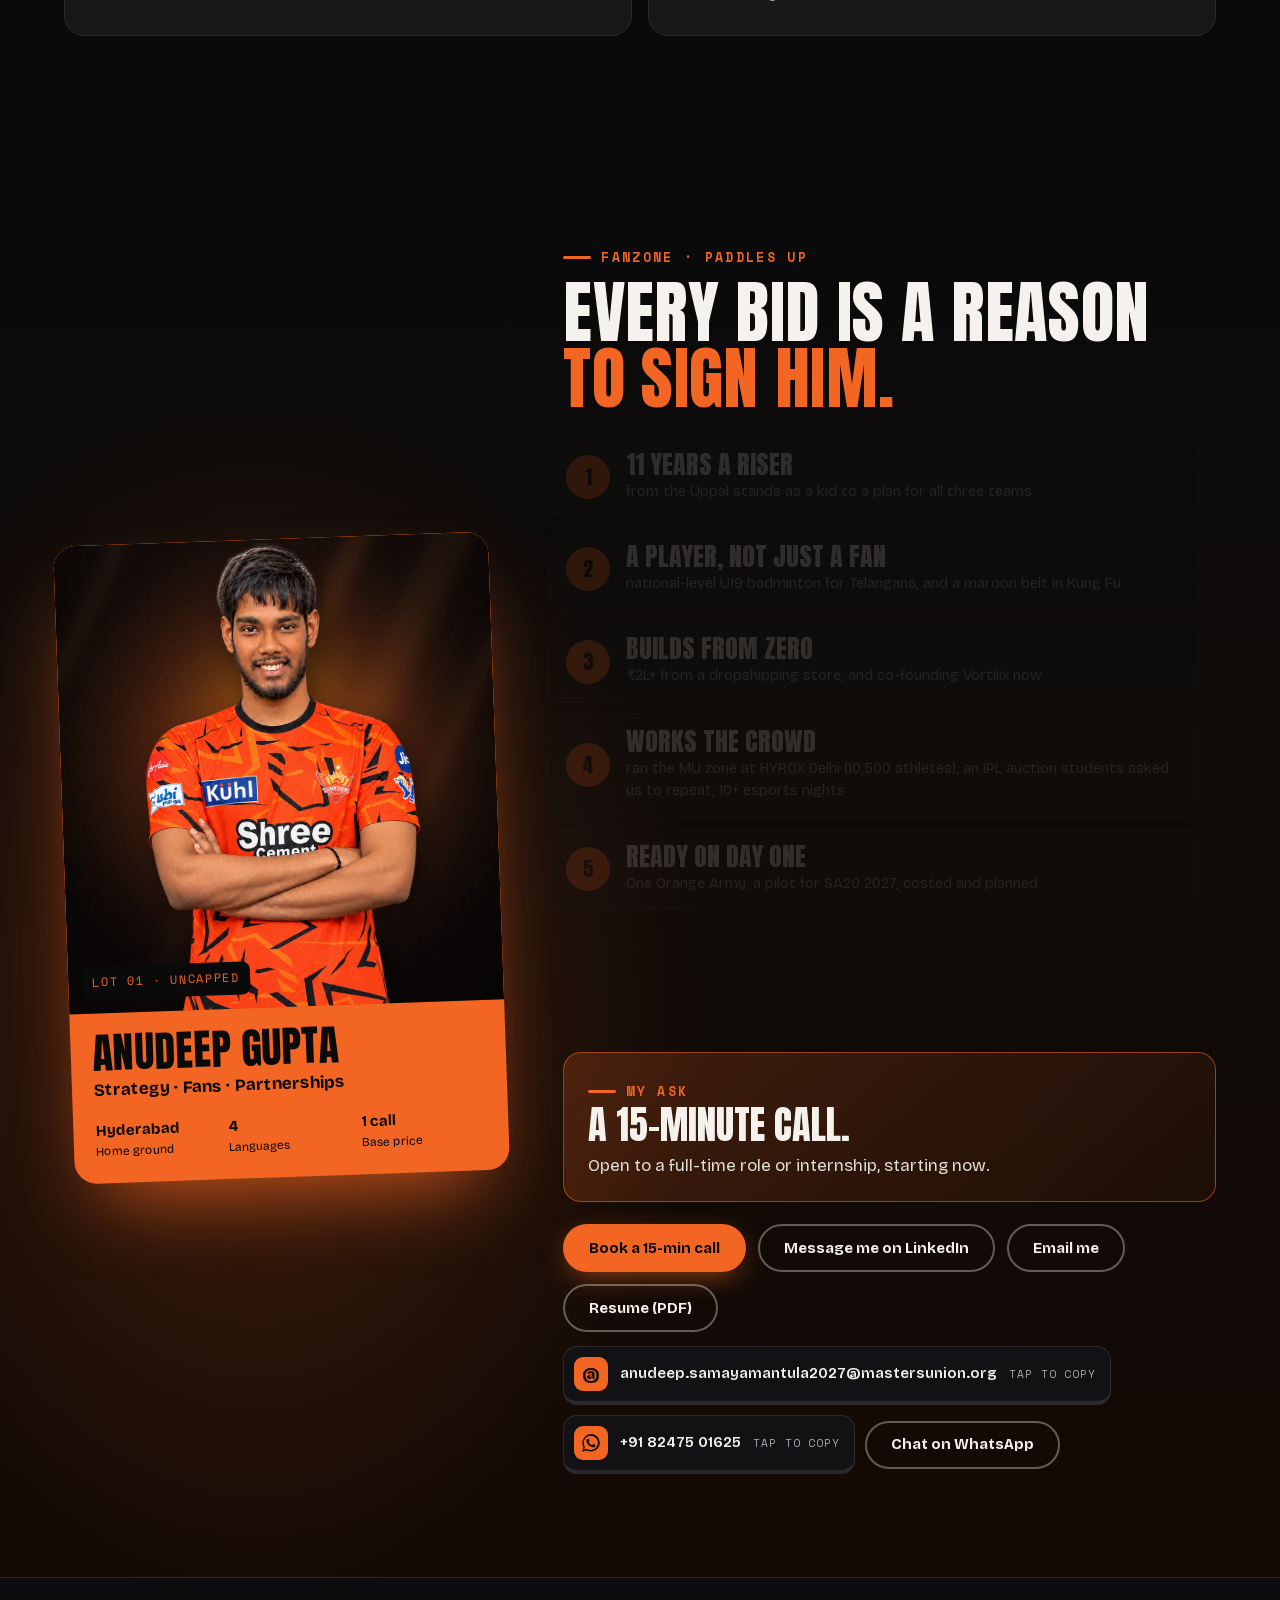
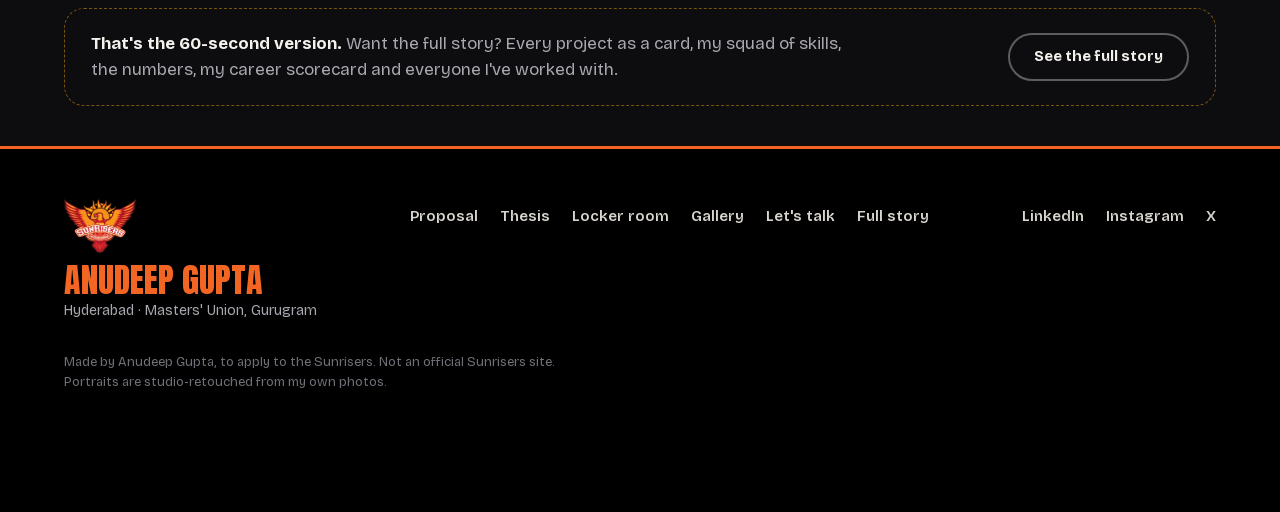
==== commit 3bc21504: "Footer line per review; esports year matches certificates (2020–21) Co-Authored-By: Claude Opus 5.5 " ====
--- a/srh/index.html
+++ b/srh/index.html
@@ -13,7 +13,7 @@
 <link rel="preload" href="fonts/anton-latin.woff2" as="font" type="font/woff2" crossorigin>
 <link rel="preload" href="media/photos/hero-hips.webp?v=6" as="image">
 <link rel="stylesheet" href="fonts/fonts.css">
-<link rel="stylesheet" href="v3.css?v=1795719558">
+<link rel="stylesheet" href="v3.css?v=1795719852">
 <noscript><style>.hero-copy>*,.hero-me,.hero-heat,.hero-word,.hero-shards,[data-reveal],.bids li{opacity:1!important;transform:none!important}</style></noscript>
 </head>
 <body class="intro">
@@ -408,7 +408,7 @@
     <nav class="ft-nav" aria-label="Footer"><a href="#proposal">Proposal</a><a href="#fixtures">Thesis</a><a href="#room">Locker room</a><a href="#gallery">Gallery</a><a href="#ask">Let's talk</a><a href="#more">Full story</a></nav>
     <nav class="ft-soc" aria-label="Socials"><a href="https://www.linkedin.com/in/itsanudeepgupta/" target="_blank" rel="noopener">LinkedIn</a><a href="https://www.instagram.com/itsanudeepgupta/" target="_blank" rel="noopener">Instagram</a><a href="https://x.com/_anudeep_gupta_" target="_blank" rel="noopener">X</a></nav>
   </div>
-  <p class="ft-note">An independent concept by Anudeep Gupta, made to apply for a role. Not affiliated with, or endorsed by, Sunrisers Hyderabad, Sunrisers Eastern Cape or Sunrisers Leeds. Team names belong to their owners.</p><p class="ft-note ft-photo">Portraits are studio-retouched from my own photos.</p>
+  <p class="ft-note">Made by Anudeep Gupta, to apply to the Sunrisers. Not an official Sunrisers site.</p><p class="ft-note ft-photo">Portraits are studio-retouched from my own photos.</p>
 </footer>
 
 <!-- case dialog -->
@@ -450,6 +450,6 @@
 <script src="vendor/gsap.min.js"></script>
 <script src="vendor/ScrollTrigger.min.js"></script>
 <script src="vendor/lenis.min.js"></script>
-<script src="v3.js?v=1795719558"></script>
+<script src="v3.js?v=1795719852"></script>
 </body>
 </html>
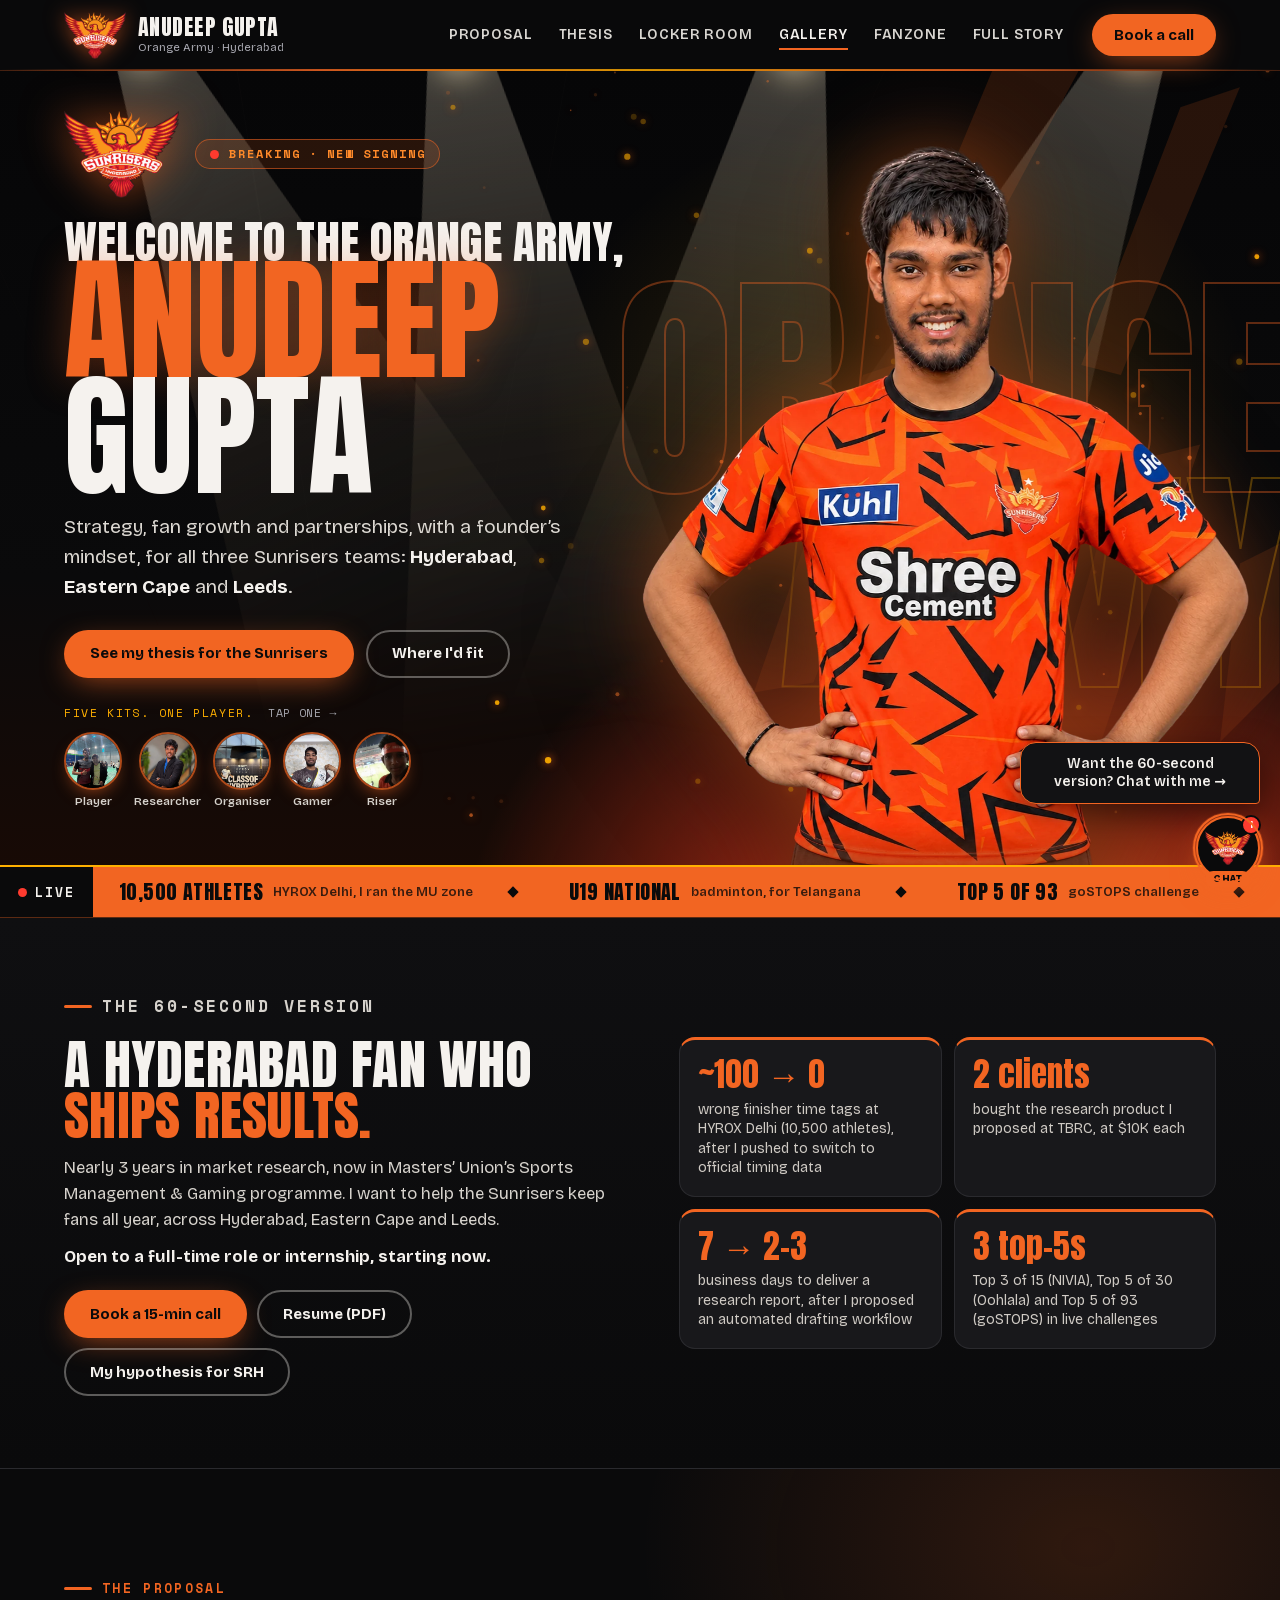
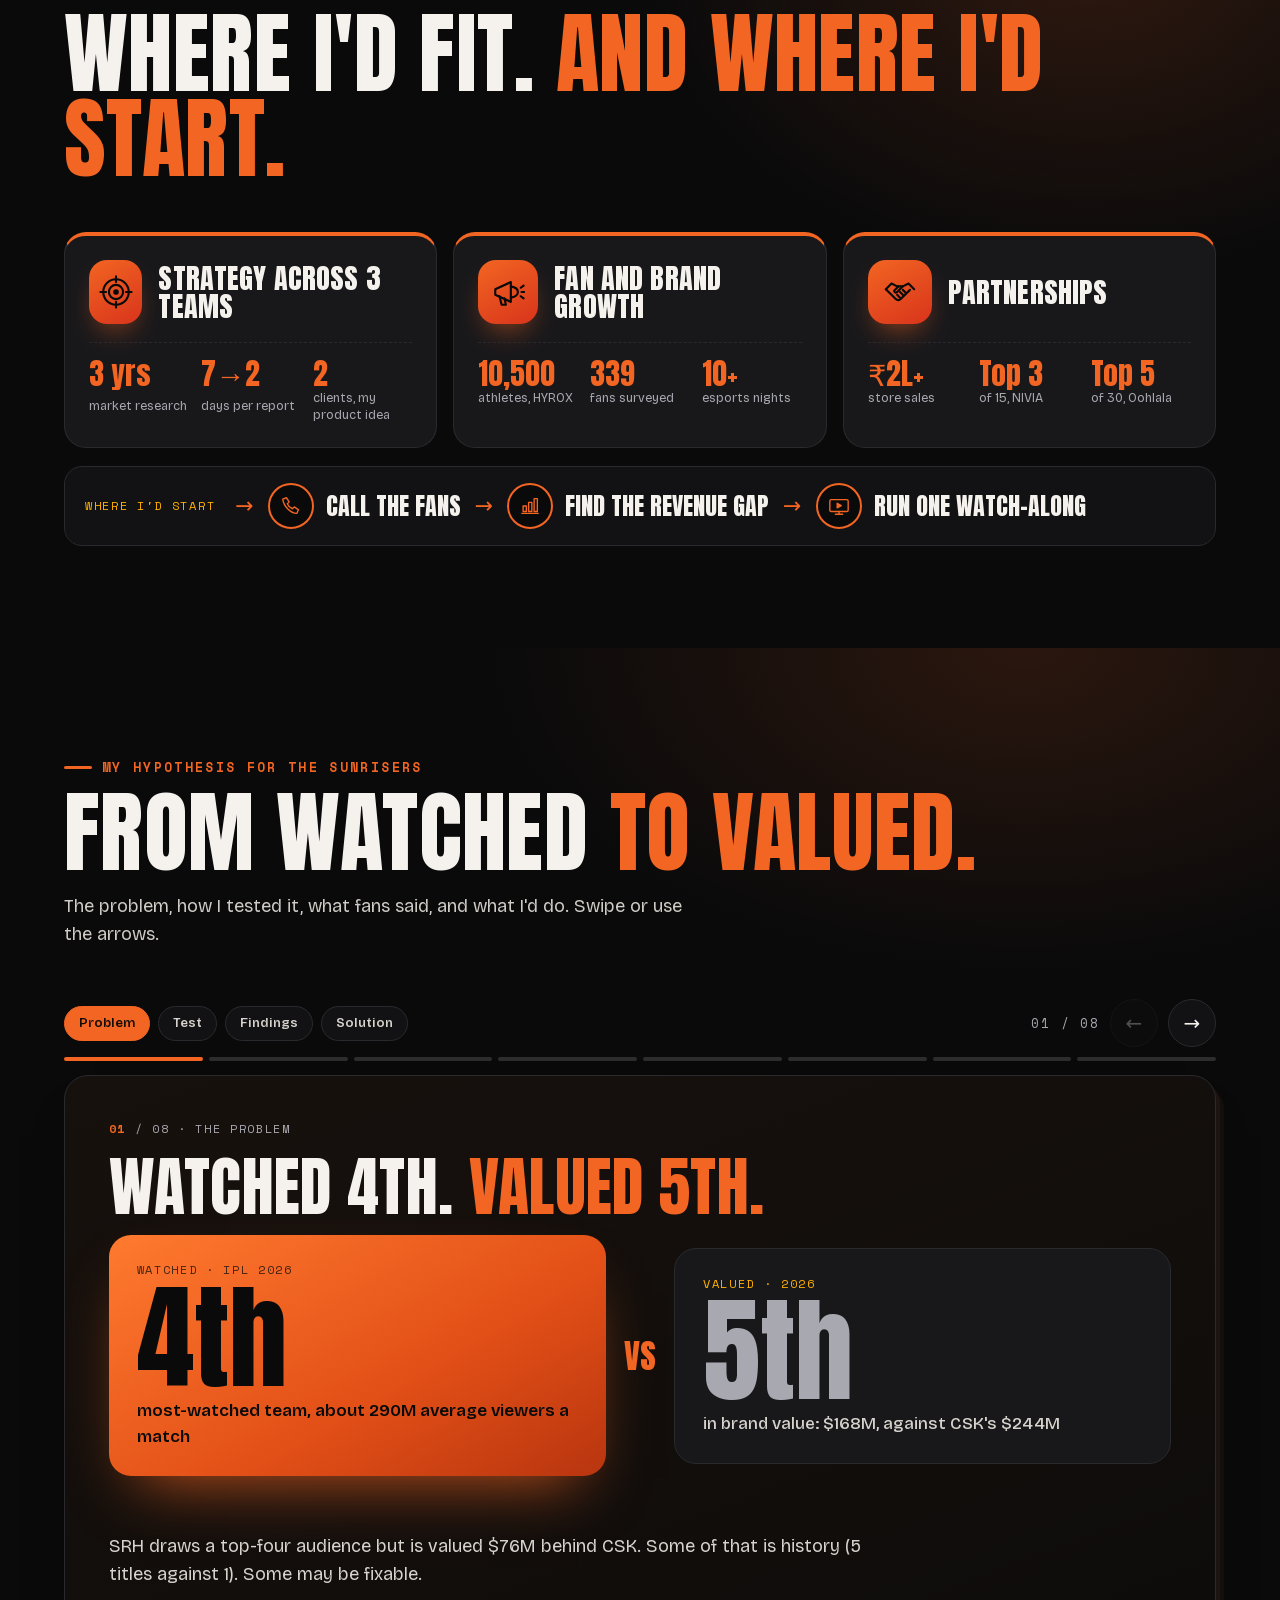
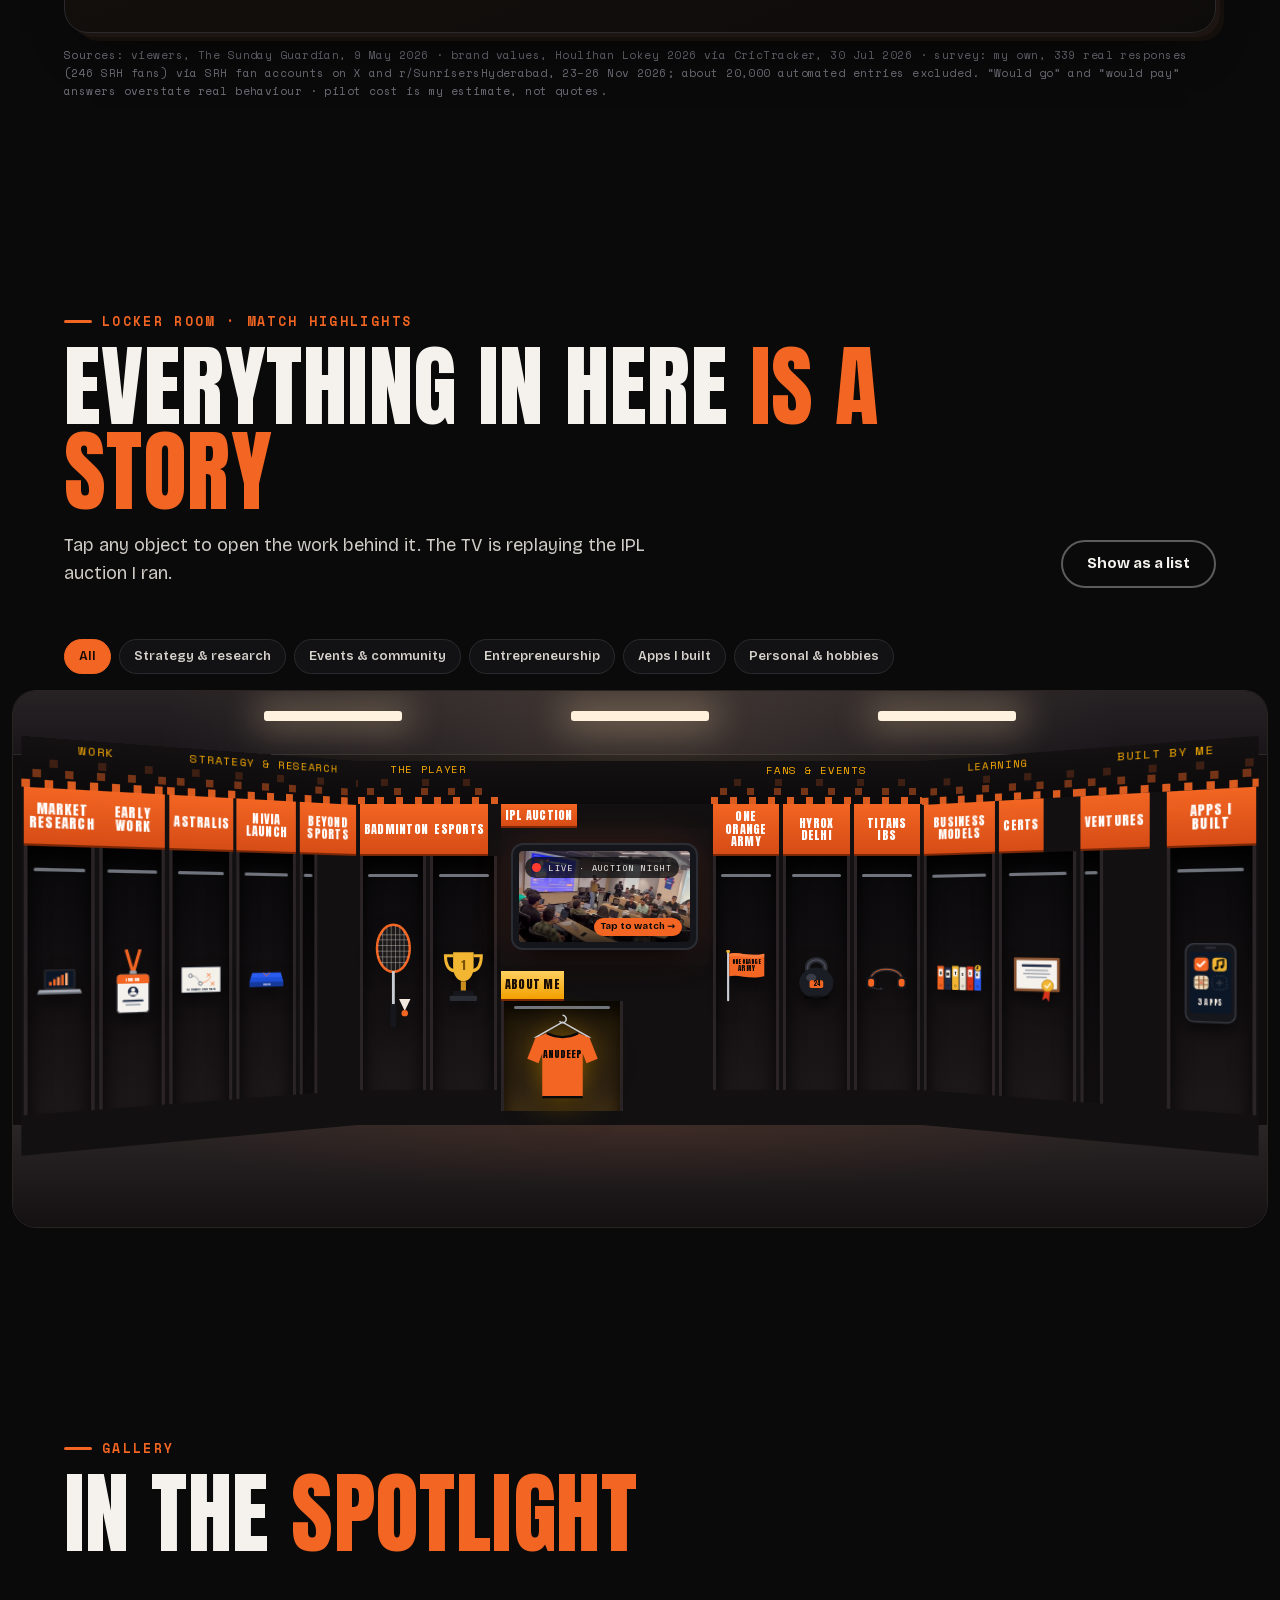
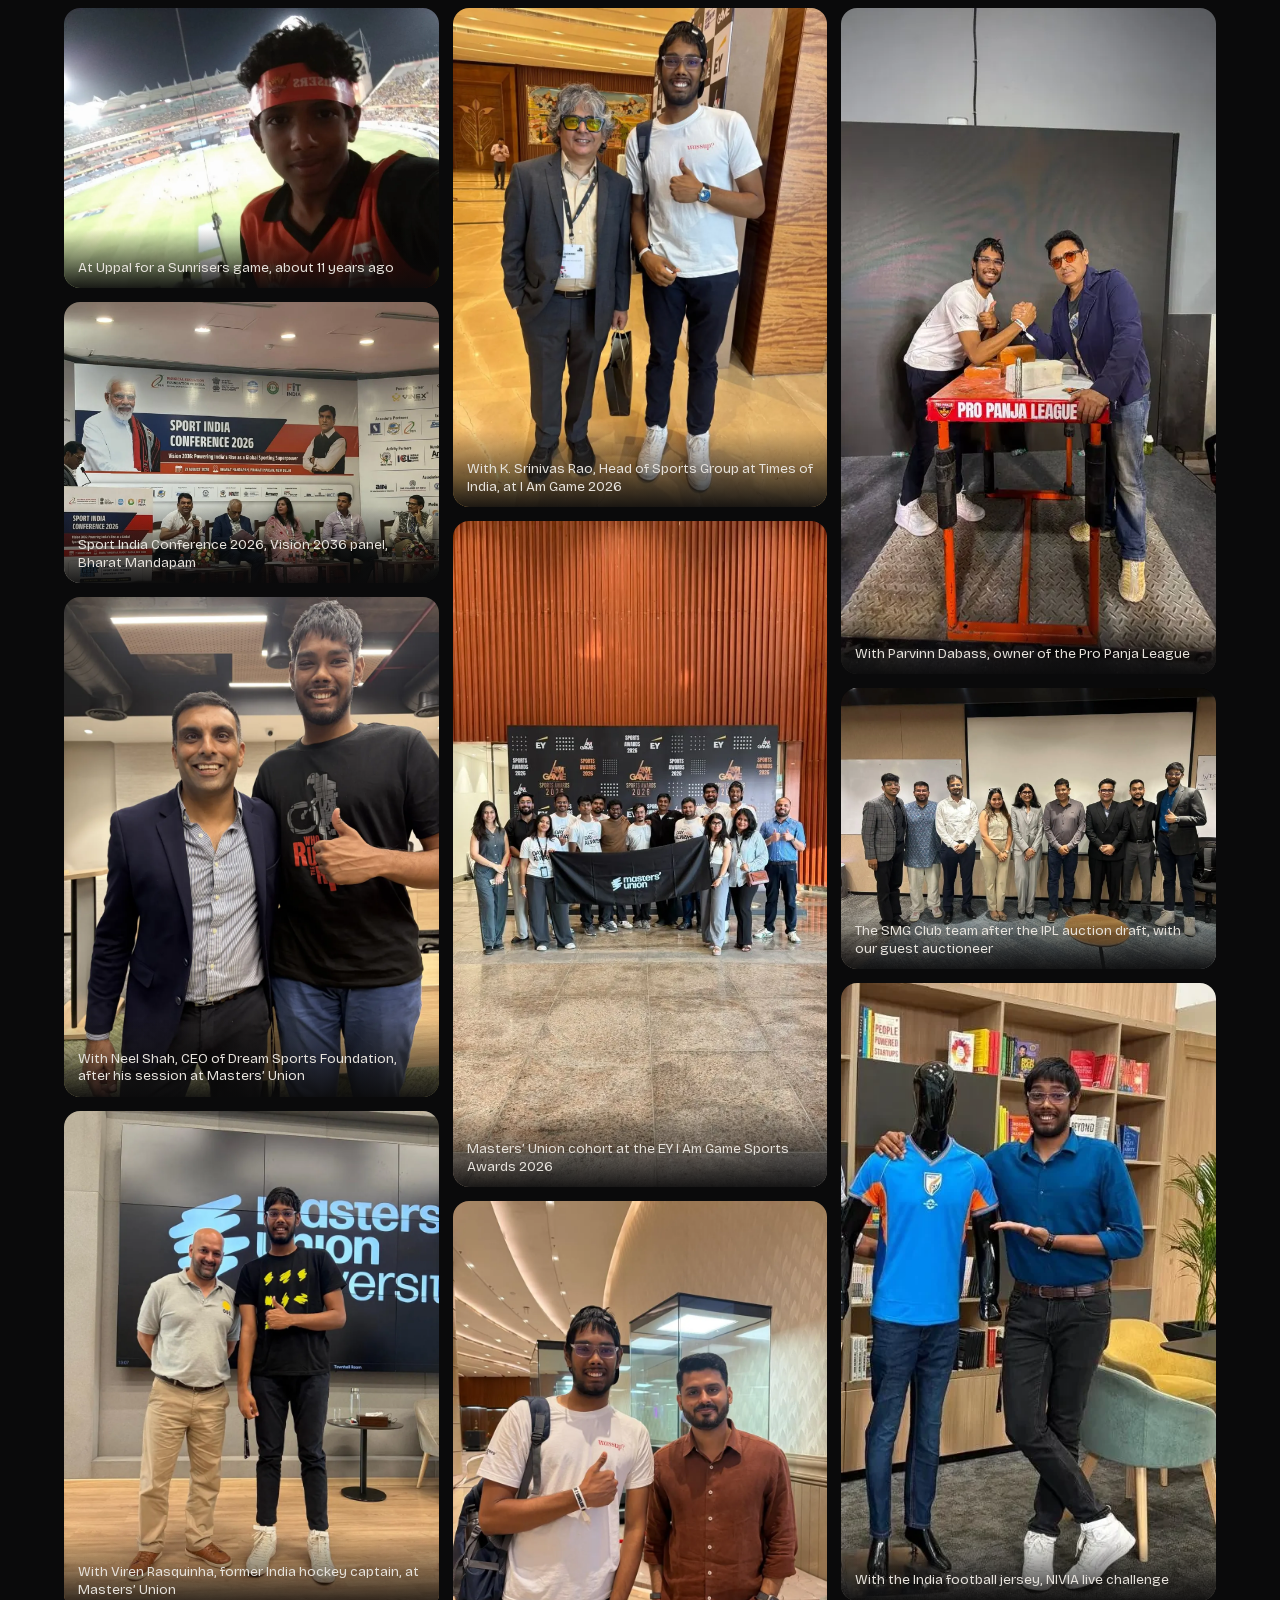
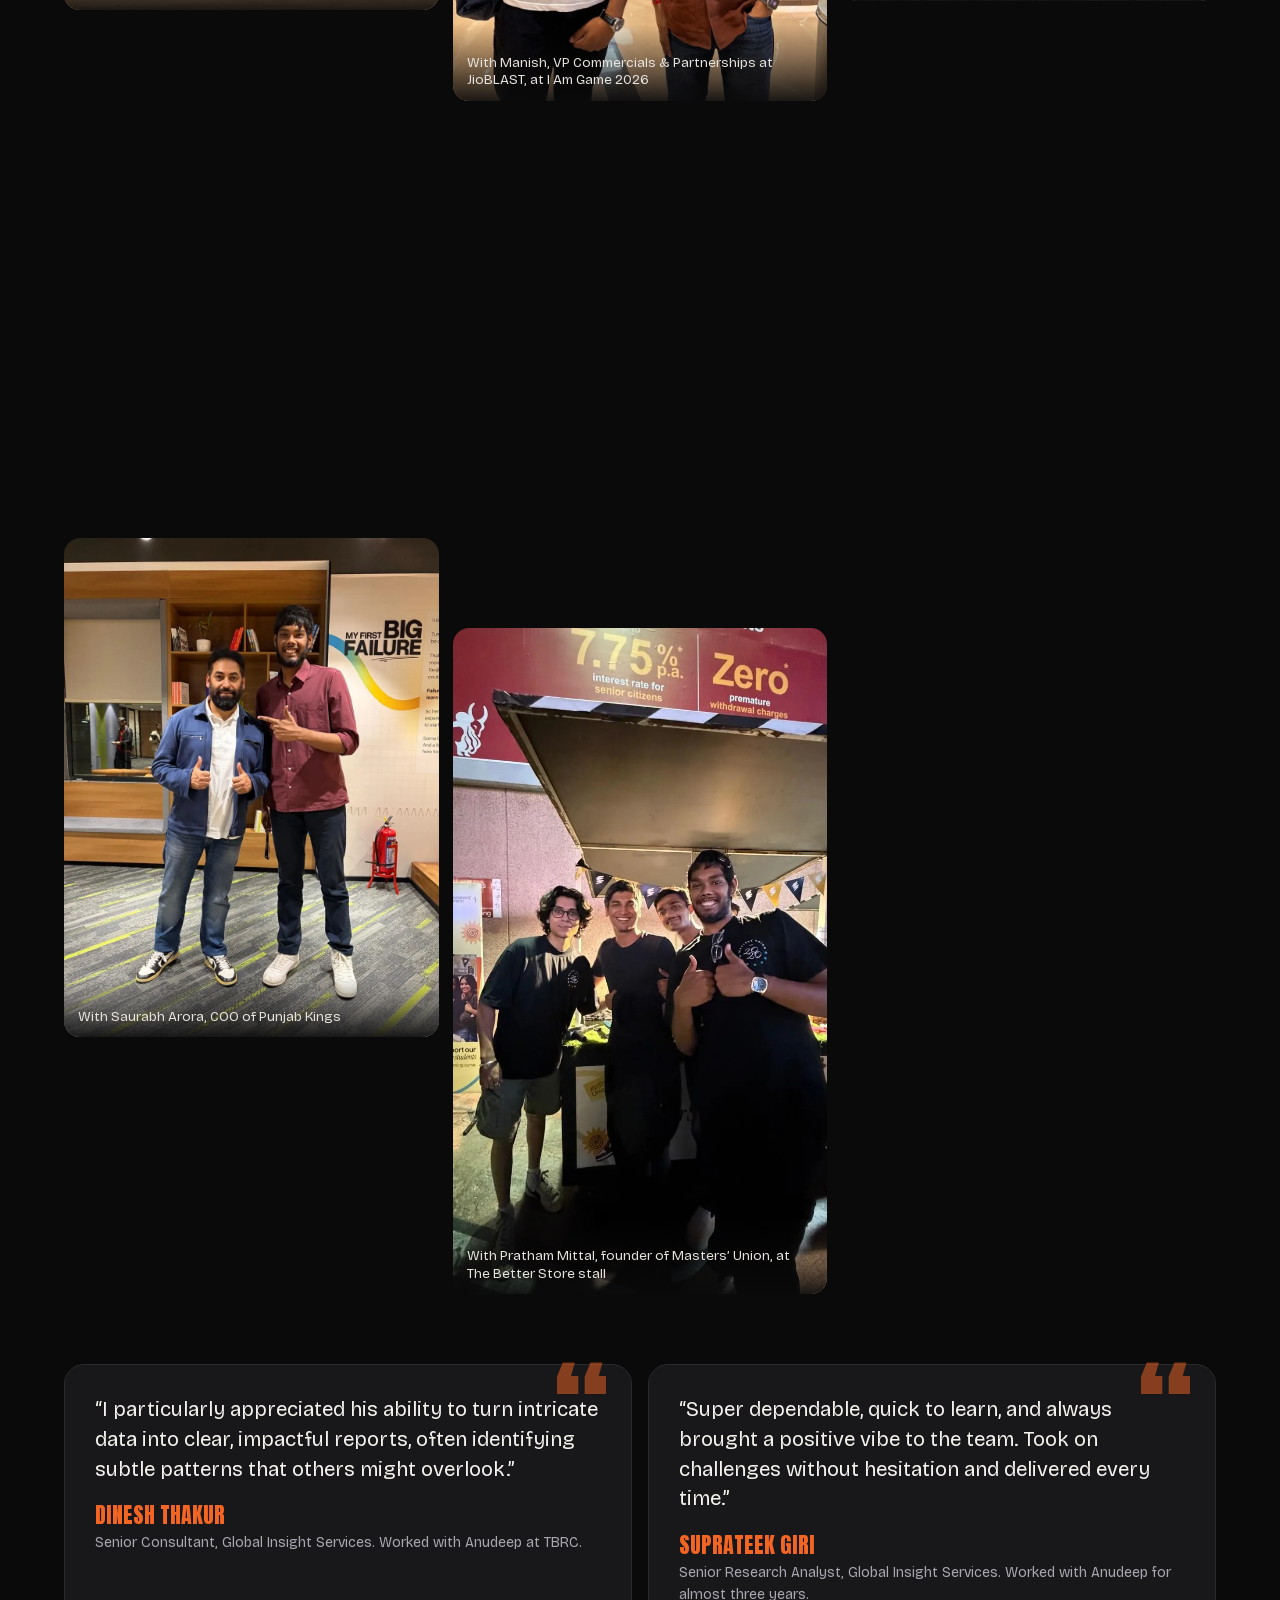
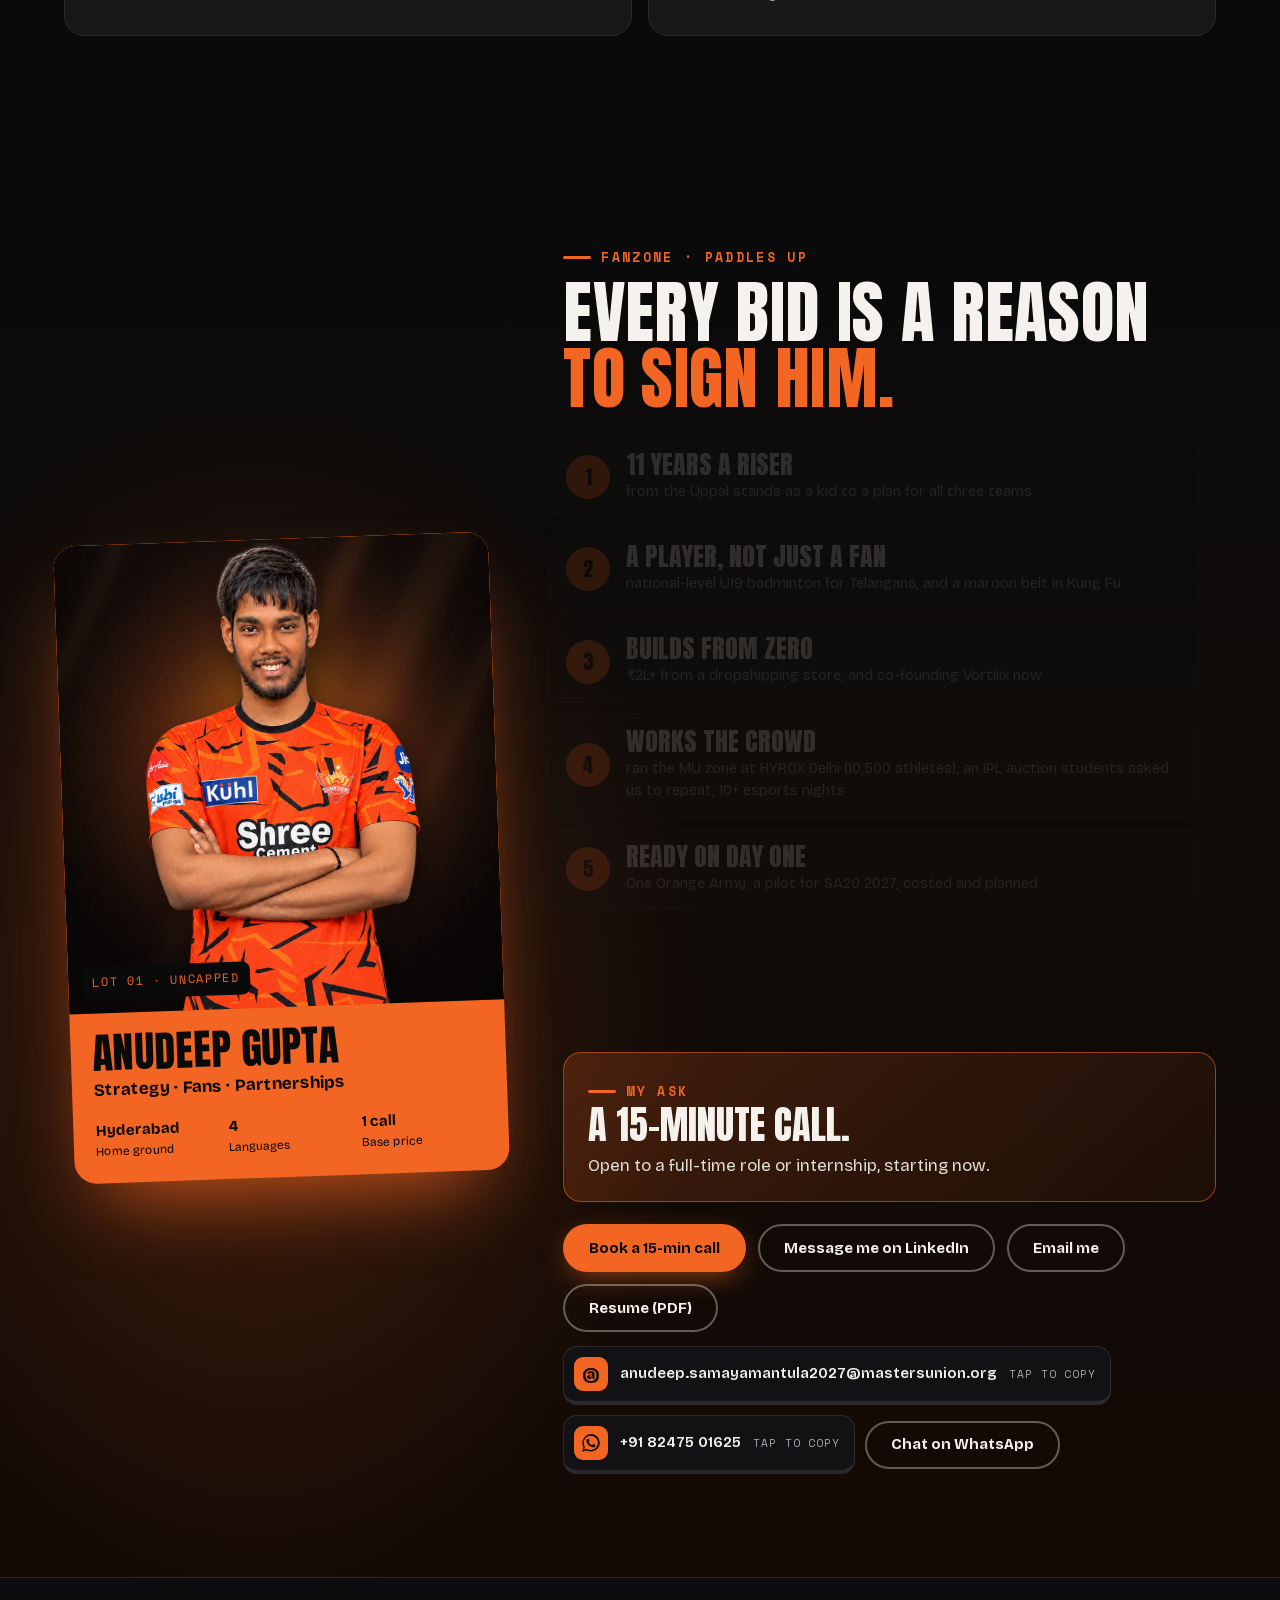
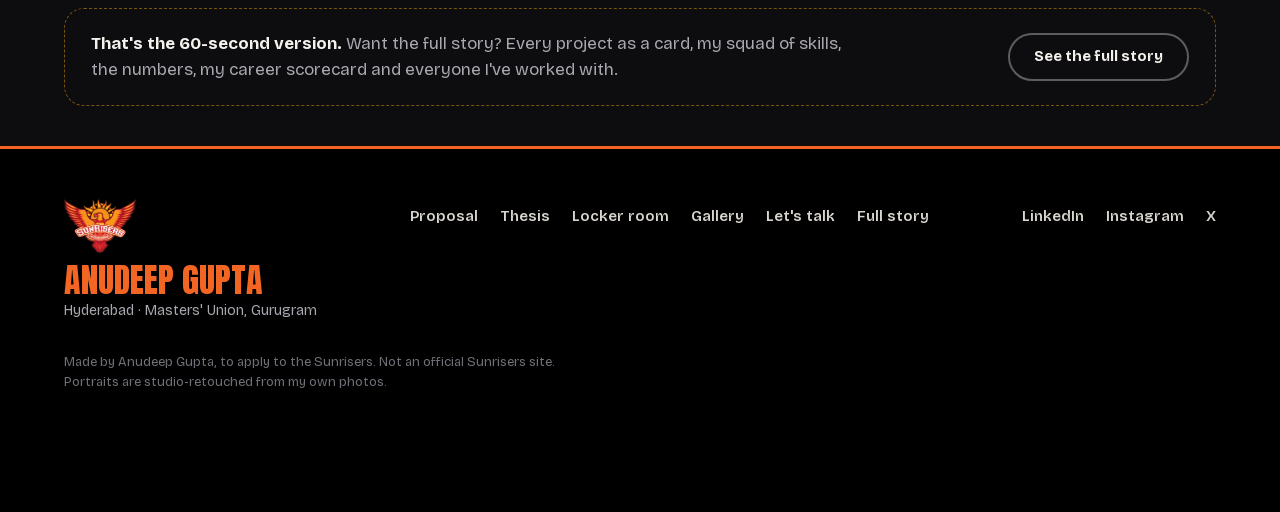
==== commit f7da7015: "TITANS IBS: player 2020–21, then event coordinator 2021–22 Co-Authored-By: Claude Opus 5.5 <noreply@" ====
--- a/srh/index.html
+++ b/srh/index.html
@@ -450,6 +450,6 @@
 <script src="vendor/gsap.min.js"></script>
 <script src="vendor/ScrollTrigger.min.js"></script>
 <script src="vendor/lenis.min.js"></script>
-<script src="v3.js?v=1795719852"></script>
+<script src="v3.js?v=1795720058"></script>
 </body>
 </html>
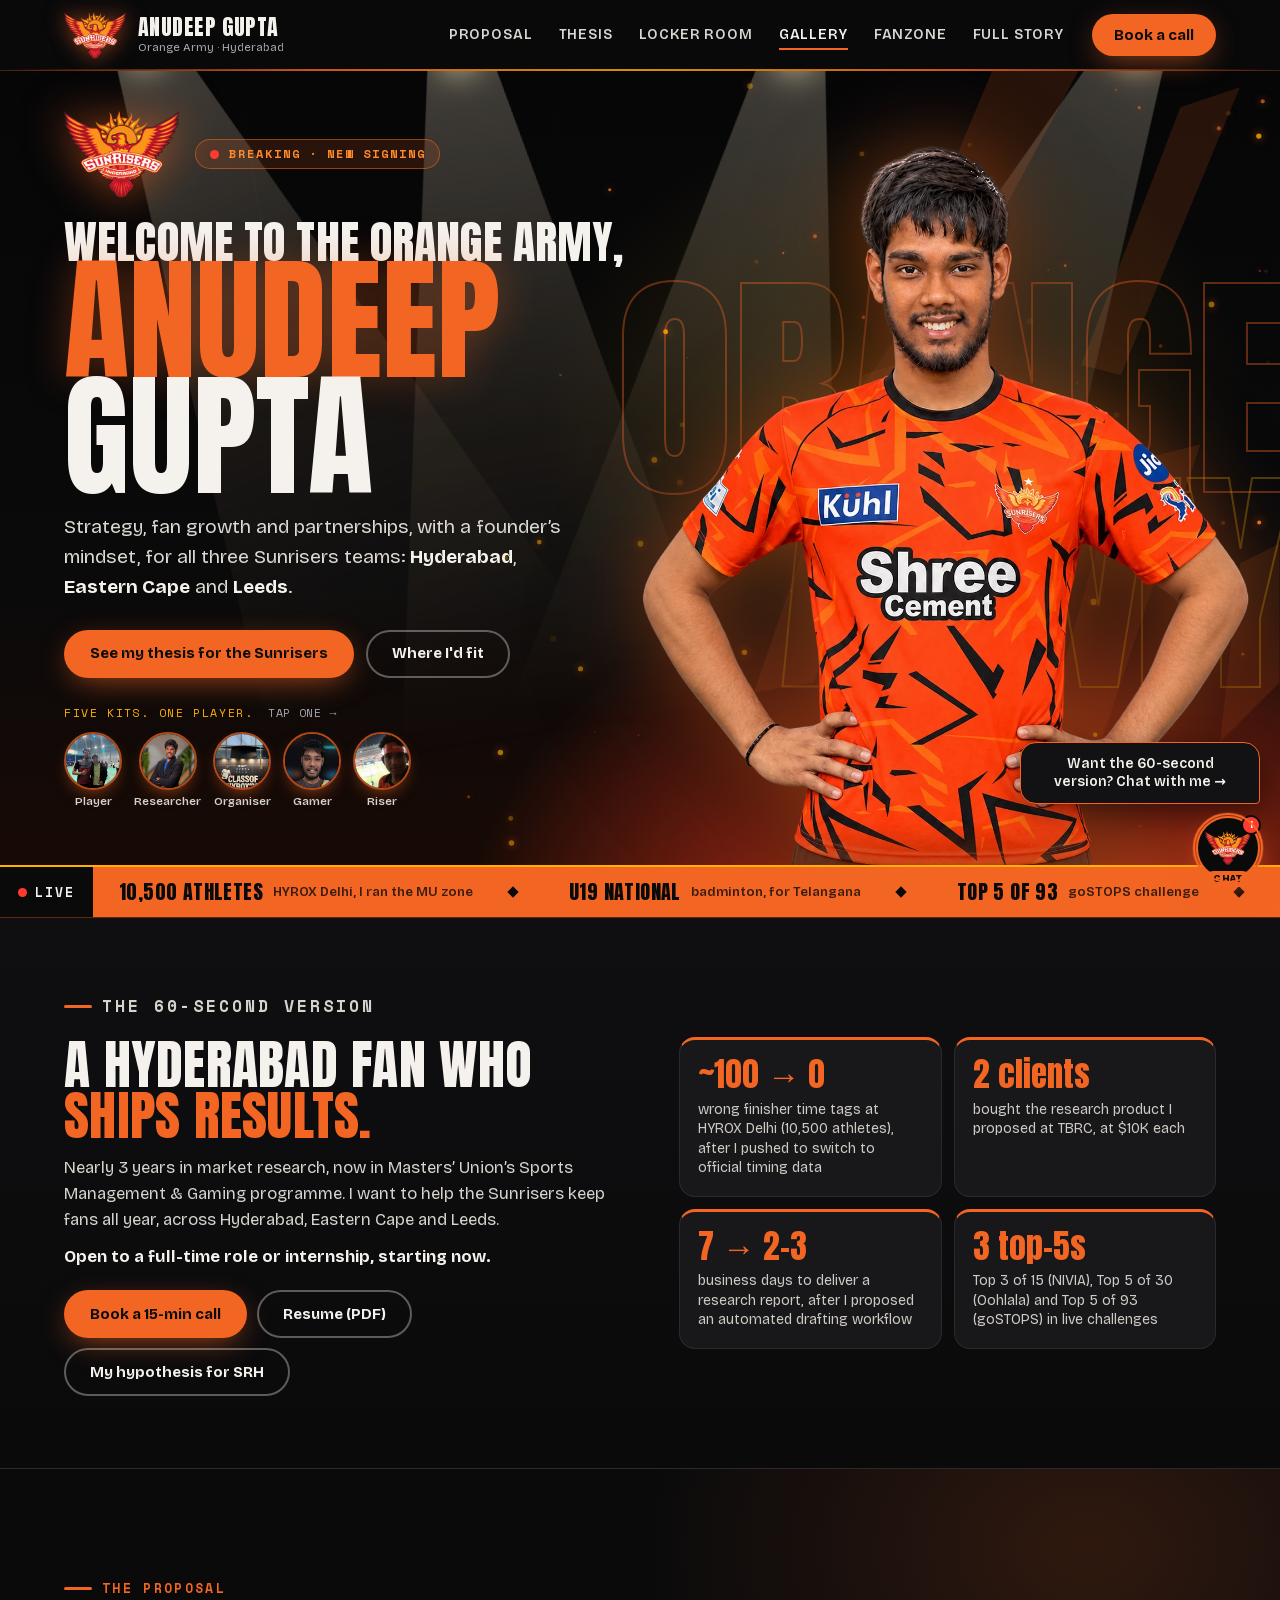
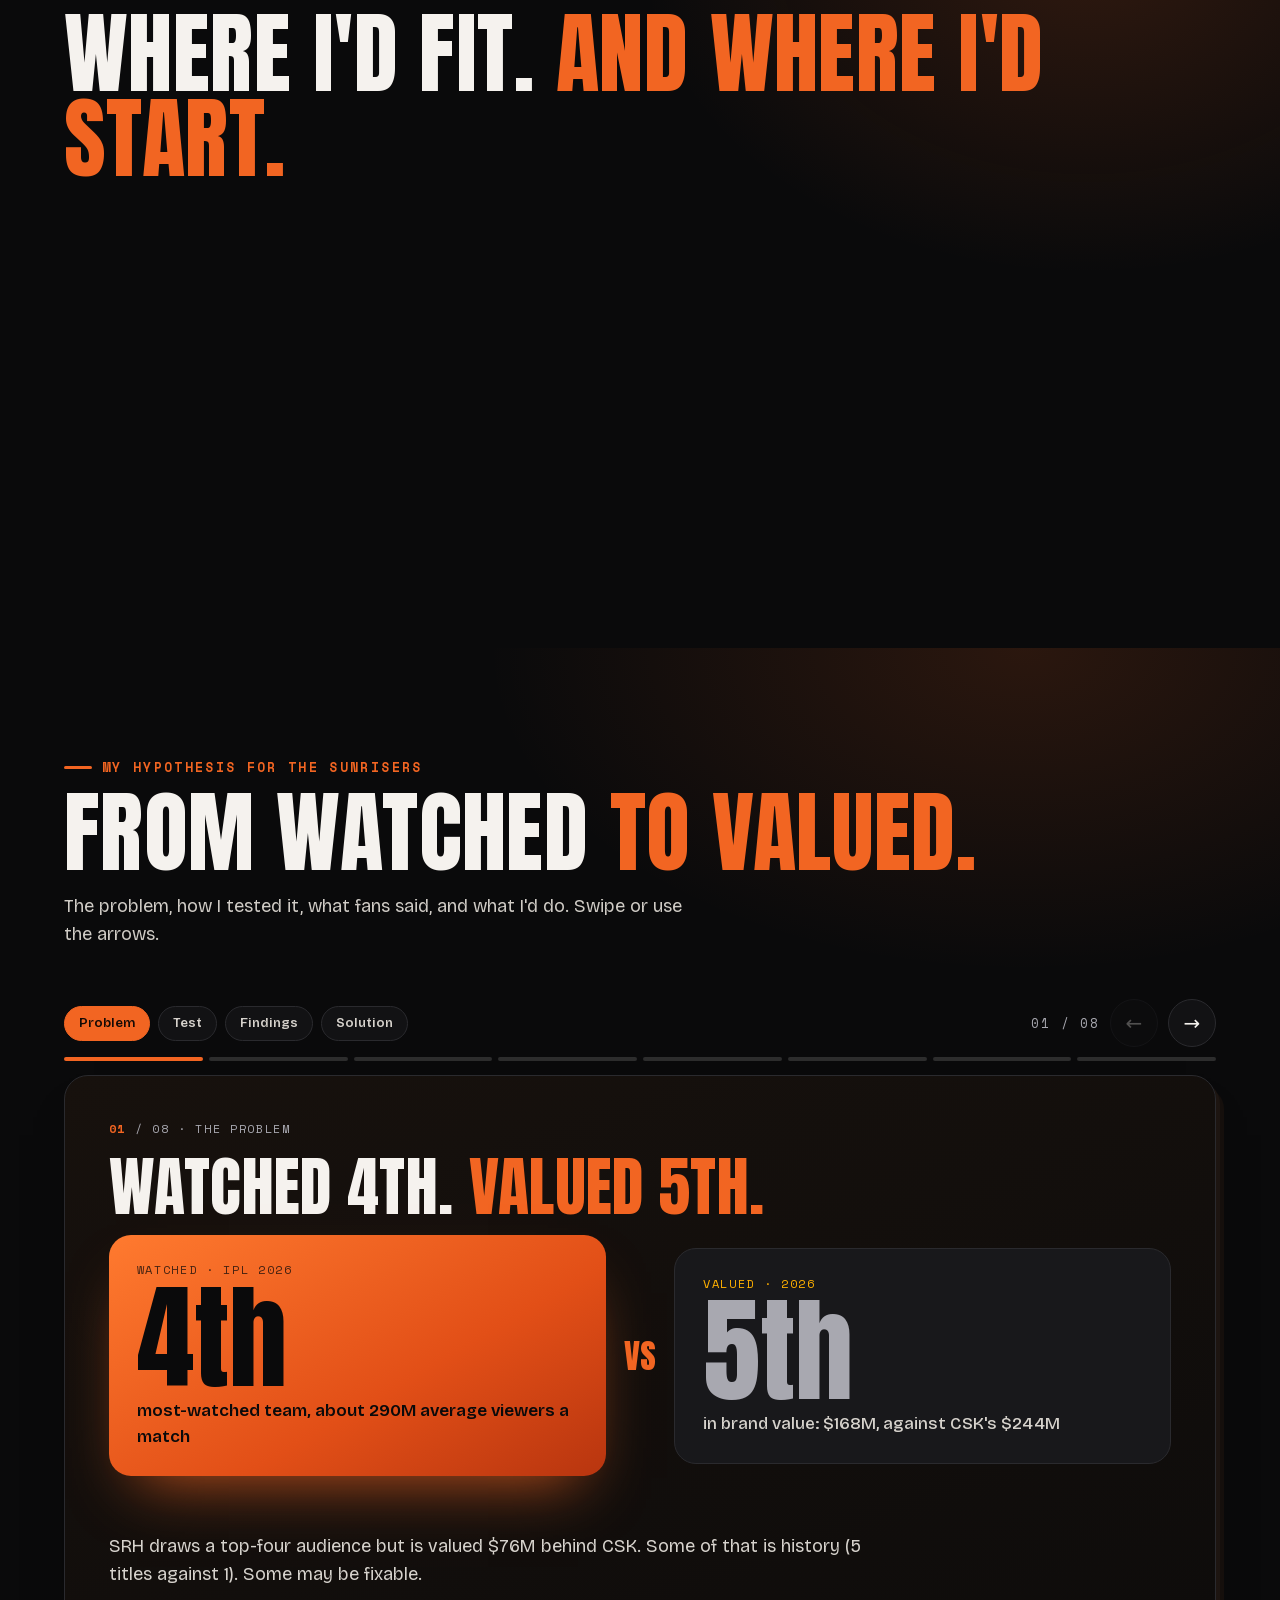
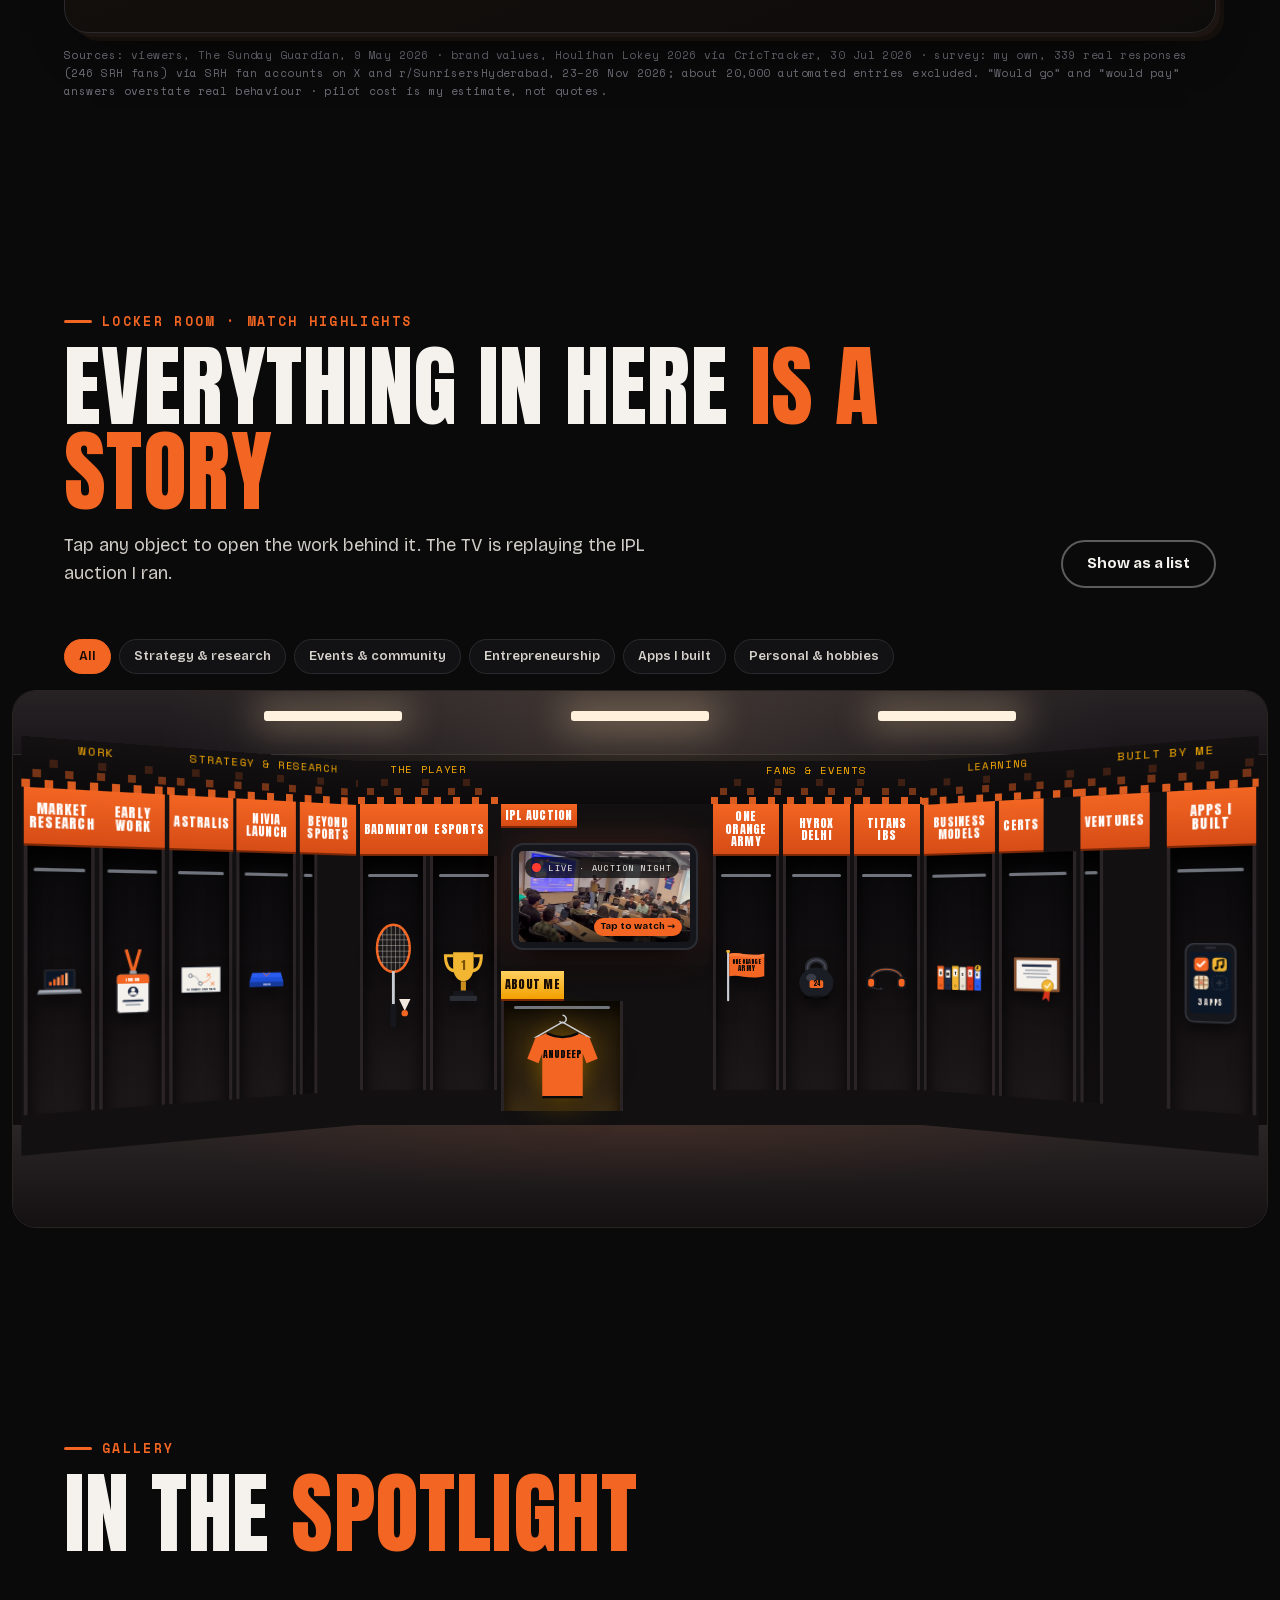
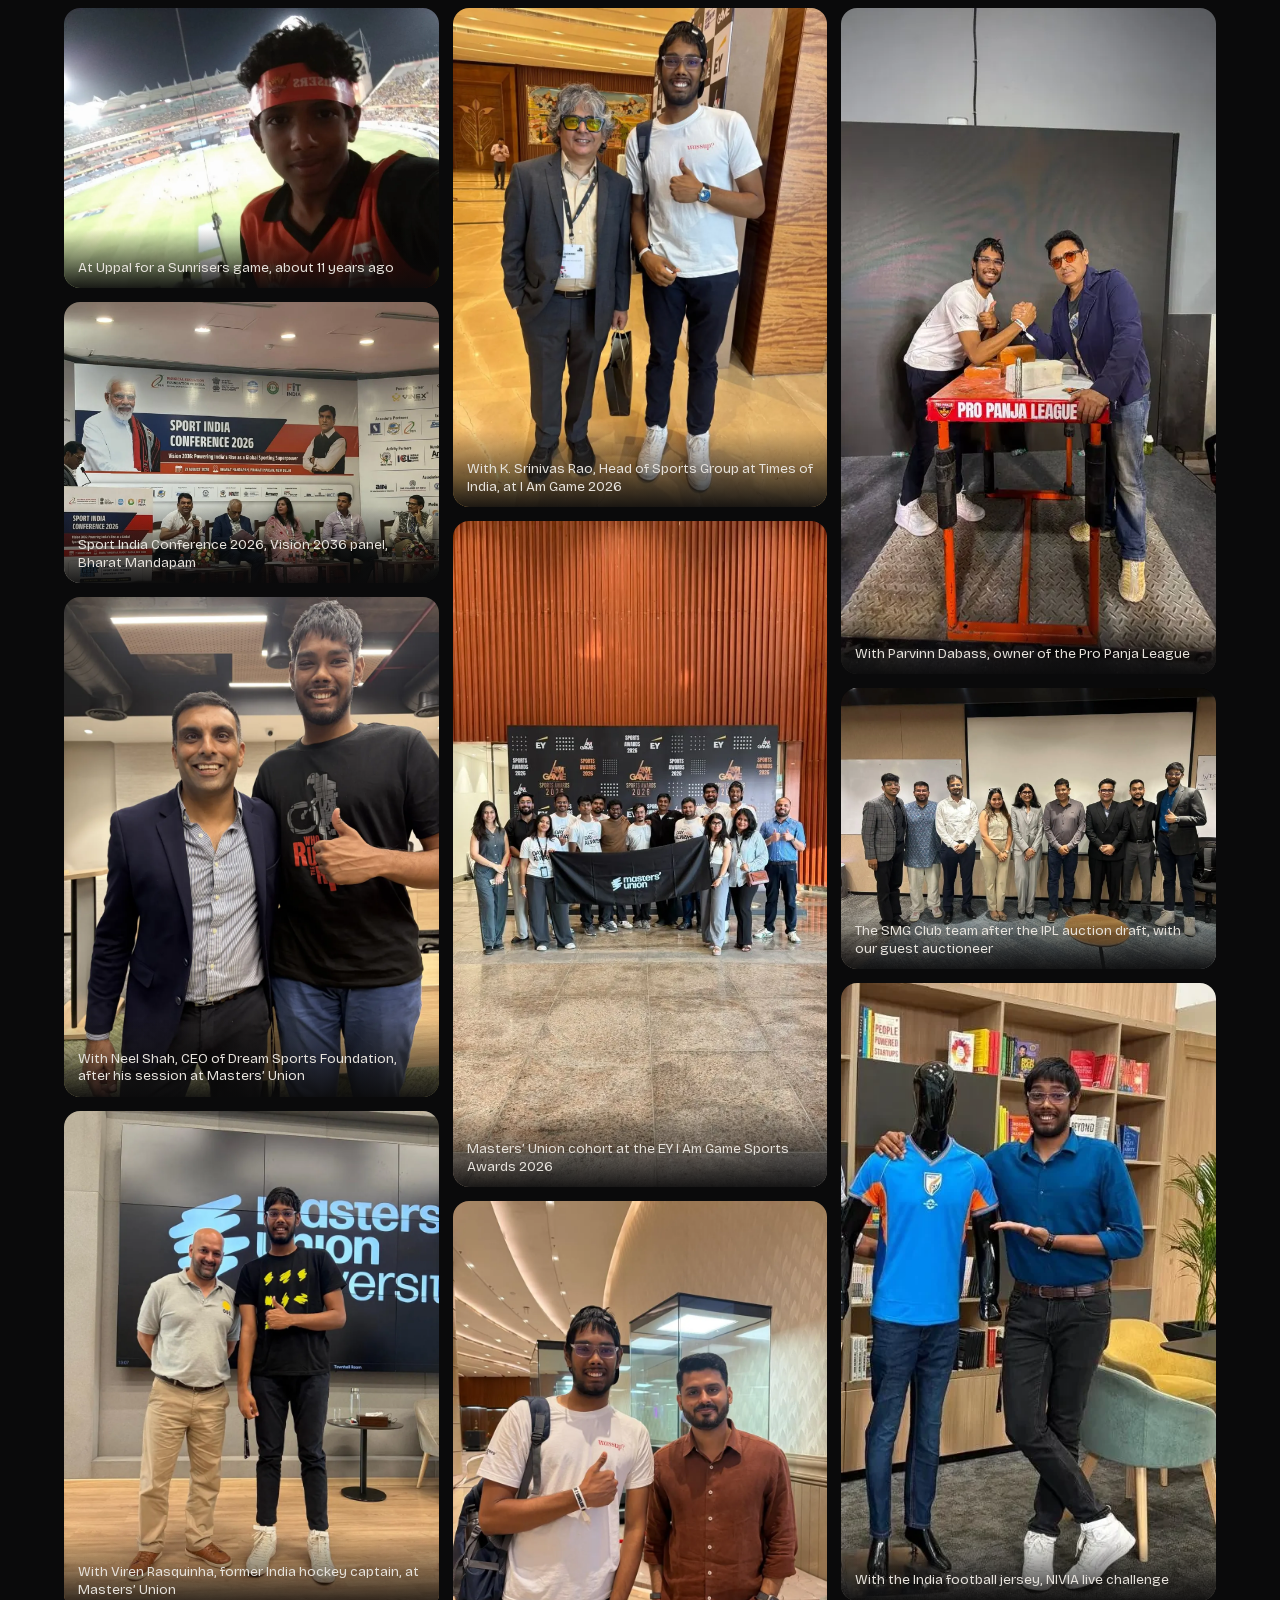
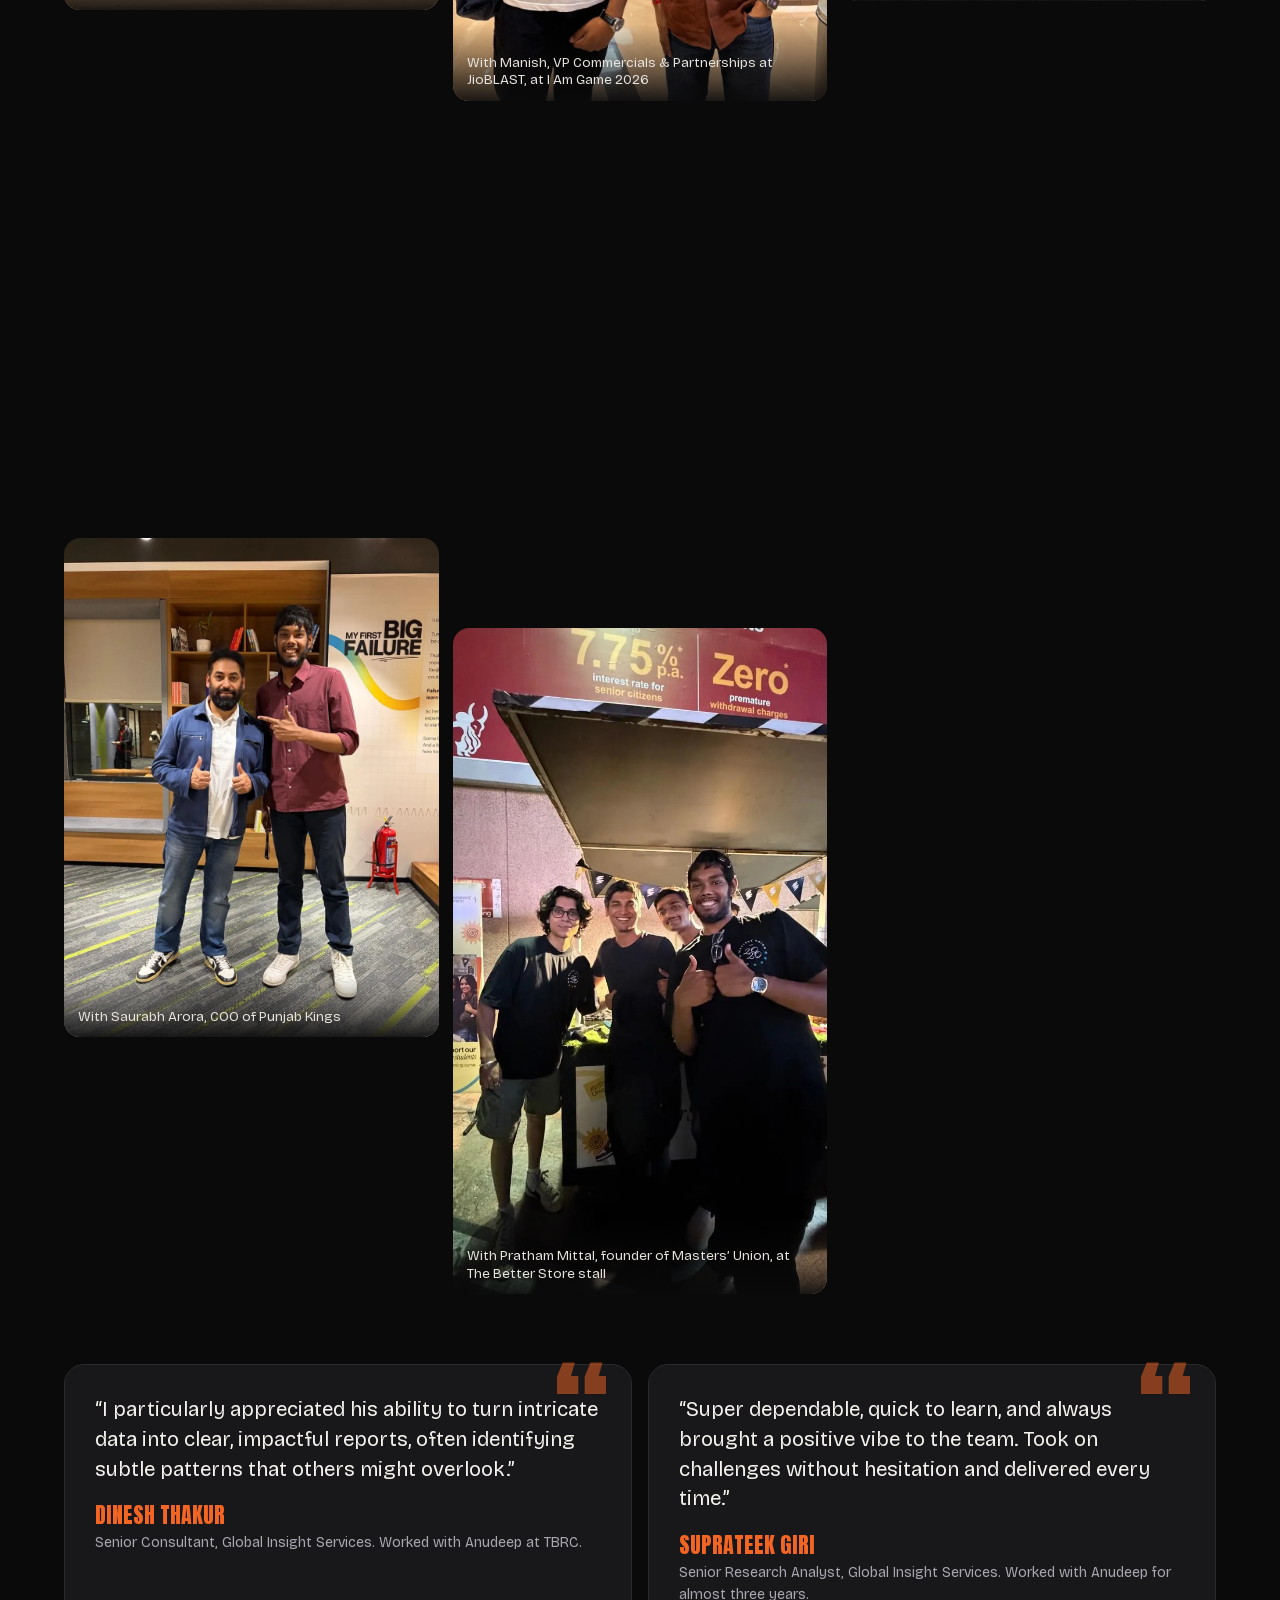
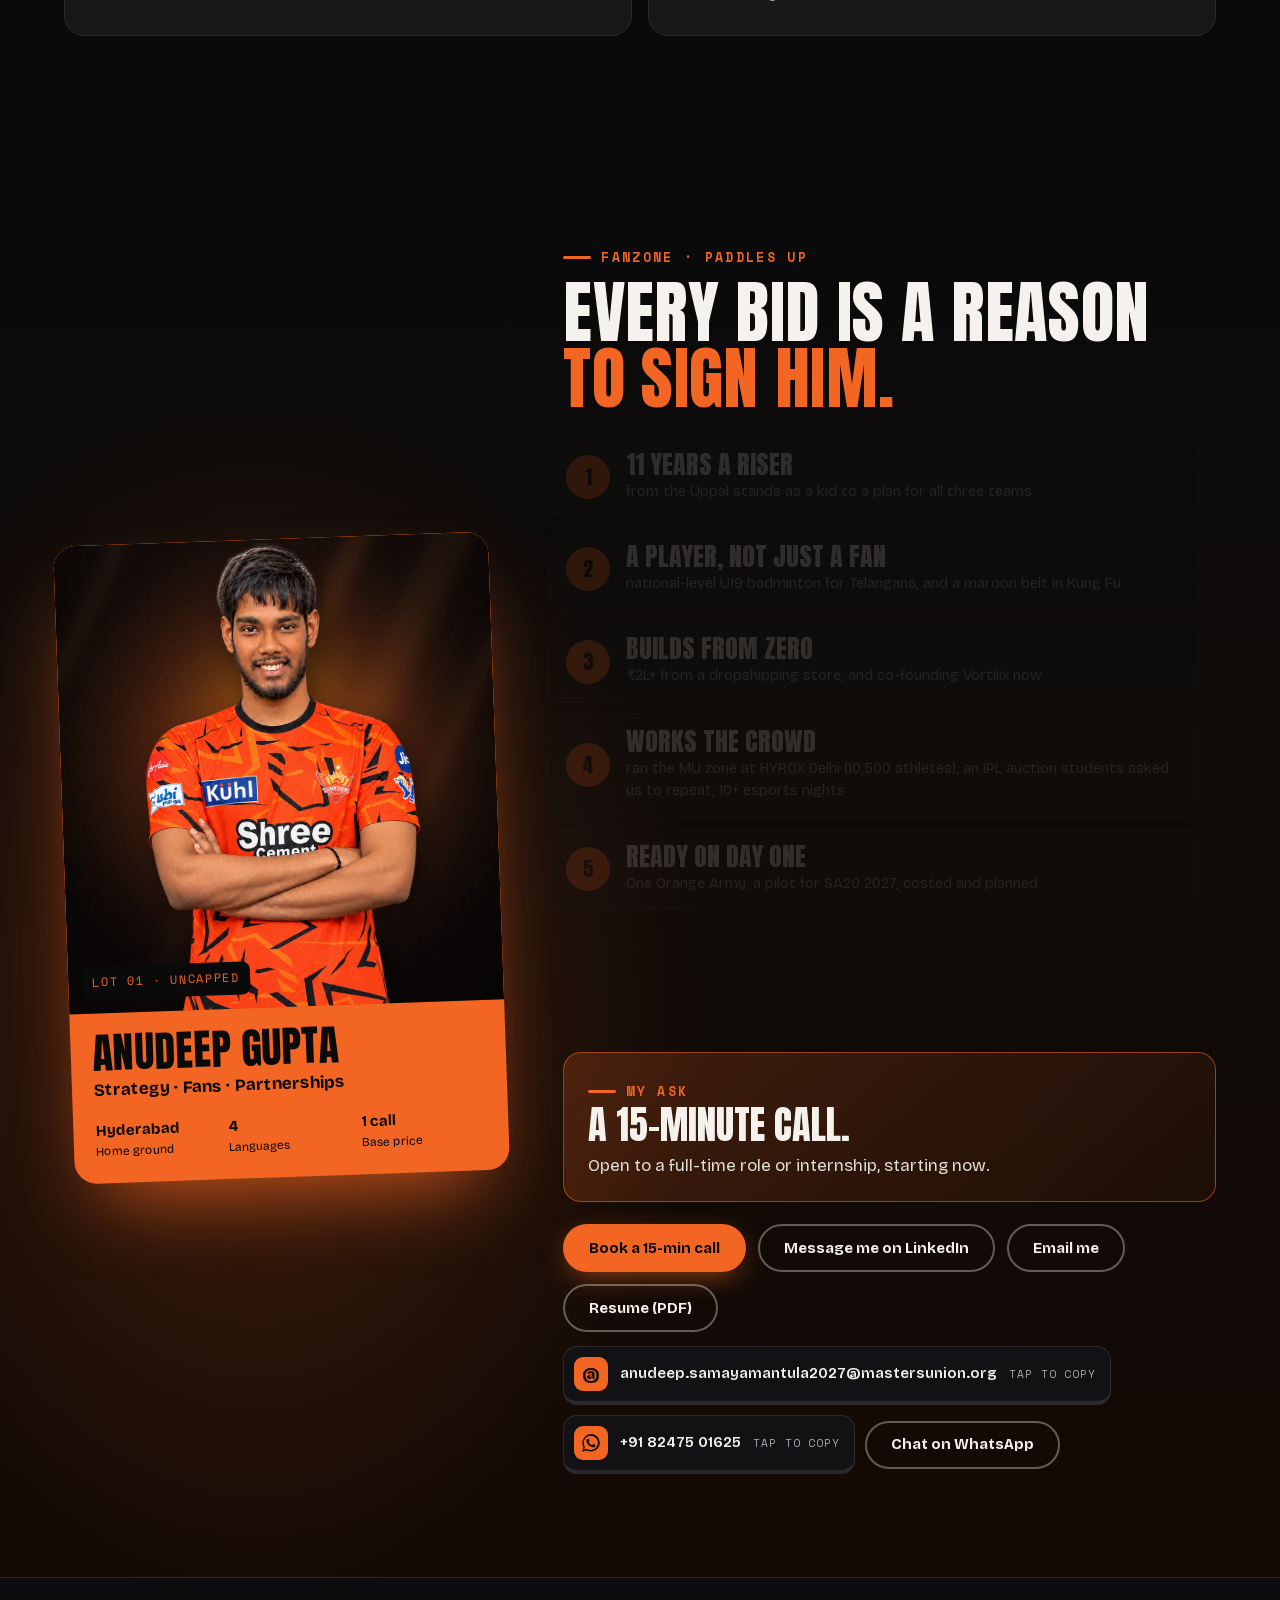
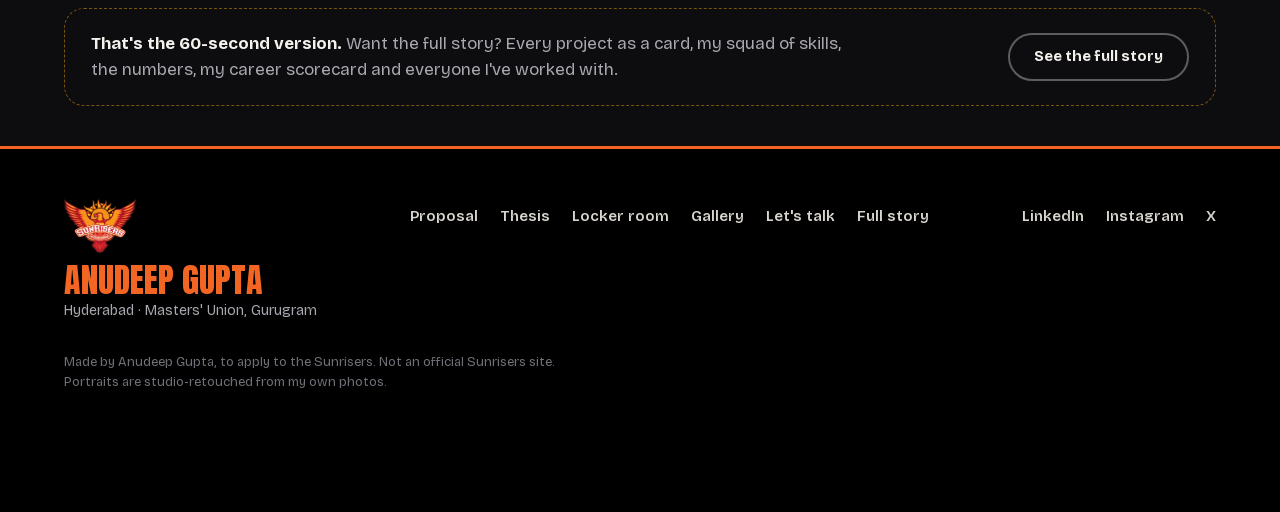
==== commit 4939e748: "TITANS photo: real selfie on an esports-room background (Esports locker, Kit 04) Co-Authored-By: Cla" ====
--- a/srh/index.html
+++ b/srh/index.html
@@ -450,6 +450,6 @@
 <script src="vendor/gsap.min.js"></script>
 <script src="vendor/ScrollTrigger.min.js"></script>
 <script src="vendor/lenis.min.js"></script>
-<script src="v3.js?v=1795720058"></script>
+<script src="v3.js?v=1795720813"></script>
 </body>
 </html>
